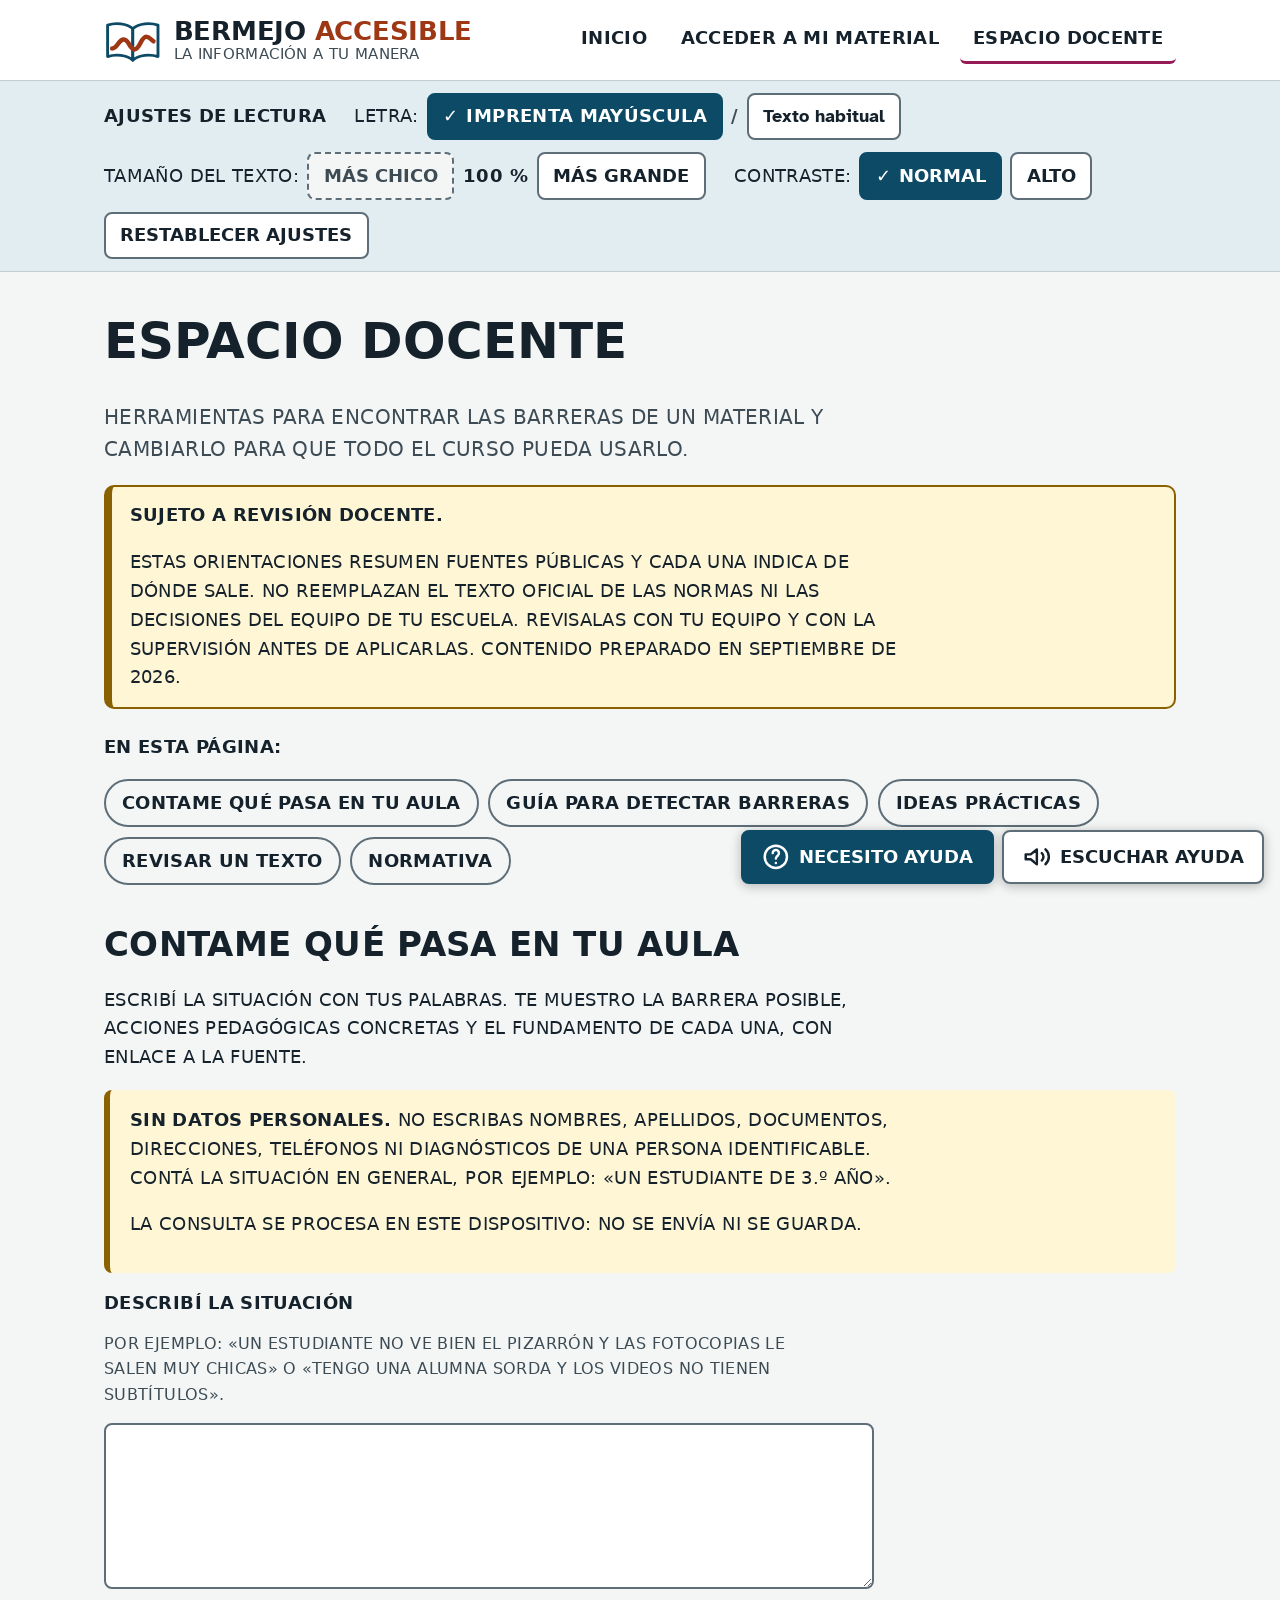
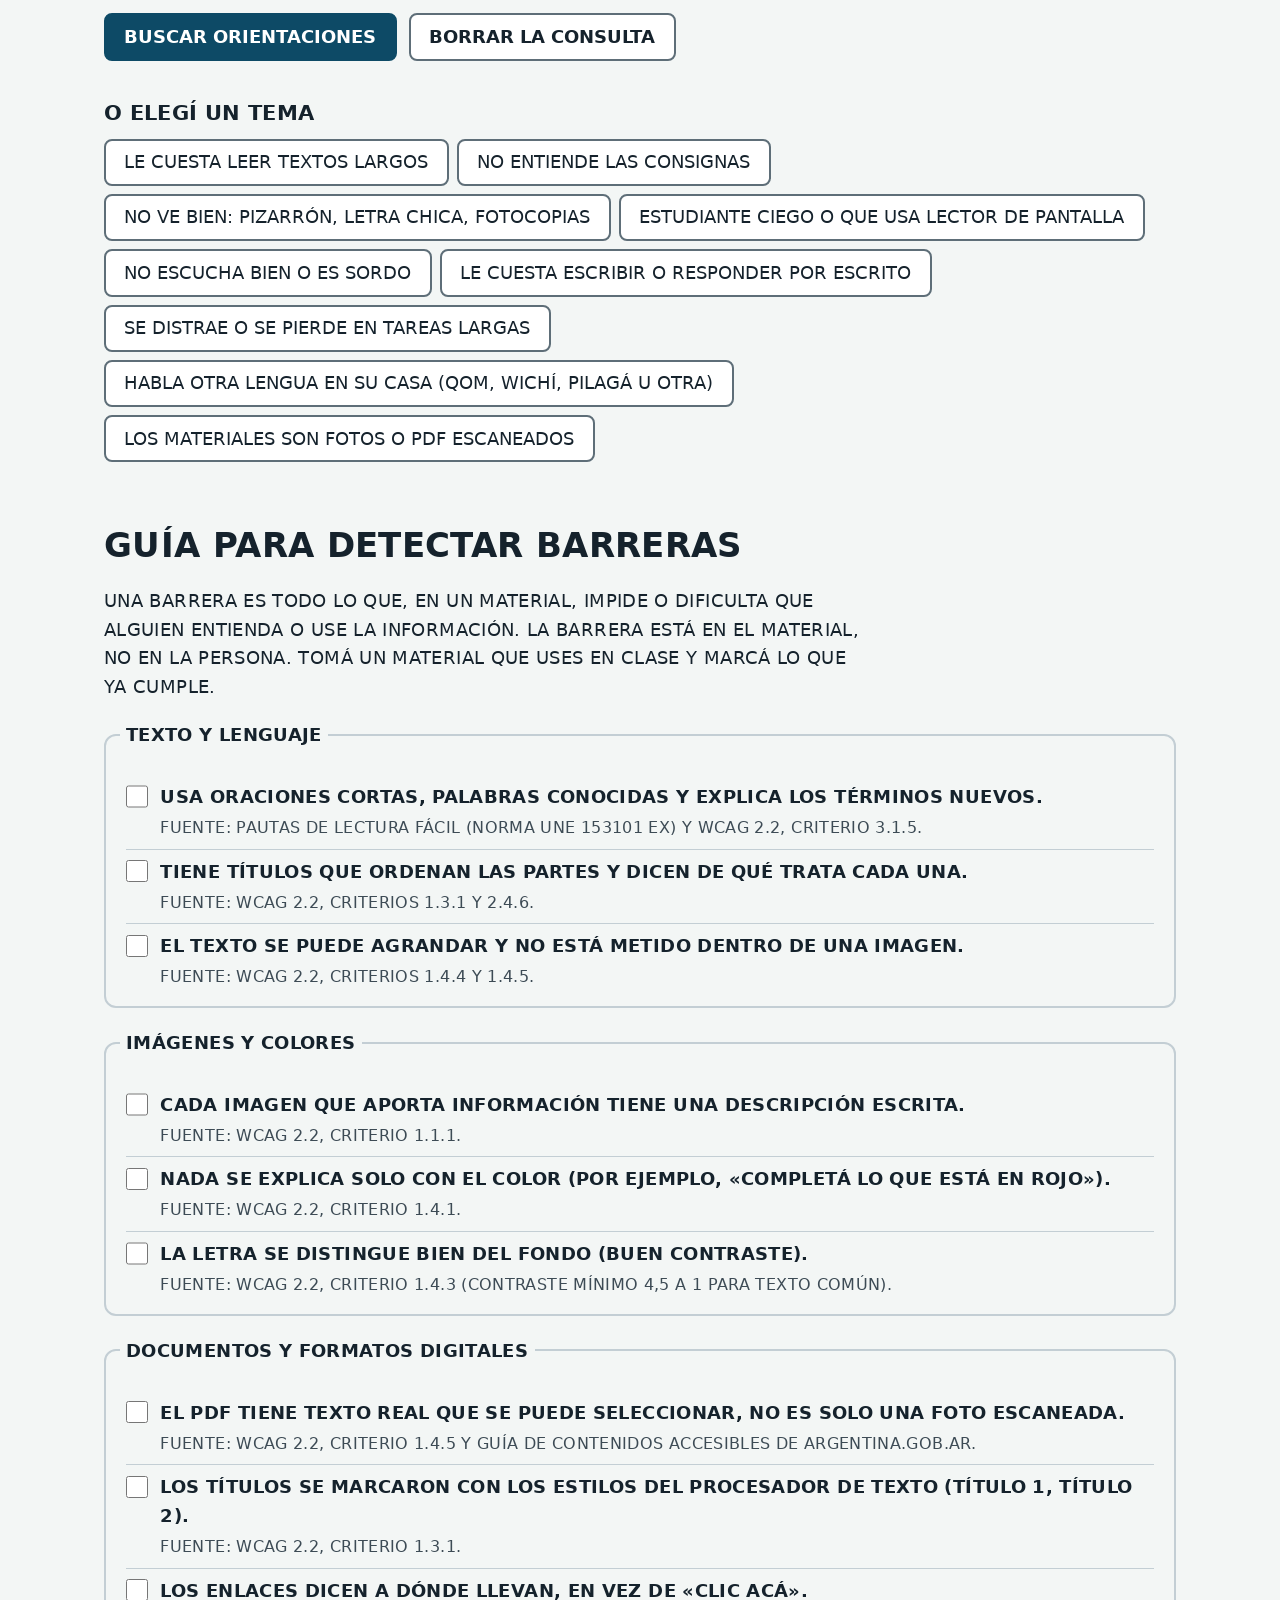
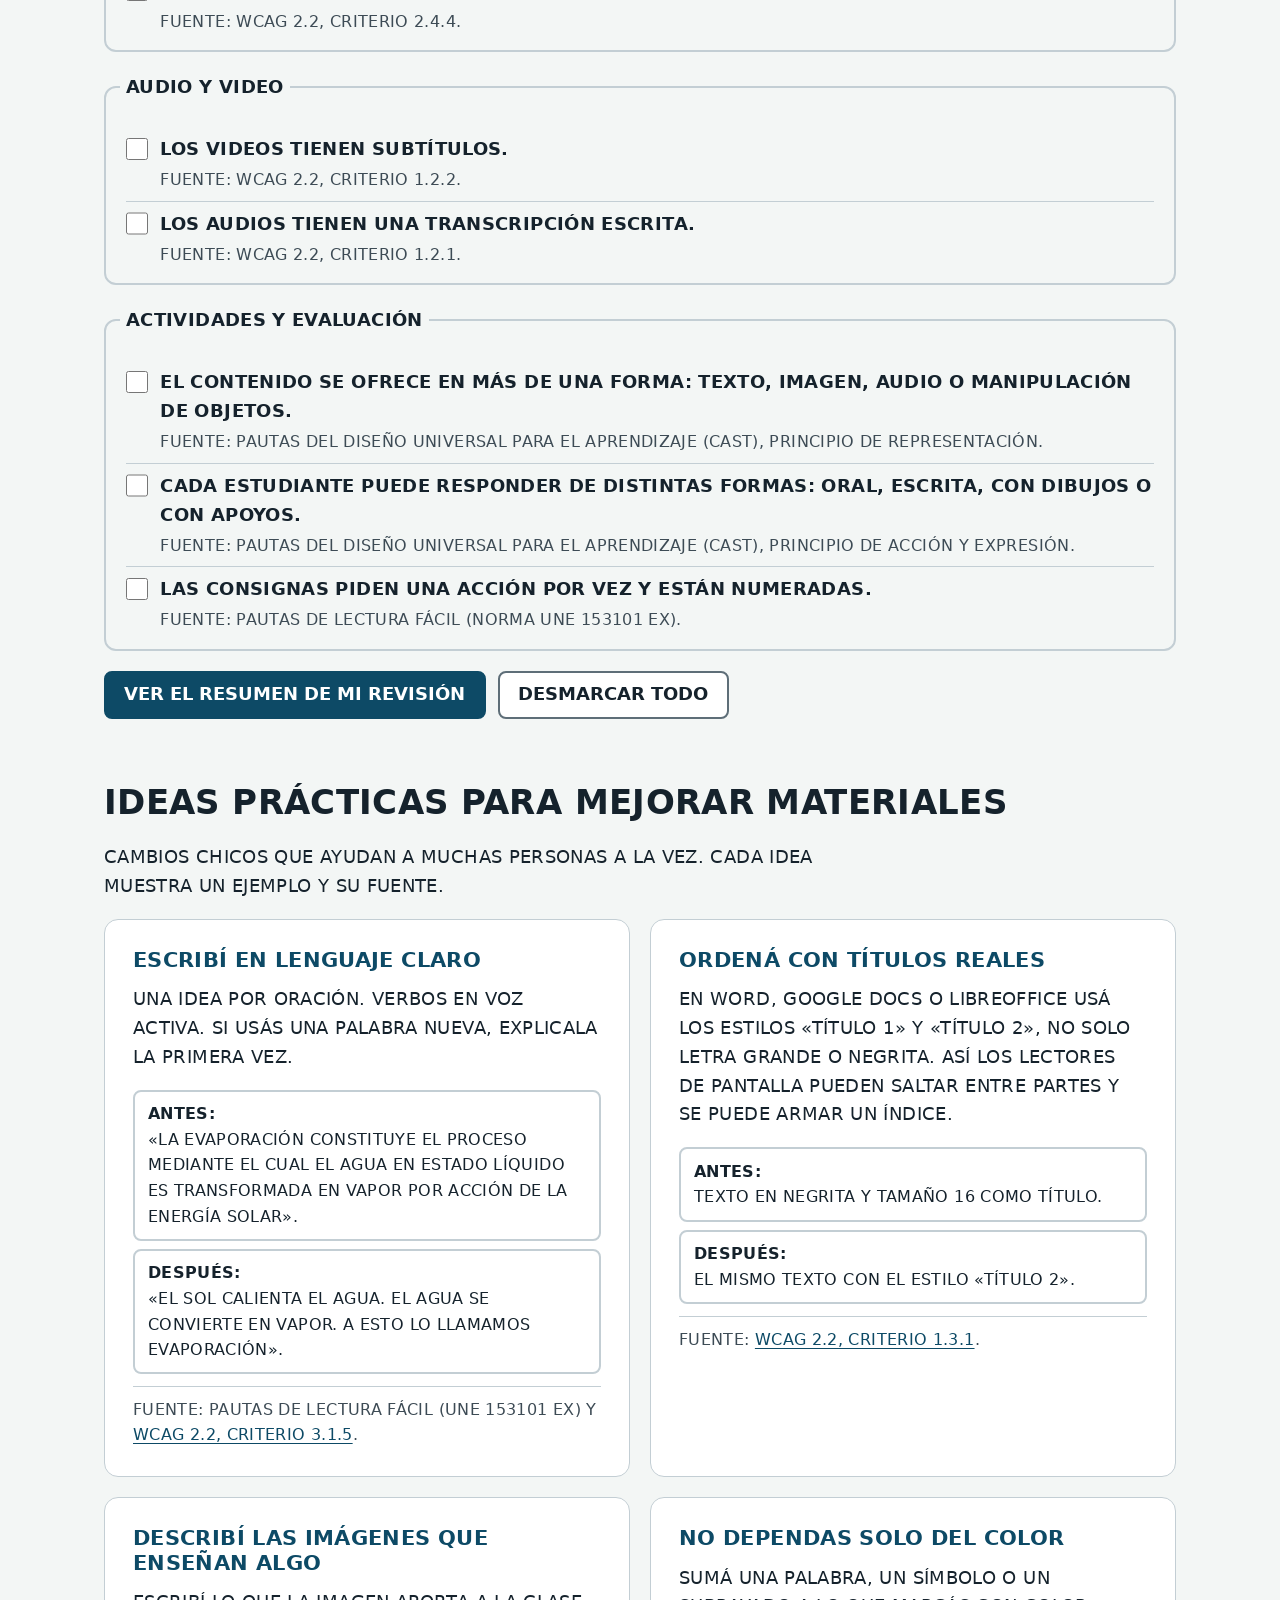
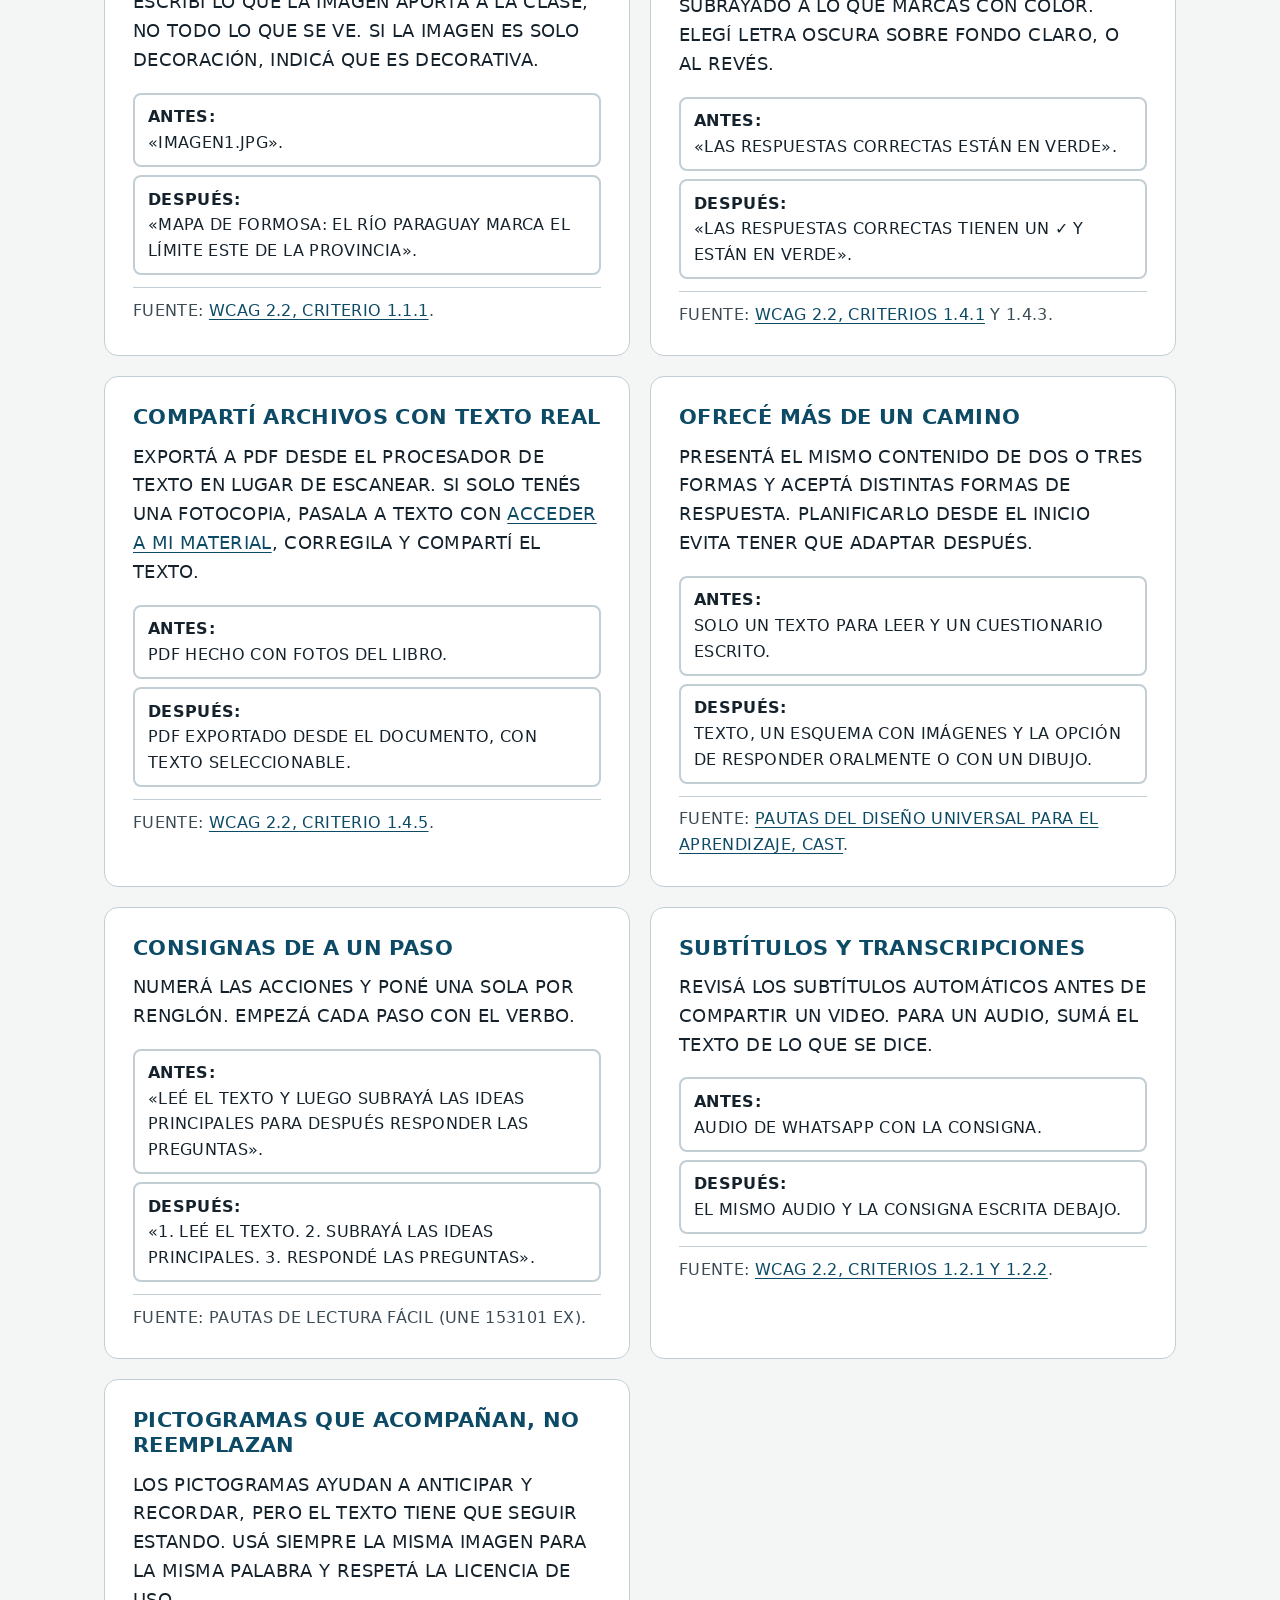
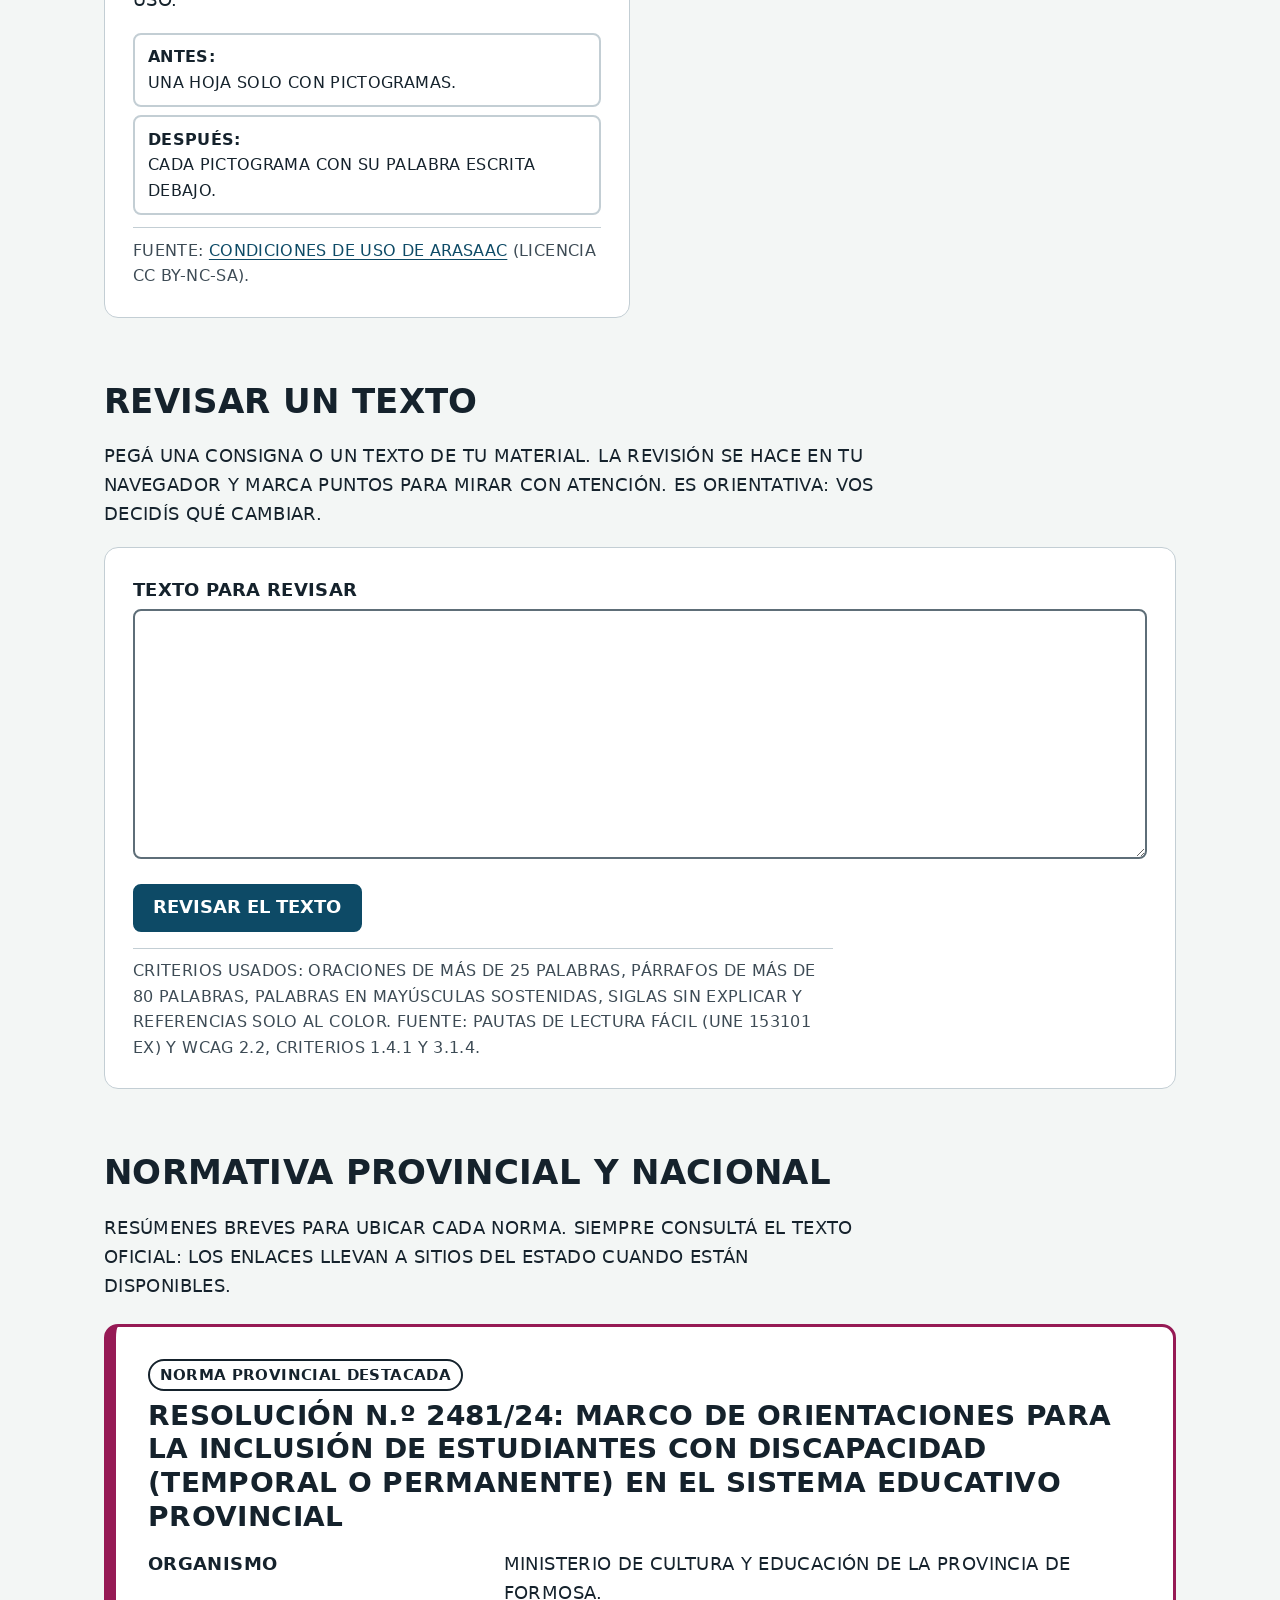
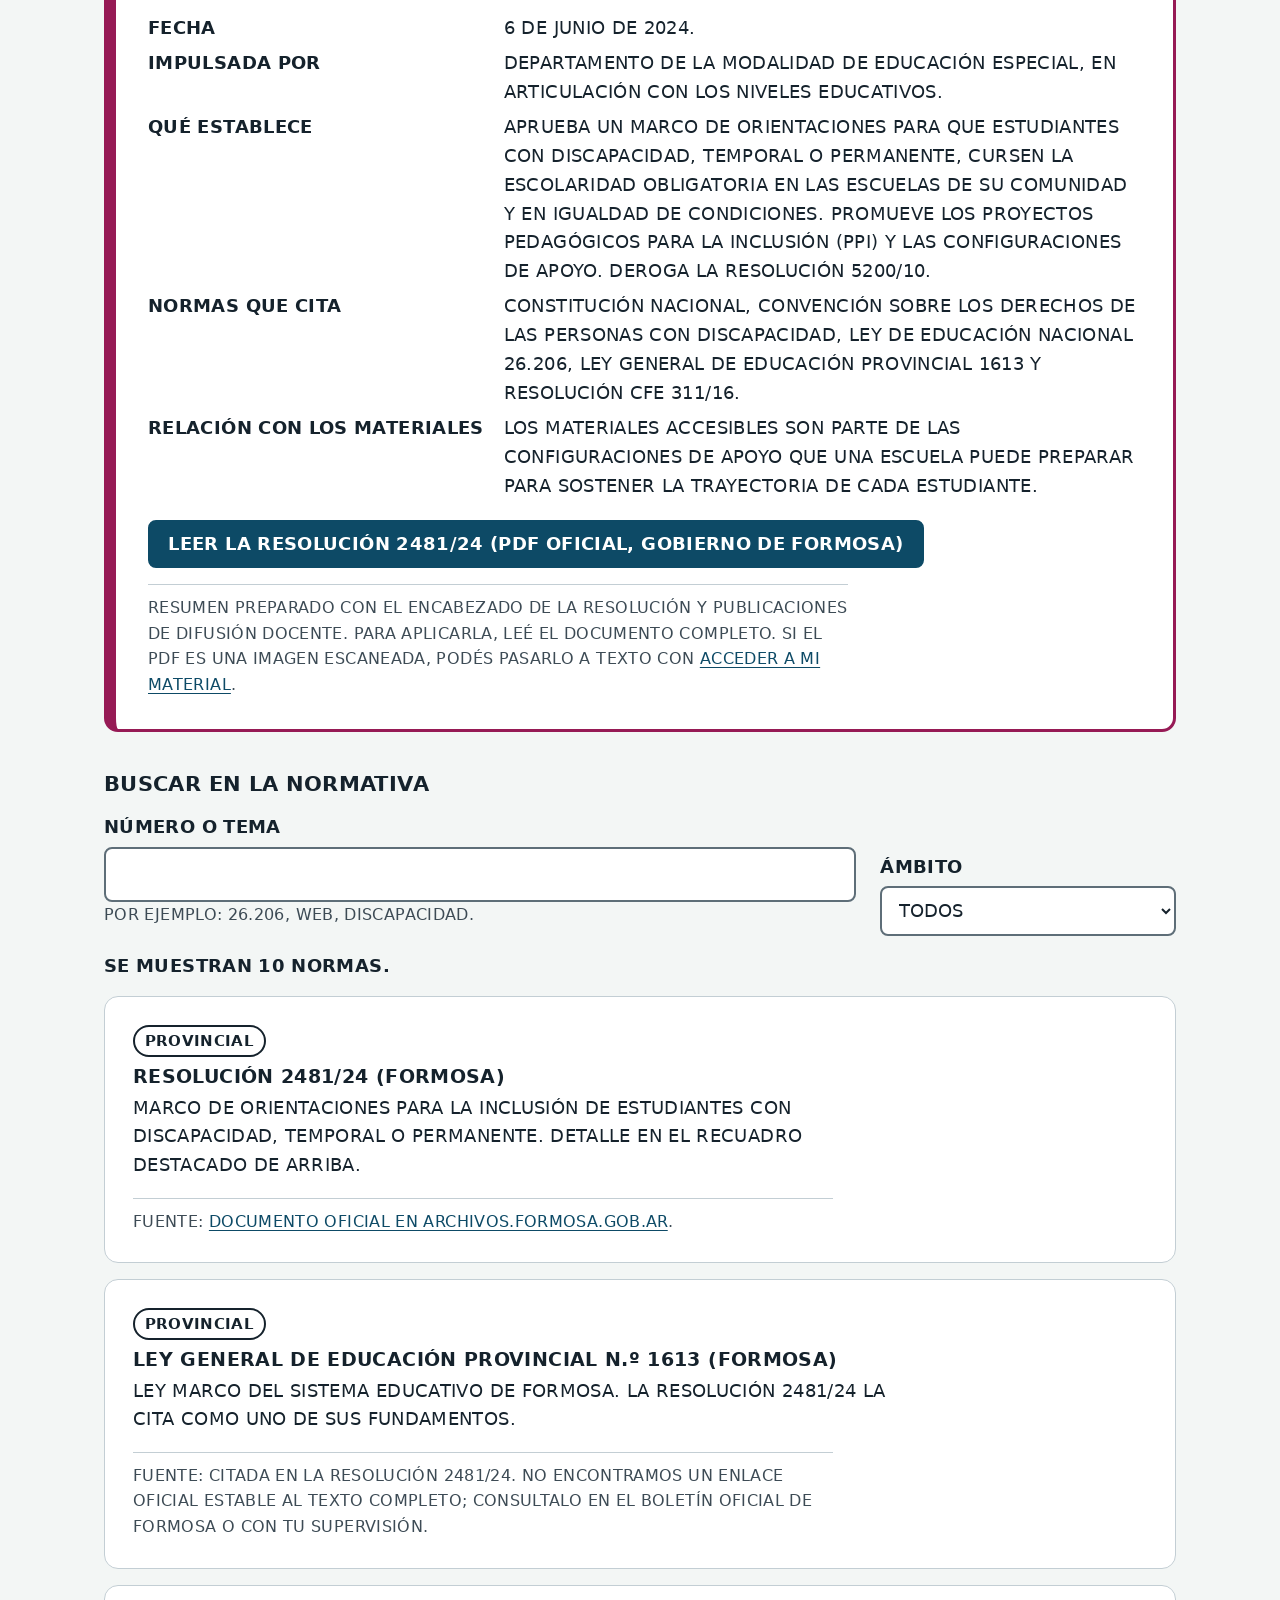
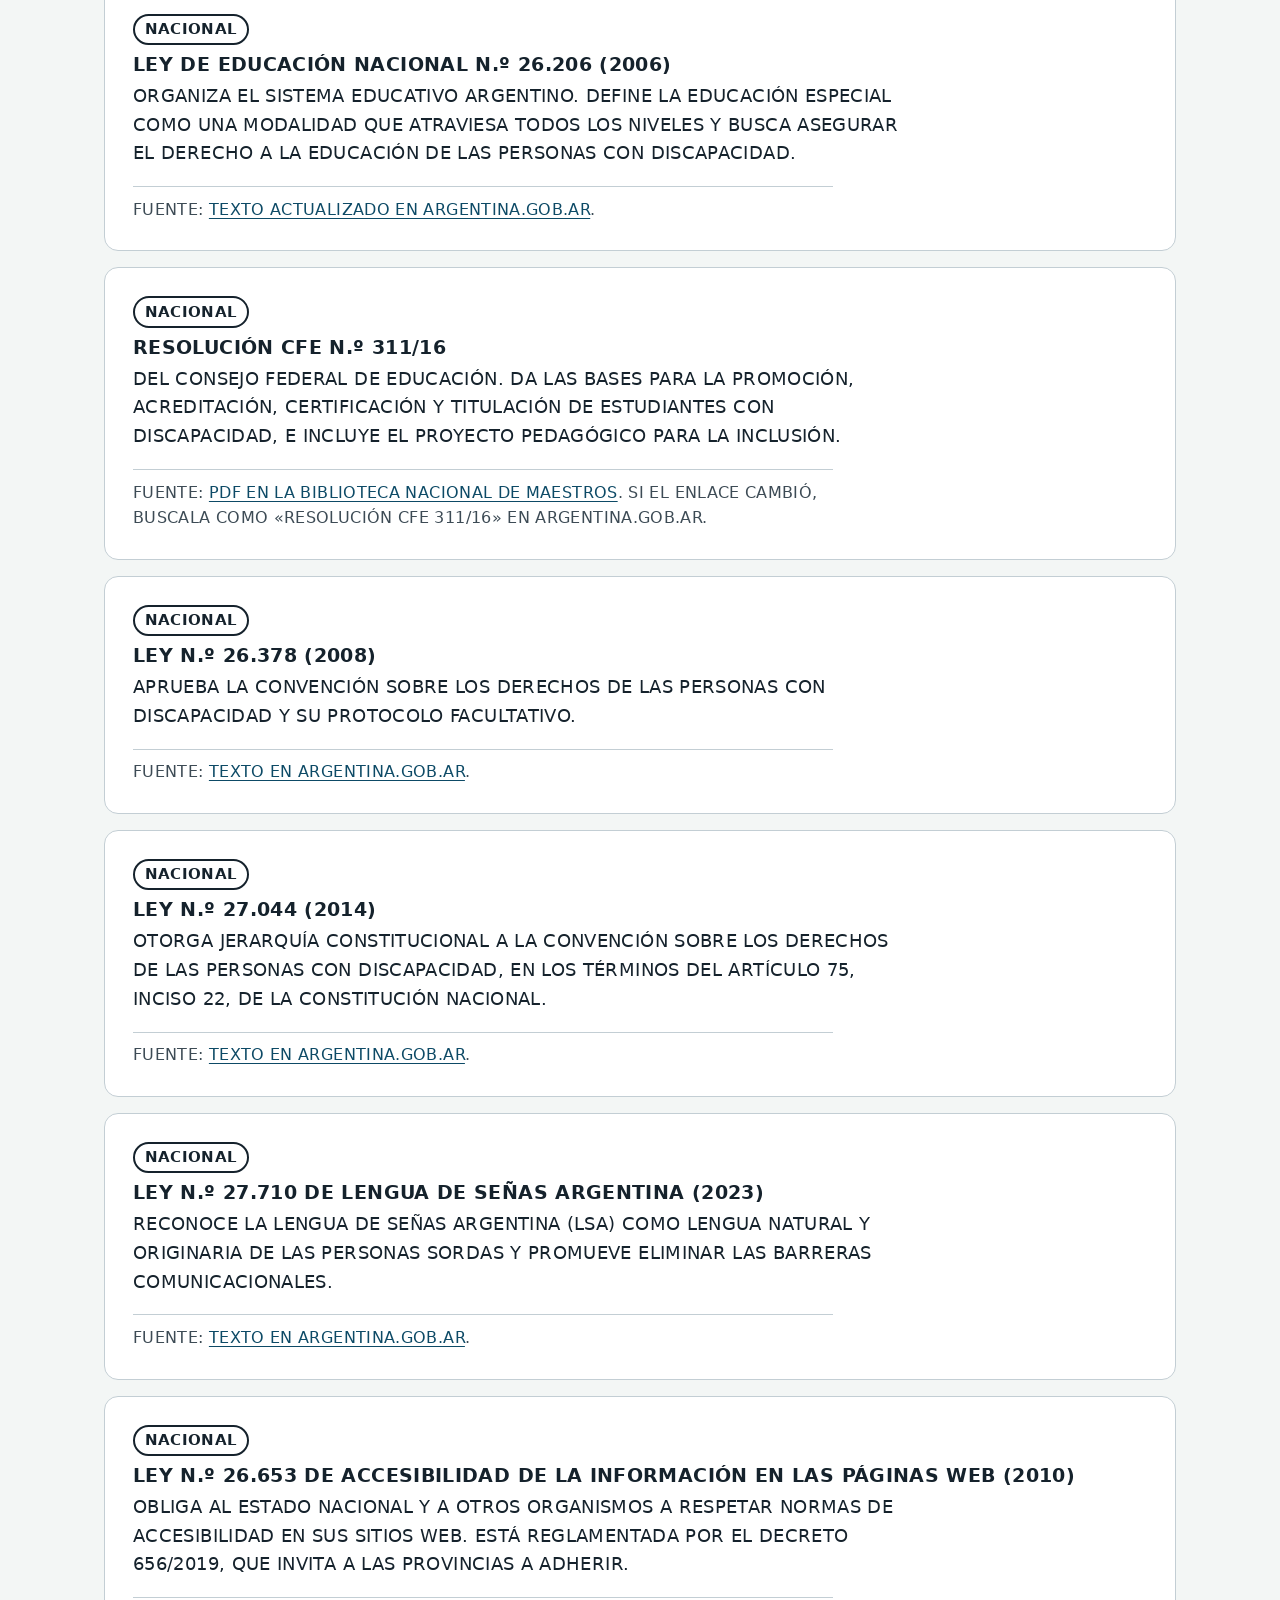
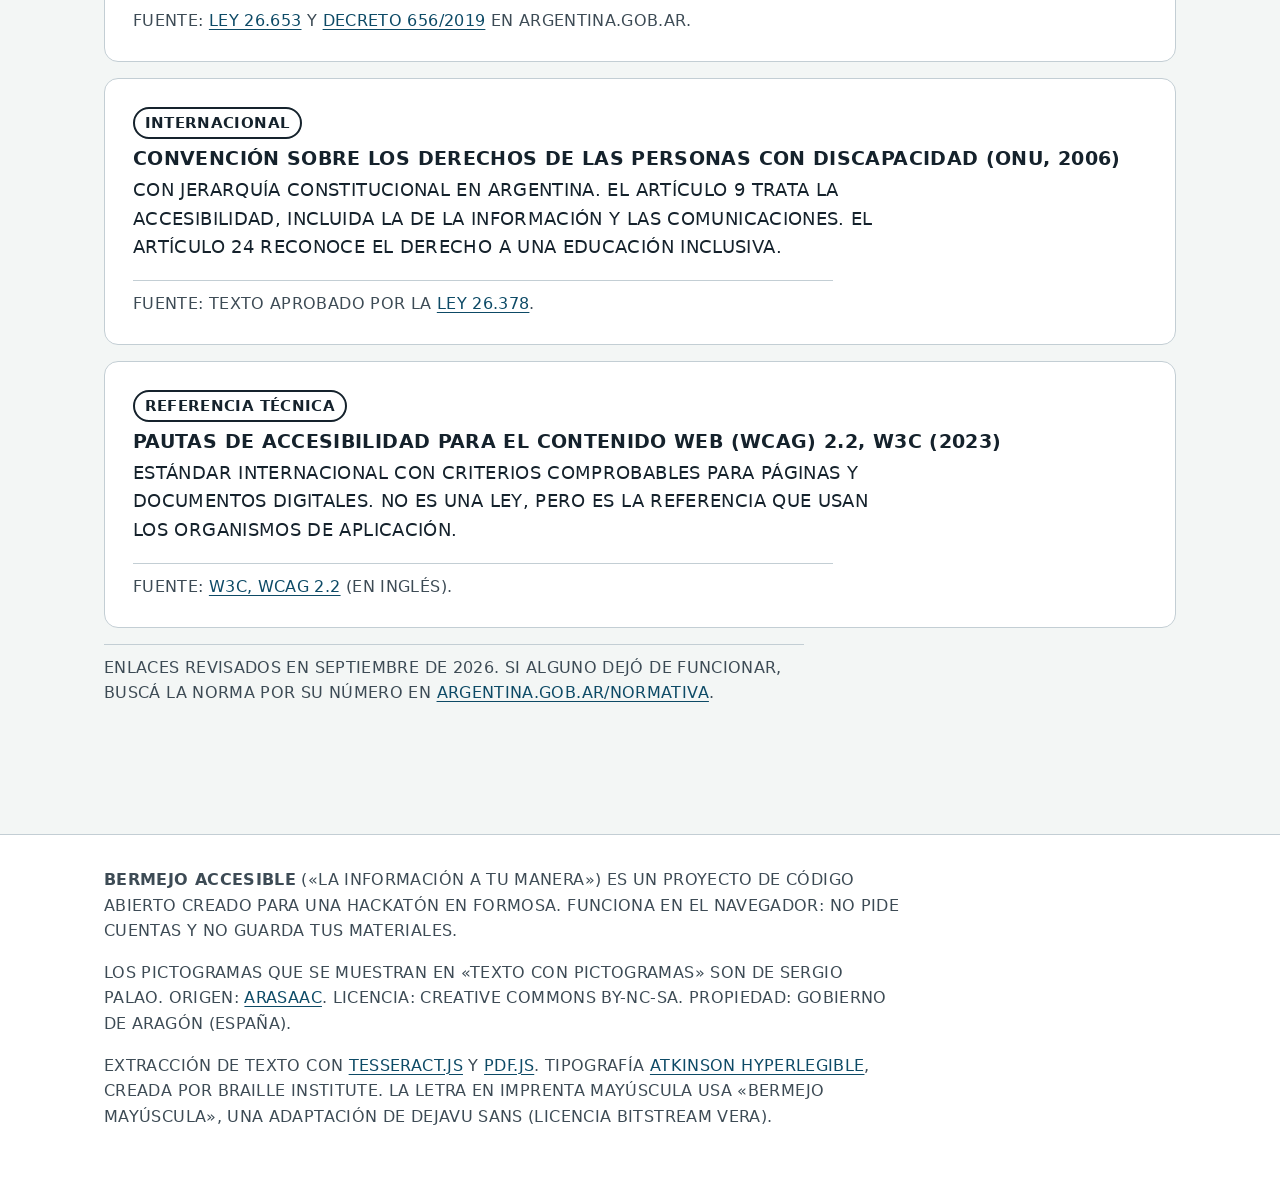
==== docente.html @ bf89c054 "Add files via upload" ====
<!doctype html>
<html lang="es-AR">
<head>
  <meta charset="utf-8">
  <meta name="viewport" content="width=device-width, initial-scale=1">
  <title>Espacio docente | Bermejo Accesible</title>
  <meta name="description" content="Guía para detectar barreras en materiales educativos, ideas prácticas, revisor de textos y normativa de Formosa y Argentina, con la Resolución 2481/24.">
  <link rel="preconnect" href="https://fonts.googleapis.com">
  <link rel="preconnect" href="https://fonts.gstatic.com" crossorigin>
  <link rel="stylesheet" href="https://fonts.googleapis.com/css2?family=Atkinson+Hyperlegible:ital,wght@0,400;0,700;1,400&amp;display=swap">
  <link rel="icon" href="icono.svg" type="image/svg+xml">
  <link rel="stylesheet" href="css/estilos.css">
  <script src="js/preferencias.js"></script>
  <script src="js/asistente-global.js" defer></script>
  <script src="js/docente.js" defer></script>
  <script src="js/consulta.js" defer></script>
</head>
<body>
  <a class="saltar" href="#contenido">Ir al contenido</a>
  <header class="cabecera">
    <div class="contenedor cabecera__fila">
      <a class="marca" href="index.html">
        <svg class="marca__logo" viewBox="0 0 64 52" width="64" height="52" aria-hidden="true" focusable="false">
          <path class="logo__pagina" d="M32 13 C25 7 13 6 4 9 V44 C13 41 25 42 32 48 Z"/>
          <path class="logo__pagina" d="M32 13 C39 7 51 6 60 9 V44 C51 41 39 42 32 48 Z"/>
          <path class="logo__rio" d="M9 35 C15 35 16 25 22 25 C28 25 28 36 34 36 C40 36 41 22 47 22 C51 22 53 26 55 27"/>
        </svg>
        <span class="marca__textos">
          <span class="marca__nombre">Bermejo <span class="marca__acento">Accesible</span></span>
          <span class="marca__lema">La información a tu manera</span>
        </span>
      </a>
      <nav class="nav-principal" aria-label="Principal">
        <ul>
          <li><a href="index.html">Inicio</a></li>
          <li><a href="material.html">Acceder a mi material</a></li>
          <li><a href="docente.html" aria-current="page">Espacio docente</a></li>
        </ul>
      </nav>
    </div>
    <div class="ajustes" role="region" aria-labelledby="ajustes-titulo">
      <div class="contenedor ajustes__fila">
        <p class="ajustes__titulo" id="ajustes-titulo">Ajustes de lectura</p>
        <div class="ajustes__grupo" role="group" aria-labelledby="letra-etiqueta">
          <span class="ajustes__etiqueta" id="letra-etiqueta">Letra:</span>
          <button type="button" class="boton boton--letra-mayuscula" data-letra-opcion="mayuscula" aria-pressed="true">Imprenta mayúscula</button>
          <span class="ajustes__barra" aria-hidden="true">/</span>
          <button type="button" class="boton boton--letra-habitual" data-letra-opcion="habitual" aria-pressed="false">Texto habitual</button>
        </div>
        <div class="ajustes__grupo" role="group" aria-labelledby="tam-etiqueta">
          <span class="ajustes__etiqueta" id="tam-etiqueta">Tamaño del texto:</span>
          <button type="button" class="boton" data-ajuste="achicar">Más chico</button>
          <span class="ajustes__valor" id="tam-valor">100 %</span>
          <button type="button" class="boton" data-ajuste="agrandar">Más grande</button>
        </div>
        <div class="ajustes__grupo" role="group" aria-labelledby="con-etiqueta">
          <span class="ajustes__etiqueta" id="con-etiqueta">Contraste:</span>
          <button type="button" class="boton" data-contraste-opcion="normal" aria-pressed="true">Normal</button>
          <button type="button" class="boton" data-contraste-opcion="alto" aria-pressed="false">Alto</button>
        </div>
        <button type="button" class="boton" data-ajuste="restablecer">Restablecer ajustes</button>
        <p class="visualmente-oculto" id="ajustes-anuncio" role="status" aria-live="polite"></p>
      </div>
    </div>
  </header>

  <main id="contenido" tabindex="-1">
    <div class="contenedor">
      <h1>Espacio docente</h1>
      <p class="intro">Herramientas para encontrar las barreras de un material y cambiarlo para que todo el curso pueda usarlo.</p>

      <div class="aviso" role="note" aria-labelledby="revision-titulo">
        <p id="revision-titulo"><strong>Sujeto a revisión docente.</strong></p>
        <p>Estas orientaciones resumen fuentes públicas y cada una indica de dónde sale. No reemplazan el texto oficial de las normas ni las decisiones del equipo de tu escuela. Revisalas con tu equipo y con la supervisión antes de aplicarlas. Contenido preparado en septiembre de 2026.</p>
      </div>

      <nav class="indice-pagina" aria-labelledby="en-esta-pagina">
        <p id="en-esta-pagina"><strong>En esta página:</strong></p>
        <ul>
          <li><a href="#consulta">Contame qué pasa en tu aula</a></li>
          <li><a href="#guia">Guía para detectar barreras</a></li>
          <li><a href="#ideas">Ideas prácticas</a></li>
          <li><a href="#revisor">Revisar un texto</a></li>
          <li><a href="#normativa">Normativa</a></li>
        </ul>
      </nav>

      <!-- ================= CONSULTA POR SITUACIÓN ================= -->
      <section class="seccion-docente" id="consulta" aria-labelledby="consulta-titulo" tabindex="-1">
        <h2 id="consulta-titulo">Contame qué pasa en tu aula</h2>
        <p>Escribí la situación con tus palabras. Te muestro la barrera posible, acciones pedagógicas concretas y el fundamento de cada una, con enlace a la fuente.</p>
        <div class="consulta__aviso-datos" role="note">
          <p><strong>Sin datos personales.</strong> No escribas nombres, apellidos, documentos, direcciones, teléfonos ni diagnósticos de una persona identificable. Contá la situación en general, por ejemplo: «un estudiante de 3.º año».</p>
          <p>La consulta se procesa en este dispositivo: no se envía ni se guarda.</p>
        </div>
        <noscript><p class="aviso">La consulta necesita JavaScript. Mientras tanto, podés usar la guía y la normativa de esta página.</p></noscript>
        <form class="consulta__form" id="consulta-form" novalidate>
          <label class="etiqueta" for="consulta-texto">Describí la situación</label>
          <p class="ayuda" id="consulta-ayuda">Por ejemplo: «Un estudiante no ve bien el pizarrón y las fotocopias le salen muy chicas» o «Tengo una alumna sorda y los videos no tienen subtítulos».</p>
          <textarea id="consulta-texto" rows="5" aria-describedby="consulta-ayuda"></textarea>
          <p class="error-campo" id="consulta-error" hidden></p>
          <div class="fila-botones">
            <button type="submit" class="boton boton--principal">Buscar orientaciones</button>
            <button type="button" class="boton" id="consulta-borrar">Borrar la consulta</button>
          </div>
        </form>
        <div class="consulta__resultado" id="consulta-resultado" aria-live="off"></div>
        <h3 id="temas-titulo">O elegí un tema</h3>
        <ul class="consulta__temas" id="consulta-temas" aria-labelledby="temas-titulo"></ul>
      </section>

      <!-- ================= GUÍA ================= -->
      <section class="seccion-docente" id="guia" aria-labelledby="guia-titulo" tabindex="-1">
        <h2 id="guia-titulo">Guía para detectar barreras</h2>
        <p>Una barrera es todo lo que, en un material, impide o dificulta que alguien entienda o use la información. La barrera está en el material, no en la persona. Tomá un material que uses en clase y marcá lo que ya cumple.</p>

        <form class="chequeo" id="form-chequeo" novalidate>
          <fieldset>
            <legend>Texto y lenguaje</legend>
            <div class="item-chequeo">
              <input type="checkbox" id="ch-1" data-idea="idea-lenguaje" aria-describedby="f-1">
              <div><label for="ch-1">Usa oraciones cortas, palabras conocidas y explica los términos nuevos.</label><span class="fuente" id="f-1">Fuente: pautas de Lectura Fácil (norma UNE 153101 EX) y WCAG 2.2, criterio 3.1.5.</span></div>
            </div>
            <div class="item-chequeo">
              <input type="checkbox" id="ch-2" data-idea="idea-titulos" aria-describedby="f-2">
              <div><label for="ch-2">Tiene títulos que ordenan las partes y dicen de qué trata cada una.</label><span class="fuente" id="f-2">Fuente: WCAG 2.2, criterios 1.3.1 y 2.4.6.</span></div>
            </div>
            <div class="item-chequeo">
              <input type="checkbox" id="ch-3" data-idea="idea-archivos" aria-describedby="f-3">
              <div><label for="ch-3">El texto se puede agrandar y no está metido dentro de una imagen.</label><span class="fuente" id="f-3">Fuente: WCAG 2.2, criterios 1.4.4 y 1.4.5.</span></div>
            </div>
          </fieldset>

          <fieldset>
            <legend>Imágenes y colores</legend>
            <div class="item-chequeo">
              <input type="checkbox" id="ch-4" data-idea="idea-imagenes" aria-describedby="f-4">
              <div><label for="ch-4">Cada imagen que aporta información tiene una descripción escrita.</label><span class="fuente" id="f-4">Fuente: WCAG 2.2, criterio 1.1.1.</span></div>
            </div>
            <div class="item-chequeo">
              <input type="checkbox" id="ch-5" data-idea="idea-color" aria-describedby="f-5">
              <div><label for="ch-5">Nada se explica solo con el color (por ejemplo, «completá lo que está en rojo»).</label><span class="fuente" id="f-5">Fuente: WCAG 2.2, criterio 1.4.1.</span></div>
            </div>
            <div class="item-chequeo">
              <input type="checkbox" id="ch-6" data-idea="idea-color" aria-describedby="f-6">
              <div><label for="ch-6">La letra se distingue bien del fondo (buen contraste).</label><span class="fuente" id="f-6">Fuente: WCAG 2.2, criterio 1.4.3 (contraste mínimo 4,5 a 1 para texto común).</span></div>
            </div>
          </fieldset>

          <fieldset>
            <legend>Documentos y formatos digitales</legend>
            <div class="item-chequeo">
              <input type="checkbox" id="ch-7" data-idea="idea-archivos" aria-describedby="f-7">
              <div><label for="ch-7">El PDF tiene texto real que se puede seleccionar, no es solo una foto escaneada.</label><span class="fuente" id="f-7">Fuente: WCAG 2.2, criterio 1.4.5 y guía de contenidos accesibles de argentina.gob.ar.</span></div>
            </div>
            <div class="item-chequeo">
              <input type="checkbox" id="ch-8" data-idea="idea-titulos" aria-describedby="f-8">
              <div><label for="ch-8">Los títulos se marcaron con los estilos del procesador de texto (Título 1, Título 2).</label><span class="fuente" id="f-8">Fuente: WCAG 2.2, criterio 1.3.1.</span></div>
            </div>
            <div class="item-chequeo">
              <input type="checkbox" id="ch-9" data-idea="idea-titulos" aria-describedby="f-9">
              <div><label for="ch-9">Los enlaces dicen a dónde llevan, en vez de «clic acá».</label><span class="fuente" id="f-9">Fuente: WCAG 2.2, criterio 2.4.4.</span></div>
            </div>
          </fieldset>

          <fieldset>
            <legend>Audio y video</legend>
            <div class="item-chequeo">
              <input type="checkbox" id="ch-10" data-idea="idea-video" aria-describedby="f-10">
              <div><label for="ch-10">Los videos tienen subtítulos.</label><span class="fuente" id="f-10">Fuente: WCAG 2.2, criterio 1.2.2.</span></div>
            </div>
            <div class="item-chequeo">
              <input type="checkbox" id="ch-11" data-idea="idea-video" aria-describedby="f-11">
              <div><label for="ch-11">Los audios tienen una transcripción escrita.</label><span class="fuente" id="f-11">Fuente: WCAG 2.2, criterio 1.2.1.</span></div>
            </div>
          </fieldset>

          <fieldset>
            <legend>Actividades y evaluación</legend>
            <div class="item-chequeo">
              <input type="checkbox" id="ch-12" data-idea="idea-formatos" aria-describedby="f-12">
              <div><label for="ch-12">El contenido se ofrece en más de una forma: texto, imagen, audio o manipulación de objetos.</label><span class="fuente" id="f-12">Fuente: Pautas del Diseño Universal para el Aprendizaje (CAST), principio de representación.</span></div>
            </div>
            <div class="item-chequeo">
              <input type="checkbox" id="ch-13" data-idea="idea-formatos" aria-describedby="f-13">
              <div><label for="ch-13">Cada estudiante puede responder de distintas formas: oral, escrita, con dibujos o con apoyos.</label><span class="fuente" id="f-13">Fuente: Pautas del Diseño Universal para el Aprendizaje (CAST), principio de acción y expresión.</span></div>
            </div>
            <div class="item-chequeo">
              <input type="checkbox" id="ch-14" data-idea="idea-consignas" aria-describedby="f-14">
              <div><label for="ch-14">Las consignas piden una acción por vez y están numeradas.</label><span class="fuente" id="f-14">Fuente: pautas de Lectura Fácil (norma UNE 153101 EX).</span></div>
            </div>
          </fieldset>

          <div class="fila-botones">
            <button type="submit" class="boton boton--principal">Ver el resumen de mi revisión</button>
            <button type="reset" class="boton">Desmarcar todo</button>
          </div>
        </form>

        <div id="resumen-chequeo" class="panel" tabindex="-1" hidden></div>
      </section>

      <!-- ================= IDEAS ================= -->
      <section class="seccion-docente" id="ideas" aria-labelledby="ideas-titulo" tabindex="-1">
        <h2 id="ideas-titulo">Ideas prácticas para mejorar materiales</h2>
        <p>Cambios chicos que ayudan a muchas personas a la vez. Cada idea muestra un ejemplo y su fuente.</p>

        <div class="ideas">
          <article class="panel idea" id="idea-lenguaje" tabindex="-1" aria-labelledby="idea-lenguaje-t">
            <h3 id="idea-lenguaje-t">Escribí en lenguaje claro</h3>
            <p>Una idea por oración. Verbos en voz activa. Si usás una palabra nueva, explicala la primera vez.</p>
            <div class="antes-despues">
              <p><strong>Antes:</strong> «La evaporación constituye el proceso mediante el cual el agua en estado líquido es transformada en vapor por acción de la energía solar».</p>
              <p><strong>Después:</strong> «El sol calienta el agua. El agua se convierte en vapor. A esto lo llamamos evaporación».</p>
            </div>
            <p class="fuente-linea">Fuente: pautas de Lectura Fácil (UNE 153101 EX) y <a href="https://www.w3.org/TR/WCAG22/#reading-level">WCAG 2.2, criterio 3.1.5</a>.</p>
          </article>

          <article class="panel idea" id="idea-titulos" tabindex="-1" aria-labelledby="idea-titulos-t">
            <h3 id="idea-titulos-t">Ordená con títulos reales</h3>
            <p>En Word, Google Docs o LibreOffice usá los estilos «Título 1» y «Título 2», no solo letra grande o negrita. Así los lectores de pantalla pueden saltar entre partes y se puede armar un índice.</p>
            <div class="antes-despues">
              <p><strong>Antes:</strong> texto en negrita y tamaño 16 como título.</p>
              <p><strong>Después:</strong> el mismo texto con el estilo «Título 2».</p>
            </div>
            <p class="fuente-linea">Fuente: <a href="https://www.w3.org/TR/WCAG22/#info-and-relationships">WCAG 2.2, criterio 1.3.1</a>.</p>
          </article>

          <article class="panel idea" id="idea-imagenes" tabindex="-1" aria-labelledby="idea-imagenes-t">
            <h3 id="idea-imagenes-t">Describí las imágenes que enseñan algo</h3>
            <p>Escribí lo que la imagen aporta a la clase, no todo lo que se ve. Si la imagen es solo decoración, indicá que es decorativa.</p>
            <div class="antes-despues">
              <p><strong>Antes:</strong> «imagen1.jpg».</p>
              <p><strong>Después:</strong> «Mapa de Formosa: el río Paraguay marca el límite este de la provincia».</p>
            </div>
            <p class="fuente-linea">Fuente: <a href="https://www.w3.org/TR/WCAG22/#non-text-content">WCAG 2.2, criterio 1.1.1</a>.</p>
          </article>

          <article class="panel idea" id="idea-color" tabindex="-1" aria-labelledby="idea-color-t">
            <h3 id="idea-color-t">No dependas solo del color</h3>
            <p>Sumá una palabra, un símbolo o un subrayado a lo que marcás con color. Elegí letra oscura sobre fondo claro, o al revés.</p>
            <div class="antes-despues">
              <p><strong>Antes:</strong> «Las respuestas correctas están en verde».</p>
              <p><strong>Después:</strong> «Las respuestas correctas tienen un ✓ y están en verde».</p>
            </div>
            <p class="fuente-linea">Fuente: <a href="https://www.w3.org/TR/WCAG22/#use-of-color">WCAG 2.2, criterios 1.4.1</a> y 1.4.3.</p>
          </article>

          <article class="panel idea" id="idea-archivos" tabindex="-1" aria-labelledby="idea-archivos-t">
            <h3 id="idea-archivos-t">Compartí archivos con texto real</h3>
            <p>Exportá a PDF desde el procesador de texto en lugar de escanear. Si solo tenés una fotocopia, pasala a texto con <a href="material.html">Acceder a mi material</a>, corregila y compartí el texto.</p>
            <div class="antes-despues">
              <p><strong>Antes:</strong> PDF hecho con fotos del libro.</p>
              <p><strong>Después:</strong> PDF exportado desde el documento, con texto seleccionable.</p>
            </div>
            <p class="fuente-linea">Fuente: <a href="https://www.w3.org/TR/WCAG22/#images-of-text">WCAG 2.2, criterio 1.4.5</a>.</p>
          </article>

          <article class="panel idea" id="idea-formatos" tabindex="-1" aria-labelledby="idea-formatos-t">
            <h3 id="idea-formatos-t">Ofrecé más de un camino</h3>
            <p>Presentá el mismo contenido de dos o tres formas y aceptá distintas formas de respuesta. Planificarlo desde el inicio evita tener que adaptar después.</p>
            <div class="antes-despues">
              <p><strong>Antes:</strong> solo un texto para leer y un cuestionario escrito.</p>
              <p><strong>Después:</strong> texto, un esquema con imágenes y la opción de responder oralmente o con un dibujo.</p>
            </div>
            <p class="fuente-linea">Fuente: <a href="https://udlguidelines.cast.org/">Pautas del Diseño Universal para el Aprendizaje, CAST</a>.</p>
          </article>

          <article class="panel idea" id="idea-consignas" tabindex="-1" aria-labelledby="idea-consignas-t">
            <h3 id="idea-consignas-t">Consignas de a un paso</h3>
            <p>Numerá las acciones y poné una sola por renglón. Empezá cada paso con el verbo.</p>
            <div class="antes-despues">
              <p><strong>Antes:</strong> «Leé el texto y luego subrayá las ideas principales para después responder las preguntas».</p>
              <p><strong>Después:</strong> «1. Leé el texto. 2. Subrayá las ideas principales. 3. Respondé las preguntas».</p>
            </div>
            <p class="fuente-linea">Fuente: pautas de Lectura Fácil (UNE 153101 EX).</p>
          </article>

          <article class="panel idea" id="idea-video" tabindex="-1" aria-labelledby="idea-video-t">
            <h3 id="idea-video-t">Subtítulos y transcripciones</h3>
            <p>Revisá los subtítulos automáticos antes de compartir un video. Para un audio, sumá el texto de lo que se dice.</p>
            <div class="antes-despues">
              <p><strong>Antes:</strong> audio de WhatsApp con la consigna.</p>
              <p><strong>Después:</strong> el mismo audio y la consigna escrita debajo.</p>
            </div>
            <p class="fuente-linea">Fuente: <a href="https://www.w3.org/TR/WCAG22/#captions-prerecorded">WCAG 2.2, criterios 1.2.1 y 1.2.2</a>.</p>
          </article>

          <article class="panel idea" id="idea-pictos" tabindex="-1" aria-labelledby="idea-pictos-t">
            <h3 id="idea-pictos-t">Pictogramas que acompañan, no reemplazan</h3>
            <p>Los pictogramas ayudan a anticipar y recordar, pero el texto tiene que seguir estando. Usá siempre la misma imagen para la misma palabra y respetá la licencia de uso.</p>
            <div class="antes-despues">
              <p><strong>Antes:</strong> una hoja solo con pictogramas.</p>
              <p><strong>Después:</strong> cada pictograma con su palabra escrita debajo.</p>
            </div>
            <p class="fuente-linea">Fuente: <a href="https://arasaac.org/terms-of-use">condiciones de uso de ARASAAC</a> (licencia CC BY-NC-SA).</p>
          </article>
        </div>
      </section>

      <!-- ================= REVISOR ================= -->
      <section class="seccion-docente" id="revisor" aria-labelledby="revisor-titulo" tabindex="-1">
        <h2 id="revisor-titulo">Revisar un texto</h2>
        <p>Pegá una consigna o un texto de tu material. La revisión se hace en tu navegador y marca puntos para mirar con atención. Es orientativa: vos decidís qué cambiar.</p>
        <div class="panel">
          <label class="etiqueta" for="texto-revisar">Texto para revisar</label>
          <textarea id="texto-revisar" rows="8" aria-describedby="error-texto-revisar"></textarea>
          <p class="error-campo" id="error-texto-revisar" hidden></p>
          <div class="fila-botones">
            <button type="button" class="boton boton--principal" id="revisar">Revisar el texto</button>
          </div>
          <div id="resultado-revisor" class="resultado-revisor" tabindex="-1" hidden></div>
          <p class="fuente-linea">Criterios usados: oraciones de más de 25 palabras, párrafos de más de 80 palabras, palabras en mayúsculas sostenidas, siglas sin explicar y referencias solo al color. Fuente: pautas de Lectura Fácil (UNE 153101 EX) y WCAG 2.2, criterios 1.4.1 y 3.1.4.</p>
        </div>
      </section>

      <!-- ================= NORMATIVA ================= -->
      <section class="seccion-docente" id="normativa" aria-labelledby="normativa-titulo" tabindex="-1">
        <h2 id="normativa-titulo">Normativa provincial y nacional</h2>
        <p>Resúmenes breves para ubicar cada norma. Siempre consultá el texto oficial: los enlaces llevan a sitios del Estado cuando están disponibles.</p>

        <article class="destacada" aria-labelledby="r2481-titulo">
          <p class="etiqueta-ambito">Norma provincial destacada</p>
          <h3 id="r2481-titulo">Resolución N.º 2481/24: Marco de orientaciones para la inclusión de estudiantes con discapacidad (temporal o permanente) en el sistema educativo provincial</h3>
          <dl class="ficha">
            <dt>Organismo</dt>
            <dd>Ministerio de Cultura y Educación de la Provincia de Formosa.</dd>
            <dt>Fecha</dt>
            <dd>6 de junio de 2024.</dd>
            <dt>Impulsada por</dt>
            <dd>Departamento de la Modalidad de Educación Especial, en articulación con los niveles educativos.</dd>
            <dt>Qué establece</dt>
            <dd>Aprueba un marco de orientaciones para que estudiantes con discapacidad, temporal o permanente, cursen la escolaridad obligatoria en las escuelas de su comunidad y en igualdad de condiciones. Promueve los Proyectos Pedagógicos para la Inclusión (PPI) y las configuraciones de apoyo. Deroga la Resolución 5200/10.</dd>
            <dt>Normas que cita</dt>
            <dd>Constitución Nacional, Convención sobre los Derechos de las Personas con Discapacidad, Ley de Educación Nacional 26.206, Ley General de Educación Provincial 1613 y Resolución CFE 311/16.</dd>
            <dt>Relación con los materiales</dt>
            <dd>Los materiales accesibles son parte de las configuraciones de apoyo que una escuela puede preparar para sostener la trayectoria de cada estudiante.</dd>
          </dl>
          <div class="fila-botones">
            <a class="boton boton--principal" href="https://archivos.formosa.gob.ar/media/uploads/documentos/documento_1720711093.pdf">Leer la Resolución 2481/24 (PDF oficial, gobierno de Formosa)</a>
          </div>
          <p class="fuente-linea">Resumen preparado con el encabezado de la resolución y publicaciones de difusión docente. Para aplicarla, leé el documento completo. Si el PDF es una imagen escaneada, podés pasarlo a texto con <a href="material.html">Acceder a mi material</a>.</p>
        </article>

        <h3>Buscar en la normativa</h3>
        <div class="filtros" role="search" aria-label="Normativa">
          <div>
            <label class="etiqueta" for="buscar-norma">Número o tema</label>
            <input type="search" id="buscar-norma" aria-describedby="ayuda-buscar-norma">
            <p class="ayuda" id="ayuda-buscar-norma">Por ejemplo: 26.206, web, discapacidad.</p>
          </div>
          <div>
            <label class="etiqueta" for="ambito-norma">Ámbito</label>
            <select id="ambito-norma">
              <option value="todas">Todos</option>
              <option value="provincial">Provincial</option>
              <option value="nacional">Nacional</option>
              <option value="internacional">Internacional y técnica</option>
            </select>
          </div>
        </div>
        <p class="estado-modo" id="conteo-normas" role="status" aria-live="polite">Se muestran 10 normas.</p>

        <ul class="lista-normas" id="lista-normas">
          <li class="panel norma" data-ambito="provincial" data-texto="2481 2481/24 resolución inclusión discapacidad ppi proyectos pedagógicos formosa especial">
            <p class="etiqueta-ambito">Provincial</p>
            <h3>Resolución 2481/24 (Formosa)</h3>
            <p>Marco de orientaciones para la inclusión de estudiantes con discapacidad, temporal o permanente. Detalle en el recuadro destacado de arriba.</p>
            <p class="fuente-linea">Fuente: <a href="https://archivos.formosa.gob.ar/media/uploads/documentos/documento_1720711093.pdf">documento oficial en archivos.formosa.gob.ar</a>.</p>
          </li>
          <li class="panel norma" data-ambito="provincial" data-texto="1613 ley general de educación provincial formosa">
            <p class="etiqueta-ambito">Provincial</p>
            <h3>Ley General de Educación Provincial N.º 1613 (Formosa)</h3>
            <p>Ley marco del sistema educativo de Formosa. La Resolución 2481/24 la cita como uno de sus fundamentos.</p>
            <p class="fuente-linea">Fuente: citada en la Resolución 2481/24. No encontramos un enlace oficial estable al texto completo; consultalo en el Boletín Oficial de Formosa o con tu supervisión.</p>
          </li>
          <li class="panel norma" data-ambito="nacional" data-texto="26206 26.206 ley de educación nacional educación especial modalidad inclusión">
            <p class="etiqueta-ambito">Nacional</p>
            <h3>Ley de Educación Nacional N.º 26.206 (2006)</h3>
            <p>Organiza el sistema educativo argentino. Define la Educación Especial como una modalidad que atraviesa todos los niveles y busca asegurar el derecho a la educación de las personas con discapacidad.</p>
            <p class="fuente-linea">Fuente: <a href="https://www.argentina.gob.ar/normativa/nacional/ley-26206-123542/actualizacion">texto actualizado en argentina.gob.ar</a>.</p>
          </li>
          <li class="panel norma" data-ambito="nacional" data-texto="311 311/16 cfe consejo federal promoción acreditación certificación titulación discapacidad ppi">
            <p class="etiqueta-ambito">Nacional</p>
            <h3>Resolución CFE N.º 311/16</h3>
            <p>Del Consejo Federal de Educación. Da las bases para la promoción, acreditación, certificación y titulación de estudiantes con discapacidad, e incluye el Proyecto Pedagógico para la Inclusión.</p>
            <p class="fuente-linea">Fuente: <a href="https://www.bnm.me.gov.ar/giga1/normas/RCFE_311-16.pdf">PDF en la Biblioteca Nacional de Maestros</a>. Si el enlace cambió, buscala como «Resolución CFE 311/16» en argentina.gob.ar.</p>
          </li>
          <li class="panel norma" data-ambito="nacional" data-texto="26378 26.378 convención derechos personas con discapacidad aprobación">
            <p class="etiqueta-ambito">Nacional</p>
            <h3>Ley N.º 26.378 (2008)</h3>
            <p>Aprueba la Convención sobre los Derechos de las Personas con Discapacidad y su Protocolo Facultativo.</p>
            <p class="fuente-linea">Fuente: <a href="https://www.argentina.gob.ar/normativa/nacional/ley-26378-141317/texto">texto en argentina.gob.ar</a>.</p>
          </li>
          <li class="panel norma" data-ambito="nacional" data-texto="27044 27.044 jerarquía constitucional convención discapacidad">
            <p class="etiqueta-ambito">Nacional</p>
            <h3>Ley N.º 27.044 (2014)</h3>
            <p>Otorga jerarquía constitucional a la Convención sobre los Derechos de las Personas con Discapacidad, en los términos del artículo 75, inciso 22, de la Constitución Nacional.</p>
            <p class="fuente-linea">Fuente: <a href="https://www.argentina.gob.ar/normativa/nacional/ley-27044-239860/texto">texto en argentina.gob.ar</a>.</p>
          </li>
          <li class="panel norma" data-ambito="nacional" data-texto="27710 27.710 lengua de señas argentina lsa sordos sordas hipoacusia comunicación">
            <p class="etiqueta-ambito">Nacional</p>
            <h3>Ley N.º 27.710 de Lengua de Señas Argentina (2023)</h3>
            <p>Reconoce la Lengua de Señas Argentina (LSA) como lengua natural y originaria de las personas sordas y promueve eliminar las barreras comunicacionales.</p>
            <p class="fuente-linea">Fuente: <a href="https://www.argentina.gob.ar/normativa/nacional/norma-383041/texto">texto en argentina.gob.ar</a>.</p>
          </li>
          <li class="panel norma" data-ambito="nacional" data-texto="26653 26.653 accesibilidad web páginas información decreto 656 2019">
            <p class="etiqueta-ambito">Nacional</p>
            <h3>Ley N.º 26.653 de Accesibilidad de la Información en las Páginas Web (2010)</h3>
            <p>Obliga al Estado nacional y a otros organismos a respetar normas de accesibilidad en sus sitios web. Está reglamentada por el Decreto 656/2019, que invita a las provincias a adherir.</p>
            <p class="fuente-linea">Fuente: <a href="https://www.argentina.gob.ar/normativa/nacional/175694/texto">Ley 26.653</a> y <a href="https://www.argentina.gob.ar/normativa/nacional/decreto-656-2019-328722/texto">Decreto 656/2019</a> en argentina.gob.ar.</p>
          </li>
          <li class="panel norma" data-ambito="internacional" data-texto="convención onu derechos personas con discapacidad artículo 24 educación artículo 9 accesibilidad">
            <p class="etiqueta-ambito">Internacional</p>
            <h3>Convención sobre los Derechos de las Personas con Discapacidad (ONU, 2006)</h3>
            <p>Con jerarquía constitucional en Argentina. El artículo 9 trata la accesibilidad, incluida la de la información y las comunicaciones. El artículo 24 reconoce el derecho a una educación inclusiva.</p>
            <p class="fuente-linea">Fuente: texto aprobado por la <a href="https://www.argentina.gob.ar/normativa/nacional/ley-26378-141317/texto">Ley 26.378</a>.</p>
          </li>
          <li class="panel norma" data-ambito="internacional" data-texto="wcag 2.2 w3c pautas accesibilidad contenido web técnica">
            <p class="etiqueta-ambito">Referencia técnica</p>
            <h3>Pautas de Accesibilidad para el Contenido Web (WCAG) 2.2, W3C (2023)</h3>
            <p>Estándar internacional con criterios comprobables para páginas y documentos digitales. No es una ley, pero es la referencia que usan los organismos de aplicación.</p>
            <p class="fuente-linea">Fuente: <a href="https://www.w3.org/TR/WCAG22/">W3C, WCAG 2.2</a> (en inglés).</p>
          </li>
        </ul>
        <p class="fuente-linea">Enlaces revisados en septiembre de 2026. Si alguno dejó de funcionar, buscá la norma por su número en <a href="https://www.argentina.gob.ar/normativa">argentina.gob.ar/normativa</a>.</p>
      </section>
    </div>
  </main>
  <footer class="pie">
    <div class="contenedor">
      <p><strong>Bermejo Accesible</strong> («La información a tu manera») es un proyecto de código abierto creado para una hackatón en Formosa. Funciona en el navegador: no pide cuentas y no guarda tus materiales.</p>
      <p>Los pictogramas que se muestran en «Texto con pictogramas» son de Sergio Palao. Origen: <a href="https://arasaac.org">ARASAAC</a>. Licencia: Creative Commons BY-NC-SA. Propiedad: Gobierno de Aragón (España).</p>
      <p>Extracción de texto con <a href="https://tesseract.projectnaptha.com/">Tesseract.js</a> y <a href="https://mozilla.github.io/pdf.js/">PDF.js</a>. Tipografía <a href="https://www.brailleinstitute.org/freefont/">Atkinson Hyperlegible</a>, creada por Braille Institute. La letra en imprenta mayúscula usa «Bermejo Mayúscula», una adaptación de DejaVu Sans (licencia Bitstream Vera).</p>
    </div>
  </footer>

</body>
</html>
---- css/estilos.css ----
/* =========================================================
   Bermejo Accesible · Hoja de estilos
   Todo en rem para que el texto se pueda ampliar hasta 200 %
   sin perder contenido. Colores con contraste AA o superior.
   ========================================================= */

:root {
  --tinta: #15222c;
  --tinta-suave: #3d4b55;
  --papel: #f3f6f5;
  --superficie: #ffffff;
  --linea: #c3ced4;
  --borde: #5e6e78;          /* 5,2:1 sobre blanco: sirve para bordes de controles */

  --rio: #0d4a66;            /* azul del río Paraguay */
  --rio-claro: #e2edf2;
  --lapacho: #961a55;        /* rosa lapacho */
  --lapacho-claro: #f6e5ed;
  --banado: #2c6234;         /* verde del bañado */
  --banado-claro: #e5efe6;
  --sol: #ffd23f;

  --enlace: #0d4a66;
  --accion-fondo: #0d4a66;
  --accion-texto: #ffffff;
  --accion-hover: #093549;

  --error: #a4161a;
  --error-fondo: #fdecec;
  --aviso-fondo: #fff6d6;
  --aviso-borde: #8a6100;

  --foco: #15222c;
  --halo: #ffd23f;

  --puerta-1: #0d4a66;
  --puerta-2: #961a55;
  --puerta-texto: #ffffff;

  --fuente: "Atkinson Hyperlegible", system-ui, -apple-system, "Segoe UI", Roboto, Arial, sans-serif;
  --radio: 10px;
  --medida: 70ch;
}

html[data-contraste="alto"] {
  --tinta: #ffffff;
  --tinta-suave: #ffffff;
  --papel: #000000;
  --superficie: #000000;
  --linea: #ffffff;
  --borde: #ffffff;
  --rio: #ffe14d;
  --rio-claro: #000000;
  --lapacho: #ffe14d;
  --lapacho-claro: #000000;
  --banado: #ffe14d;
  --banado-claro: #000000;
  --enlace: #ffe14d;
  --accion-fondo: #ffe14d;
  --accion-texto: #000000;
  --accion-hover: #ffffff;
  --error: #ff9c9c;
  --error-fondo: #000000;
  --aviso-fondo: #000000;
  --aviso-borde: #ffe14d;
  --foco: #ffe14d;
  --halo: #000000;
  --puerta-1: #000000;
  --puerta-2: #000000;
  --puerta-texto: #ffffff;
}

/* ---------- Base ---------- */
*,
*::before,
*::after { box-sizing: border-box; }

html {
  -webkit-text-size-adjust: 100%;
  text-size-adjust: 100%;
}

@media (prefers-reduced-motion: no-preference) {
  html { scroll-behavior: smooth; }
}

body {
  margin: 0;
  font-family: var(--fuente);
  font-size: 1.125rem;
  line-height: 1.6;
  color: var(--tinta);
  background: var(--papel);
  overflow-wrap: break-word;
}

img, svg { max-width: 100%; height: auto; }

h1, h2, h3, h4 {
  line-height: 1.2;
  margin: 0 0 0.6em;
  font-weight: 700;
}
h1 { font-size: clamp(2.1rem, 5.5vw, 3.4rem); letter-spacing: -0.015em; }
h2 { font-size: clamp(1.55rem, 3.2vw, 2.1rem); }
h3 { font-size: 1.3rem; }
h4 { font-size: 1.15rem; }

p, li { max-width: var(--medida); }
p { margin: 0 0 1em; }

a { color: var(--enlace); text-decoration-thickness: 0.08em; text-underline-offset: 0.18em; }
a:hover { text-decoration-thickness: 0.16em; }

/* Foco visible y consistente en toda la web */
:focus-visible {
  outline: 3px solid var(--foco);
  outline-offset: 3px;
  box-shadow: 0 0 0 7px var(--halo);
  border-radius: 4px;
}
[tabindex="-1"]:focus { outline: none; box-shadow: none; }
[tabindex="-1"]:focus-visible { outline: 3px dashed var(--foco); outline-offset: 6px; box-shadow: none; }

.visualmente-oculto {
  position: absolute !important;
  width: 1px; height: 1px;
  padding: 0; margin: -1px;
  overflow: hidden;
  clip: rect(0 0 0 0);
  white-space: nowrap;
  border: 0;
}

.contenedor {
  width: 100%;
  max-width: 72rem;
  margin-inline: auto;
  padding-inline: clamp(1rem, 4vw, 2.5rem);
}

/* ---------- Enlace para saltar ---------- */
.saltar {
  position: absolute;
  left: 1rem;
  top: 0.5rem;
  z-index: 100;
  padding: 0.8rem 1.2rem;
  background: #ffd23f;
  color: #000000;
  font-weight: 700;
  border: 3px solid #000000;
  border-radius: 8px;
  transform: translateY(-200%);
}
.saltar:focus { transform: none; }

/* ---------- Botones ---------- */
.boton,
button {
  font: inherit;
}
.boton {
  display: inline-flex;
  align-items: center;
  justify-content: center;
  gap: 0.5rem;
  min-height: 3rem;
  min-width: 3rem;
  padding: 0.65rem 1.15rem;
  border: 2px solid var(--borde);
  border-radius: 8px;
  background: var(--superficie);
  color: var(--tinta);
  font-weight: 700;
  line-height: 1.25;
  text-decoration: none;
  cursor: pointer;
  text-align: center;
}
.boton:hover { border-color: var(--tinta); background: var(--rio-claro); }
.boton--principal {
  background: var(--accion-fondo);
  border-color: var(--accion-fondo);
  color: var(--accion-texto);
}
.boton--principal:hover { background: var(--accion-hover); border-color: var(--accion-hover); color: var(--accion-texto); }
.boton[disabled],
.boton[aria-disabled="true"] {
  opacity: 1;
  cursor: not-allowed;
  border-style: dashed;
  background: var(--papel);
  color: var(--tinta-suave);
}
.boton[aria-pressed="true"] {
  background: var(--accion-fondo);
  border-color: var(--accion-fondo);
  color: var(--accion-texto);
}
.boton[aria-pressed="true"]::before {
  content: "✓";
  content: "✓" / "";   /* decorativo: el estado lo anuncia aria-pressed */
  font-weight: 700;
}
.fila-botones {
  display: flex;
  flex-wrap: wrap;
  gap: 0.75rem;
  align-items: center;
  margin: 1rem 0;
}

/* ---------- Cabecera ---------- */
.cabecera {
  background: var(--superficie);
  border-bottom: 1px solid var(--linea);
}
.cabecera__fila {
  display: flex;
  flex-wrap: wrap;
  align-items: center;
  justify-content: space-between;
  gap: 0.75rem 2rem;
  padding-block: 1rem;
}
.marca {
  display: inline-flex;
  flex-direction: column;
  color: var(--tinta);
  text-decoration: none;
  line-height: 1.15;
}
.marca__nombre {
  font-size: 1.6rem;
  font-weight: 700;
  letter-spacing: -0.01em;
}
.marca__nombre .marca__acento { color: var(--bermejo); }
.marca__lema { font-size: 0.95rem; color: var(--tinta-suave); }

.nav-principal ul {
  display: flex;
  flex-wrap: wrap;
  gap: 0.25rem 0.5rem;
  margin: 0;
  padding: 0;
  list-style: none;
}
.nav-principal a {
  display: inline-flex;
  align-items: center;
  min-height: 3rem;
  padding: 0.4rem 0.8rem;
  color: var(--tinta);
  font-weight: 700;
  text-decoration: none;
  border-radius: 6px;
  border-bottom: 3px solid transparent;
}
.nav-principal a:hover { text-decoration: underline; }
.nav-principal a[aria-current="page"] {
  border-bottom-color: var(--lapacho);
  text-decoration: none;
}

/* Barra de ajustes: siempre visible, arriba de todo */
.ajustes {
  background: var(--rio-claro);
  border-top: 1px solid var(--linea);
}
html[data-contraste="alto"] .ajustes { border-top-color: #ffffff; border-bottom: 1px solid #ffffff; }
.ajustes__fila {
  display: flex;
  flex-wrap: wrap;
  align-items: center;
  gap: 0.75rem 1.75rem;
  padding-block: 0.75rem;
}
.ajustes__titulo {
  font-weight: 700;
  margin: 0;
}
.ajustes__grupo {
  display: flex;
  flex-wrap: wrap;
  align-items: center;
  gap: 0.5rem;
}
.ajustes__etiqueta { font-weight: 400; }
.ajustes__valor {
  min-width: 4.2rem;
  text-align: center;
  font-weight: 700;
}
.ajustes .boton { min-height: 2.9rem; padding-inline: 0.9rem; }

/* ---------- Contenido principal ---------- */
main { display: block; padding-block: 2.5rem 4rem; }
main:focus { outline: none; }

.intro {
  font-size: 1.25rem;
  color: var(--tinta-suave);
  max-width: 60ch;
}

/* Portada */
.portada h1 {
  font-size: clamp(2.4rem, 6.4vw, 4.4rem);
  line-height: 1.04;
  max-width: 16ch;
  margin-bottom: 0.4em;
}
.caminos {
  display: grid;
  grid-template-columns: repeat(auto-fit, minmax(min(100%, 21rem), 1fr));
  gap: 1.25rem;
  margin: 2.5rem 0 3.5rem;
  padding: 0;
  list-style: none;
}
.caminos > li { max-width: none; }
.camino {
  position: relative;
  display: flex;
  flex-direction: column;
  gap: 1rem;
  height: 100%;
  min-height: 17rem;
  padding: clamp(1.4rem, 3vw, 2.2rem);
  border-radius: 20px;
  color: var(--puerta-texto);
  background: var(--puerta-1);
  border: 3px solid transparent;
}
.camino--docente { background: var(--puerta-2); }
html[data-contraste="alto"] .camino { border-color: #ffe14d; }
.camino h2 { margin: 0; font-size: clamp(1.8rem, 3.6vw, 2.5rem); }
.camino h2 a {
  color: inherit;
  text-decoration: underline;
  text-decoration-thickness: 0.07em;
  text-underline-offset: 0.2em;
}
html[data-contraste="alto"] .camino h2 a { color: #ffe14d; }
.camino h2 a::after {
  content: "";
  position: absolute;
  inset: 0;
  border-radius: 20px;
}
.camino h2 a:focus-visible { box-shadow: none; outline: none; }
.camino:focus-within {
  outline: 4px solid var(--foco);
  outline-offset: 4px;
  box-shadow: 0 0 0 10px var(--halo);
}
.camino:hover h2 a { text-decoration-thickness: 0.14em; }
.camino p, .camino li { color: inherit; max-width: 46ch; }
.camino ul { margin: 0; padding-left: 1.2rem; }
.camino__muestra {
  margin-top: auto;
  display: flex;
  align-items: baseline;
  gap: 0.9rem;
  font-weight: 700;
  line-height: 1;
  opacity: 0.92;
}
.camino__muestra span:nth-child(1) { font-size: 1.2rem; }
.camino__muestra span:nth-child(2) { font-size: 2rem; letter-spacing: 0.06em; }
.camino__muestra span:nth-child(3) { font-size: 3rem; letter-spacing: 0.12em; }
.camino__muestra--numero { font-size: clamp(2.8rem, 7vw, 4.2rem); letter-spacing: -0.02em; }

.formas {
  display: grid;
  grid-template-columns: repeat(auto-fit, minmax(min(100%, 17rem), 1fr));
  gap: 1.75rem 2rem;
  margin: 1.5rem 0 3rem;
  padding: 0;
  list-style: none;
}
.formas li {
  border-top: 4px solid var(--rio);
  padding-top: 0.8rem;
}
.formas li:nth-child(even) { border-top-color: var(--lapacho); }
.formas h3 { margin-bottom: 0.3em; }
.formas p { margin: 0; color: var(--tinta-suave); }

.pasos-lista {
  counter-reset: paso;
  display: grid;
  grid-template-columns: repeat(auto-fit, minmax(min(100%, 17rem), 1fr));
  gap: 1.5rem;
  margin: 1.5rem 0 3rem;
  padding: 0;
  list-style: none;
}
.pasos-lista li {
  counter-increment: paso;
  position: relative;
  padding-left: 3.6rem;
}
.pasos-lista li::before {
  content: counter(paso);
  position: absolute;
  left: 0;
  top: 0;
  width: 2.6rem;
  height: 2.6rem;
  display: grid;
  place-items: center;
  border: 3px solid var(--tinta);
  border-radius: 50%;
  font-weight: 700;
}

.nota-privacidad {
  border-left: 6px solid var(--banado);
  background: var(--banado-claro);
  padding: 1.25rem 1.5rem;
  border-radius: 0 var(--radio) var(--radio) 0;
}
html[data-contraste="alto"] .nota-privacidad { border: 2px solid #ffffff; border-left-width: 6px; }
.nota-privacidad h2 { font-size: 1.4rem; }
.nota-privacidad p:last-child, .nota-privacidad ul:last-child { margin-bottom: 0; }

/* ---------- Pie ---------- */
.pie {
  border-top: 1px solid var(--linea);
  background: var(--superficie);
  padding-block: 2rem;
  font-size: 1rem;
  color: var(--tinta-suave);
}
.pie p { max-width: 80ch; }

/* ---------- Paneles y formularios ---------- */
.panel {
  background: var(--superficie);
  border: 1px solid var(--linea);
  border-radius: 14px;
  padding: clamp(1rem, 3vw, 1.75rem);
}
html[data-contraste="alto"] .panel { border: 2px solid #ffffff; }

.etiqueta {
  display: block;
  font-weight: 700;
  margin-bottom: 0.3rem;
}
.ayuda {
  color: var(--tinta-suave);
  font-size: 1rem;
  margin: 0 0 0.5rem;
}
textarea,
input[type="text"],
input[type="search"],
select {
  width: 100%;
  font: inherit;
  color: var(--tinta);
  background: var(--superficie);
  border: 2px solid var(--borde);
  border-radius: 8px;
  padding: 0.7rem 0.8rem;
  min-height: 3rem;
}
textarea { line-height: 1.55; resize: vertical; }
select { width: auto; max-width: 100%; }
input[type="file"] {
  display: block;
  width: 100%;
  font: inherit;
  padding: 0.6rem;
  border: 2px dashed var(--borde);
  border-radius: 8px;
  background: var(--papel);
  color: var(--tinta);
}
input[type="file"]::file-selector-button {
  font: inherit;
  font-weight: 700;
  min-height: 2.8rem;
  margin-right: 0.8rem;
  padding: 0.4rem 1rem;
  border: 2px solid var(--borde);
  border-radius: 6px;
  background: var(--superficie);
  color: var(--tinta);
  cursor: pointer;
}
input[type="file"] { display: block; width: 100%; max-width: 100%; white-space: normal; overflow-wrap: anywhere; }
input[type="file"]::file-selector-button {
  display: block;
  width: 100%;
  max-width: 100%;
  white-space: normal;
  margin: 0 0 0.4rem;
  min-height: 3rem;
  padding: 0.5rem 0.9rem;
  font: inherit;
  font-weight: 700;
  color: var(--tinta);
  background: var(--superficie);
  border: 2px solid var(--borde);
  border-radius: 8px;
  cursor: pointer;
}
html[data-letra="mayuscula"] input[type="file"]::file-selector-button { font-family: "Bermejo Mayuscula", var(--fuente); }
input[type="range"] { width: 100%; min-height: 2.75rem; accent-color: var(--rio); }
input[type="checkbox"],
input[type="radio"] {
  width: 1.4rem;
  height: 1.4rem;
  accent-color: var(--rio);
  flex: none;
  margin: 0.15rem 0 0;
}
[aria-invalid="true"] { border-color: var(--error) !important; border-width: 3px !important; }

.error-campo {
  color: var(--error);
  font-weight: 700;
  margin: 0.4rem 0;
}
.errores {
  border: 3px solid var(--error);
  border-left-width: 10px;
  background: var(--error-fondo);
  padding: 1rem 1.25rem;
  border-radius: var(--radio);
  margin: 0 0 2rem;
}
.errores h2 { font-size: 1.3rem; color: var(--error); }
.errores h2::before { content: "⚠ "; }
.errores a { font-weight: 700; color: var(--tinta); }

.aviso {
  border: 2px solid var(--aviso-borde);
  border-left-width: 8px;
  background: var(--aviso-fondo);
  padding: 0.9rem 1.1rem;
  border-radius: var(--radio);
  margin: 0 0 1.25rem;
}
.aviso p:last-child { margin-bottom: 0; }
.aviso strong { display: inline; }

fieldset {
  border: 0;
  padding: 0;
  margin: 0 0 1.25rem;
  min-width: 0;
}
legend {
  font-weight: 700;
  font-size: 1.15rem;
  padding: 0;
  margin-bottom: 0.6rem;
}

/* Indicador de pasos */
.indicador {
  display: flex;
  flex-wrap: wrap;
  gap: 0.5rem 1.5rem;
  margin: 1.5rem 0 2rem;
  padding: 0;
  list-style: none;
  counter-reset: ind;
}
.indicador li {
  counter-increment: ind;
  display: flex;
  align-items: center;
  gap: 0.5rem;
  color: var(--tinta-suave);
}
.indicador li::before {
  content: counter(ind);
  display: grid;
  place-items: center;
  width: 2rem;
  height: 2rem;
  border: 2px solid var(--borde);
  border-radius: 50%;
  font-weight: 700;
}
.indicador li[aria-current="step"] {
  color: var(--tinta);
  font-weight: 700;
  text-decoration: underline;
  text-decoration-thickness: 3px;
  text-underline-offset: 0.3em;
}
.indicador li[aria-current="step"]::before {
  background: var(--accion-fondo);
  border-color: var(--accion-fondo);
  color: var(--accion-texto);
}
.indicador li.hecho::before { content: "✓"; }

.paso { margin-bottom: 2.5rem; }
.paso > h2 { margin-bottom: 0.4em; }

.opciones-carga {
  display: grid;
  grid-template-columns: repeat(auto-fit, minmax(min(100%, 19rem), 1fr));
  gap: 1.25rem;
  margin: 1.25rem 0;
}
.opciones-carga .panel { display: flex; flex-direction: column; gap: 0.6rem; }
.opciones-carga .panel .boton { margin-top: auto; align-self: flex-start; }
.opciones-carga h3 { margin-bottom: 0.2em; }
.separador-o {
  font-weight: 700;
  margin: 0.2rem 0;
}

.progreso {
  margin: 1.25rem 0;
}
.progreso progress {
  width: 100%;
  height: 1.4rem;
  accent-color: var(--rio);
}
.progreso__texto { font-weight: 700; margin-bottom: 0.4rem; }

/* Revisión */
.revisar {
  display: grid;
  grid-template-columns: minmax(0, 3fr) minmax(0, 2fr);
  gap: 1.5rem;
  align-items: start;
}
@media (max-width: 52rem) {
  .revisar { grid-template-columns: 1fr; }
}
.original img {
  display: block;
  border: 1px solid var(--linea);
  border-radius: 8px;
  max-height: 28rem;
  width: auto;
  margin-bottom: 0.75rem;
}
.original__texto {
  white-space: pre-wrap;
  max-height: 22rem;
  overflow: auto;
  padding: 0.75rem;
  border: 1px solid var(--linea);
  border-radius: 8px;
  background: var(--papel);
  font-size: 1rem;
}
details { margin: 0.5rem 0 1rem; }
summary {
  cursor: pointer;
  font-weight: 700;
  min-height: 2.75rem;
  display: flex;
  align-items: center;
  gap: 0.4rem;
}

/* Selector de modos */
.modos__opciones {
  display: grid;
  grid-template-columns: repeat(auto-fit, minmax(min(100%, 16rem), 1fr));
  gap: 0.75rem;
}
.modo {
  display: flex;
  gap: 0.75rem;
  align-items: flex-start;
  padding: 0.9rem 1rem;
  border: 2px solid var(--linea);
  border-radius: 12px;
  background: var(--superficie);
  cursor: pointer;
}
html[data-contraste="alto"] .modo { border-color: #ffffff; }
.modo:hover { border-color: var(--borde); }
.modo:has(input:checked) {
  border: 3px solid var(--rio);
  background: var(--rio-claro);
}
.modo__nombre { display: block; font-weight: 700; }
.modo__desc { display: block; font-size: 1rem; color: var(--tinta-suave); }
.modo input:checked ~ span .modo__nombre::after { content: " (elegido)"; font-weight: 400; }

.controles { margin: 1.25rem 0; }
.controles h3 { font-size: 1.2rem; }
.controles__grilla {
  display: grid;
  grid-template-columns: repeat(auto-fit, minmax(min(100%, 15rem), 1fr));
  gap: 1rem 1.5rem;
}
.control output { font-weight: 700; }
.opciones-radio {
  display: grid;
  grid-template-columns: repeat(auto-fit, minmax(min(100%, 14rem), 1fr));
  gap: 0.6rem;
}
.opcion {
  display: flex;
  gap: 0.6rem;
  align-items: flex-start;
  padding: 0.6rem 0.8rem;
  border: 2px solid var(--linea);
  border-radius: 10px;
  cursor: pointer;
}
.opcion:has(input:checked) { border-color: var(--rio); border-width: 3px; }
.muestra-color {
  display: inline-block;
  padding: 0 0.4rem;
  border-radius: 4px;
  border: 1px solid #5e6e78;
  font-weight: 700;
}

/* ---------- Área de lectura ---------- */
.resultado { margin-top: 1.5rem; }
.lectura {
  --l-tam: 1.25rem;
  --l-inter: 1.8;
  --l-letras: 0em;
  --l-palabras: 0em;
  --l-ancho: 62ch;
  --l-fondo: #ffffff;
  --l-texto: #15222c;
  --l-enlace: #0d4a66;
  font-size: var(--l-tam);
  line-height: var(--l-inter);
  letter-spacing: var(--l-letras);
  word-spacing: var(--l-palabras);
  background: var(--l-fondo);
  color: var(--l-texto);
  border: 2px solid var(--linea);
  border-radius: 14px;
  padding: clamp(1rem, 4vw, 2.5rem);
}
html[data-contraste="alto"] .lectura[data-colores="normal"] {
  --l-fondo: #000000;
  --l-texto: #ffffff;
  --l-enlace: #ffe14d;
  border-color: #ffffff;
}
.lectura[data-colores="blanco-negro"] { --l-fondo: #000000; --l-texto: #ffffff; --l-enlace: #ffe14d; }
.lectura[data-colores="negro-blanco"] { --l-fondo: #ffffff; --l-texto: #000000; --l-enlace: #00007a; }
.lectura[data-colores="negro-amarillo"] { --l-fondo: #ffe94d; --l-texto: #000000; --l-enlace: #00007a; }
.lectura[data-colores="amarillo-negro"] { --l-fondo: #000000; --l-texto: #ffe94d; --l-enlace: #ffffff; }
.lectura[data-colores="azul-crema"] { --l-fondo: #fdf6e3; --l-texto: #0b2545; --l-enlace: #7a1040; }
.lectura[data-colores]:not([data-colores="normal"]) { border-color: var(--l-texto); }
.lectura[data-fuente="sistema"] { font-family: system-ui, -apple-system, "Segoe UI", Roboto, Arial, sans-serif; }
.lectura[data-fuente="serif"] { font-family: Georgia, "Times New Roman", serif; }
.lectura[data-fuente="mono"] { font-family: "Courier New", Courier, monospace; }
.lectura p, .lectura li { max-width: var(--l-ancho); }
.lectura h4 { font-size: 1.25em; margin: 1.4em 0 0.5em; }
.lectura h4:first-child { margin-top: 0; }
.lectura p { margin: 0 0 1.1em; }
.lectura a { color: var(--l-enlace); }
.lectura :focus-visible { outline-color: var(--l-texto); }
.lectura .vacio { font-style: italic; }

.bloque.leyendo {
  outline: 3px dashed currentColor;
  outline-offset: 8px;
  border-radius: 4px;
}
.marca-lectura {
  display: inline-block;
  margin-right: 0.5em;
  padding: 0 0.45em;
  border: 2px solid currentColor;
  border-radius: 4px;
  font-size: 0.75em;
  font-weight: 700;
  vertical-align: 0.15em;
  letter-spacing: 0;
}

/* Partes */
.indice-partes {
  border: 2px solid currentColor;
  border-radius: 12px;
  padding: 1rem 1.25rem;
  margin-bottom: 2rem;
}
.indice-partes ol { margin: 0; padding-left: 1.4rem; }
.indice-partes li { margin: 0.35rem 0; }
.parte {
  border-top: 3px solid currentColor;
  padding-top: 1rem;
  margin-top: 2rem;
}
.parte__num {
  display: block;
  font-size: 0.8em;
  font-weight: 400;
}
.parte__acciones {
  display: flex;
  flex-wrap: wrap;
  gap: 0.75rem 1.5rem;
  align-items: center;
  font-size: 0.85em;
  margin-top: 0.5rem;
}
.parte__acciones label { display: flex; gap: 0.5rem; align-items: center; min-height: 2.75rem; cursor: pointer; }
.titulo-documento { font-size: 1.35em; font-weight: 700; }

/* Texto con imágenes */
.con-apoyo {
  display: grid;
  grid-template-columns: minmax(0, 1fr) auto;
  gap: 1rem 1.5rem;
  align-items: start;
  margin-bottom: 1.4em;
}
.con-apoyo > p, .con-apoyo > ul, .con-apoyo > ol { margin: 0; }
@media (max-width: 40rem) {
  .con-apoyo { grid-template-columns: minmax(0, 1fr); }
}
.apoyos {
  display: flex;
  flex-wrap: wrap;
  gap: 0.75rem;
  margin: 0;
  padding: 0;
  list-style: none;
}
.apoyo {
  margin: 0;
  width: min(8.5rem, 100%);
  text-align: center;
  font-size: max(0.75em, 0.95rem);
  line-height: 1.3;
}
.apoyo svg,
.apoyo img {
  display: block;
  width: 100%;
  height: auto;
  background: #ffffff;
  border: 2px solid #5e6e78;
  border-radius: 10px;
  padding: 0.35rem;
}
.apoyo figcaption { margin-top: 0.35rem; }

/* Pictogramas */
.pictos {
  display: flex;
  flex-wrap: wrap;
  gap: 0.75rem;
  margin: 0.25rem 0 1.6em;
  padding: 0;
  list-style: none;
}
.picto { margin: 0; width: 7.5rem; text-align: center; }
.picto img {
  display: block;
  width: 100%;
  aspect-ratio: 1;
  background: #ffffff;
  border: 2px solid #5e6e78;
  border-radius: 10px;
  padding: 0.3rem;
}
.picto figcaption { font-size: max(0.8em, 1rem); font-weight: 700; margin-top: 0.3rem; }

.estado-modo {
  margin: 0.75rem 0;
  font-weight: 700;
}
.credito {
  font-size: 1rem;
  color: var(--tinta-suave);
}

/* ---------- Espacio docente ---------- */
.indice-pagina {
  margin: 1.5rem 0 2.5rem;
}
.indice-pagina ul {
  display: flex;
  flex-wrap: wrap;
  gap: 0.6rem;
  margin: 0.5rem 0 0;
  padding: 0;
  list-style: none;
}
.indice-pagina a {
  display: inline-flex;
  align-items: center;
  min-height: 3rem;
  padding: 0.4rem 1rem;
  border: 2px solid var(--borde);
  border-radius: 999px;
  font-weight: 700;
  text-decoration: none;
  color: var(--tinta);
}
.indice-pagina a:hover { background: var(--rio-claro); text-decoration: underline; }

.seccion-docente { margin-bottom: 4rem; scroll-margin-top: 1rem; }
.chequeo fieldset {
  border: 2px solid var(--linea);
  border-radius: 12px;
  padding: 1rem 1.25rem 0.5rem;
  margin-bottom: 1.25rem;
}
html[data-contraste="alto"] .chequeo fieldset { border-color: #ffffff; }
.chequeo legend { padding: 0 0.4rem; margin-left: -0.4rem; }
.item-chequeo {
  display: flex;
  gap: 0.75rem;
  align-items: flex-start;
  padding: 0.5rem 0;
  border-bottom: 1px solid var(--linea);
}
.item-chequeo:last-of-type { border-bottom: 0; }
.item-chequeo label { cursor: pointer; font-weight: 700; }
.item-chequeo .fuente { display: block; font-weight: 400; font-size: 1rem; color: var(--tinta-suave); margin: 0.2rem 0 0; }

.ideas {
  display: grid;
  grid-template-columns: repeat(auto-fit, minmax(min(100%, 22rem), 1fr));
  gap: 1.25rem;
}
.idea { scroll-margin-top: 1rem; }
.idea h3 { color: var(--rio); }
.antes-despues {
  display: grid;
  gap: 0.5rem;
  margin: 0.75rem 0;
}
.antes-despues p {
  margin: 0;
  padding: 0.6rem 0.8rem;
  border-radius: 8px;
  border: 2px solid var(--linea);
  font-size: 1rem;
}
.antes-despues strong { display: block; }
.fuente-linea {
  font-size: 1rem;
  color: var(--tinta-suave);
  border-top: 1px solid var(--linea);
  padding-top: 0.6rem;
  margin: 0.75rem 0 0;
}

.destacada {
  border: 3px solid var(--lapacho);
  border-left-width: 12px;
  border-radius: 14px;
  background: var(--superficie);
  padding: clamp(1.1rem, 3vw, 2rem);
  margin: 1.5rem 0 2.5rem;
}
.destacada h3 { font-size: clamp(1.35rem, 2.6vw, 1.75rem); }
.ficha {
  display: grid;
  grid-template-columns: minmax(9rem, max-content) minmax(0, 1fr);
  gap: 0.4rem 1.25rem;
  margin: 1rem 0 1.25rem;
}
.ficha dt { font-weight: 700; }
.ficha dd { margin: 0; max-width: 60ch; }
@media (max-width: 36rem) {
  .ficha { grid-template-columns: 1fr; }
  .ficha dd { margin-bottom: 0.5rem; }
}

.filtros {
  display: flex;
  flex-wrap: wrap;
  gap: 1rem 1.5rem;
  align-items: flex-end;
  margin: 1rem 0;
}
.filtros > div { flex: 1 1 16rem; }
.filtros > div:last-child { flex: 0 1 auto; }
.lista-normas {
  display: grid;
  gap: 1rem;
  margin: 1rem 0;
  padding: 0;
  list-style: none;
}
.lista-normas > li { max-width: none; }
.norma h3 { font-size: 1.2rem; margin-bottom: 0.3em; }
.etiqueta-ambito {
  display: inline-block;
  font-size: 0.95rem;
  font-weight: 700;
  padding: 0.1rem 0.6rem;
  border: 2px solid currentColor;
  border-radius: 999px;
  margin-bottom: 0.5rem;
}

.resultado-revisor ul { padding-left: 1.3rem; }
.resultado-revisor li { margin-bottom: 0.5rem; }
.cita-oracion {
  display: block;
  font-style: italic;
  color: var(--tinta-suave);
}

/* ---------- Alto contraste del sistema (Windows) ---------- */
@media (forced-colors: active) {
  .boton, .modo, .opcion, .panel, .camino { border: 2px solid ButtonText; }
  .boton[aria-pressed="true"] { border-width: 4px; }
  :focus-visible { outline: 3px solid Highlight; }
}

@media (prefers-reduced-motion: reduce) {
  *, *::before, *::after { transition: none !important; animation: none !important; }
}

@media print {
  .ajustes, .nav-principal, .saltar, .controles, .modos, .fila-botones { display: none !important; }
  body { background: #fff; color: #000; }
}

/* Reflujo con texto muy ampliado en pantallas angostas (320 px al 200 %) */
body { overflow-wrap: break-word; }
h1, h2, h3, .marca__nombre { hyphens: auto; }
.marca { max-width: 100%; min-width: 0; }
.marca__nombre, .marca__lema { overflow-wrap: anywhere; }
fieldset { min-width: 0; }
.item-chequeo > * { min-width: 0; }
.camino__muestra { flex-wrap: wrap; }
.modo, .modo > span { min-width: 0; }
.modo__nombre, .modo__desc { overflow-wrap: anywhere; }
.camino__muestra span:nth-child(3) { font-size: min(3rem, 16vw); }
.camino__muestra span:nth-child(2) { font-size: min(2rem, 11vw); }
.camino__muestra--numero { overflow-wrap: anywhere; }
.indice-pagina li { max-width: 100%; }
.indice-pagina a { max-width: 100%; overflow-wrap: anywhere; }
legend { max-width: 100%; overflow-wrap: anywhere; white-space: normal; }
.antes-despues > *, .ficha > *, .ideas > *, .lista-normas > * { min-width: 0; }
.antes-despues p, .ficha dt, .ficha dd { overflow-wrap: anywhere; }
.filtros > div { min-width: 0; max-width: 100%; }
select, input, textarea { max-width: 100%; }
.etiqueta-ambito { max-width: 100%; overflow-wrap: anywhere; }
.etiqueta-ambito, .panel, .norma { min-width: 0; }


/* =========================================================
   Bermejo Accesible · Identidad, imprenta mayúscula,
   ayuda para lectores de pantalla y consulta docente
   ========================================================= */
:root { --bermejo: #9e3714; }            /* rojizo como el agua del Bermejo: 6,8:1 sobre blanco */
html[data-contraste="alto"] { --bermejo: #ffffff; }

.marca {
  flex-direction: row;
  align-items: center;
  gap: 0.75rem;
}
.marca__logo { width: 3.6rem; height: auto; flex: none; }
.marca__textos { display: flex; flex-direction: column; min-width: 0; }
.logo__pagina { fill: var(--superficie); stroke: var(--rio); stroke-width: 3.2; stroke-linejoin: round; }
.logo__rio { fill: none; stroke: var(--bermejo); stroke-width: 5; stroke-linecap: round; stroke-linejoin: round; }
@media (forced-colors: active) {
  .logo__pagina { fill: Canvas; stroke: CanvasText; }
  .logo__rio { stroke: LinkText; }
}

/* ---------- Imprenta mayúscula ----------
   La fuente «Bermejo Mayúscula» dibuja cada minúscula con la forma de su
   mayúscula. El texto de la página no cambia: lectores de pantalla, voz,
   búsqueda y copiado reciben el texto original. No se usa text-transform
   porque algunos navegadores pasan el texto transformado a los lectores. */
@font-face {
  font-family: "Bermejo Mayuscula";
  src: url("../fuentes/bermejo-mayuscula-regular.woff") format("woff");
  font-weight: 400;
  font-style: normal;
  font-display: swap;
}
@font-face {
  font-family: "Bermejo Mayuscula";
  src: url("../fuentes/bermejo-mayuscula-negrita.woff") format("woff");
  font-weight: 700;
  font-style: normal;
  font-display: swap;
}
html[data-letra="mayuscula"] body,
html[data-letra="mayuscula"] .lectura,
.boton--letra-mayuscula {
  font-family: "Bermejo Mayuscula", var(--fuente);
  letter-spacing: 0.02em;
}
/* Se muestran tal cual están escritos: lo que la persona escribe o corrige,
   nombres de archivo, direcciones web y la opción «Texto habitual». */
html[data-letra="mayuscula"] :is(textarea, input, .literal, code, kbd, .camino__muestra, .muestra-color),
.boton--letra-habitual {
  font-family: var(--fuente);
  letter-spacing: normal;
}
.solo-mayuscula { display: none; }
html[data-letra="mayuscula"] .solo-mayuscula { display: block; }
.ajustes__barra { font-weight: 700; color: var(--tinta-suave); }

/* Nada se corta al ampliar: las palabras largas pasan de renglón. */
html[data-letra="mayuscula"] :is(h1, h2, h3, h4, h5, p, li, dt, dd, legend, label, summary, .boton, a) {
  overflow-wrap: anywhere;
}
html[data-letra="mayuscula"] h1 { font-size: clamp(1.9rem, 5vw, 3.1rem); letter-spacing: 0; }

/* ---------- Ayuda para lectores de pantalla (portada) ---------- */
.lector-ayuda {
  margin-block: 2.5rem;
  padding: 1.25rem 1.5rem;
  background: var(--superficie);
  border: 2px solid var(--rio);
  border-radius: var(--radio);
}
.lector-ayuda h2 { margin-bottom: 0.5em; }
.lector-ayuda ul { padding-left: 1.25rem; }
.lector-ayuda li { margin-bottom: 0.4rem; }

/* ---------- Consulta docente por situación ---------- */
.consulta__form { display: grid; gap: 0.5rem; max-width: var(--medida); }
.consulta__temas { display: flex; flex-wrap: wrap; gap: 0.5rem; margin: 0.5rem 0 1rem; padding: 0; list-style: none; }
.consulta__temas li { max-width: 100%; }
.consulta__temas .boton { min-height: 2.9rem; font-weight: 400; }
.consulta__resultado { margin-top: 1.5rem; }
.consulta__resultado:focus { outline: none; }
.caso {
  margin: 1.25rem 0;
  padding: 1.25rem 1.5rem;
  background: var(--superficie);
  border: 1px solid var(--linea);
  border-left: 6px solid var(--rio);
  border-radius: var(--radio);
}
.caso h4 { font-size: 1.3rem; }
.caso h5 { font-size: 1.1rem; margin: 1.1rem 0 0.4rem; }
.caso ul { padding-left: 1.25rem; }
.caso li { margin-bottom: 0.4rem; }
.fundamento { list-style: none; padding-left: 0 !important; }
.fundamento li { padding: 0.6rem 0.8rem; border: 1px solid var(--linea); border-radius: 8px; margin-bottom: 0.6rem; }
.fundamento .fundamento--destacado {
  border: 3px solid var(--lapacho);
  background: var(--lapacho-claro);
}
.fundamento__etiqueta {
  display: inline-block;
  margin-bottom: 0.25rem;
  padding: 0.1rem 0.5rem;
  border-radius: 4px;
  background: var(--lapacho);
  color: #ffffff;
  font-size: 0.9rem;
  font-weight: 700;
}
html[data-contraste="alto"] .fundamento__etiqueta { color: #000000; }
.caso__revision { font-size: 0.95rem; color: var(--tinta-suave); margin-top: 1rem; }
.consulta__fuera {
  padding: 1.25rem 1.5rem;
  border: 2px dashed var(--borde);
  border-radius: var(--radio);
  background: var(--superficie);
}
.consulta__aviso-datos {
  padding: 1rem 1.25rem;
  border-left: 6px solid var(--aviso-borde);
  background: var(--aviso-fondo);
  border-radius: 8px;
  margin-bottom: 1rem;
}

/* En pantallas muy angostas (o con mucho zoom) se achican los rellenos
   para dejar más ancho al texto. */
@media (max-width: 30rem) {
  .panel, .caso, .lector-ayuda, .consulta__fuera, .destacada { padding: 0.9rem; }
  .contenedor { padding-inline: 0.75rem; }
}

/* Ayuda contextual, disponible en todas las páginas sin abrirse sola. */
.ayuda-abrir {
  position: fixed; inset: auto 1rem 1rem auto; z-index: 101;
  max-width: calc(100vw - 2rem); box-shadow: 0 2px 12px #0004;
}
.ayuda-panel {
  position: fixed; inset: auto 1rem 5.2rem auto; z-index: 100;
  width: min(27rem, calc(100vw - 2rem)); max-height: min(70vh, 35rem);
  overflow: auto; padding: 1rem; background: var(--superficie);
  color: var(--tinta); border: 2px solid var(--borde);
  border-radius: var(--radio); box-shadow: 0 4px 20px #0005;
}
.ayuda-panel[hidden] { display: none; }
.ayuda-panel__cabecera { display: flex; align-items: flex-start; justify-content: space-between; flex-wrap: wrap; gap: .5rem; }
.ayuda-panel h2 { margin: 0; font-size: 1.3rem; }
.ayuda-panel__opciones, .ayuda-panel__controles { display: flex; flex-wrap: wrap; gap: .5rem; margin-top: .8rem; }
.ayuda-panel__estado { font-size: .9rem; margin-bottom: 0; }
@media (max-width: 30rem) {
  .ayuda-panel__opciones .boton, .ayuda-panel__controles .boton { width: 100%; }
}

/* Ayuda por símbolos y voz, conservando etiquetas escritas y nombres accesibles. */
.ayuda-lanzadores {
  position: fixed; inset: auto 1rem 1rem 1rem; z-index: 101;
  display: flex; flex-wrap: wrap; justify-content: flex-end; gap: .5rem;
  pointer-events: none;
}
.ayuda-lanzadores .boton { pointer-events: auto; }
.ayuda-abrir { position: static; max-width: 100%; }
.ayuda-escuchar { box-shadow: 0 2px 12px #0004; }
.ayuda-icono {
  display: inline-block; width: 1.65em; height: 1.65em; flex: none;
  fill: none; stroke: currentColor; stroke-width: 2;
  stroke-linecap: round; stroke-linejoin: round;
}
.ayuda-panel__opciones .boton {
  flex: 1 1 10rem; justify-content: flex-start;
  min-height: 3.8rem; border-radius: .85rem;
}
.ayuda-panel__controles .boton:first-child { min-height: 3.3rem; }
@media (max-width: 30rem) {
  .ayuda-panel { bottom: 9.5rem; max-height: min(56vh, 30rem); }
  .ayuda-lanzadores { inset-inline: .5rem; }
  .ayuda-lanzadores .boton { flex: 1 1 9rem; }
}
@media (forced-colors: active) {
  .ayuda-icono { stroke: currentColor; }
}

/* Video con subtítulos y transcripción: controles nativos y campos amplios. */
.video-carga { margin-block: 1.5rem; }
.video-carga .etiqueta { display: block; margin-top: 1rem; }
.video-carga input[type="file"], .video-carga textarea { display: block; width: 100%; max-width: 100%; }
.video-carga .boton { margin-block: 1rem; }
.video-vista { margin-block: 1.5rem; }
.video-vista video { display: block; width: min(100%, 48rem); height: auto; max-height: 65vh; background: #000; }
@media print { .video-vista { display: none !important; } }

.youtube-marco { width: min(100%, 48rem); aspect-ratio: 16 / 9; background: #142f3d; }
.youtube-marco iframe { width: 100%; height: 100%; border: 0; }
.video-carga input[type="url"] { width: 100%; max-width: 100%; }
.laminas-formosa { display: grid; grid-template-columns: repeat(3, minmax(0, 1fr)); gap: 1rem; margin-block: 1.2rem; }
.lamina { min-width: 0; margin: 0; border: 2px solid #718d8b; border-radius: .6rem; overflow: hidden; background: #f2f7f5; }
.lamina__foto { display: block; width: 100%; max-width: 100%; aspect-ratio: 1 / 1; object-fit: cover; }
.lamina__foto--1 { object-position: left center; }
.lamina__foto--2 { object-position: center center; }
.lamina__foto--3 { object-position: right center; }
.lamina figcaption { padding: .6rem; font-weight: bold; }
@media (max-width: 45rem) { .laminas-formosa { grid-template-columns: minmax(0, 1fr); } .lamina { max-width: 26rem; } }
@media (forced-colors: active) { .lamina { border-color: CanvasText; } }
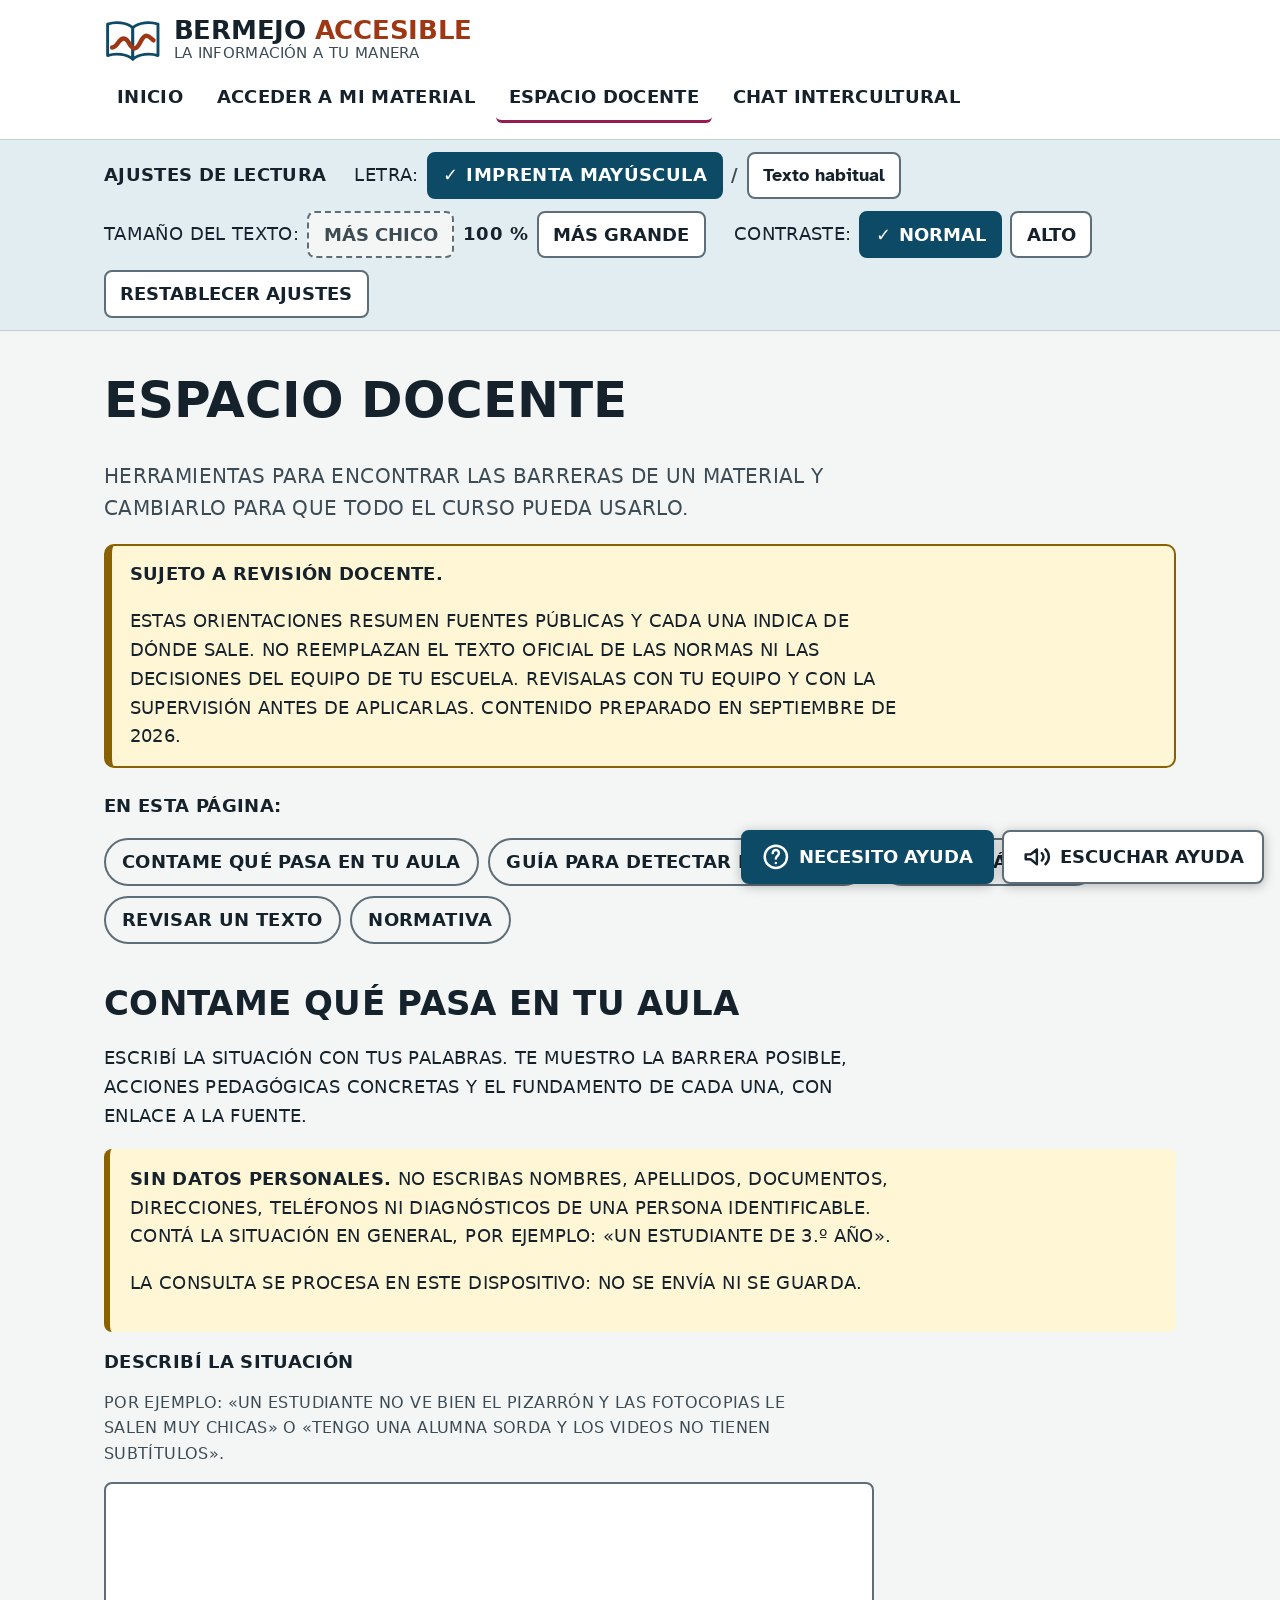
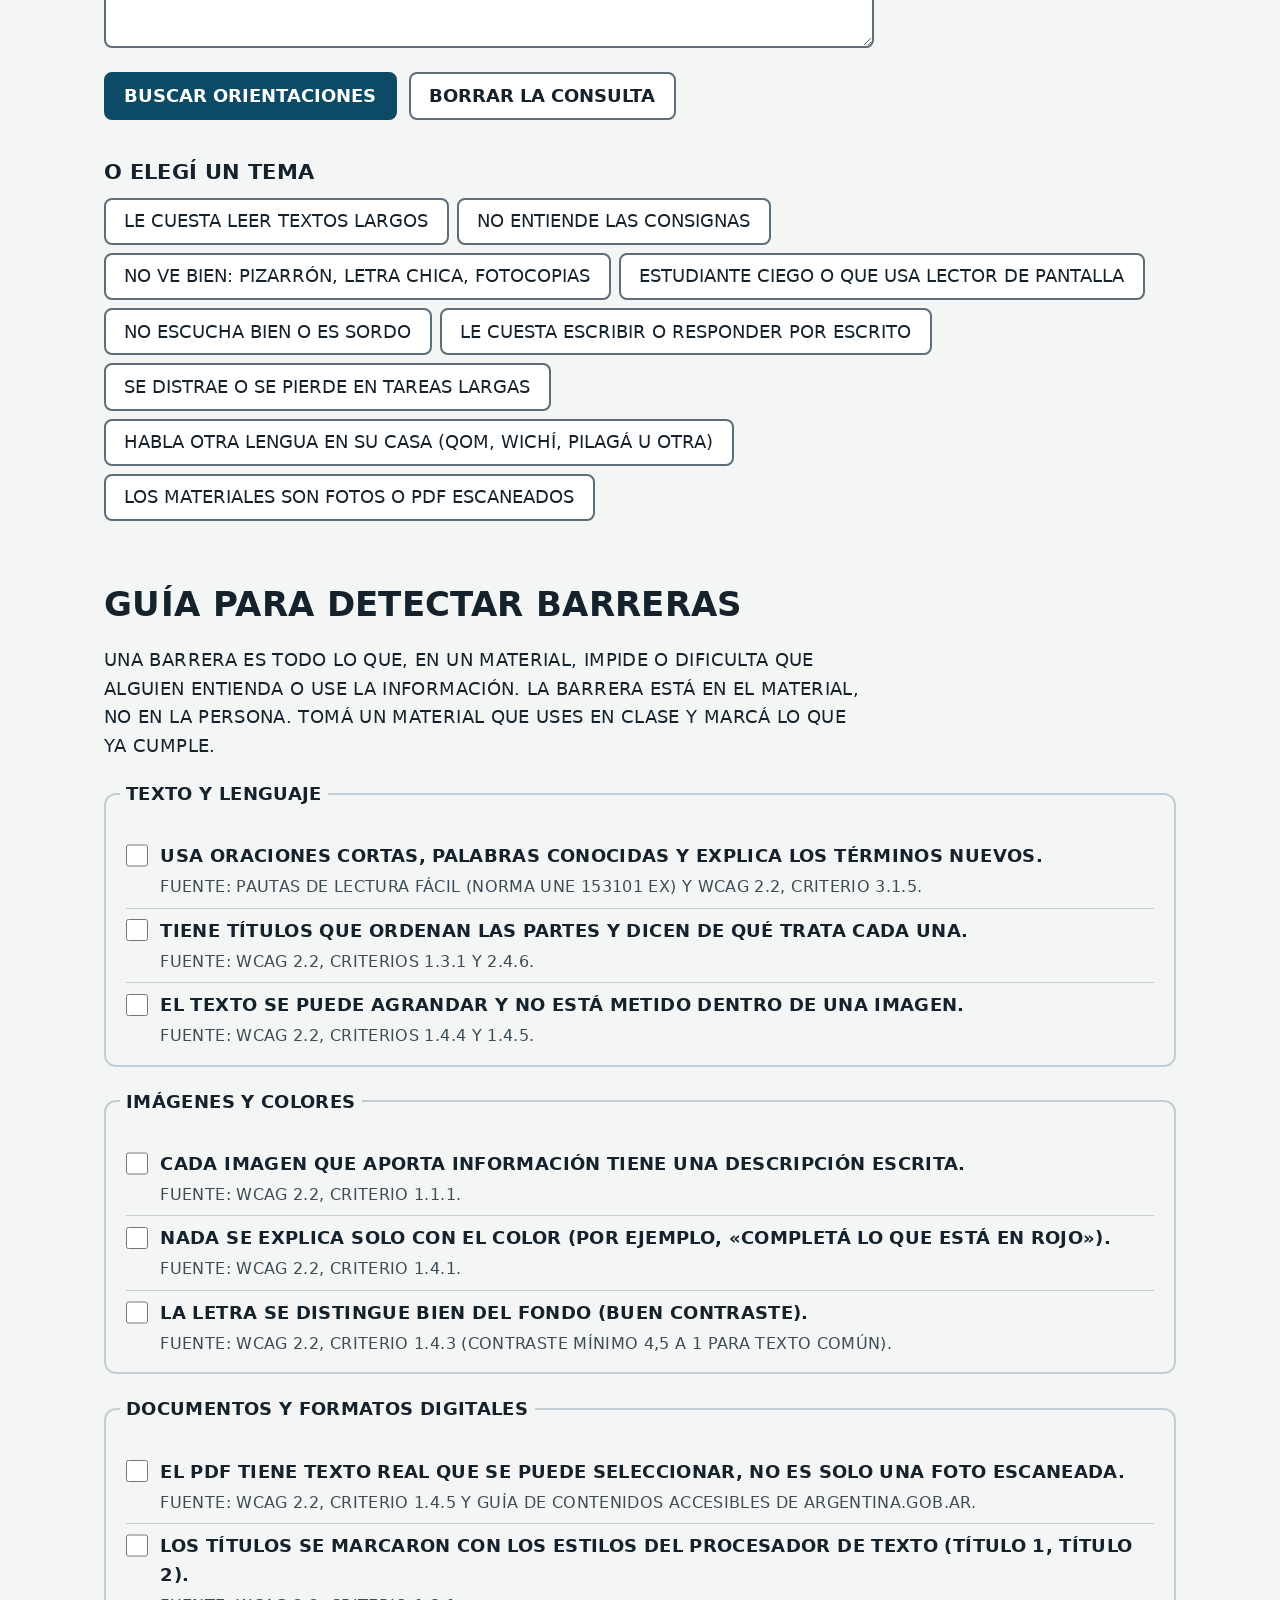
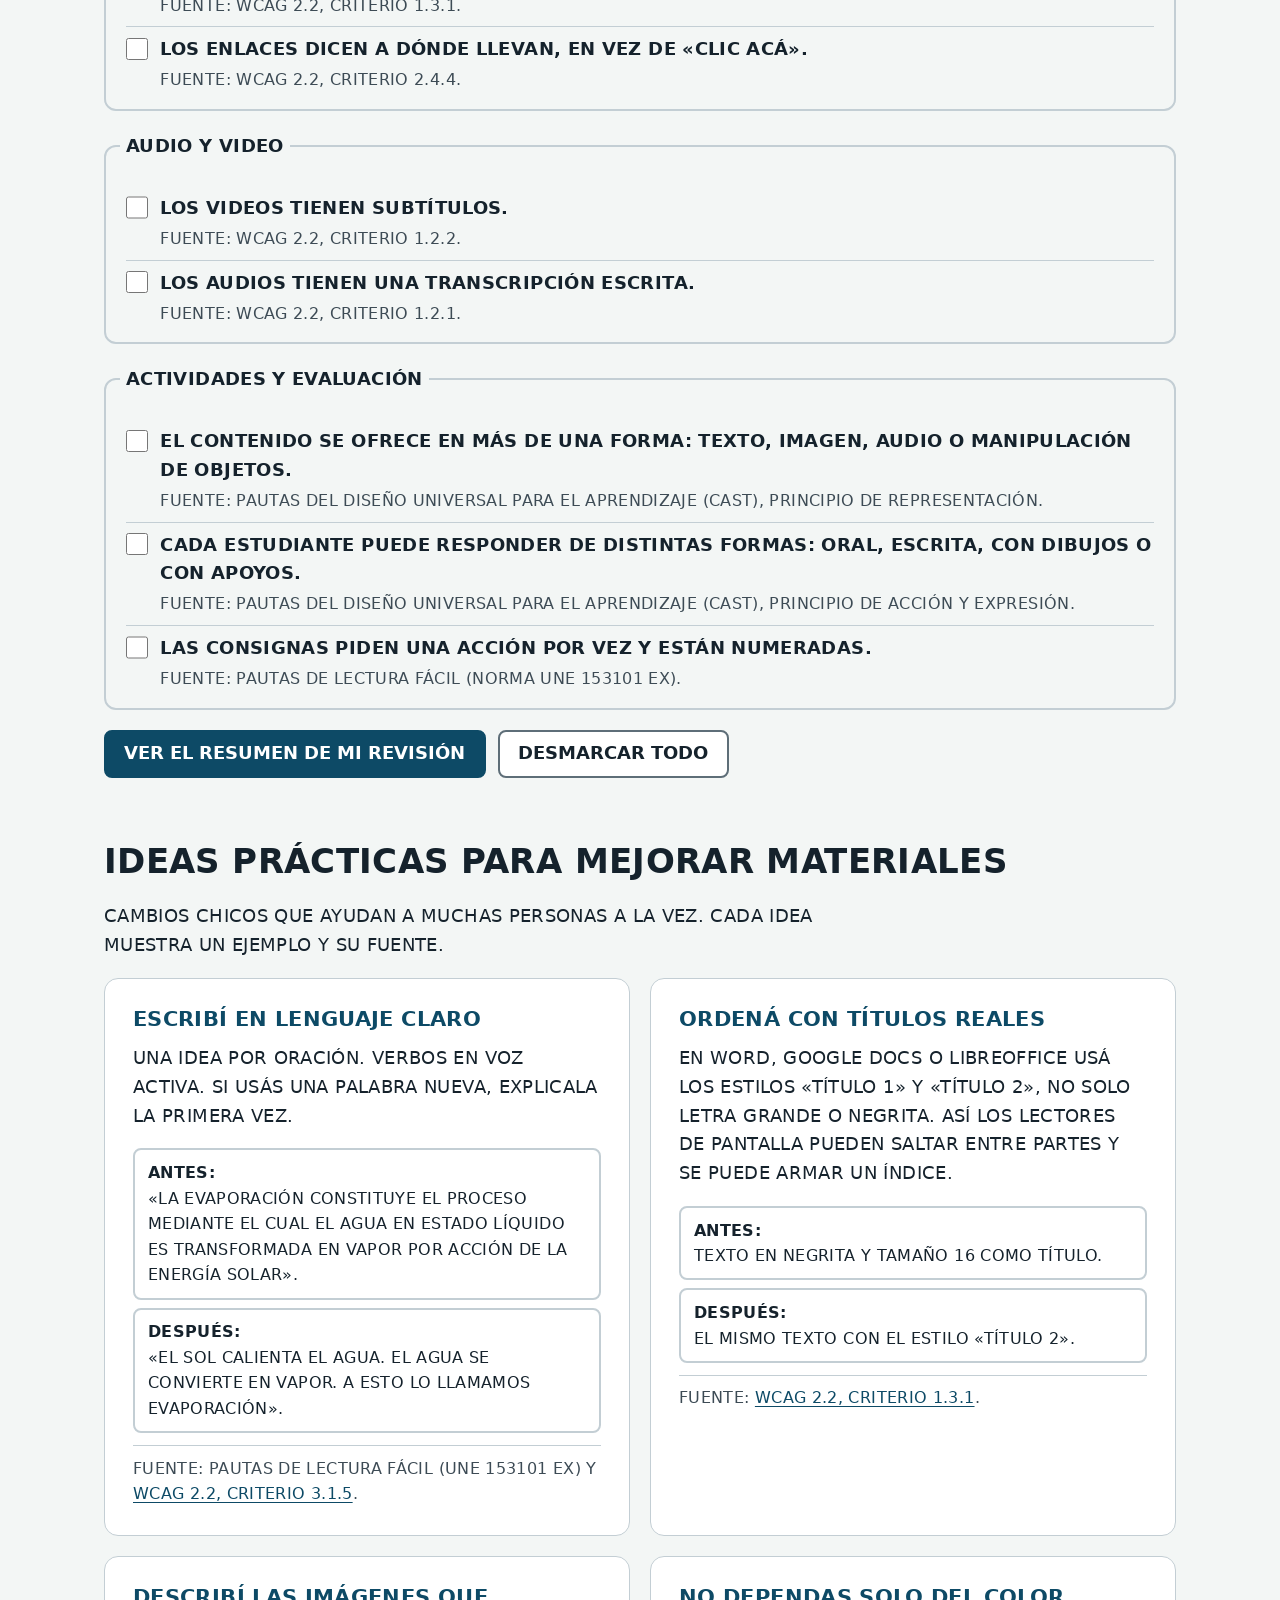
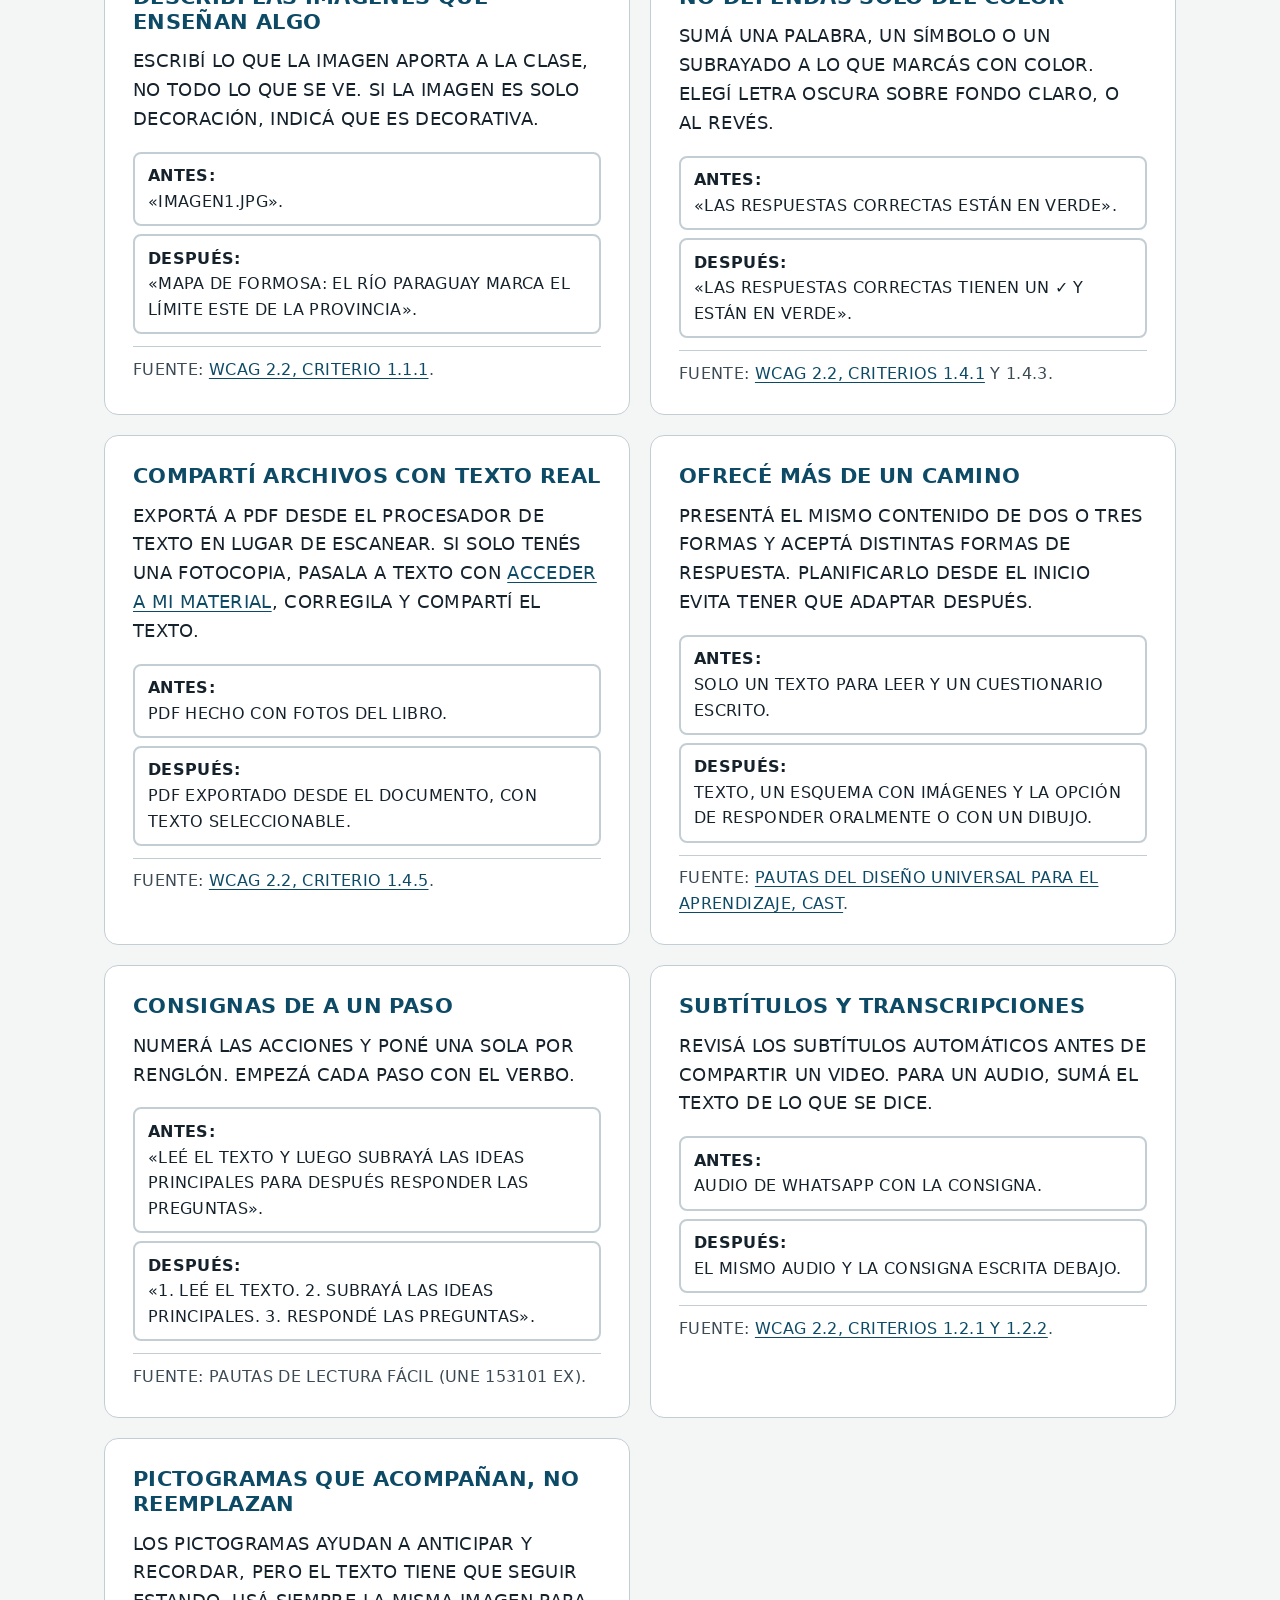
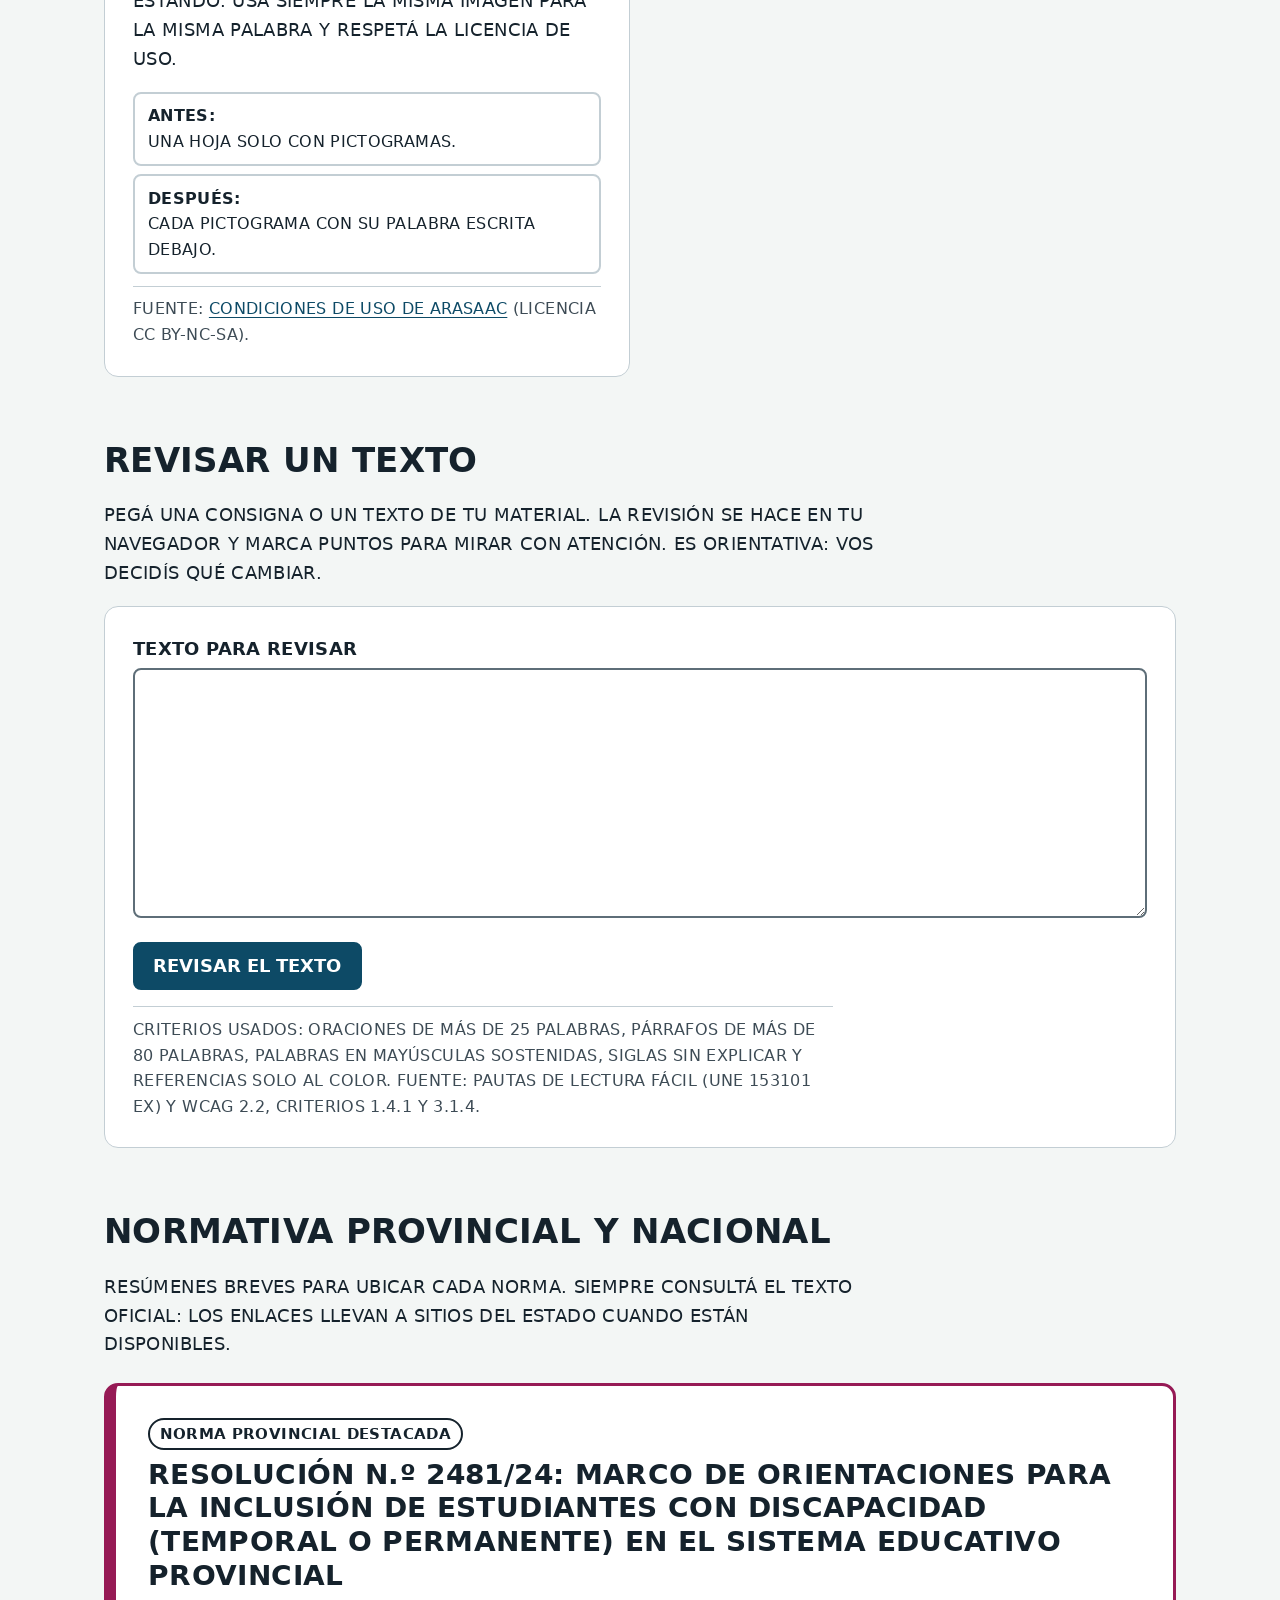
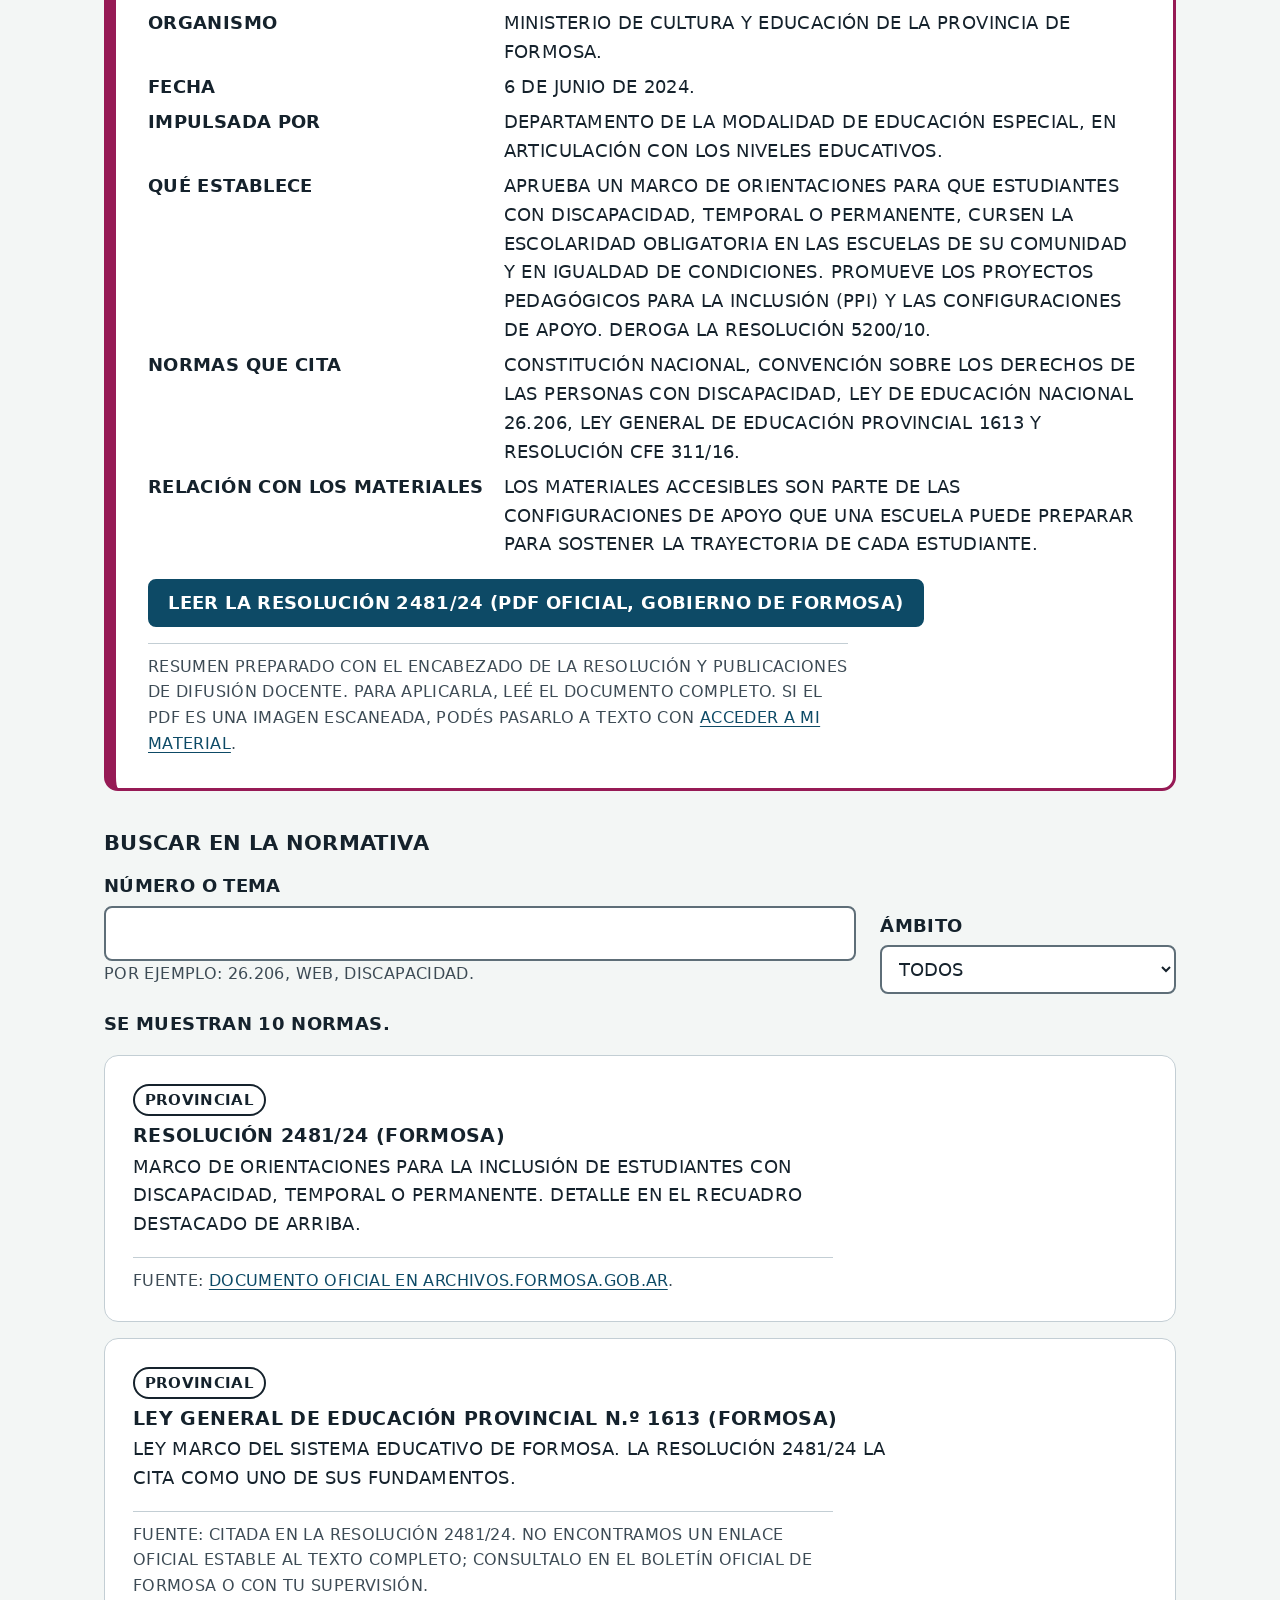
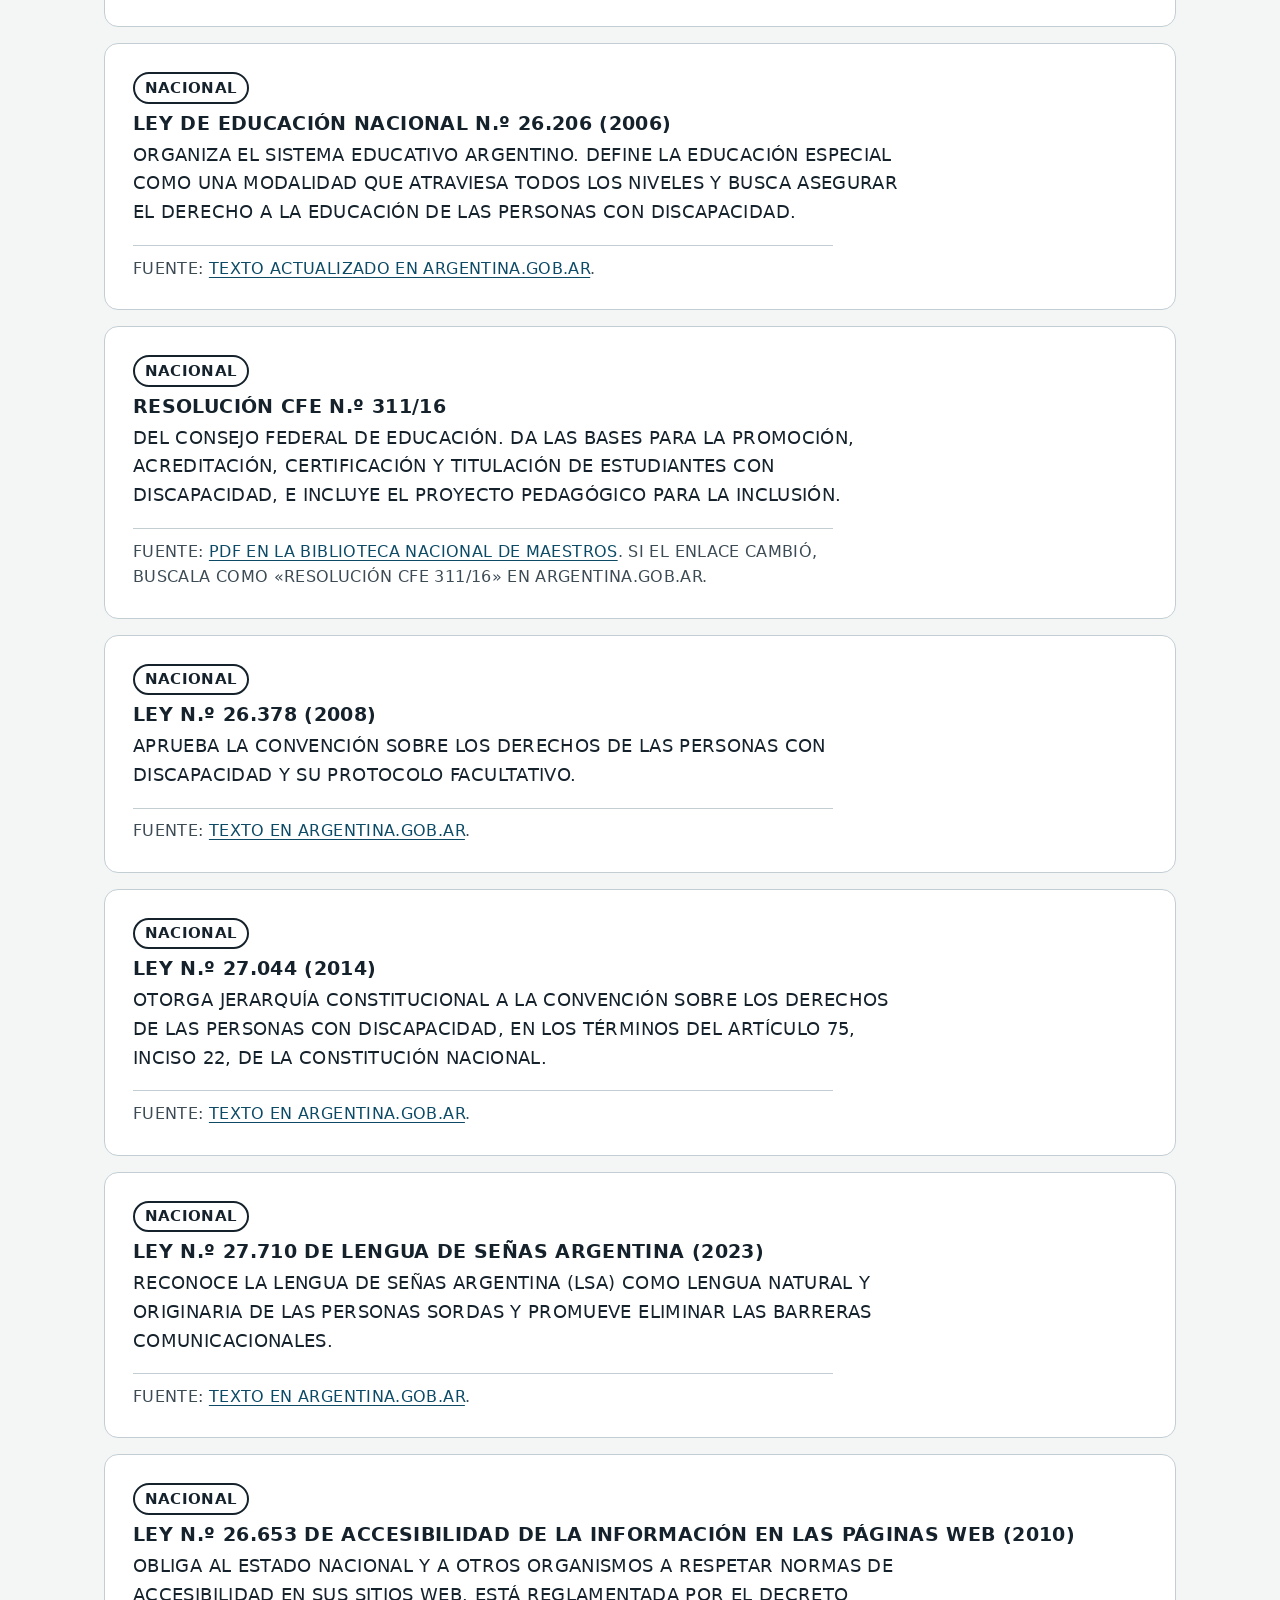
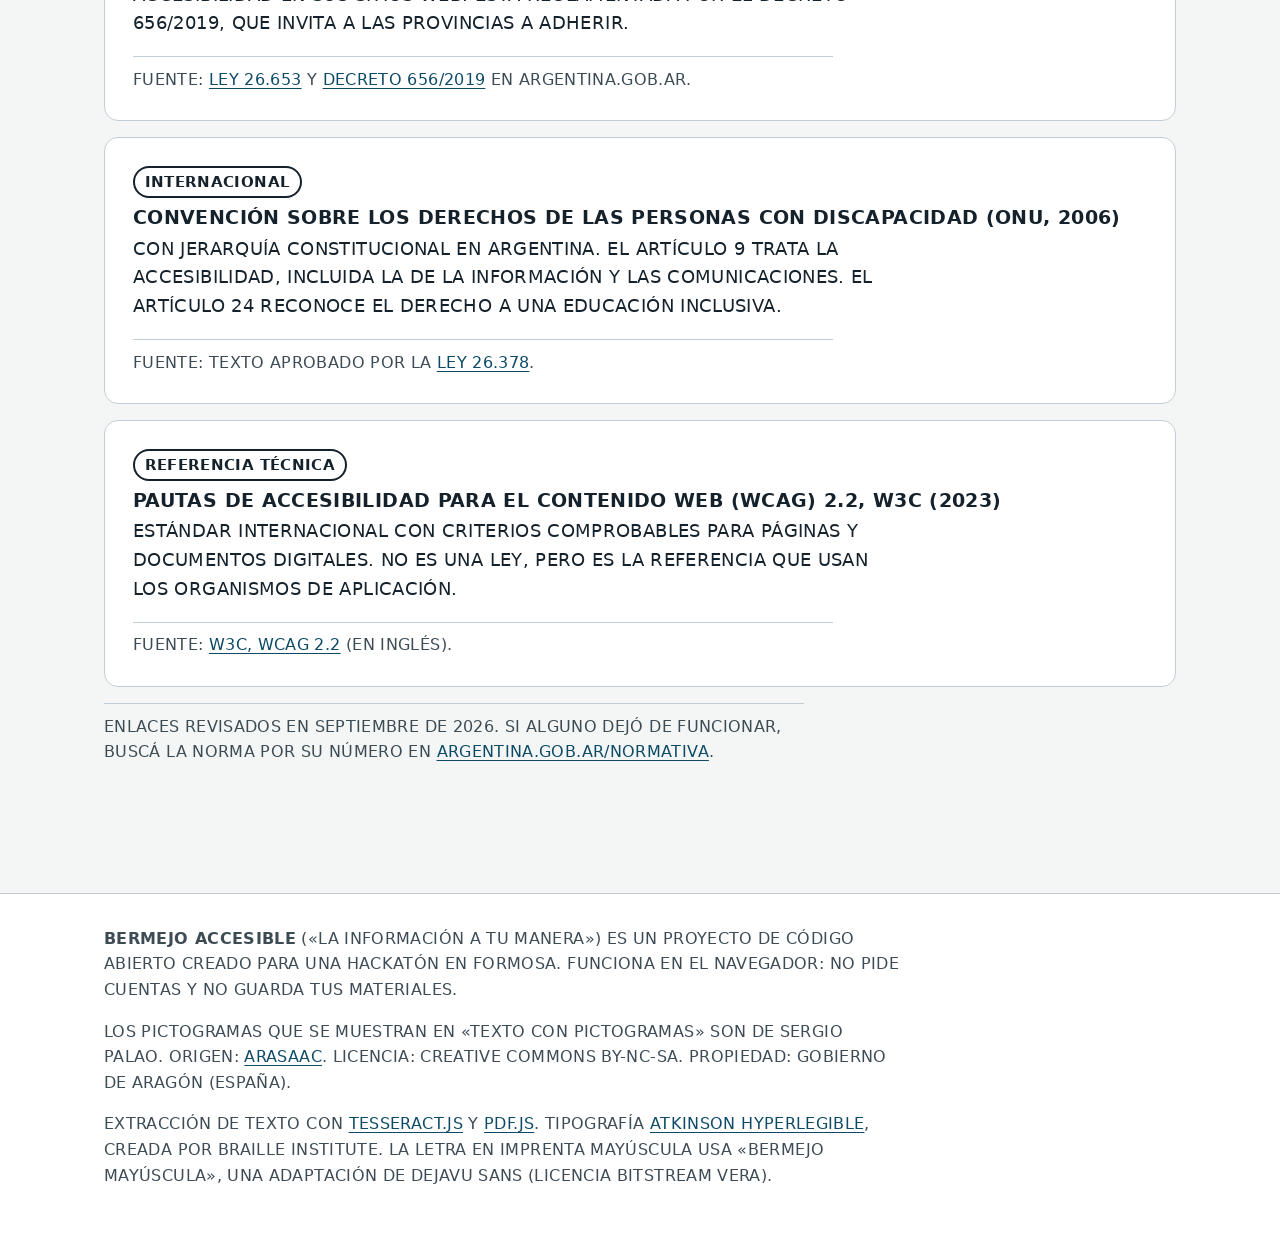
==== commit 86fdcda6: "Add files via upload Agregar chat intercultural con IA" ====
--- a/docente.html
+++ b/docente.html
@@ -35,6 +35,7 @@
           <li><a href="index.html">Inicio</a></li>
           <li><a href="material.html">Acceder a mi material</a></li>
           <li><a href="docente.html" aria-current="page">Espacio docente</a></li>
+          <li><a href="qom.html">Chat intercultural</a></li>
         </ul>
       </nav>
     </div>
--- a/css/estilos.css
+++ b/css/estilos.css
@@ -1260,3 +1260,15 @@
 .lamina figcaption { padding: .6rem; font-weight: bold; }
 @media (max-width: 45rem) { .laminas-formosa { grid-template-columns: minmax(0, 1fr); } .lamina { max-width: 26rem; } }
 @media (forced-colors: active) { .lamina { border-color: CanvasText; } }
+
+/* Conversación intercultural, legible a 320 px y con zoom. */
+.qom label { display: block; font-weight: 700; margin-block: 1rem .35rem; }
+.qom textarea, .qom select, .qom input[type="text"], .qom input[type="file"] { display: block; width: 100%; max-width: 100%; font: inherit; padding: .8rem; border: 2px solid currentColor; border-radius: .45rem; background: var(--superficie); color: var(--tinta); }
+.qom select { max-width: 24rem; }
+.qom__conversacion { list-style: none; padding: 0; display: grid; gap: 1rem; }
+.qom__conversacion li { padding: 1rem; border: 2px solid currentColor; border-radius: .6rem; overflow-wrap: anywhere; }
+.qom__conversacion h3 { margin-top: 0; }
+.chat-intercultural__rol label { display: block; font-weight: normal; }
+.chat-intercultural__rol input[type="radio"] { width: auto; display: inline; accent-color: var(--accion-fondo); }
+.chat-intercultural fieldset { min-width: 0; margin-block: 1.5rem; border: 2px solid var(--borde); padding: 1rem; }
+@media print { .chat-intercultural form, .chat-intercultural__idioma, .ayuda-lanzadores { display: none !important; } }
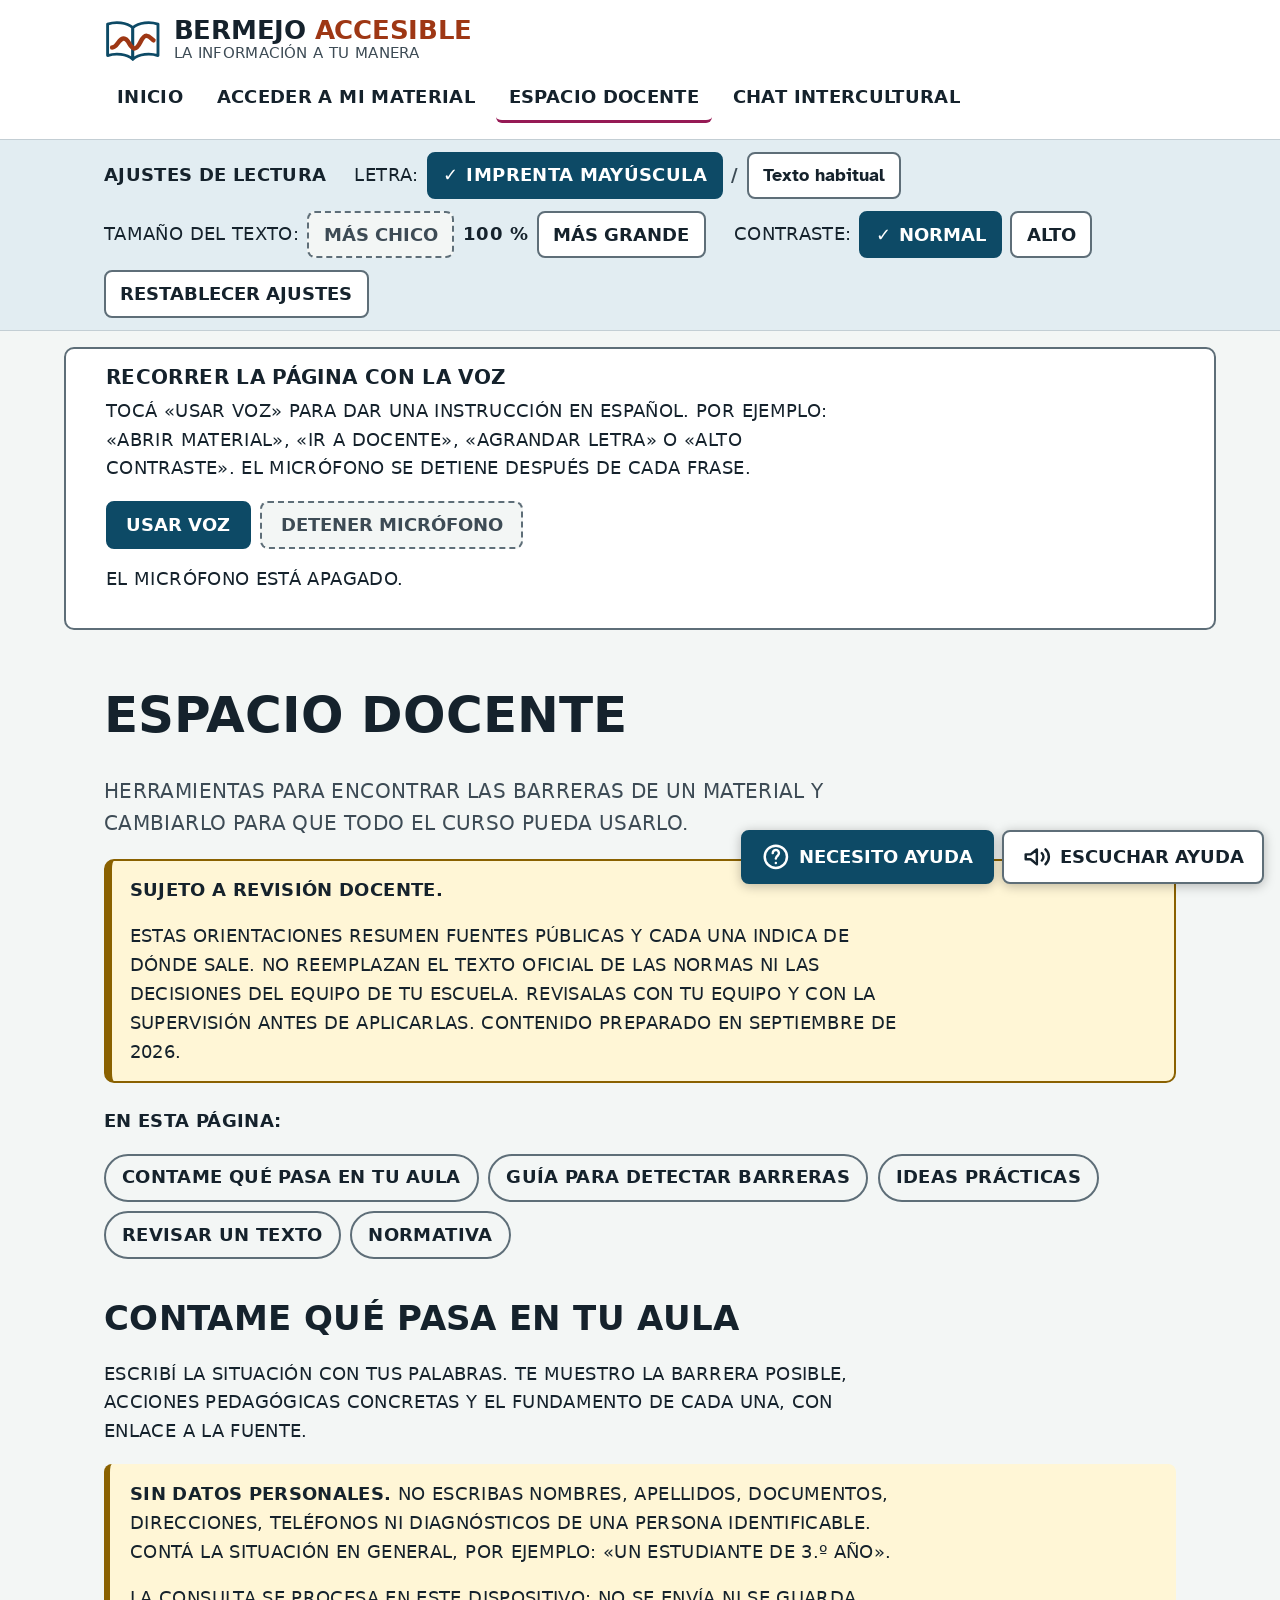
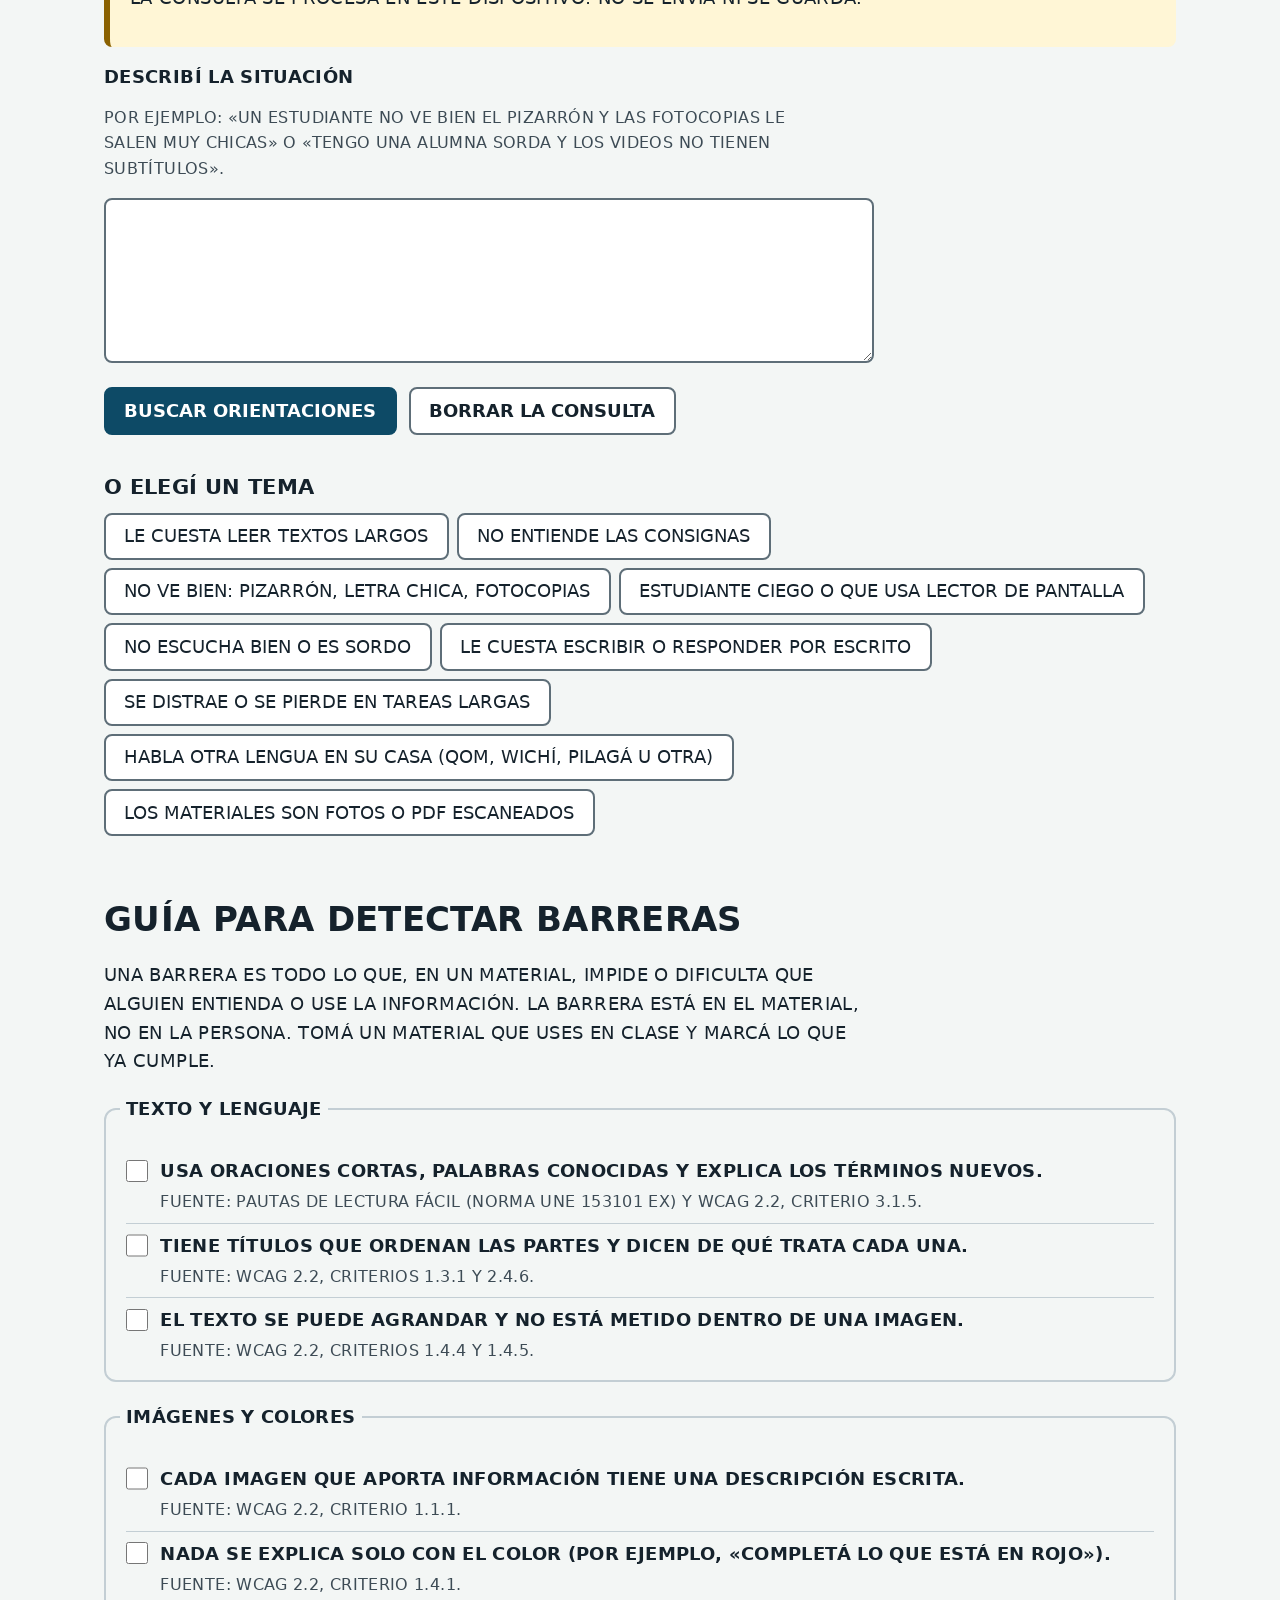
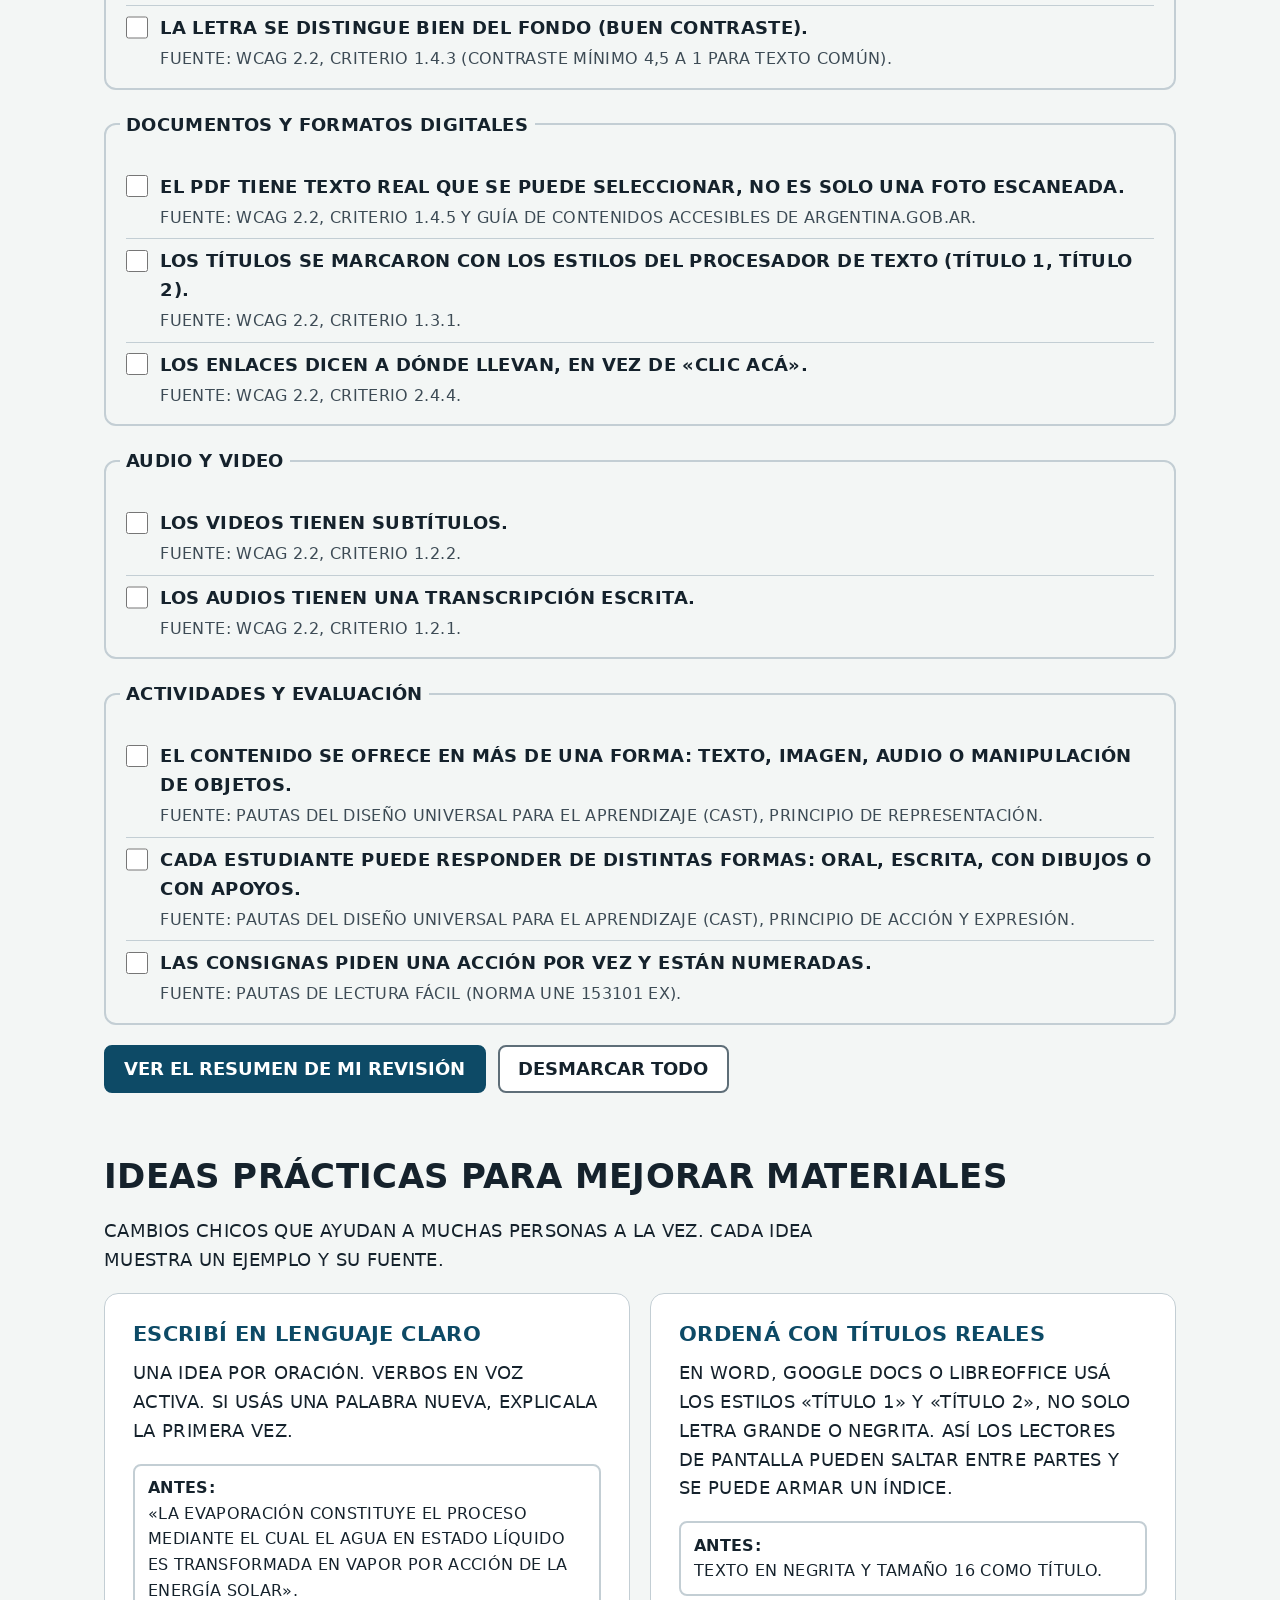
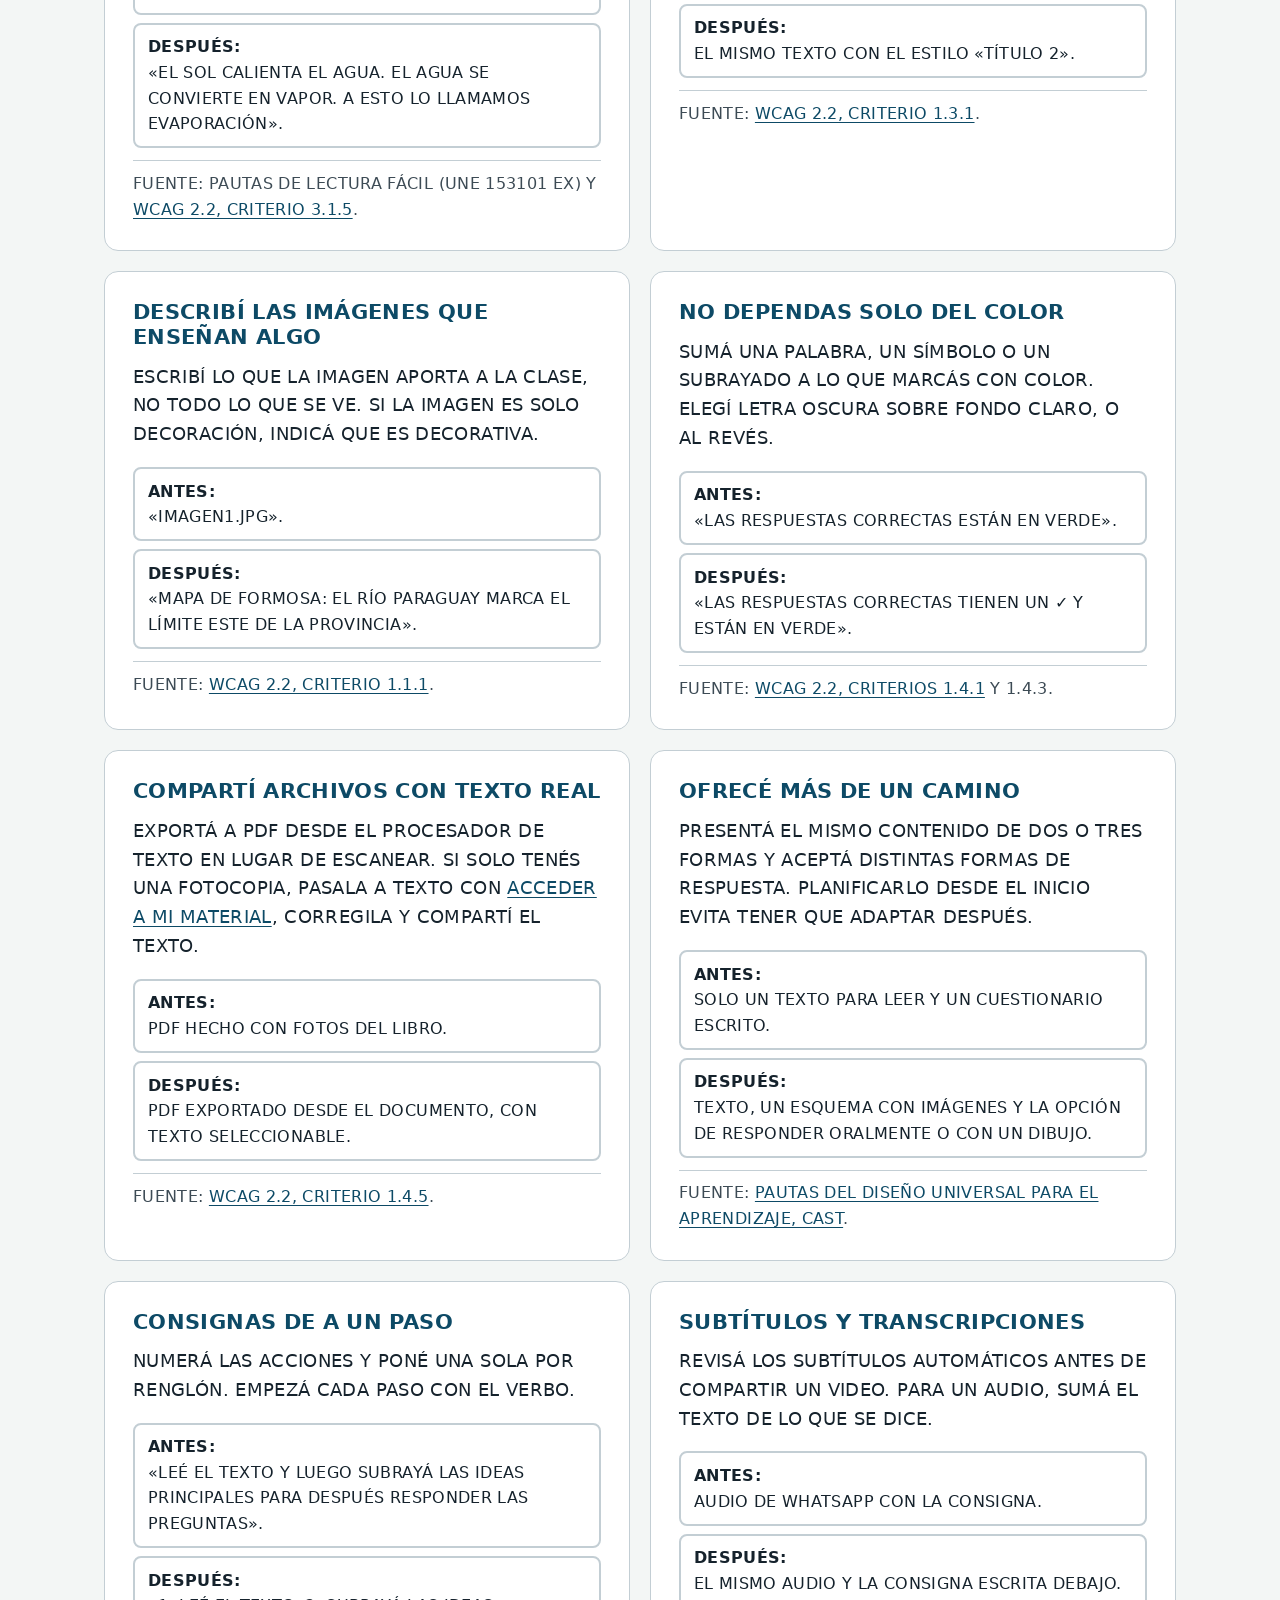
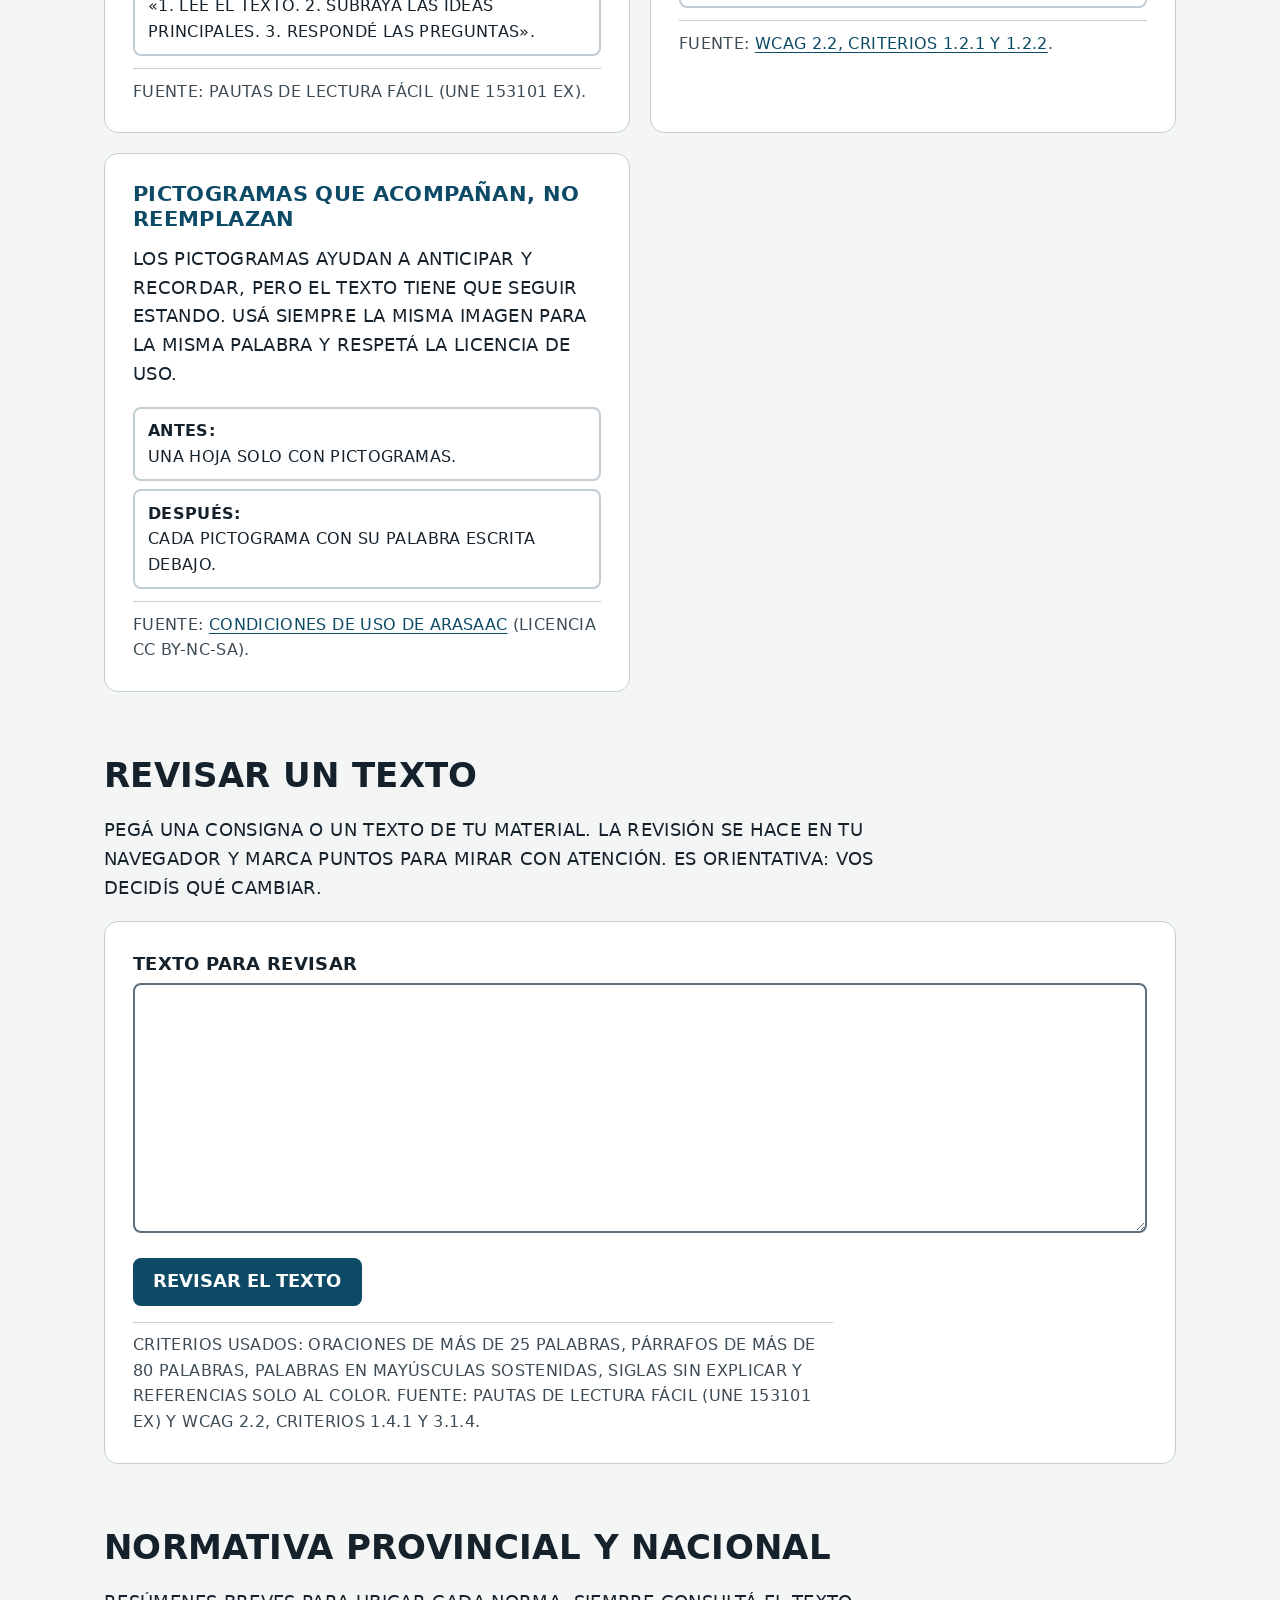
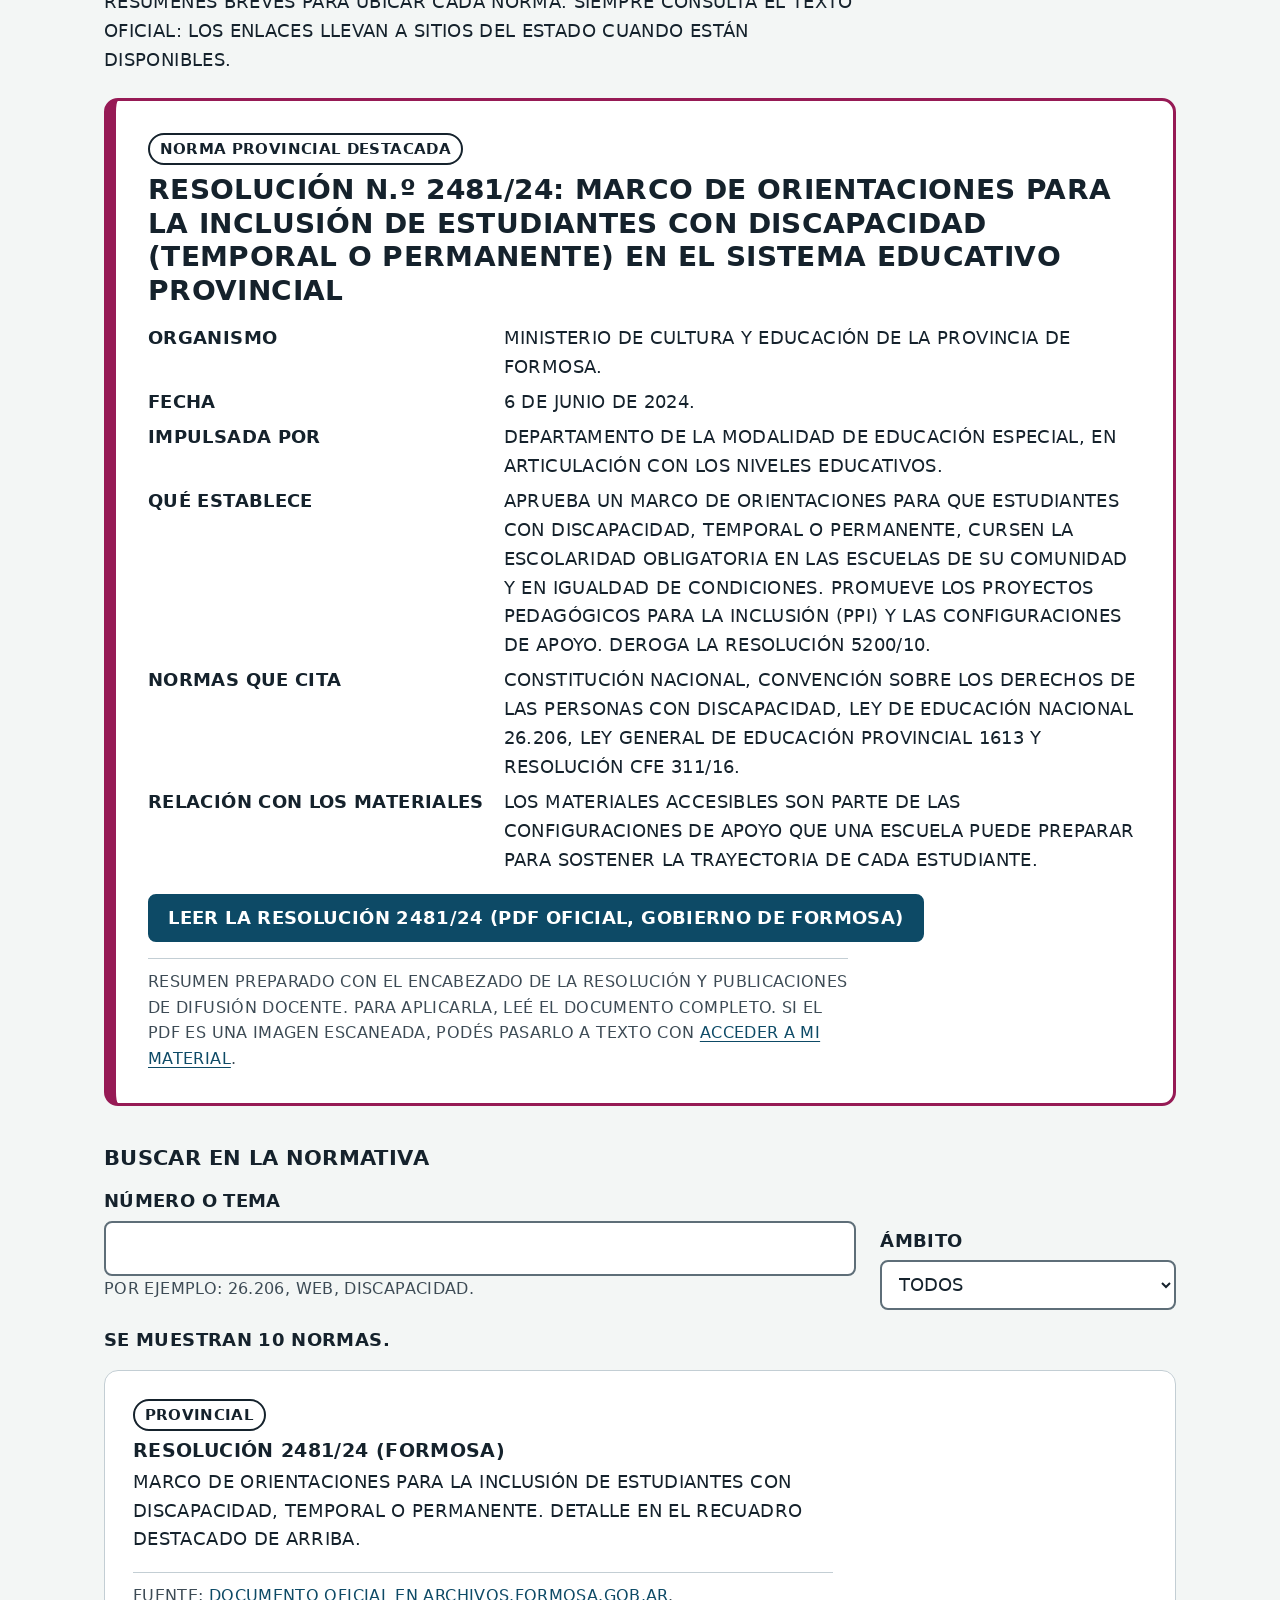
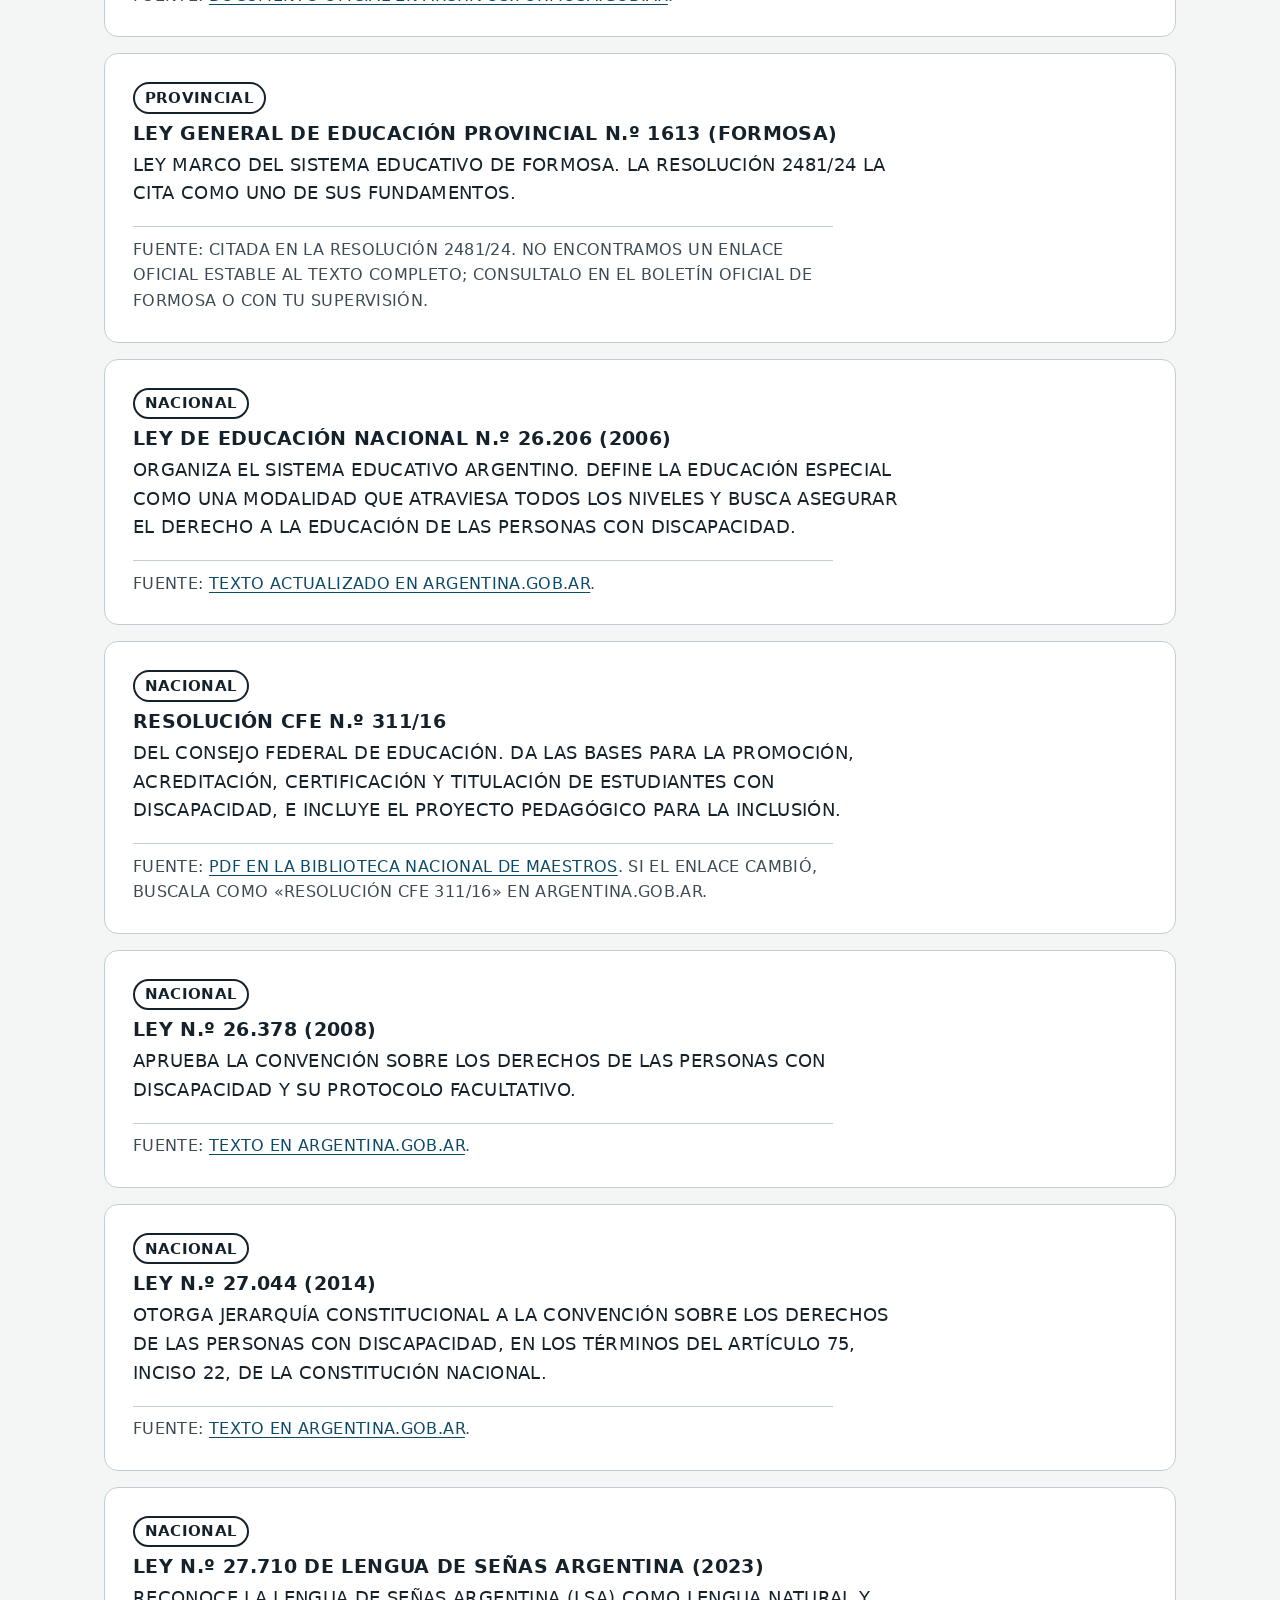
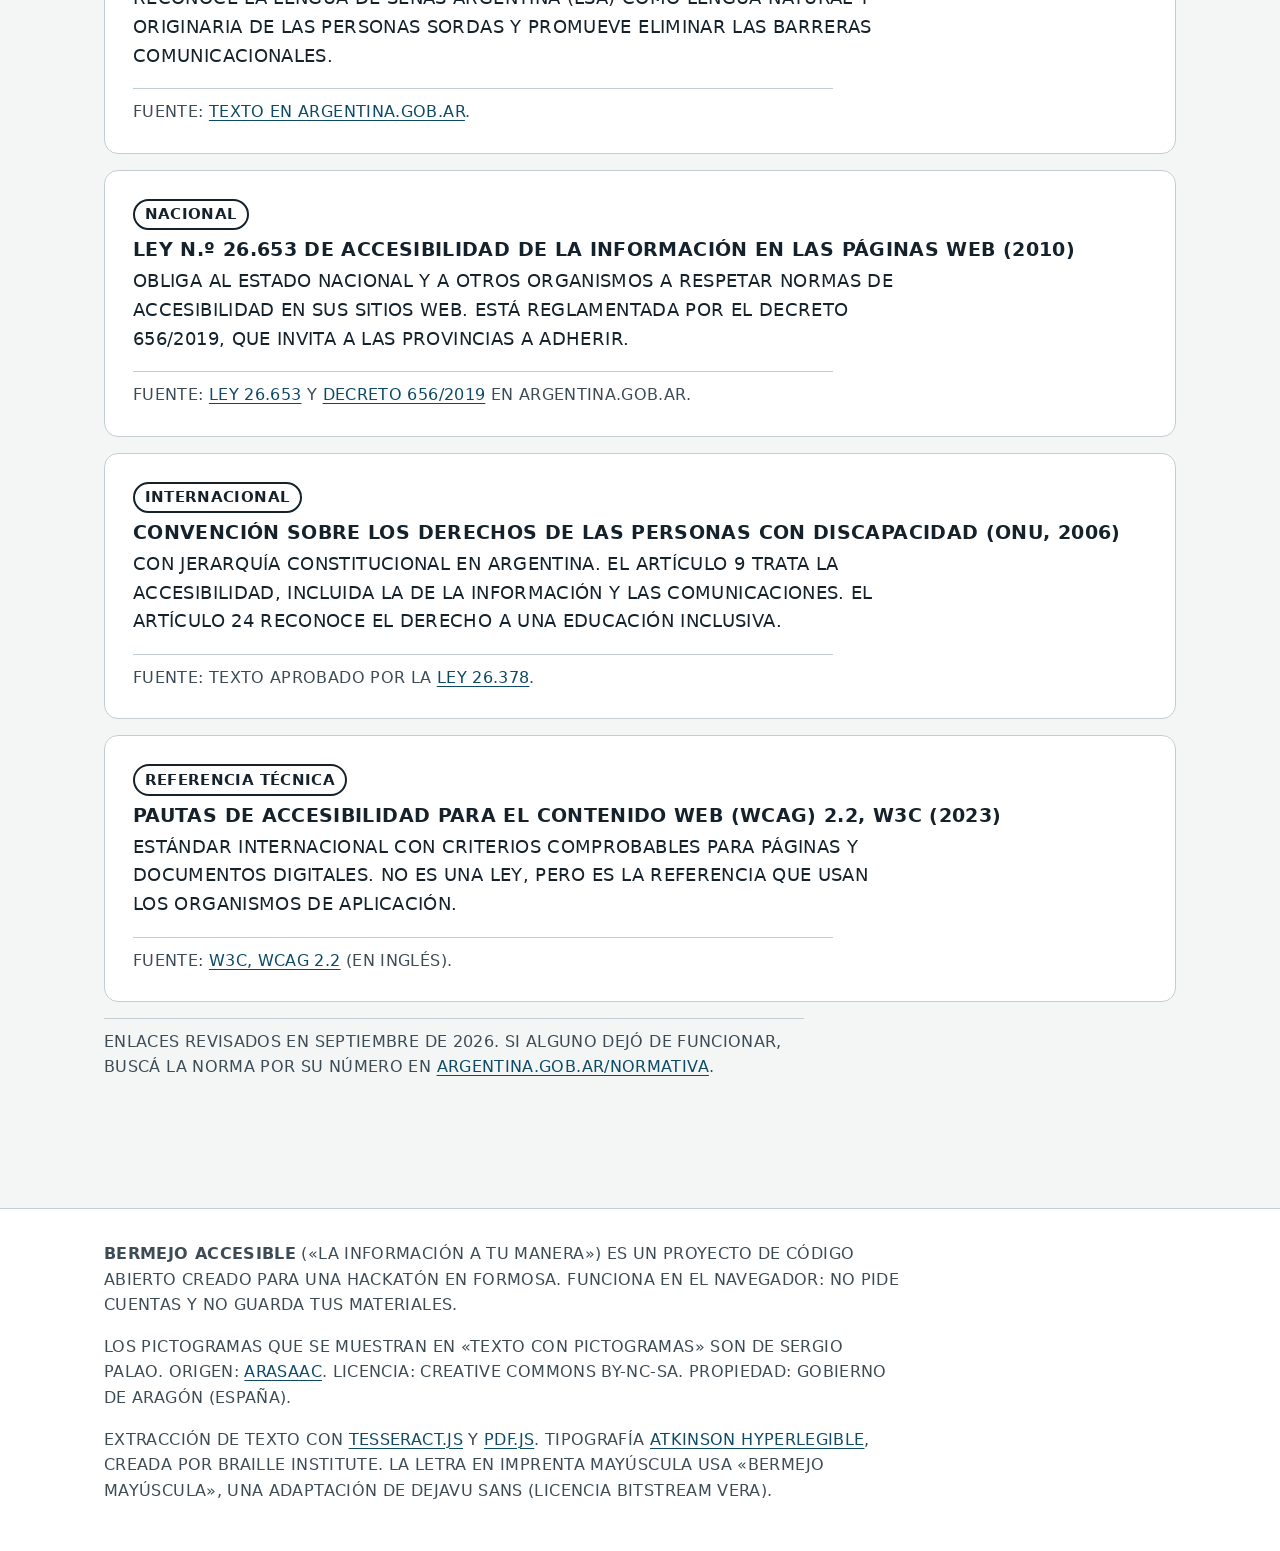
==== commit ec3bcad1: "Add files via upload" ====
--- a/docente.html
+++ b/docente.html
@@ -12,6 +12,7 @@
   <link rel="stylesheet" href="css/estilos.css">
   <script src="js/preferencias.js"></script>
   <script src="js/asistente-global.js" defer></script>
+  <script src="js/voz-navegacion.js" defer></script>
   <script src="js/docente.js" defer></script>
   <script src="js/consulta.js" defer></script>
 </head>
--- a/css/estilos.css
+++ b/css/estilos.css
@@ -1262,6 +1262,12 @@
 @media (forced-colors: active) { .lamina { border-color: CanvasText; } }
 
 /* Conversación intercultural, legible a 320 px y con zoom. */
+.voz-navegacion { margin-block: 1rem; padding-block: 1rem; border: 2px solid var(--borde); border-radius: var(--radio); background: var(--superficie); }
+.voz-navegacion h2 { font-size: 1.25rem; margin-block: 0 .5rem; }
+.voz-navegacion p { max-width: 70ch; }
+.voz-navegacion .fila-botones { display: flex; flex-wrap: wrap; gap: .6rem; }
+#voz-navegacion-estado { min-height: 1.5em; overflow-wrap: anywhere; }
+@media (max-width: 30rem) { .voz-navegacion .boton { flex: 1 1 100%; } }
 .qom label { display: block; font-weight: 700; margin-block: 1rem .35rem; }
 .qom textarea, .qom select, .qom input[type="text"], .qom input[type="file"] { display: block; width: 100%; max-width: 100%; font: inherit; padding: .8rem; border: 2px solid currentColor; border-radius: .45rem; background: var(--superficie); color: var(--tinta); }
 .qom select { max-width: 24rem; }
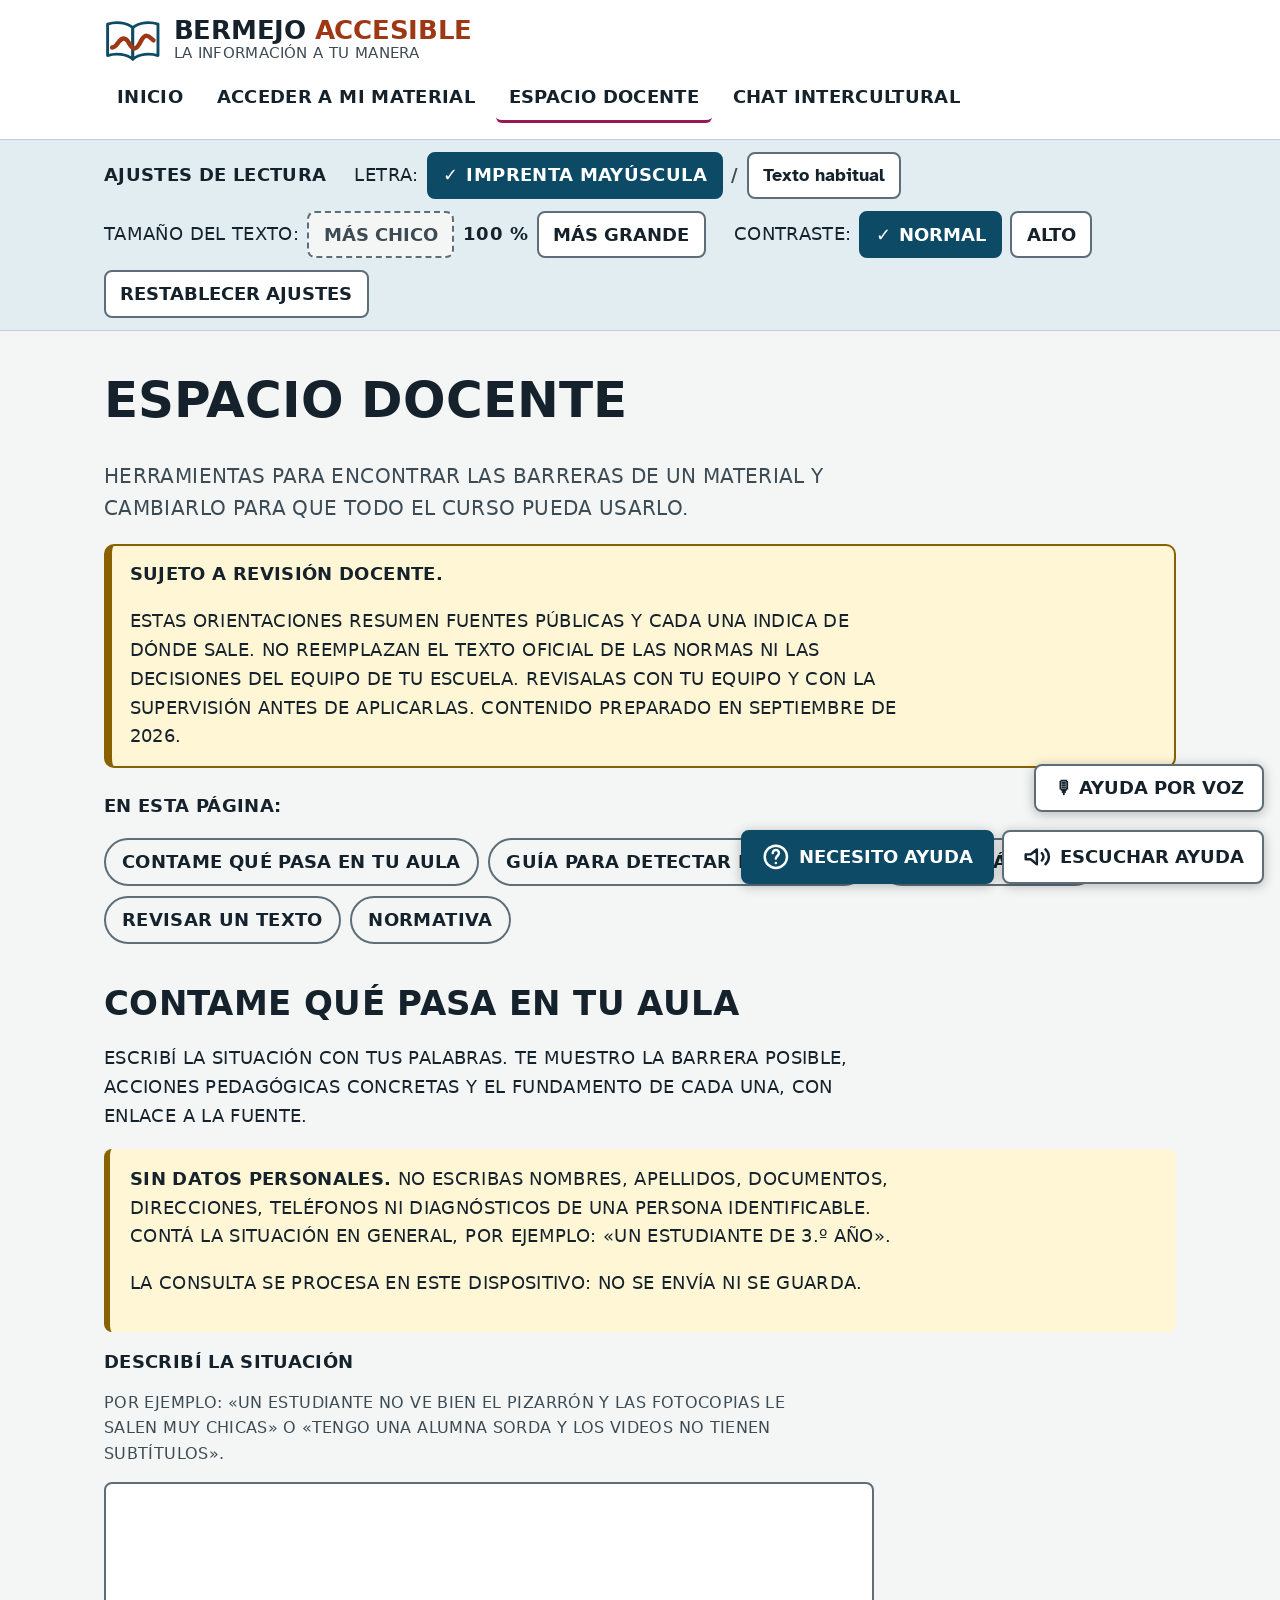
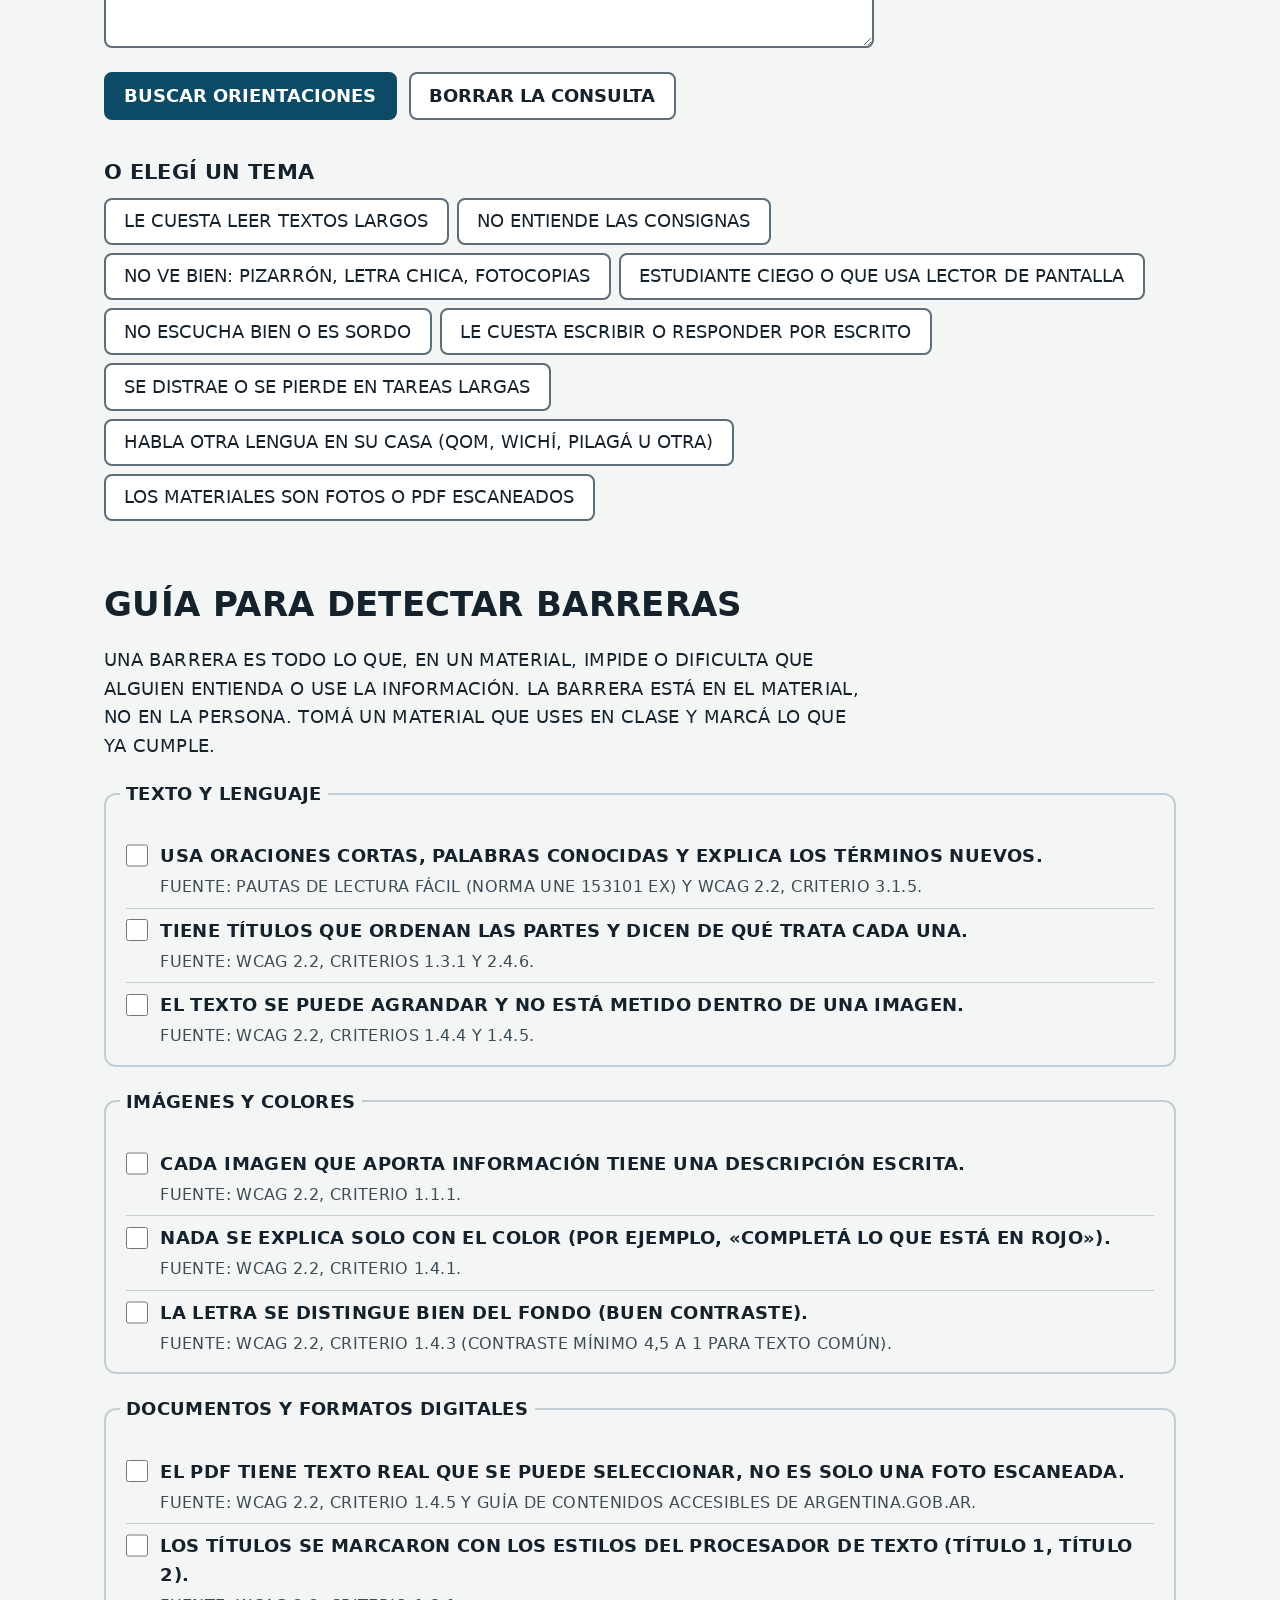
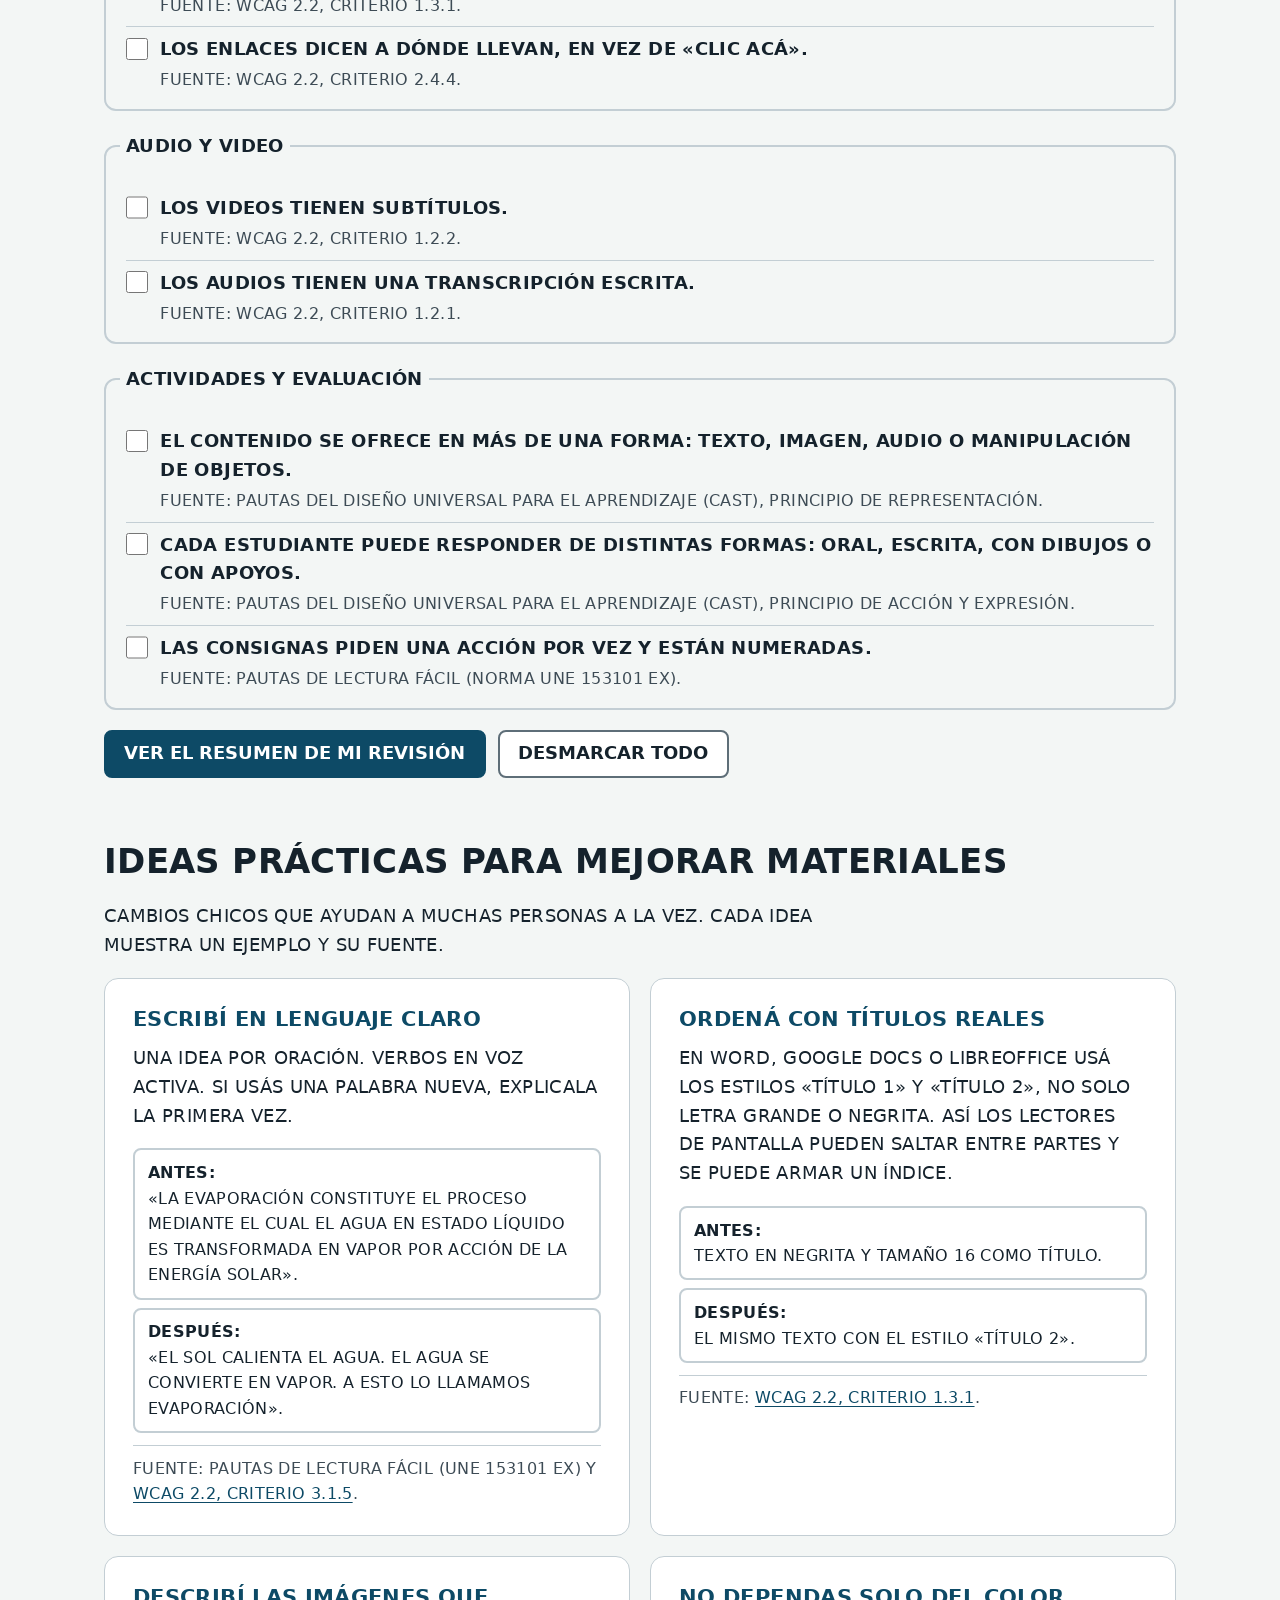
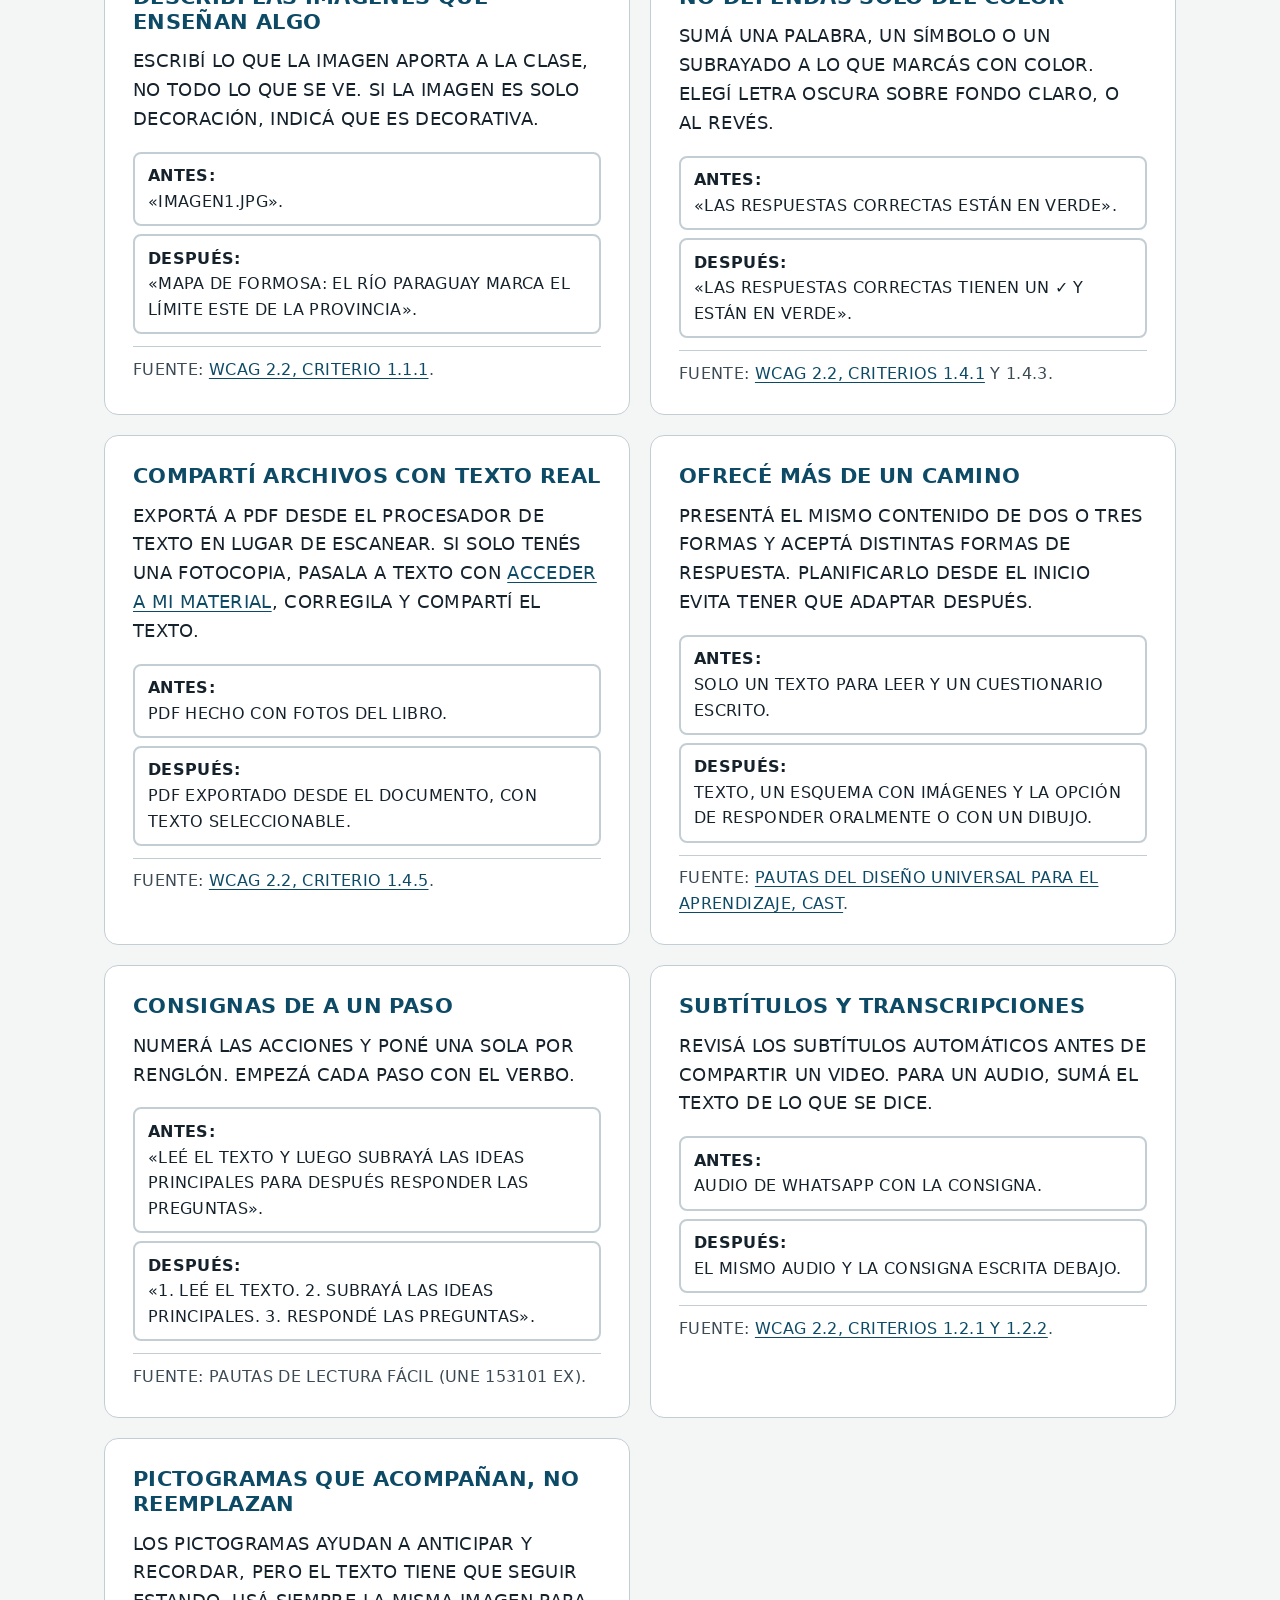
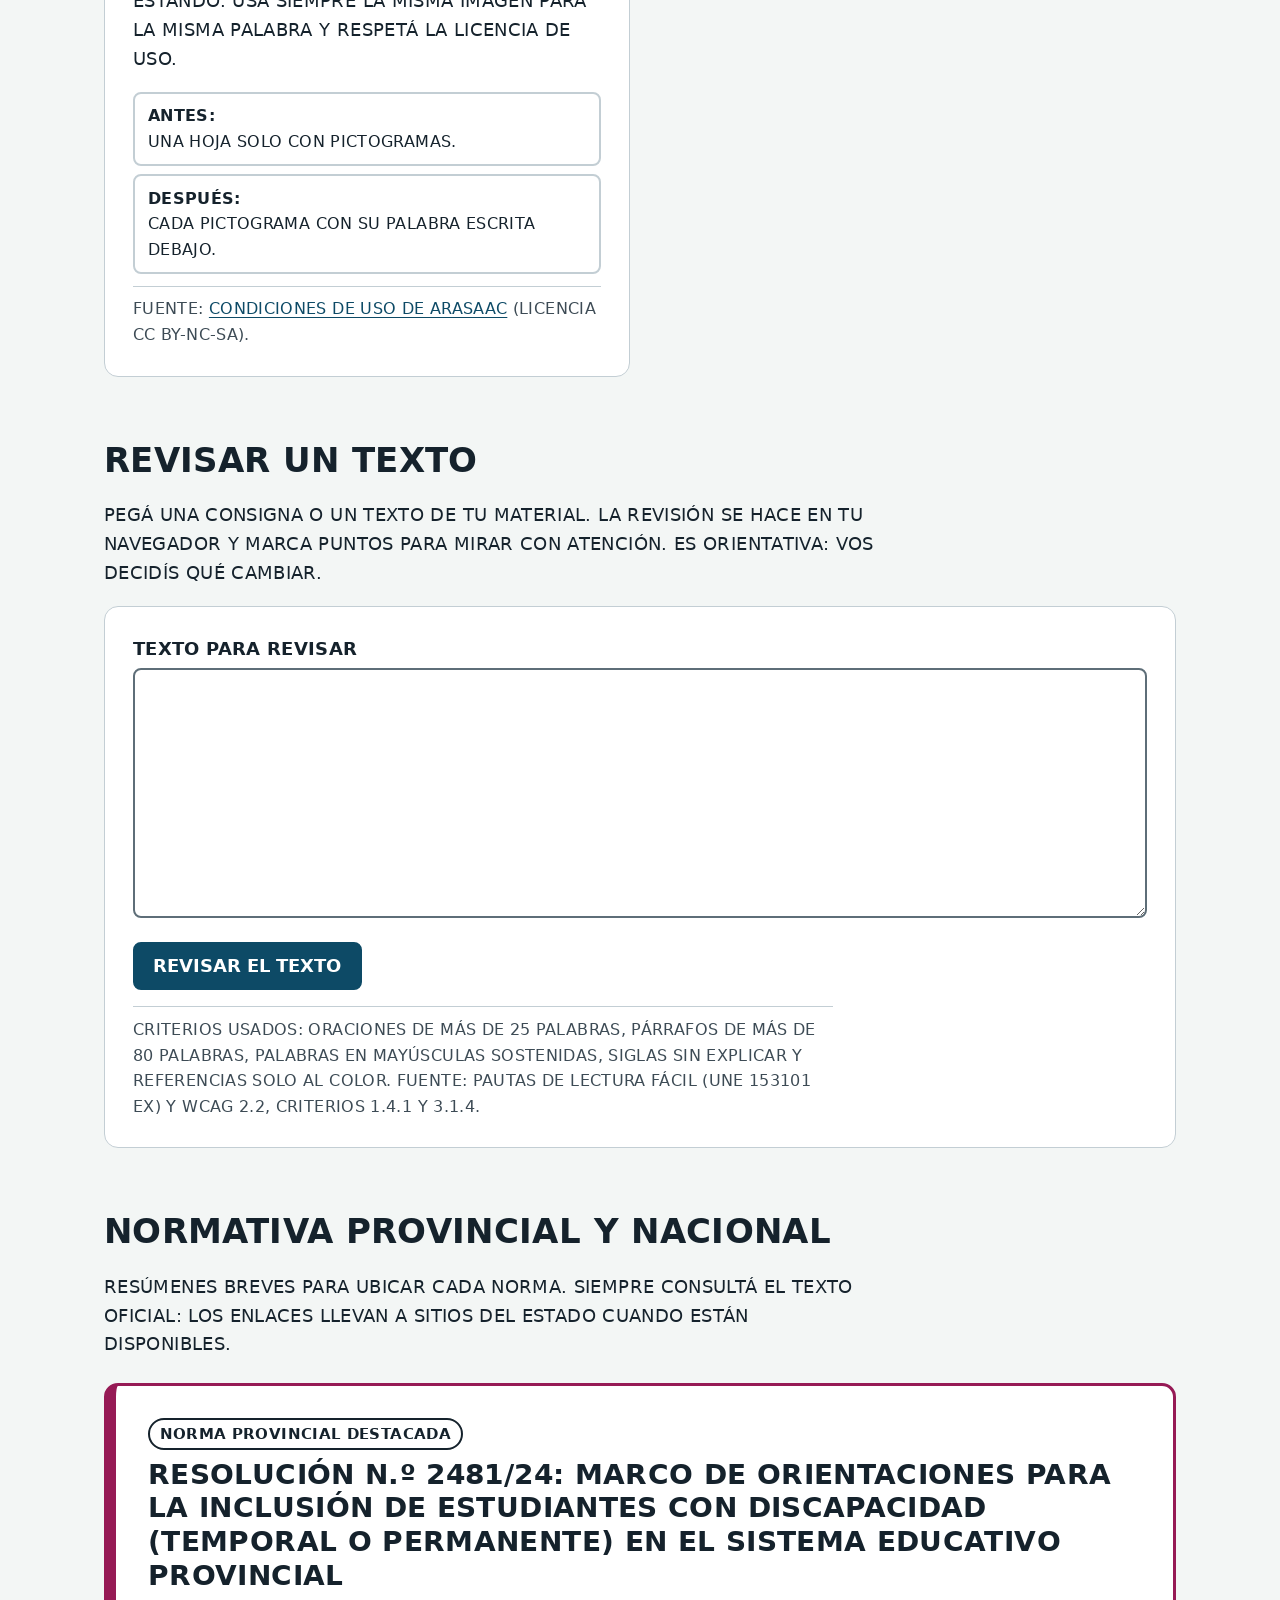
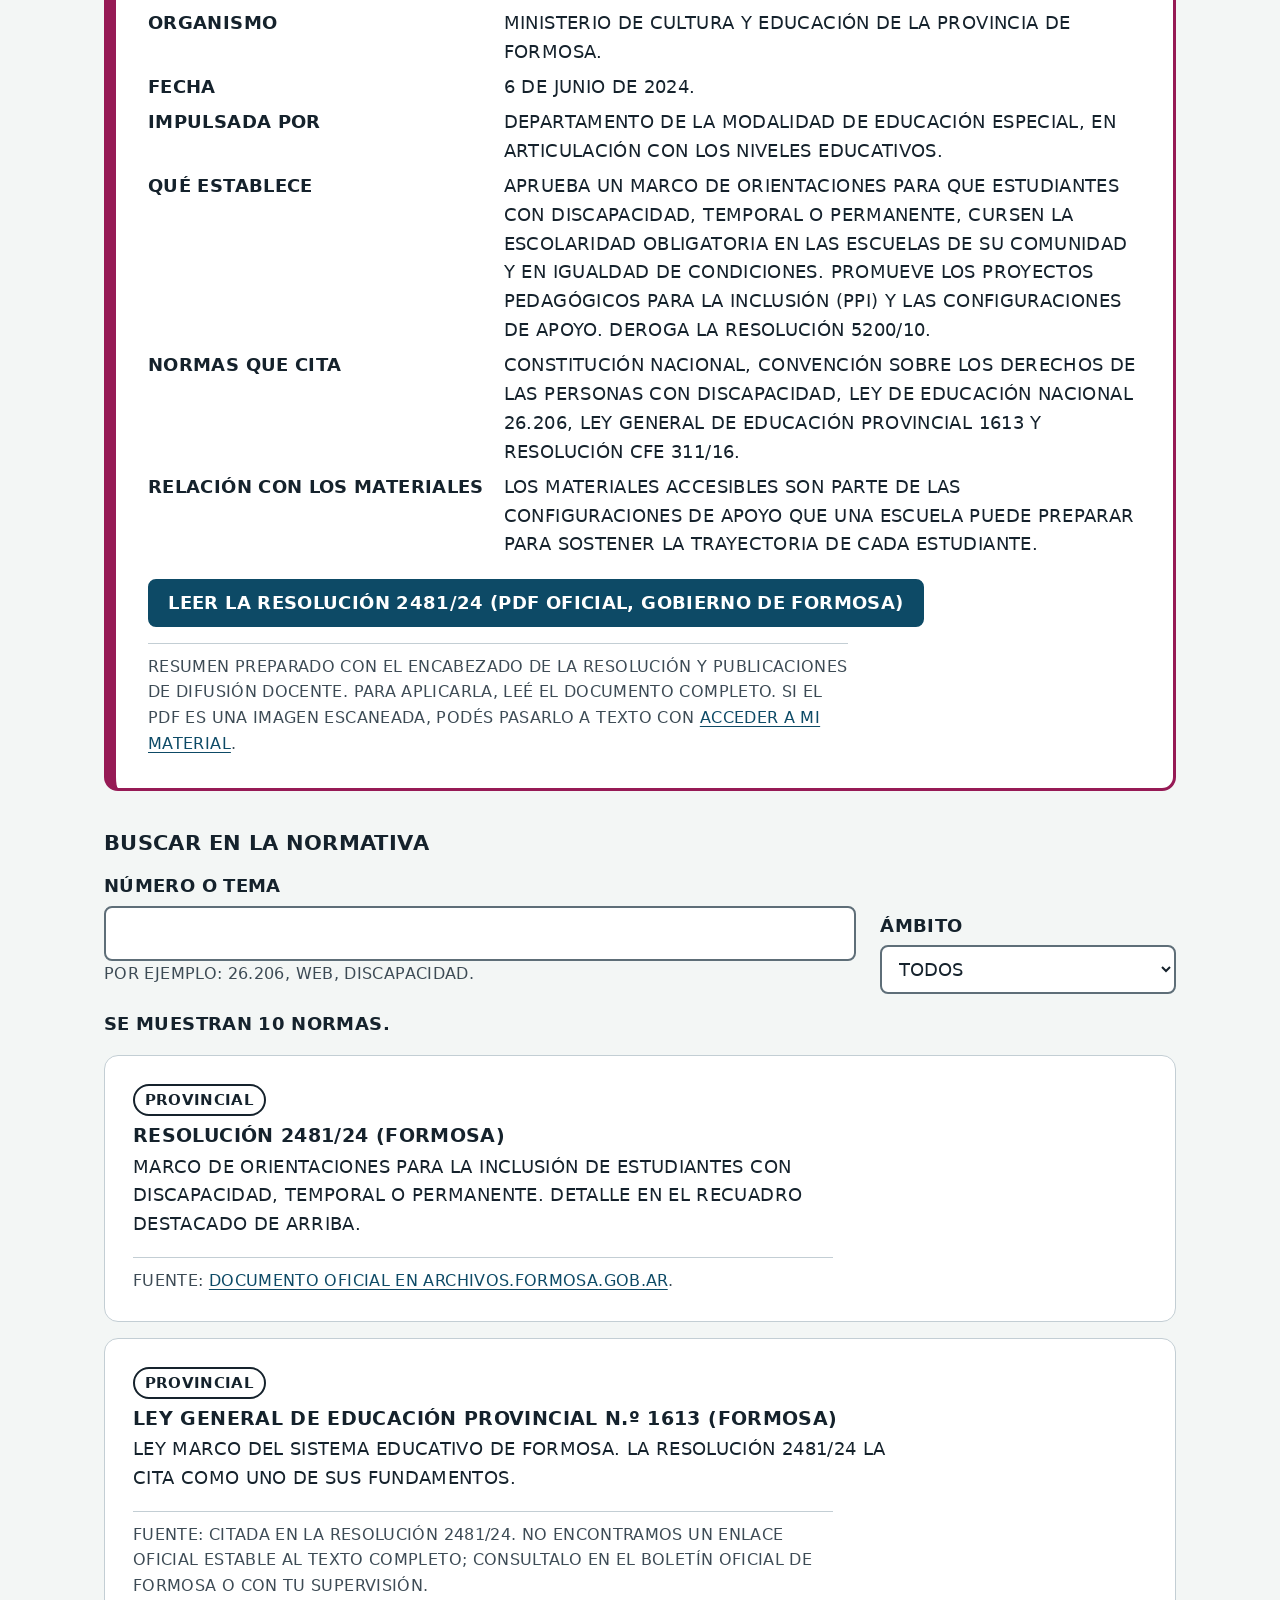
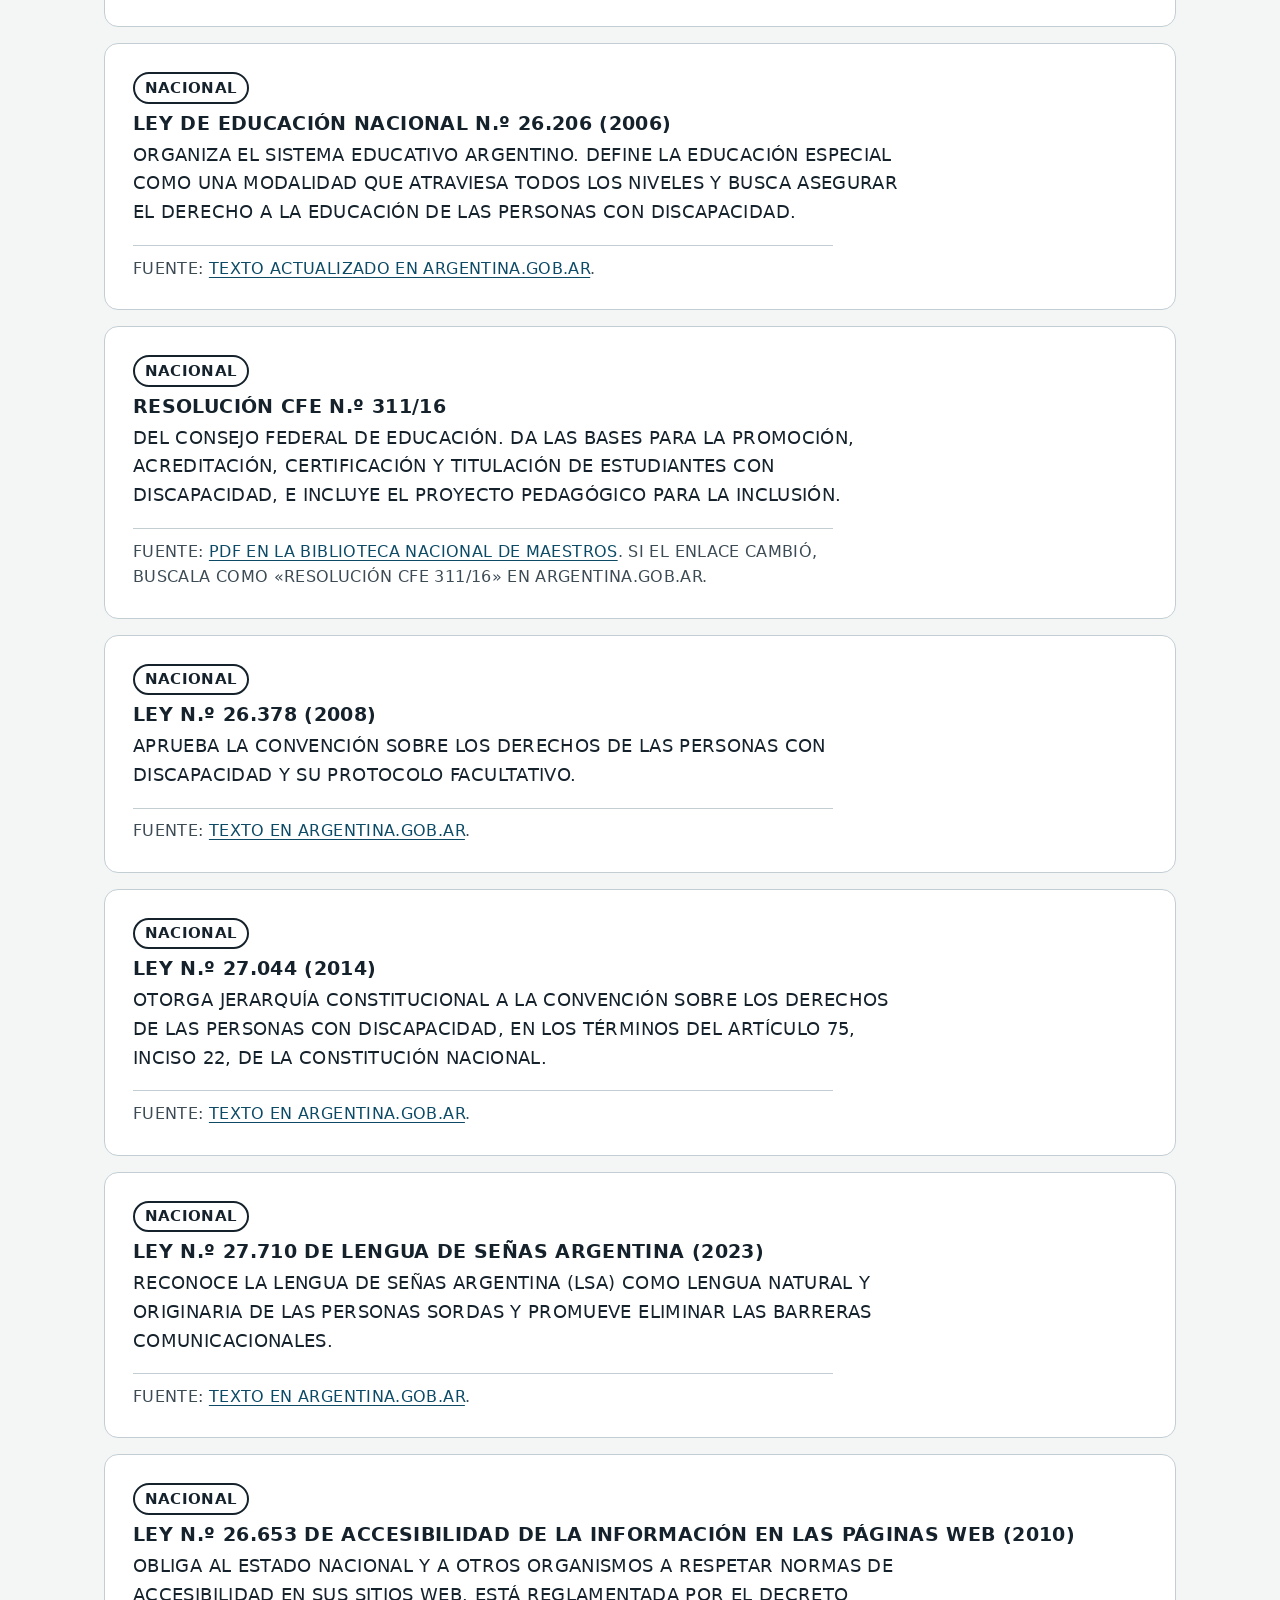
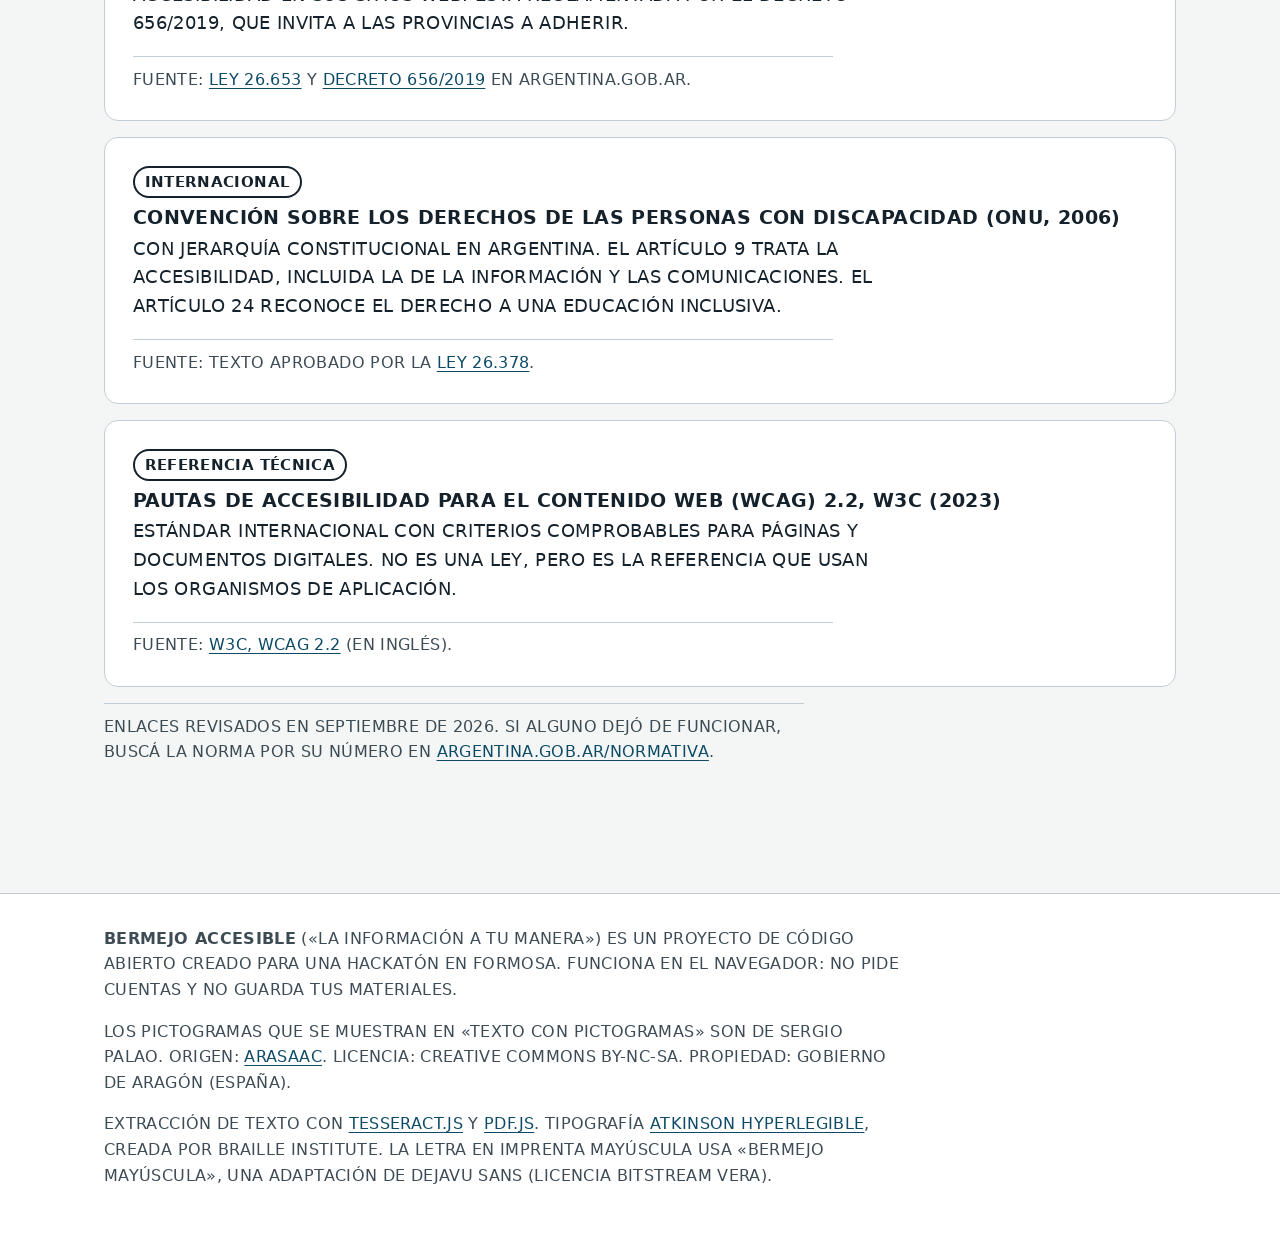
==== commit 42a4a9f3: "Add files via upload" ====
--- a/docente.html
+++ b/docente.html
@@ -12,7 +12,7 @@
   <link rel="stylesheet" href="css/estilos.css">
   <script src="js/preferencias.js"></script>
   <script src="js/asistente-global.js" defer></script>
-  <script src="js/voz-navegacion.js" defer></script>
+  <script src="js/voz-ayuda.js" defer></script>
   <script src="js/docente.js" defer></script>
   <script src="js/consulta.js" defer></script>
 </head>
--- a/css/estilos.css
+++ b/css/estilos.css
@@ -1268,6 +1268,15 @@
 .voz-navegacion .fila-botones { display: flex; flex-wrap: wrap; gap: .6rem; }
 #voz-navegacion-estado { min-height: 1.5em; overflow-wrap: anywhere; }
 @media (max-width: 30rem) { .voz-navegacion .boton { flex: 1 1 100%; } }
+.voz-abrir { position: fixed; right: 1rem; bottom: 5.5rem; z-index: 60; box-shadow: 0 2px 12px #0004; }
+.voz-panel { position: fixed; right: 1rem; bottom: 9.5rem; z-index: 61; width: min(26rem, calc(100vw - 2rem)); max-height: min(70vh, 34rem); overflow: auto; padding: 1rem; border: 2px solid var(--borde); border-radius: var(--radio); background: var(--superficie); box-shadow: 0 8px 24px #0004; }
+.voz-panel[hidden] { display: none; }
+.voz-panel__cabecera { display: flex; justify-content: space-between; align-items: flex-start; gap: .5rem; }
+.voz-panel h2 { margin: 0; font-size: 1.25rem; }
+.voz-panel .fila-botones { display: flex; flex-wrap: wrap; gap: .5rem; }
+.voz-panel p { overflow-wrap: anywhere; }
+@media (max-width: 30rem) { .voz-abrir { right: .5rem; bottom: 5.2rem; } .voz-panel { right: .5rem; bottom: 9rem; width: calc(100vw - 1rem); } }
+@media print { .voz-abrir, .voz-panel { display: none !important; } }
 .qom label { display: block; font-weight: 700; margin-block: 1rem .35rem; }
 .qom textarea, .qom select, .qom input[type="text"], .qom input[type="file"] { display: block; width: 100%; max-width: 100%; font: inherit; padding: .8rem; border: 2px solid currentColor; border-radius: .45rem; background: var(--superficie); color: var(--tinta); }
 .qom select { max-width: 24rem; }
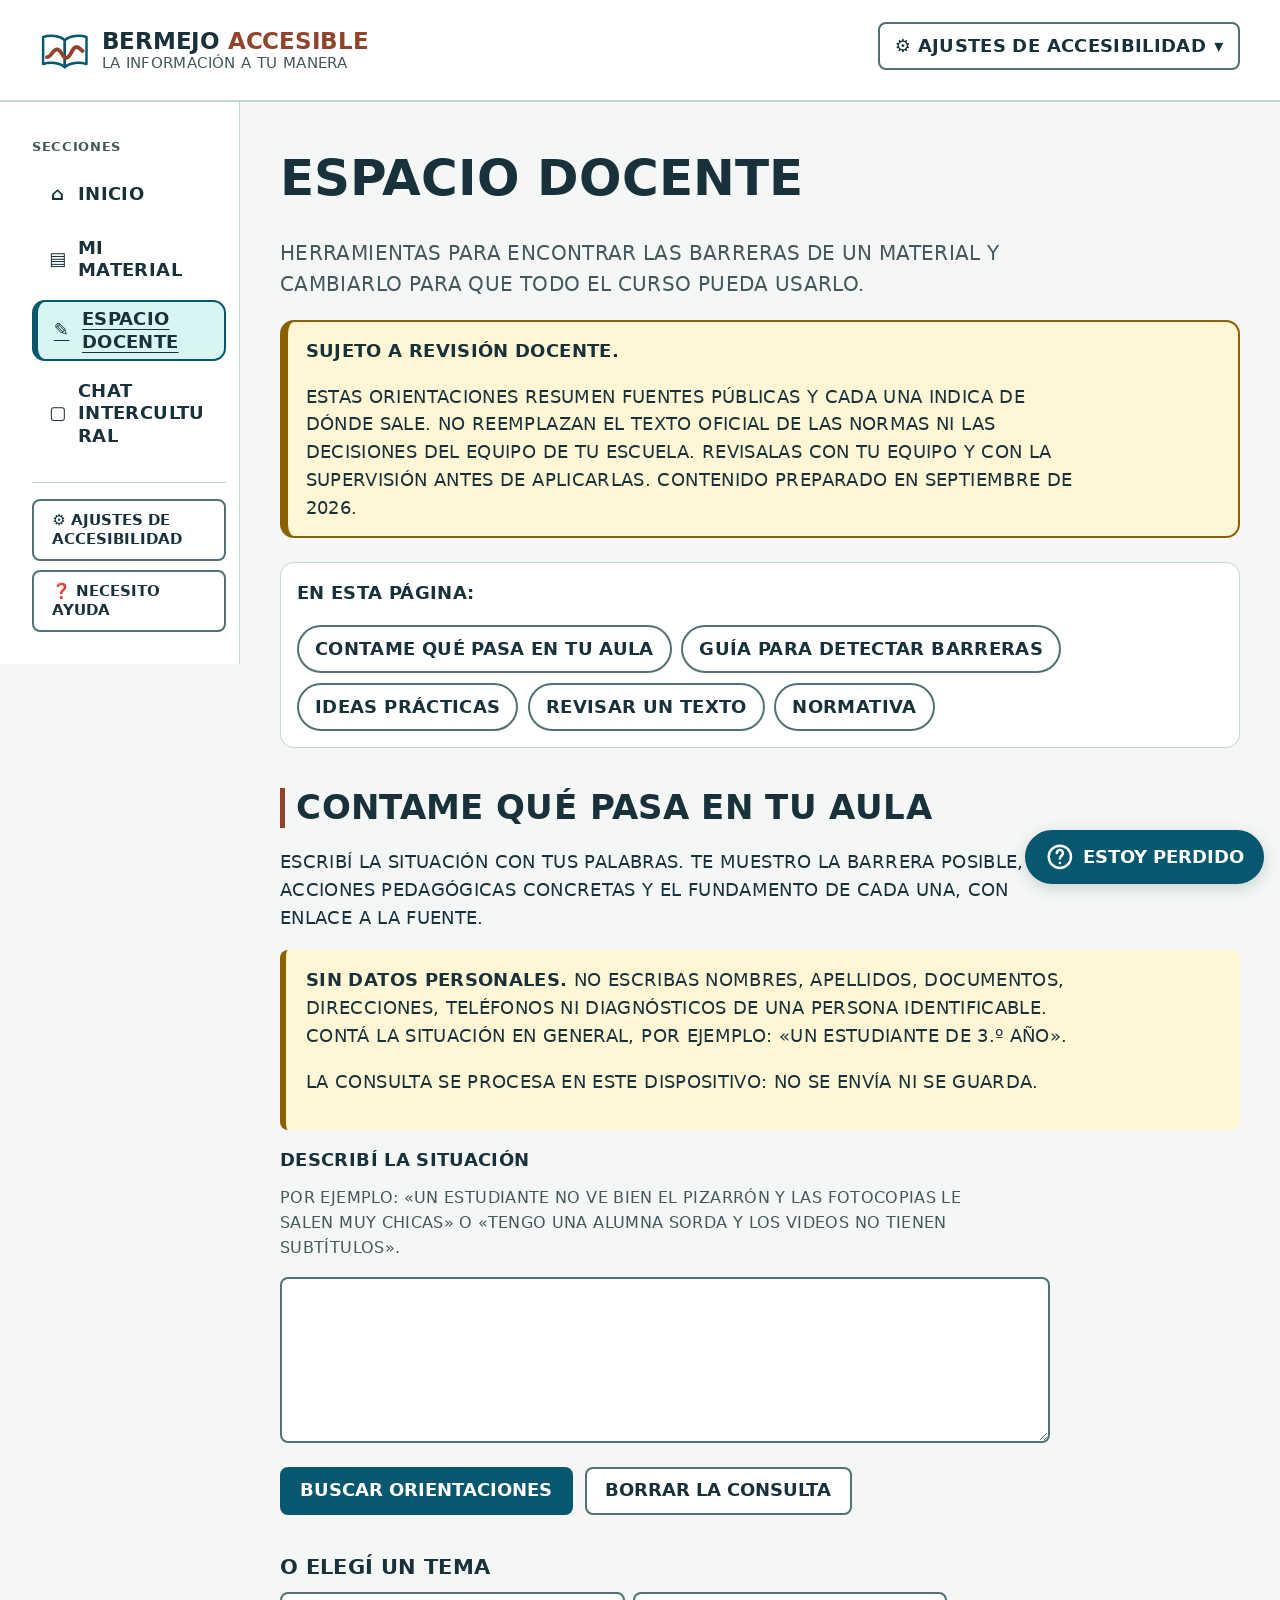
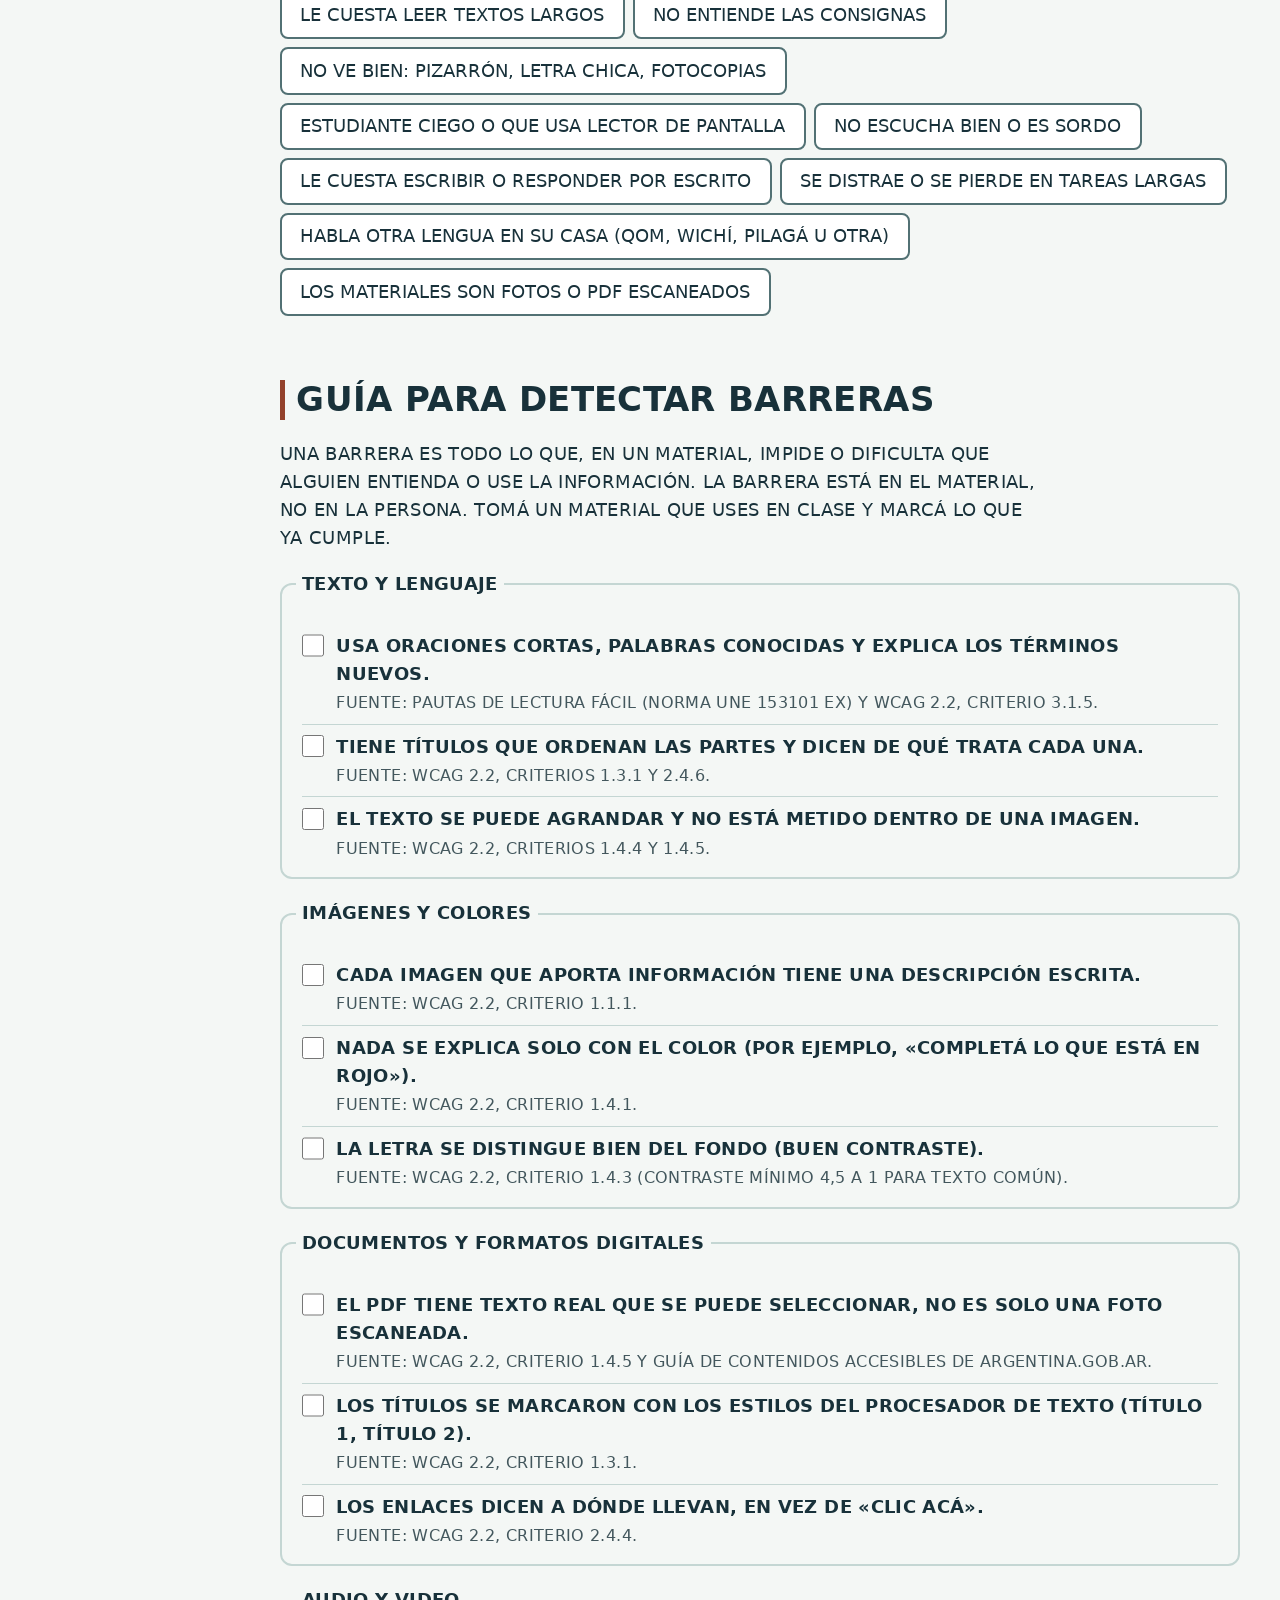
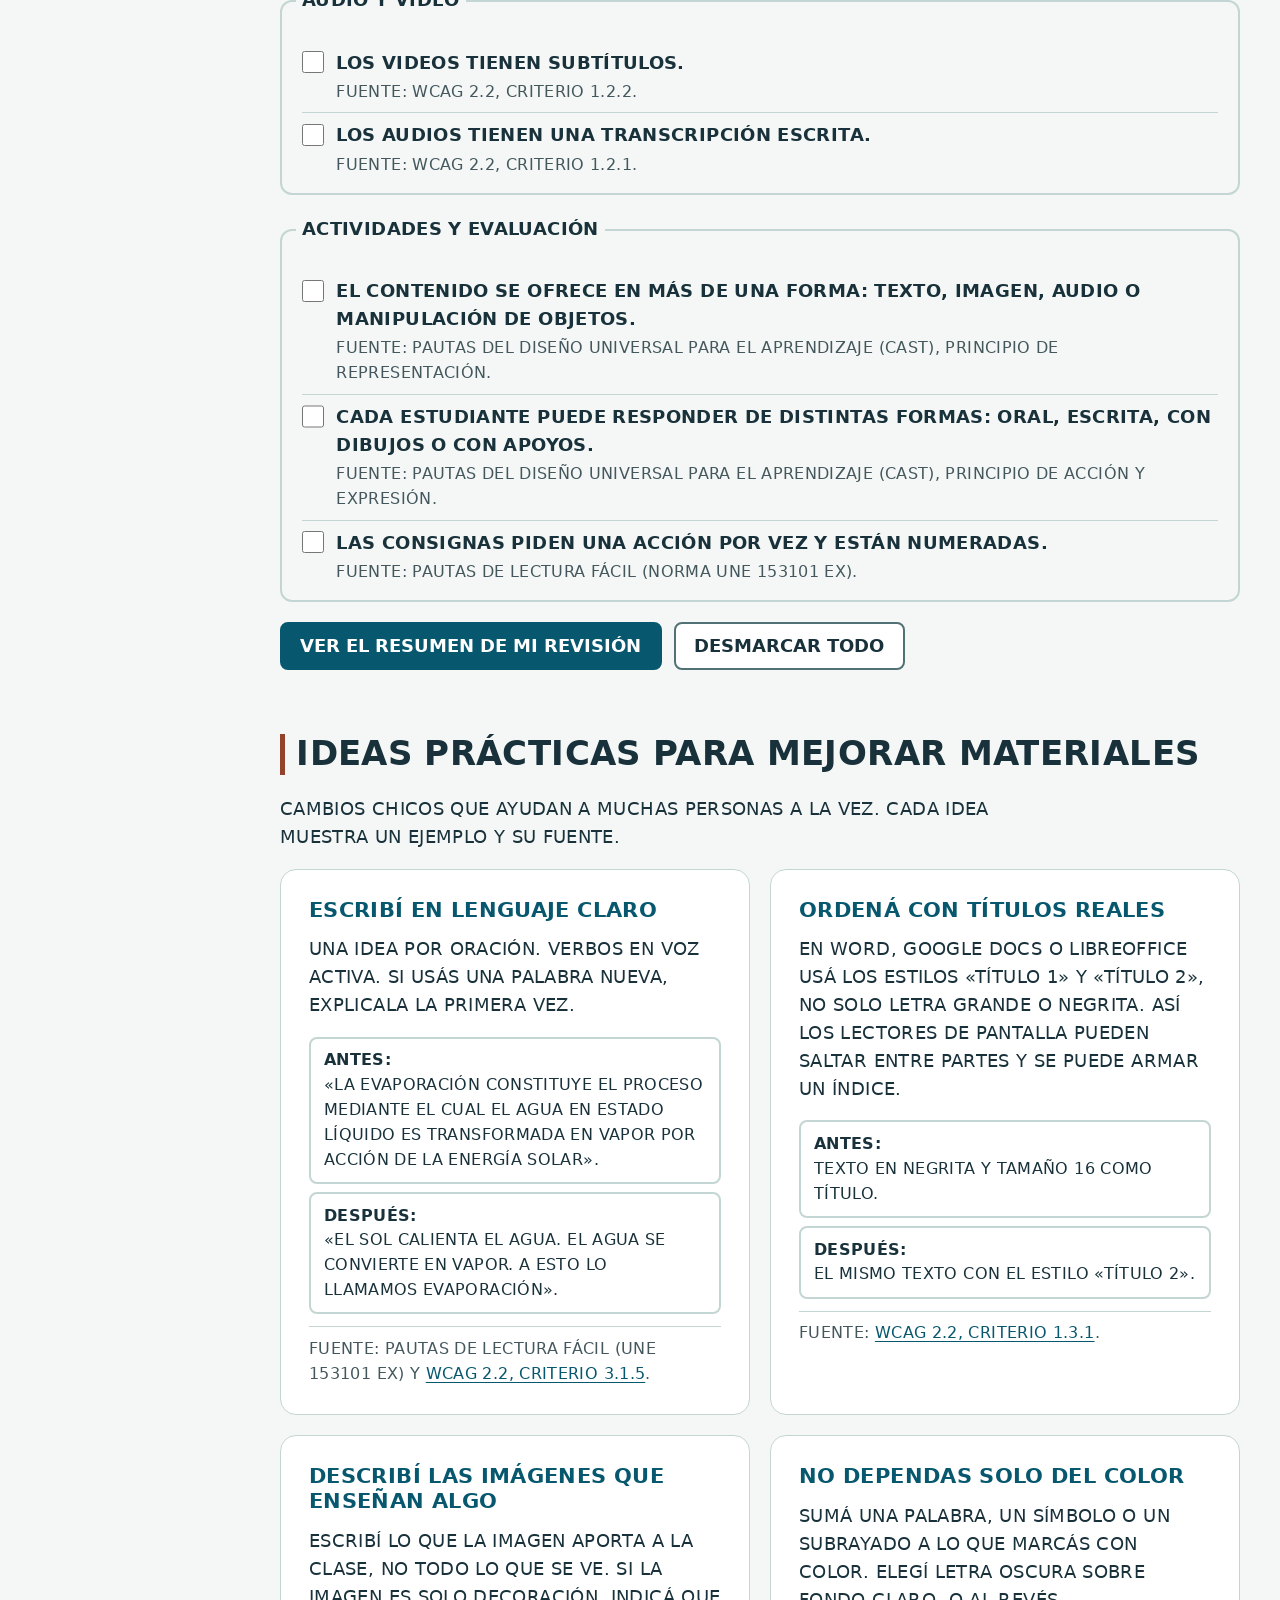
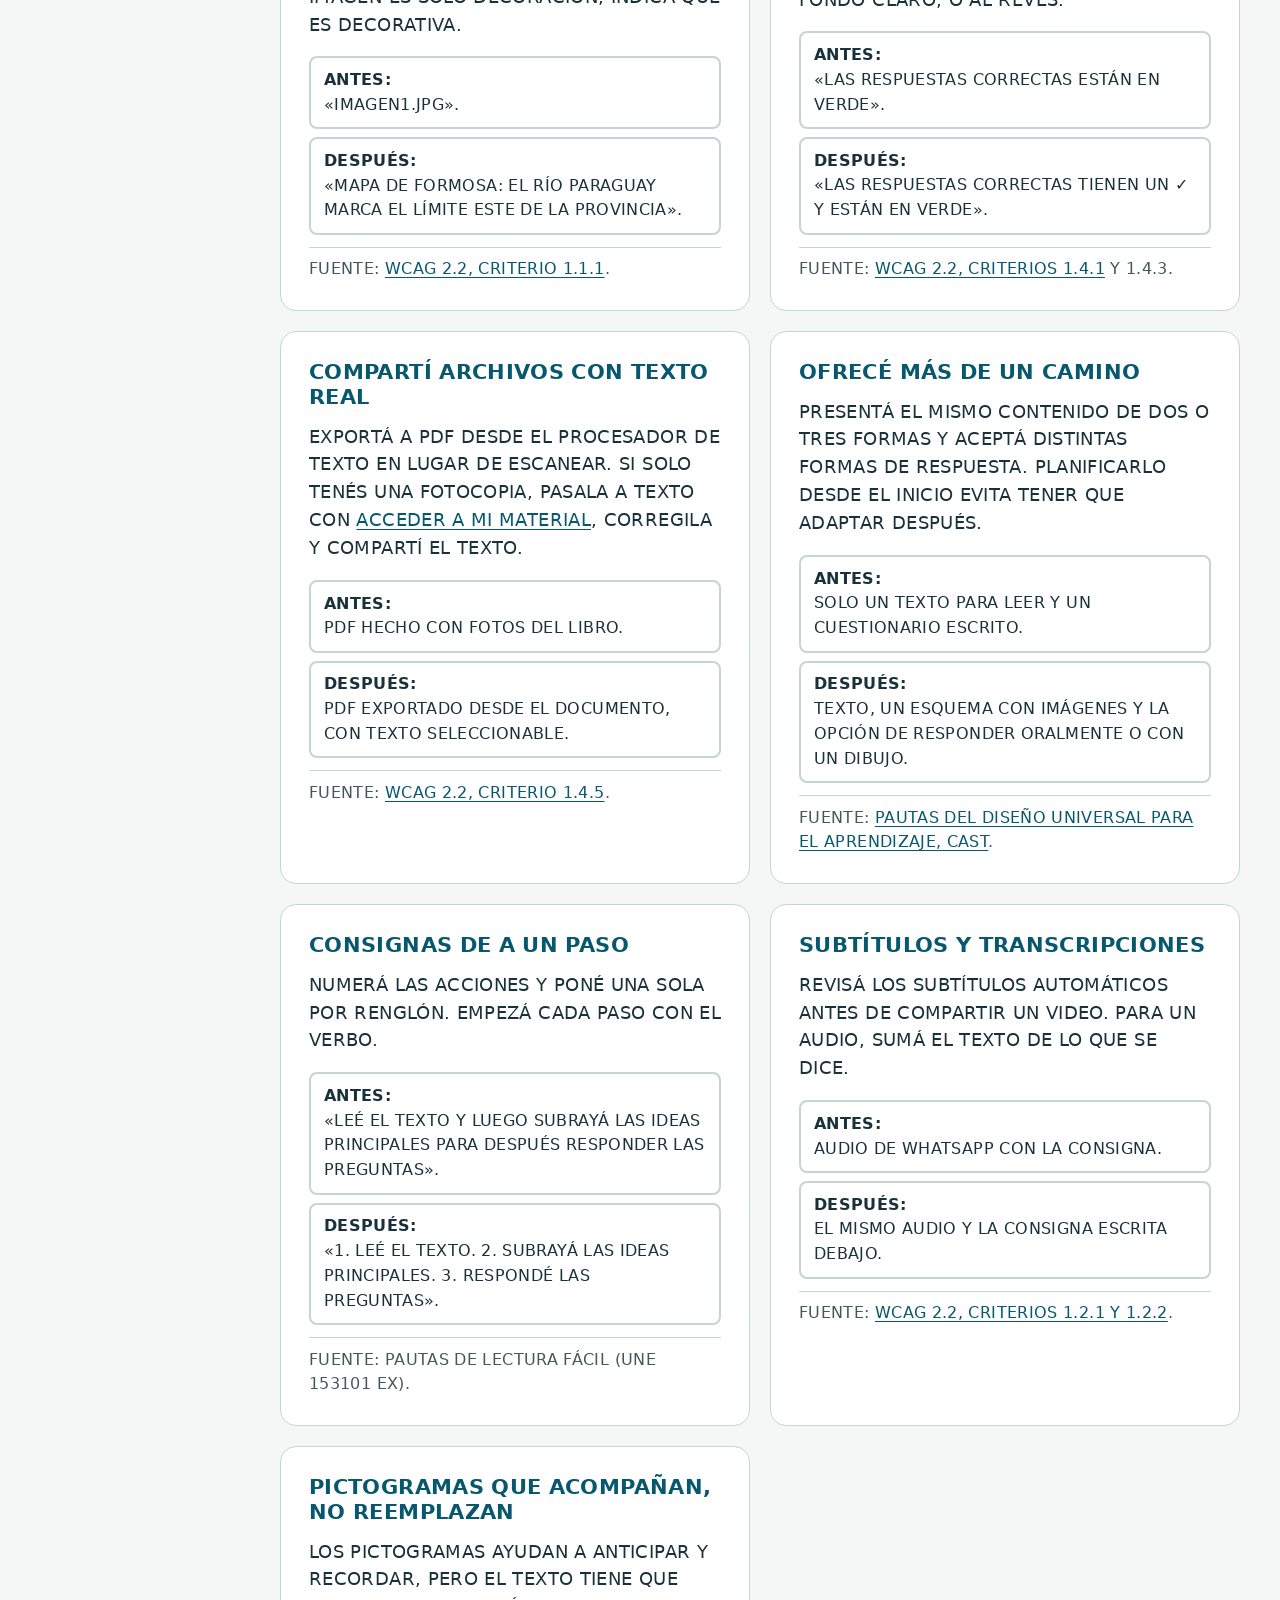
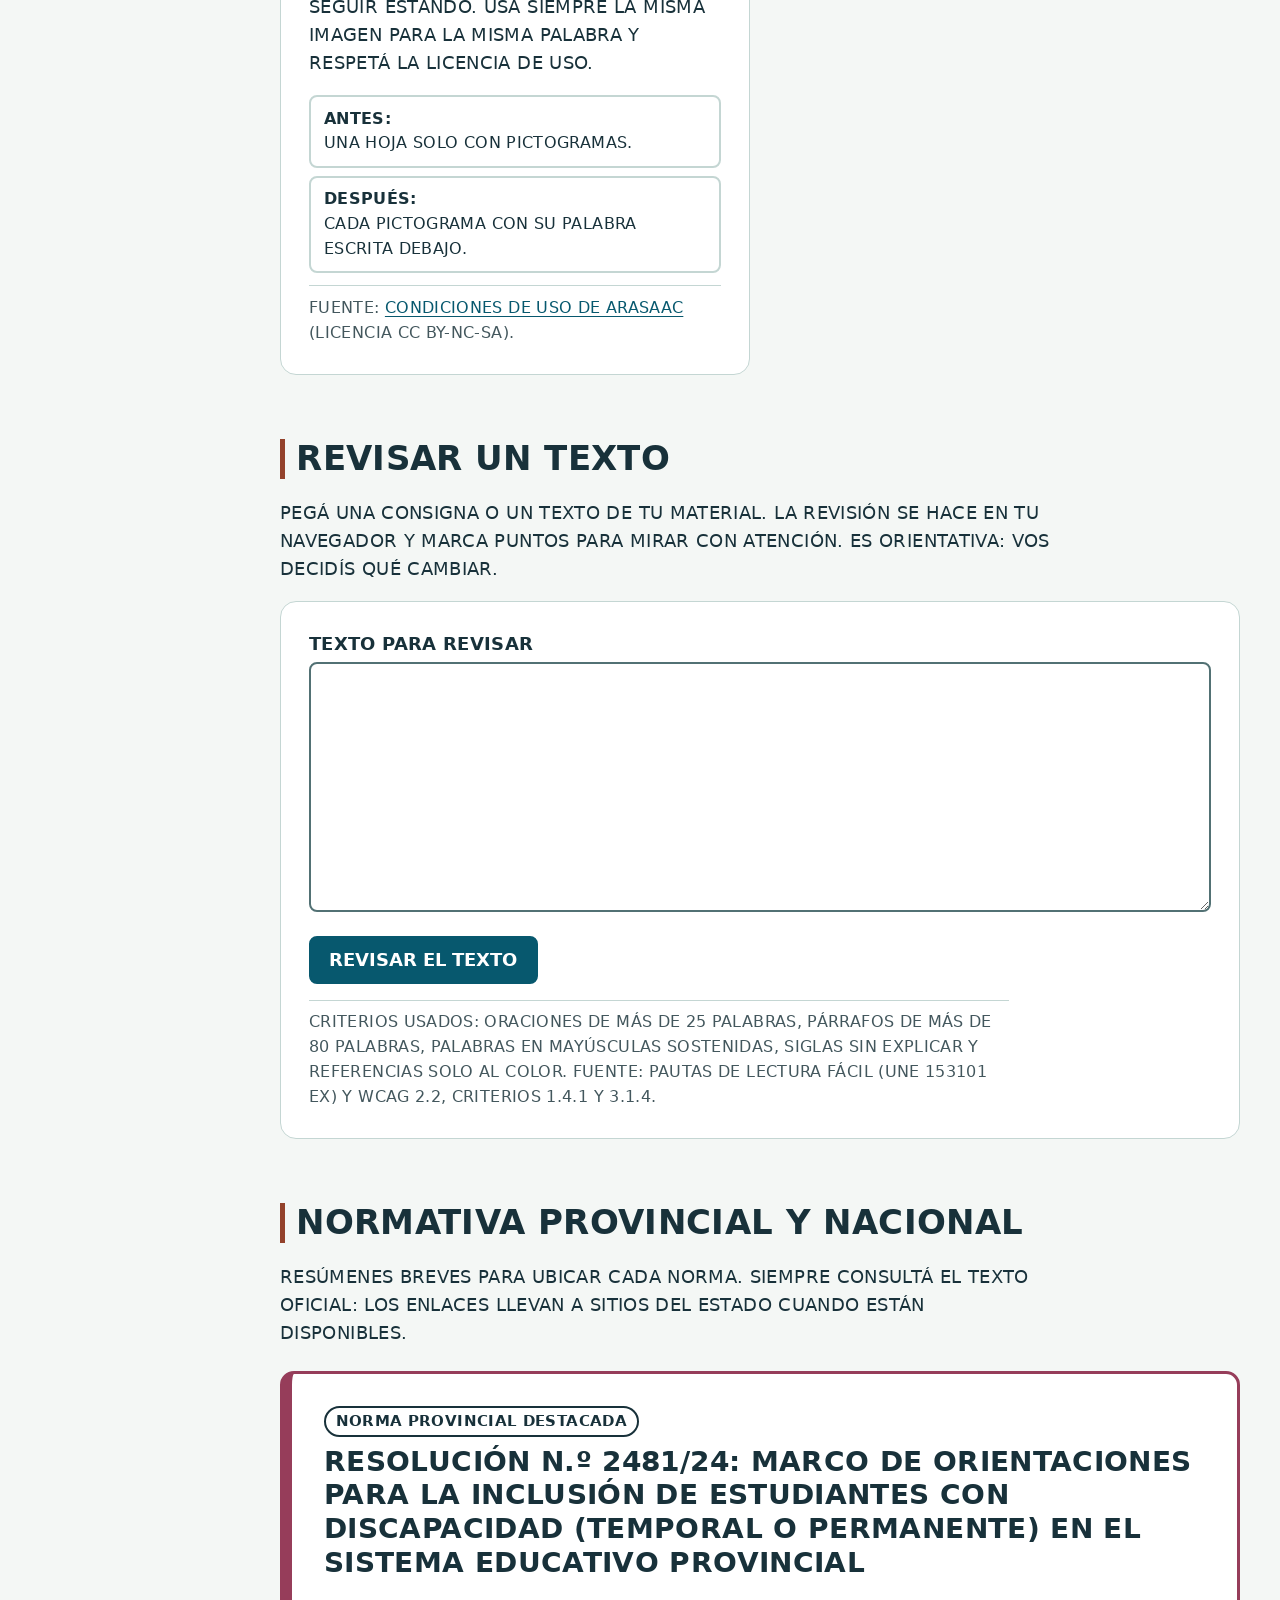
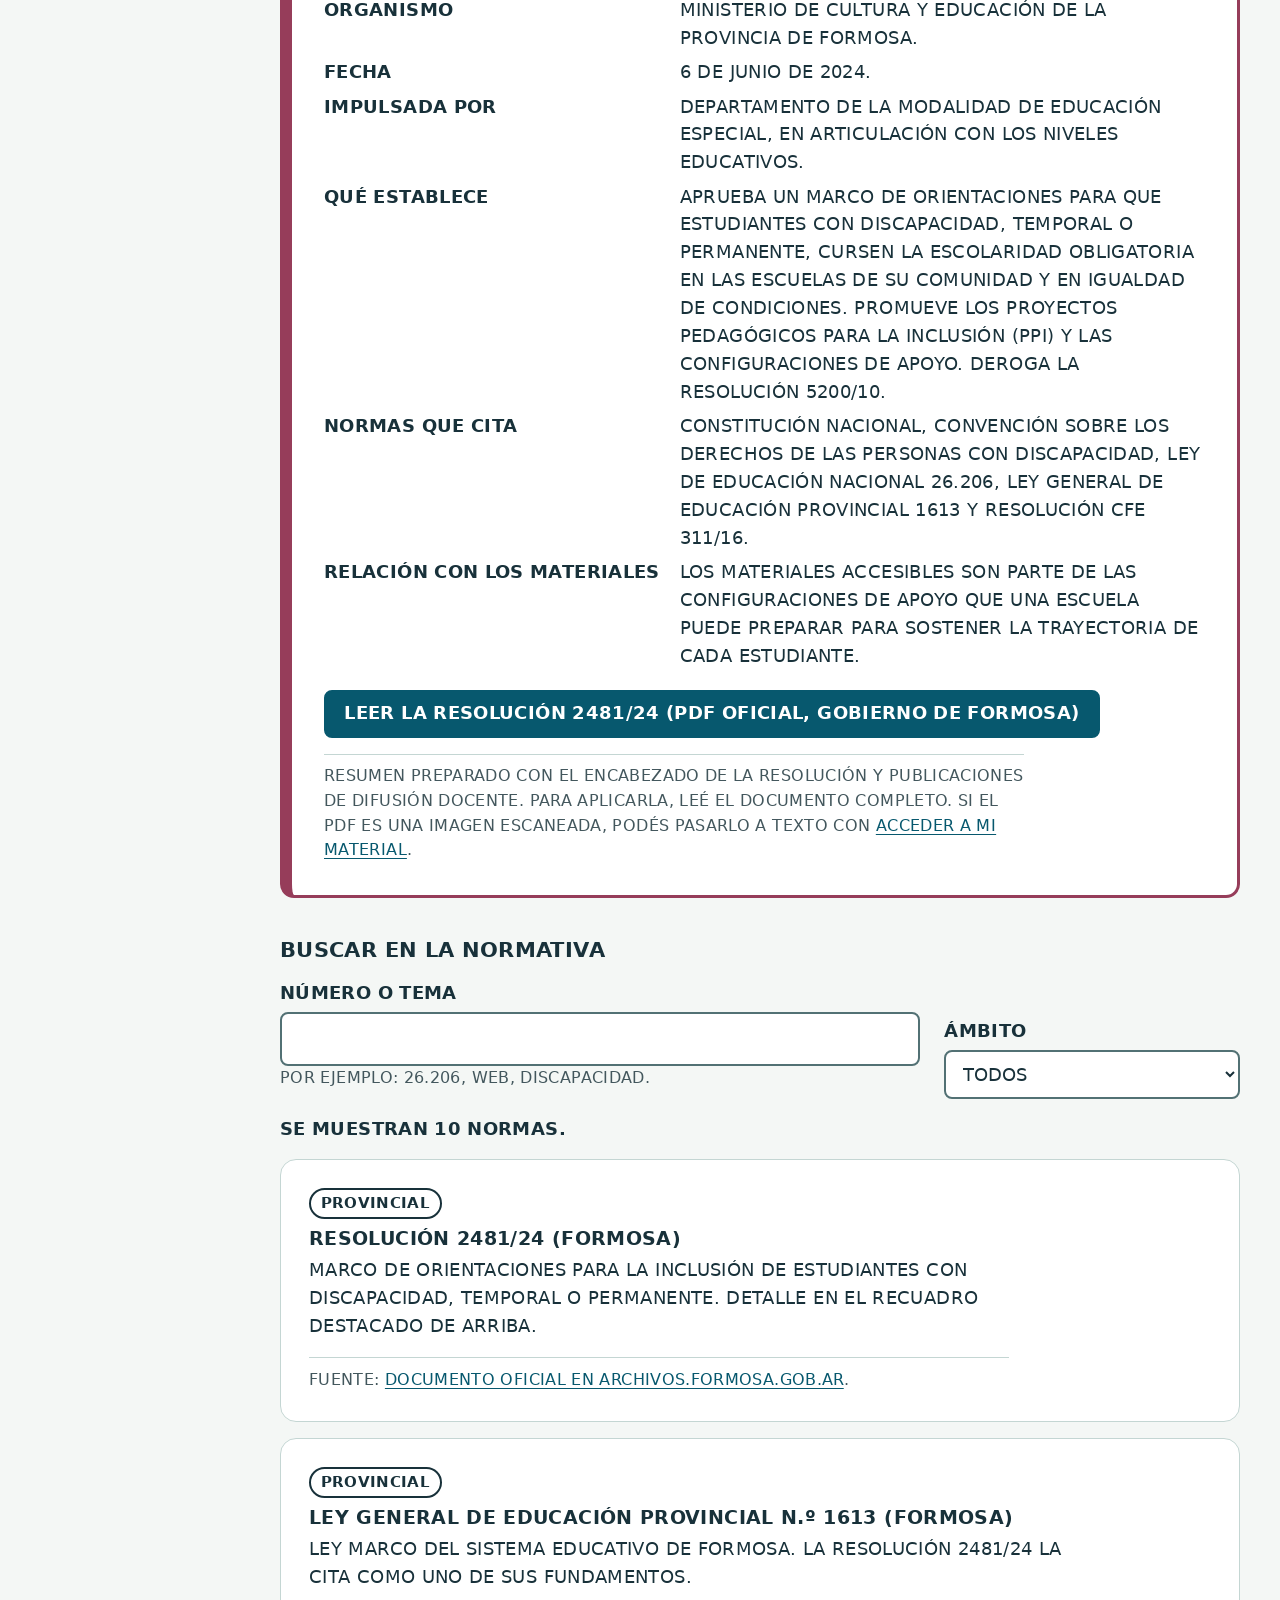
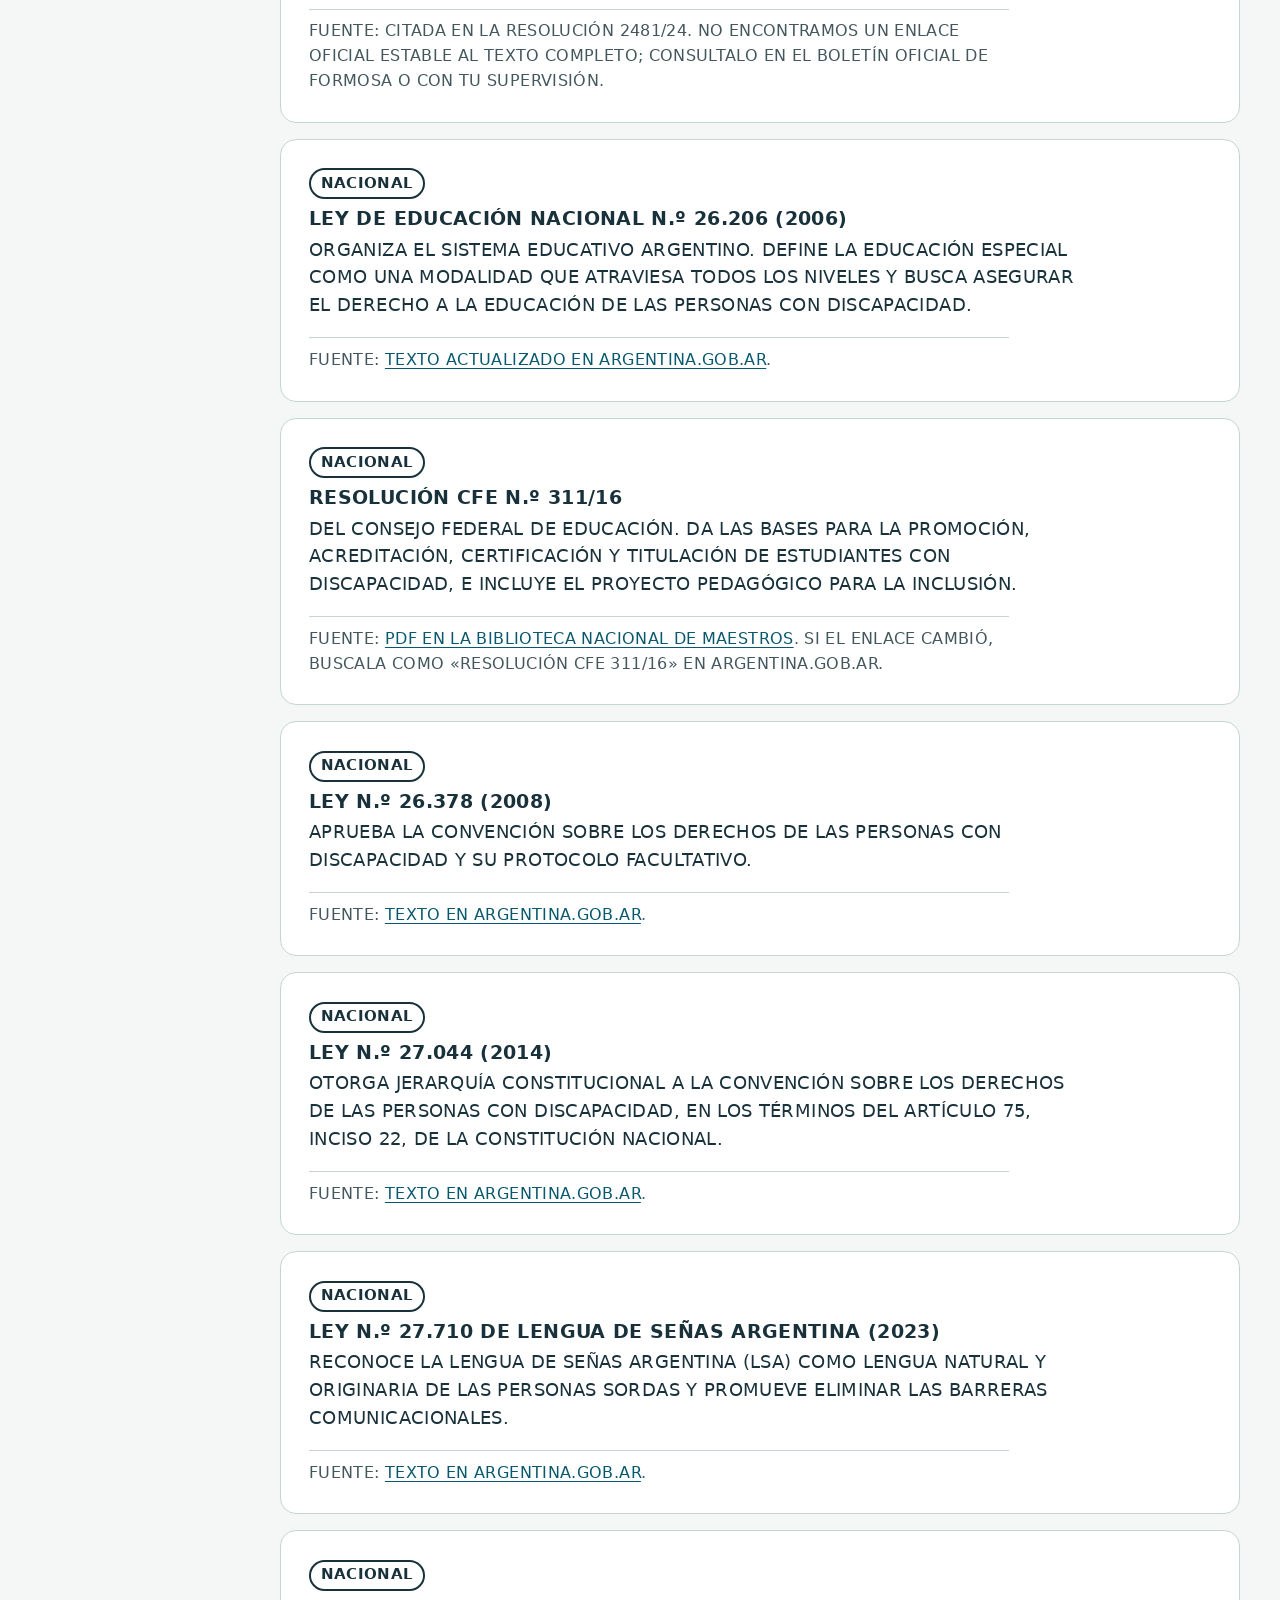
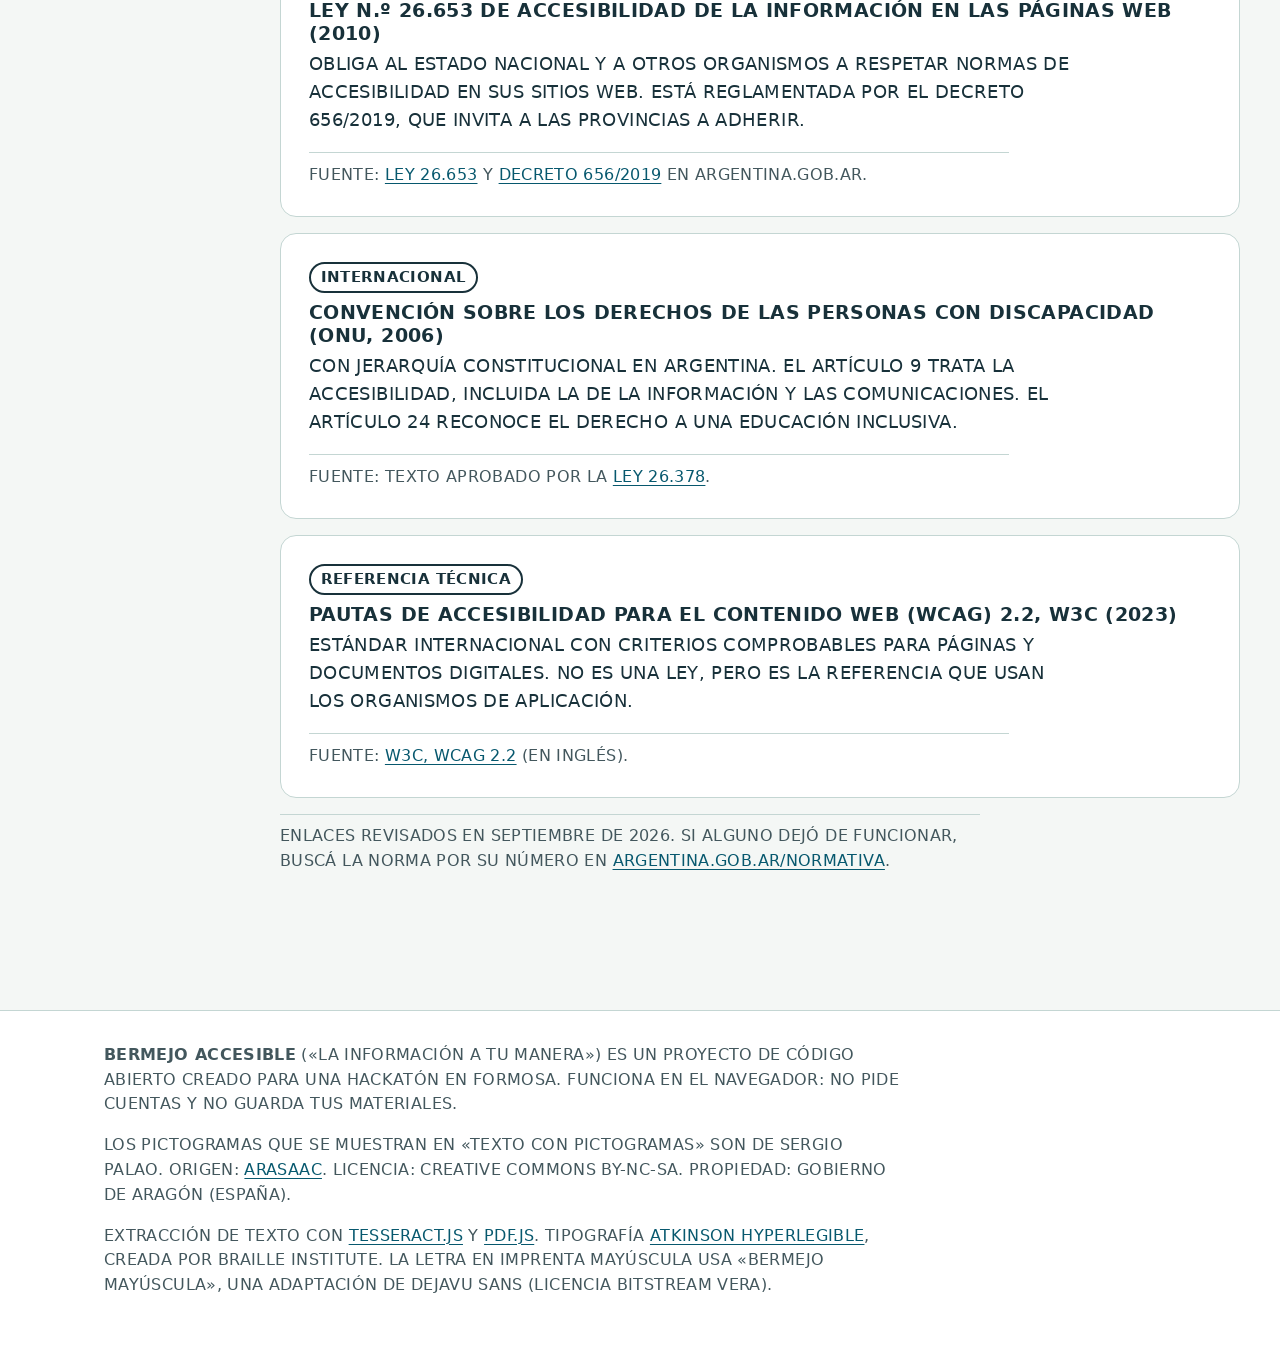
==== commit 3a56dbf9: "Add files via upload" ====
--- a/docente.html
+++ b/docente.html
@@ -10,9 +10,9 @@
   <link rel="stylesheet" href="https://fonts.googleapis.com/css2?family=Atkinson+Hyperlegible:ital,wght@0,400;0,700;1,400&amp;display=swap">
   <link rel="icon" href="icono.svg" type="image/svg+xml">
   <link rel="stylesheet" href="css/estilos.css">
+  <script src="js/navegacion.js" defer></script>
   <script src="js/preferencias.js"></script>
   <script src="js/asistente-global.js" defer></script>
-  <script src="js/voz-ayuda.js" defer></script>
   <script src="js/docente.js" defer></script>
   <script src="js/consulta.js" defer></script>
 </head>
@@ -31,40 +31,49 @@
           <span class="marca__lema">La información a tu manera</span>
         </span>
       </a>
-      <nav class="nav-principal" aria-label="Principal">
-        <ul>
-          <li><a href="index.html">Inicio</a></li>
-          <li><a href="material.html">Acceder a mi material</a></li>
-          <li><a href="docente.html" aria-current="page">Espacio docente</a></li>
-          <li><a href="qom.html">Chat intercultural</a></li>
-        </ul>
-      </nav>
-    </div>
-    <div class="ajustes" role="region" aria-labelledby="ajustes-titulo">
-      <div class="contenedor ajustes__fila">
-        <p class="ajustes__titulo" id="ajustes-titulo">Ajustes de lectura</p>
-        <div class="ajustes__grupo" role="group" aria-labelledby="letra-etiqueta">
-          <span class="ajustes__etiqueta" id="letra-etiqueta">Letra:</span>
-          <button type="button" class="boton boton--letra-mayuscula" data-letra-opcion="mayuscula" aria-pressed="true">Imprenta mayúscula</button>
-          <span class="ajustes__barra" aria-hidden="true">/</span>
-          <button type="button" class="boton boton--letra-habitual" data-letra-opcion="habitual" aria-pressed="false">Texto habitual</button>
-        </div>
-        <div class="ajustes__grupo" role="group" aria-labelledby="tam-etiqueta">
-          <span class="ajustes__etiqueta" id="tam-etiqueta">Tamaño del texto:</span>
-          <button type="button" class="boton" data-ajuste="achicar">Más chico</button>
-          <span class="ajustes__valor" id="tam-valor">100 %</span>
-          <button type="button" class="boton" data-ajuste="agrandar">Más grande</button>
-        </div>
-        <div class="ajustes__grupo" role="group" aria-labelledby="con-etiqueta">
-          <span class="ajustes__etiqueta" id="con-etiqueta">Contraste:</span>
-          <button type="button" class="boton" data-contraste-opcion="normal" aria-pressed="true">Normal</button>
-          <button type="button" class="boton" data-contraste-opcion="alto" aria-pressed="false">Alto</button>
-        </div>
-        <button type="button" class="boton" data-ajuste="restablecer">Restablecer ajustes</button>
-        <p class="visualmente-oculto" id="ajustes-anuncio" role="status" aria-live="polite"></p>
+      <div class="cabecera__acciones">
+        <button class="boton menu-abrir" type="button" aria-controls="menu-principal" aria-expanded="false">☰ Menú</button>
+        <details class="ajustes" id="ajustes">
+          <summary class="boton">⚙ Ajustes de accesibilidad</summary>
+          <div class="ajustes__fila">
+            <p class="ajustes__titulo" id="ajustes-titulo">Ajustes de lectura</p>
+            <div class="ajustes__grupo" role="group" aria-labelledby="letra-etiqueta">
+              <span class="ajustes__etiqueta" id="letra-etiqueta">Letra:</span>
+              <button type="button" class="boton boton--letra-mayuscula" data-letra-opcion="mayuscula" aria-pressed="true">Imprenta mayúscula</button>
+              <button type="button" class="boton boton--letra-habitual" data-letra-opcion="habitual" aria-pressed="false">Texto habitual</button>
+            </div>
+            <div class="ajustes__grupo" role="group" aria-labelledby="tam-etiqueta">
+              <span class="ajustes__etiqueta" id="tam-etiqueta">Tamaño del texto:</span>
+              <button type="button" class="boton" data-ajuste="achicar">Más chico</button>
+              <span class="ajustes__valor" id="tam-valor">100 %</span>
+              <button type="button" class="boton" data-ajuste="agrandar">Más grande</button>
+            </div>
+            <div class="ajustes__grupo" role="group" aria-labelledby="con-etiqueta">
+              <span class="ajustes__etiqueta" id="con-etiqueta">Contraste:</span>
+              <button type="button" class="boton" data-contraste-opcion="normal" aria-pressed="true">Normal</button>
+              <button type="button" class="boton" data-contraste-opcion="alto" aria-pressed="false">Alto</button>
+            </div>
+            <button type="button" class="boton" data-ajuste="restablecer">Restablecer ajustes</button>
+            <p class="visualmente-oculto" id="ajustes-anuncio" role="status" aria-live="polite"></p>
+          </div>
+        </details>
       </div>
     </div>
   </header>
+  <div class="sitio-grid">
+      <nav class="nav-principal" id="menu-principal" aria-label="Secciones principales">
+        <p class="nav-principal__titulo">Secciones</p>
+        <ul>
+          <li><a href="index.html"><span aria-hidden="true">⌂</span> Inicio</a></li>
+          <li><a href="material.html"><span aria-hidden="true">▤</span> Mi material</a></li>
+          <li><a href="docente.html" aria-current="page"><span aria-hidden="true">✎</span> Espacio docente</a></li>
+          <li><a href="qom.html"><span aria-hidden="true">▢</span> Chat intercultural</a></li>
+        </ul>
+        <div class="nav-principal__atajos">
+          <button type="button" class="boton" data-abrir-ajustes>⚙ Ajustes de accesibilidad</button>
+          <button type="button" class="boton" data-abrir-ayuda>❓ Necesito ayuda</button>
+        </div>
+      </nav>
 
   <main id="contenido" tabindex="-1">
     <div class="contenedor">
@@ -429,6 +438,7 @@
       </section>
     </div>
   </main>
+  </div>
   <footer class="pie">
     <div class="contenedor">
       <p><strong>Bermejo Accesible</strong> («La información a tu manera») es un proyecto de código abierto creado para una hackatón en Formosa. Funciona en el navegador: no pide cuentas y no guarda tus materiales.</p>
--- a/css/estilos.css
+++ b/css/estilos.css
@@ -1239,18 +1239,6 @@
   .ayuda-icono { stroke: currentColor; }
 }
 
-/* Video con subtítulos y transcripción: controles nativos y campos amplios. */
-.video-carga { margin-block: 1.5rem; }
-.video-carga .etiqueta { display: block; margin-top: 1rem; }
-.video-carga input[type="file"], .video-carga textarea { display: block; width: 100%; max-width: 100%; }
-.video-carga .boton { margin-block: 1rem; }
-.video-vista { margin-block: 1.5rem; }
-.video-vista video { display: block; width: min(100%, 48rem); height: auto; max-height: 65vh; background: #000; }
-@media print { .video-vista { display: none !important; } }
-
-.youtube-marco { width: min(100%, 48rem); aspect-ratio: 16 / 9; background: #142f3d; }
-.youtube-marco iframe { width: 100%; height: 100%; border: 0; }
-.video-carga input[type="url"] { width: 100%; max-width: 100%; }
 .laminas-formosa { display: grid; grid-template-columns: repeat(3, minmax(0, 1fr)); gap: 1rem; margin-block: 1.2rem; }
 .lamina { min-width: 0; margin: 0; border: 2px solid #718d8b; border-radius: .6rem; overflow: hidden; background: #f2f7f5; }
 .lamina__foto { display: block; width: 100%; max-width: 100%; aspect-ratio: 1 / 1; object-fit: cover; }
@@ -1262,21 +1250,6 @@
 @media (forced-colors: active) { .lamina { border-color: CanvasText; } }
 
 /* Conversación intercultural, legible a 320 px y con zoom. */
-.voz-navegacion { margin-block: 1rem; padding-block: 1rem; border: 2px solid var(--borde); border-radius: var(--radio); background: var(--superficie); }
-.voz-navegacion h2 { font-size: 1.25rem; margin-block: 0 .5rem; }
-.voz-navegacion p { max-width: 70ch; }
-.voz-navegacion .fila-botones { display: flex; flex-wrap: wrap; gap: .6rem; }
-#voz-navegacion-estado { min-height: 1.5em; overflow-wrap: anywhere; }
-@media (max-width: 30rem) { .voz-navegacion .boton { flex: 1 1 100%; } }
-.voz-abrir { position: fixed; right: 1rem; bottom: 5.5rem; z-index: 60; box-shadow: 0 2px 12px #0004; }
-.voz-panel { position: fixed; right: 1rem; bottom: 9.5rem; z-index: 61; width: min(26rem, calc(100vw - 2rem)); max-height: min(70vh, 34rem); overflow: auto; padding: 1rem; border: 2px solid var(--borde); border-radius: var(--radio); background: var(--superficie); box-shadow: 0 8px 24px #0004; }
-.voz-panel[hidden] { display: none; }
-.voz-panel__cabecera { display: flex; justify-content: space-between; align-items: flex-start; gap: .5rem; }
-.voz-panel h2 { margin: 0; font-size: 1.25rem; }
-.voz-panel .fila-botones { display: flex; flex-wrap: wrap; gap: .5rem; }
-.voz-panel p { overflow-wrap: anywhere; }
-@media (max-width: 30rem) { .voz-abrir { right: .5rem; bottom: 5.2rem; } .voz-panel { right: .5rem; bottom: 9rem; width: calc(100vw - 1rem); } }
-@media print { .voz-abrir, .voz-panel { display: none !important; } }
 .qom label { display: block; font-weight: 700; margin-block: 1rem .35rem; }
 .qom textarea, .qom select, .qom input[type="text"], .qom input[type="file"] { display: block; width: 100%; max-width: 100%; font: inherit; padding: .8rem; border: 2px solid currentColor; border-radius: .45rem; background: var(--superficie); color: var(--tinta); }
 .qom select { max-width: 24rem; }
@@ -1287,3 +1260,248 @@
 .chat-intercultural__rol input[type="radio"] { width: auto; display: inline; accent-color: var(--accion-fondo); }
 .chat-intercultural fieldset { min-width: 0; margin-block: 1.5rem; border: 2px solid var(--borde); padding: 1rem; }
 @media print { .chat-intercultural form, .chat-intercultural__idioma, .ayuda-lanzadores { display: none !important; } }
+
+/* Navegación clara: barra lateral en pantallas amplias, menú desplegable en móviles. */
+.sitio-grid {
+  display: grid;
+  grid-template-columns: minmax(13rem, 16rem) minmax(0, 1fr);
+  max-width: 100rem;
+  margin-inline: auto;
+  min-width: 0;
+}
+.sitio-grid > main { min-width: 0; }
+.cabecera { position: relative; z-index: 20; }
+.cabecera__acciones { display: flex; align-items: center; gap: .75rem; min-width: 0; }
+.menu-abrir { display: none; }
+.cabecera .ajustes { border: 0; background: transparent; }
+.cabecera .ajustes > summary { list-style: none; }
+.cabecera .ajustes > summary::-webkit-details-marker { display: none; }
+.cabecera .ajustes > summary::after { content: ' ▾'; }
+.cabecera .ajustes[open] > summary::after { content: ' ▴'; }
+.cabecera .ajustes__fila {
+  position: absolute;
+  right: 1rem;
+  top: calc(100% - .3rem);
+  z-index: 30;
+  display: grid;
+  width: min(42rem, calc(100vw - 2rem));
+  max-height: min(80vh, 40rem);
+  overflow: auto;
+  padding: 1rem;
+  border: 2px solid var(--borde);
+  border-radius: var(--radio);
+  background: var(--superficie);
+  box-shadow: 0 .4rem 1.2rem rgba(0,0,0,.16);
+}
+.cabecera .ajustes__grupo { border-top: 1px solid var(--linea); padding-top: .65rem; }
+.nav-principal {
+  align-self: start;
+  position: sticky;
+  top: 0;
+  max-height: 100vh;
+  overflow-y: auto;
+  padding: 1.5rem .8rem 2rem clamp(1rem, 3vw, 2rem);
+  border-right: 1px solid var(--linea);
+  background: var(--superficie);
+}
+.nav-principal__titulo { margin: 0 0 .65rem; font-weight: 700; }
+.nav-principal ul { display: grid; gap: .35rem; }
+.nav-principal li { max-width: none; }
+.nav-principal a { display: flex; width: 100%; gap: .6rem; border: 2px solid transparent; border-radius: .5rem; line-height: 1.25; }
+.nav-principal a span { flex: 0 0 1.2em; text-align: center; }
+.nav-principal a[aria-current="page"] {
+  border-color: var(--lapacho);
+  border-left-width: .4rem;
+  background: var(--lapacho-claro);
+  text-decoration: underline;
+  text-underline-offset: .2em;
+}
+.nav-principal__atajos { display: grid; gap: .55rem; border-top: 1px solid var(--linea); margin-top: 1rem; padding-top: 1rem; }
+.nav-principal__atajos .boton { justify-content: flex-start; width: 100%; text-align: left; }
+.caminos--inicio { grid-template-columns: repeat(auto-fit, minmax(min(100%, 17rem), 1fr)); margin-block: 1.8rem; }
+.caminos--inicio .camino { min-height: 14rem; gap: .6rem; }
+.caminos--inicio .camino h2 { font-size: clamp(1.45rem, 2.5vw, 1.9rem); }
+.caminos--inicio .camino p { margin: 0; }
+.caminos--inicio .camino__icono { font-size: 1.8rem; line-height: 1; }
+.caminos--inicio .camino__accion { margin-top: auto; font-weight: 700; text-decoration: underline; }
+.camino--chat { background: var(--banado); }
+html[data-contraste="alto"] .camino--chat { background: #000; }
+.inicio-ayuda { padding: 1rem; border: 2px solid var(--linea); border-radius: var(--radio); background: var(--superficie); }
+.inicio-ayuda p { margin-bottom: .5rem; font-weight: 700; }
+.inicio-informacion { margin-block: 2rem; border-top: 1px solid var(--linea); }
+.inicio-informacion > summary { cursor: pointer; padding: 1rem .25rem; font-weight: 700; color: var(--enlace); }
+.inicio-informacion__contenido { padding-block: 1rem; }
+@media (max-width: 60rem) {
+  .sitio-grid { display: block; }
+  .menu-abrir { display: inline-flex; }
+  .nav-principal { position: static; max-height: none; border-right: 0; border-bottom: 2px solid var(--linea); padding: 1rem; }
+  .nav-principal[data-menu-cerrado="true"] { display: none; }
+  .nav-principal__atajos { grid-template-columns: repeat(auto-fit, minmax(min(100%, 13rem), 1fr)); }
+}
+@media (max-width: 36rem) {
+  .cabecera__fila { align-items: flex-start; }
+  .cabecera__acciones { flex-wrap: wrap; width: 100%; }
+  .cabecera__acciones .boton { min-height: 2.75rem; }
+  .cabecera .ajustes__fila { right: .5rem; width: calc(100vw - 1rem); }
+}
+@media print {
+  .nav-principal, .menu-abrir, .cabecera .ajustes { display: none !important; }
+  .sitio-grid { display: block; }
+}
+
+/* Versión visual simplificada: superficies serenas, señales claras y foco visible. */
+:root {
+  --tinta: #18313a;
+  --tinta-suave: #43575d;
+  --papel: #f4f7f5;
+  --superficie: #ffffff;
+  --linea: #c4d6d3;
+  --borde: #527174;
+  --rio: #075864;
+  --rio-claro: #e3f2f0;
+  --lapacho: #873e52;
+  --lapacho-claro: #faeaf0;
+  --banado: #205d54;
+  --banado-claro: #e8f2ed;
+  --enlace: #075864;
+  --accion-fondo: #075864;
+  --accion-hover: #084a54;
+  --bermejo: #93452f;
+  --radio: 14px;
+}
+html[data-contraste="alto"] { --bermejo: #fff; }
+body { line-height: 1.55; }
+.cabecera { box-shadow: 0 1px 0 var(--linea); }
+.cabecera__fila { max-width: 100rem; padding-block: .9rem; }
+.marca__nombre { font-size: 1.45rem; }
+.marca__logo { width: 3.1rem; }
+.sitio-grid { grid-template-columns: minmax(13rem, 15rem) minmax(0, 1fr); }
+.nav-principal { background: var(--superficie); border-right: 1px solid var(--linea); padding-top: 2.25rem; }
+.nav-principal__titulo { color: var(--tinta-suave); font-size: .84rem; letter-spacing: .05em; text-transform: uppercase; }
+.nav-principal a { margin-block: .13rem; border-radius: .8rem; }
+.nav-principal a:hover { background: var(--rio-claro); }
+.nav-principal a[aria-current="page"] { border-color: var(--rio); background: var(--rio-claro); }
+.nav-principal__atajos { margin-top: 1.5rem; }
+.nav-principal__atajos .boton { font-size: .94rem; }
+main { padding-block: clamp(1.5rem, 4vw, 3rem) 4.5rem; }
+main > .contenedor { max-width: 78rem; }
+.portada__hero {
+  position: relative;
+  overflow: hidden;
+  padding: clamp(1.5rem, 4vw, 3rem);
+  border: 2px solid var(--linea);
+  border-radius: 1.35rem;
+  background: var(--superficie);
+}
+.portada__hero::after {
+  content: ""; position: absolute; width: 13rem; height: 13rem; right: -4rem; bottom: -6.5rem;
+  border: 1.4rem solid var(--rio-claro); border-radius: 45% 55% 65% 35%; pointer-events: none;
+}
+.portada__ceja { font-size: .82rem; font-weight: 700; color: var(--bermejo); letter-spacing: .075em; }
+.portada h1 { position: relative; z-index: 1; font-size: clamp(2.15rem, 5vw, 3.5rem); max-width: 16ch; margin-bottom: .25em; }
+.portada__hero .intro { font-weight: 700; color: var(--rio); margin-bottom: .25em; }
+.portada__hero p:last-child { position: relative; z-index: 1; margin-bottom: 0; }
+.caminos--inicio { grid-template-columns: repeat(auto-fit, minmax(min(100%, 16rem), 1fr)); gap: 1rem; }
+.caminos--inicio .camino {
+  color: var(--tinta); background: #e4f1ef; border: 2px solid #a6c9c4;
+  border-radius: 1.2rem; min-height: 16.5rem; padding: 1.5rem;
+}
+.caminos--inicio .camino--docente { background: #fff0ea; border-color: #e8bcb0; }
+.caminos--inicio .camino--chat { background: #ecedf8; border-color: #bdc4df; }
+.caminos--inicio .camino h2 { line-height: 1.2; }
+.caminos--inicio .camino h2 a { color: var(--tinta); }
+.caminos--inicio .camino__icono {
+  display: grid; place-items: center; width: 3.6rem; height: 3.6rem;
+  border-radius: 1rem; background: var(--superficie); color: var(--rio);
+}
+.caminos--inicio .camino--docente .camino__icono { color: var(--lapacho); }
+.caminos--inicio .camino--chat .camino__icono { color: #424f82; }
+.caminos--inicio .camino__icono svg { width: 2rem; height: 2rem; fill: none; stroke: currentColor; stroke-width: 2.6; stroke-linejoin: round; stroke-linecap: round; }
+.caminos--inicio .camino__accion { color: var(--enlace); text-decoration: none; }
+.caminos--inicio .camino:hover { border-color: var(--rio); box-shadow: 0 .3rem .8rem #18313a16; }
+.inicio-ayuda { background: transparent; border: 0; padding: 0; display: flex; align-items: center; flex-wrap: wrap; gap: .65rem; }
+.inicio-ayuda .boton { min-height: 2.6rem; }
+.inicio-informacion { margin-top: 2rem; border: 1px solid var(--linea); border-radius: var(--radio); background: var(--superficie); }
+.inicio-informacion > summary { padding: 1rem 1.3rem; }
+.inicio-informacion__contenido { padding: .5rem 1.3rem 1.5rem; }
+.inicio-informacion__contenido > section { margin-top: 1.5rem; }
+.panel { border-radius: 1rem; box-shadow: none; }
+.opciones-carga { gap: 1rem; }
+.opciones-carga .panel { border-color: var(--linea); background: var(--superficie); }
+.opciones-carga .panel:nth-child(1) { border-top: .4rem solid var(--rio); }
+.opciones-carga .panel:nth-child(2) { border-top: .4rem solid var(--lapacho); }
+.opciones-carga .panel:nth-child(3) { border-top: .4rem solid var(--banado); }
+.demo-detalle { margin: 1.5rem 0 2rem; border: 2px solid var(--linea); border-radius: var(--radio); background: var(--superficie); }
+.demo-detalle > summary { padding: 1rem 1.25rem; color: var(--enlace); }
+.demo-detalle > .panel { margin: 1rem; }
+.indicador { margin-top: 1.5rem; }
+.indice-pagina { padding: 1rem; background: var(--superficie); border: 1px solid var(--linea); border-radius: var(--radio); }
+.seccion-docente > h2 { border-left: .35rem solid var(--bermejo); padding-left: .7rem; }
+.pie { border-top: 1px solid var(--linea); }
+.ayuda-abrir { box-shadow: 0 .25rem .9rem #18313a30; border-radius: 999px; }
+.ayuda-panel { border-radius: 1rem; }
+html[data-contraste="alto"] .portada__hero,
+html[data-contraste="alto"] .caminos--inicio .camino,
+html[data-contraste="alto"] .caminos--inicio .camino__icono,
+html[data-contraste="alto"] .inicio-informacion,
+html[data-contraste="alto"] .demo-detalle { color: #fff; background: #000; border-color: #ffe14d; }
+html[data-contraste="alto"] .portada__hero::after { display: none; }
+html[data-contraste="alto"] .caminos--inicio .camino h2 a,
+html[data-contraste="alto"] .caminos--inicio .camino__accion { color: #ffe14d; }
+@media (max-width: 60rem) {
+  .sitio-grid { display: block; }
+  .nav-principal { padding: 1rem; }
+}
+@media (max-width: 36rem) {
+  .portada__hero::after { opacity: .45; }
+  .caminos--inicio .camino { min-height: 0; }
+  .inicio-informacion__contenido { padding-inline: 1rem; }
+}
+@media (prefers-reduced-motion: reduce) { .camino { transition: none; } }
+
+/* Nueva paleta y recorrido guiado */
+:root {
+  --rio: #07586e; --rio-claro: #d8f5f3;
+  --lapacho: #963d5a; --lapacho-claro: #ffe2ec;
+  --banado: #17634b; --banado-claro: #d9f4e6;
+  --bermejo: #93422b; --enlace: #07586e;
+  --accion-fondo: #07586e; --accion-hover: #043e50;
+}
+.portada__hero { border-color: #83c9c4; background: linear-gradient(125deg,#fff9e7 0%,#e7f9f5 60%,#fce9f1 100%); }
+.portada__hero::after { border-color: #67d2c3; opacity: .55; }
+.caminos--inicio .camino { background: #d8f5f3; border-color: #6bbdb5; }
+.caminos--inicio .camino--docente { background: #ffe7de; border-color: #dca08c; }
+.caminos--inicio .camino--chat { background: #e7e9ff; border-color: #a2a9df; }
+.caminos--inicio .camino__icono { background: #fff; }
+.bienvenida { max-width: min(38rem,calc(100vw - 2rem)); padding: 0; border: 3px solid var(--rio); border-radius: 1.25rem; box-shadow: 0 1rem 3rem #102e4070; color: var(--tinta); background: #fff; }
+.bienvenida::backdrop { background: #112d41bb; }
+.bienvenida__contenido { padding: clamp(1.25rem,4vw,2.5rem); }
+.bienvenida__simbolo { display: inline-grid; place-items: center; width: 3rem; height: 3rem; margin: 0; border-radius: 50%; background: #ffe08c; font-size: 1rem; font-weight: 800; }
+.bienvenida h2 { margin: .8rem 0; }
+.bienvenida__opciones { display: grid; gap: .8rem; margin-top: 1.4rem; }
+.bienvenida__opciones .boton { min-height: 3.6rem; text-align: left; justify-content: flex-start; }
+.ayuda-destacado { outline: .28rem solid #d56632 !important; outline-offset: .25rem; box-shadow: 0 0 0 .55rem #ffdf9a !important; }
+.accesos-lectura { display: grid; grid-template-columns: repeat(3,minmax(0,1fr)); gap: .8rem; margin: 1rem 0 1.5rem; }
+.acceso-lectura { display: flex; flex-direction: column; align-items: flex-start; gap: .35rem; min-height: 7rem; padding: 1rem; border: 2px solid #75bcb5; background: #d8f5f3; color: #12343e; font-size: 1.4rem; font-weight: 800; text-align: left; }
+.acceso-lectura:nth-child(2) { background: #ffe7de; border-color: #dca08c; }
+.acceso-lectura:nth-child(3) { background: #e7e9ff; border-color: #a2a9df; }
+.acceso-lectura span { font-size: 1.1rem; }
+.acceso-lectura[aria-pressed="true"] { border: 3px solid #07586e; box-shadow: inset 0 0 0 2px #fff,0 .2rem .6rem #112d4133; }
+.modos-avanzados,.ia-panel,.actividad { margin: 1.4rem 0; padding: 1.2rem; border: 2px solid #8bc8c1; border-radius: 1rem; background: #f1fbf8; }
+.modos-avanzados > summary,.ia-panel > summary { cursor: pointer; font-weight: 800; color: var(--enlace); }
+.ia-panel__contenido { margin-top: 1rem; }
+.ia-consentimiento { display: flex; align-items: flex-start; gap: .6rem; margin: 1rem 0; padding: .75rem; border-left: .3rem solid #b35269; background: #fff; }
+.ia-consentimiento input { flex: none; margin-top: .35em; }
+.ia-comparacion { display: grid; grid-template-columns: repeat(2,minmax(0,1fr)); gap: 1rem; margin: 1rem 0; }
+.ia-comparacion > div { min-width: 0; }
+.ia-texto-original { white-space: pre-wrap; overflow-wrap: anywhere; max-height: 25rem; overflow: auto; padding: 1rem; border: 1px solid #8aa9ad; background: #fff; }
+.actividad { border-color: #dca08c; background: #fff7ec; }
+.actividad__datos { display: grid; grid-template-columns: repeat(3,minmax(0,1fr)); gap: .8rem; }
+.actividad__datos label { display: block; }
+.actividad__opcion { display: block; margin: .8rem 0; padding: .7rem; border: 1px solid #8aa9ad; border-radius: .6rem; background: #fff; }
+#actividad-editor,#actividad-practica { margin-top: 1.2rem; padding: 1rem; border: 1px solid #dca08c; border-radius: .8rem; background: #fff; }
+html[data-contraste="alto"] .portada__hero,html[data-contraste="alto"] .bienvenida,html[data-contraste="alto"] .acceso-lectura,html[data-contraste="alto"] .modos-avanzados,html[data-contraste="alto"] .ia-panel,html[data-contraste="alto"] .actividad,html[data-contraste="alto"] .ia-consentimiento,html[data-contraste="alto"] .actividad__opcion,html[data-contraste="alto"] #actividad-editor,html[data-contraste="alto"] #actividad-practica { color: #fff; background: #000; border-color: #ffe14d; }
+html[data-contraste="alto"] .acceso-lectura[aria-pressed="true"],html[data-contraste="alto"] .ayuda-destacado { outline: 3px solid #ffe14d !important; box-shadow: none !important; }
+html[data-contraste="alto"] .modos-avanzados > summary,html[data-contraste="alto"] .ia-panel > summary { color: #ffe14d; }
+@media (max-width: 45rem) { .accesos-lectura,.ia-comparacion,.actividad__datos { grid-template-columns: 1fr; } .acceso-lectura { min-height: 0; } }
+@media print { body.imprimir-actividad .cabecera,body.imprimir-actividad .nav-principal,body.imprimir-actividad .pie,body.imprimir-actividad .paso > :not(.actividad),body.imprimir-actividad .actividad > :not(#actividad-practica),body.imprimir-actividad #actividad-practica .fila-botones,body.imprimir-actividad #actividad-devolucion { display: none !important; } body.imprimir-actividad .actividad,body.imprimir-actividad #actividad-practica { border: 0; background: #fff; } }
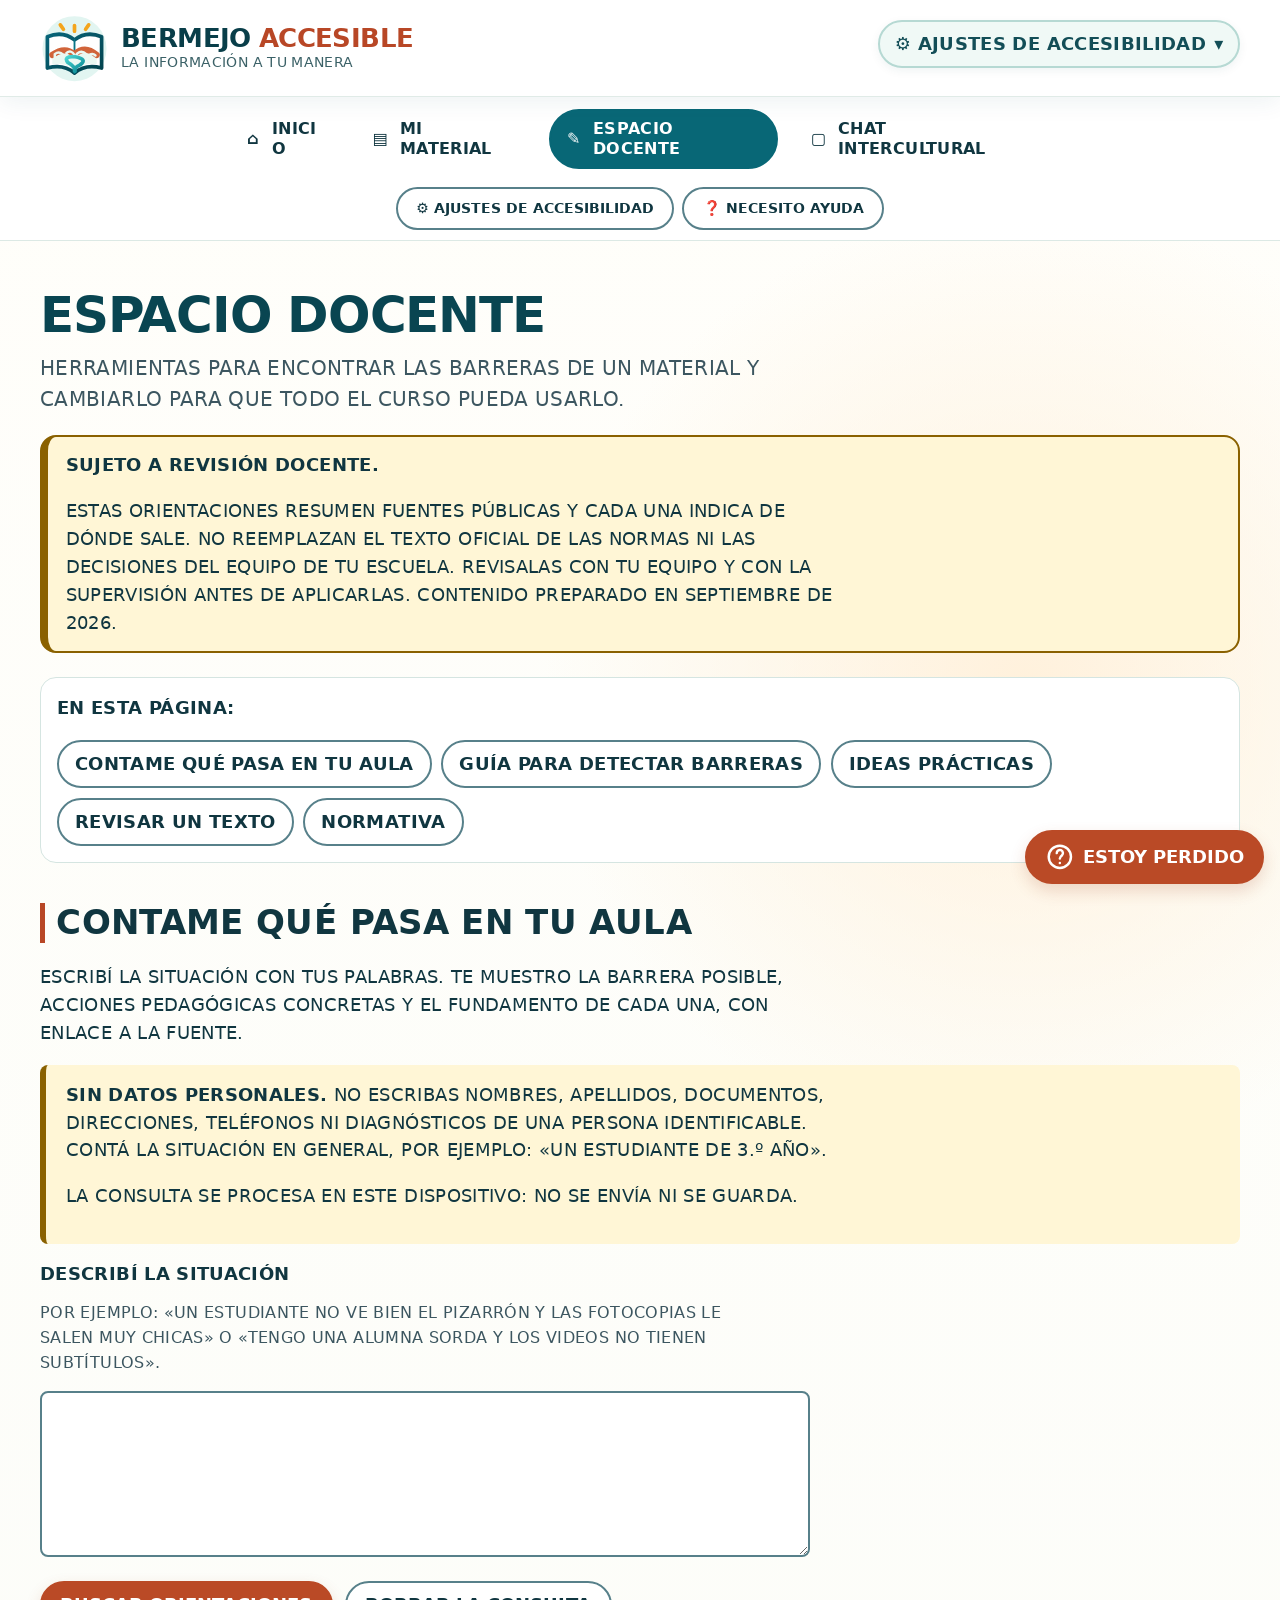
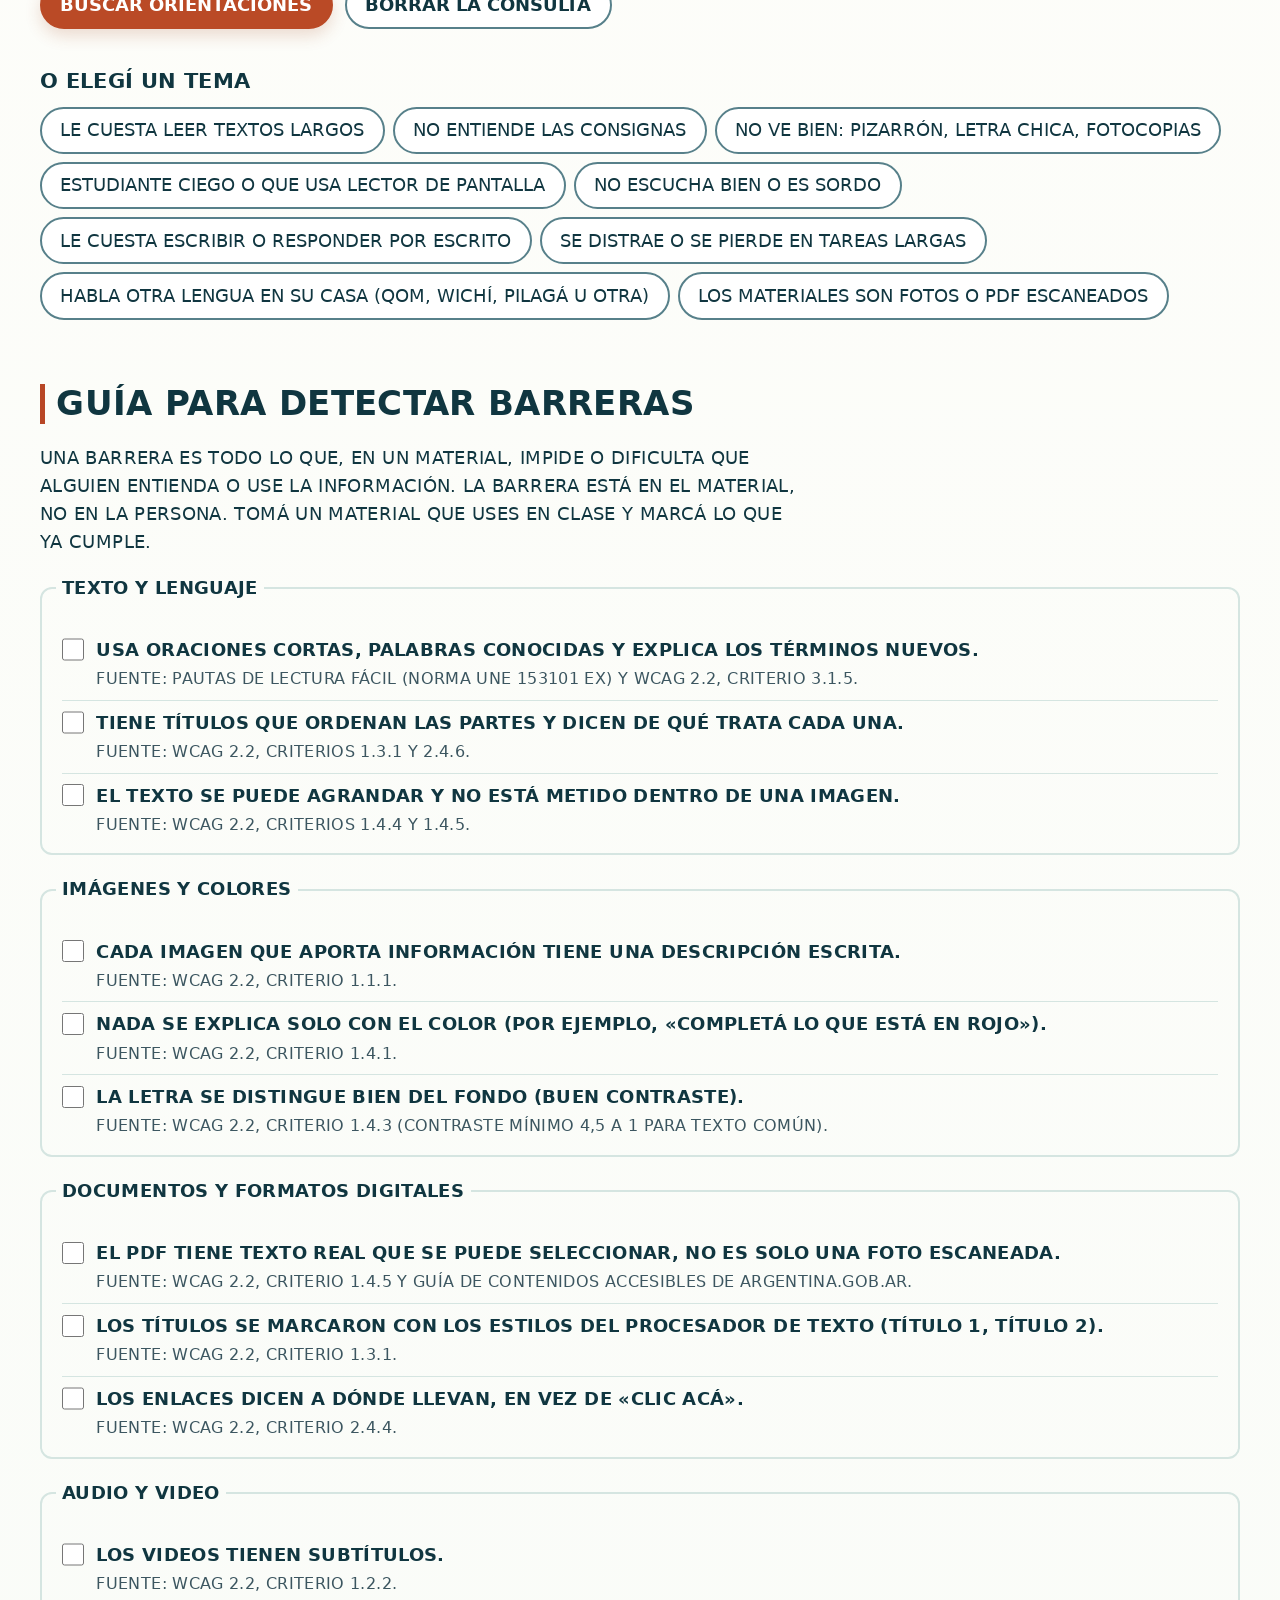
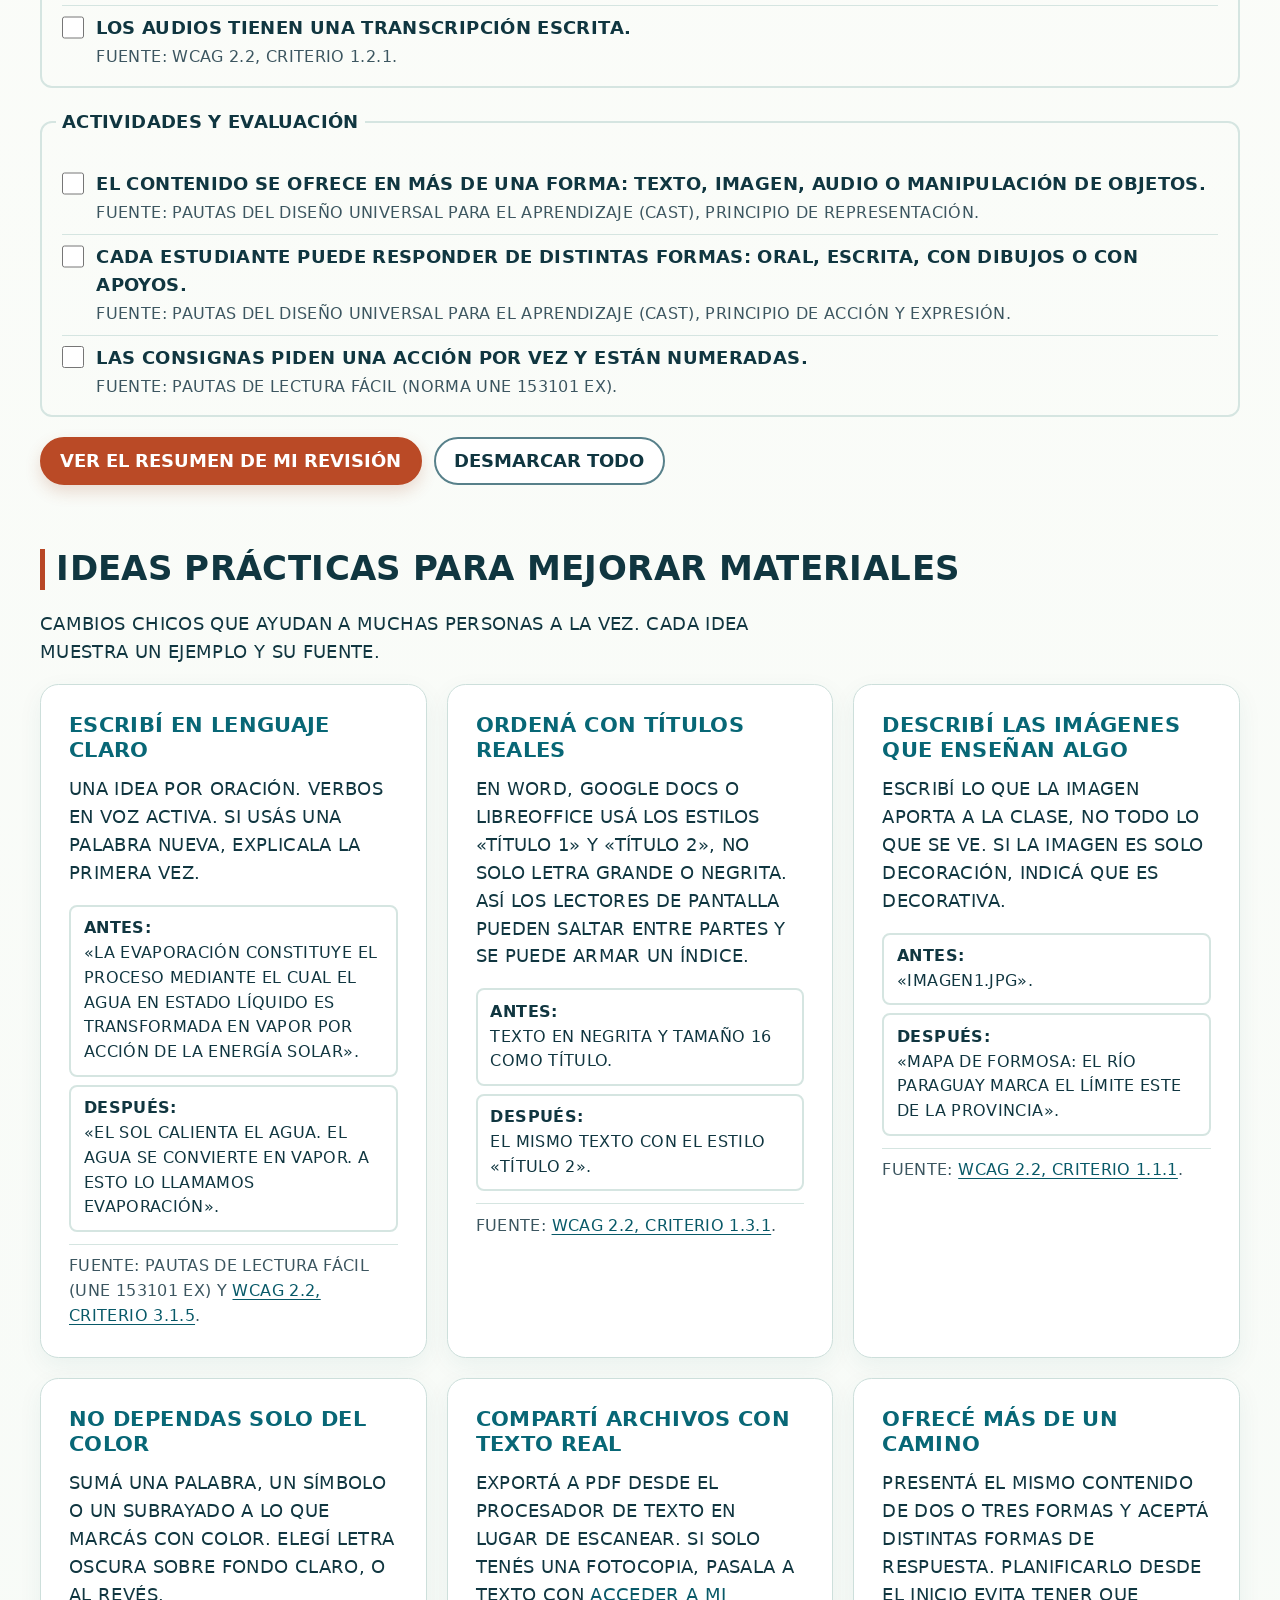
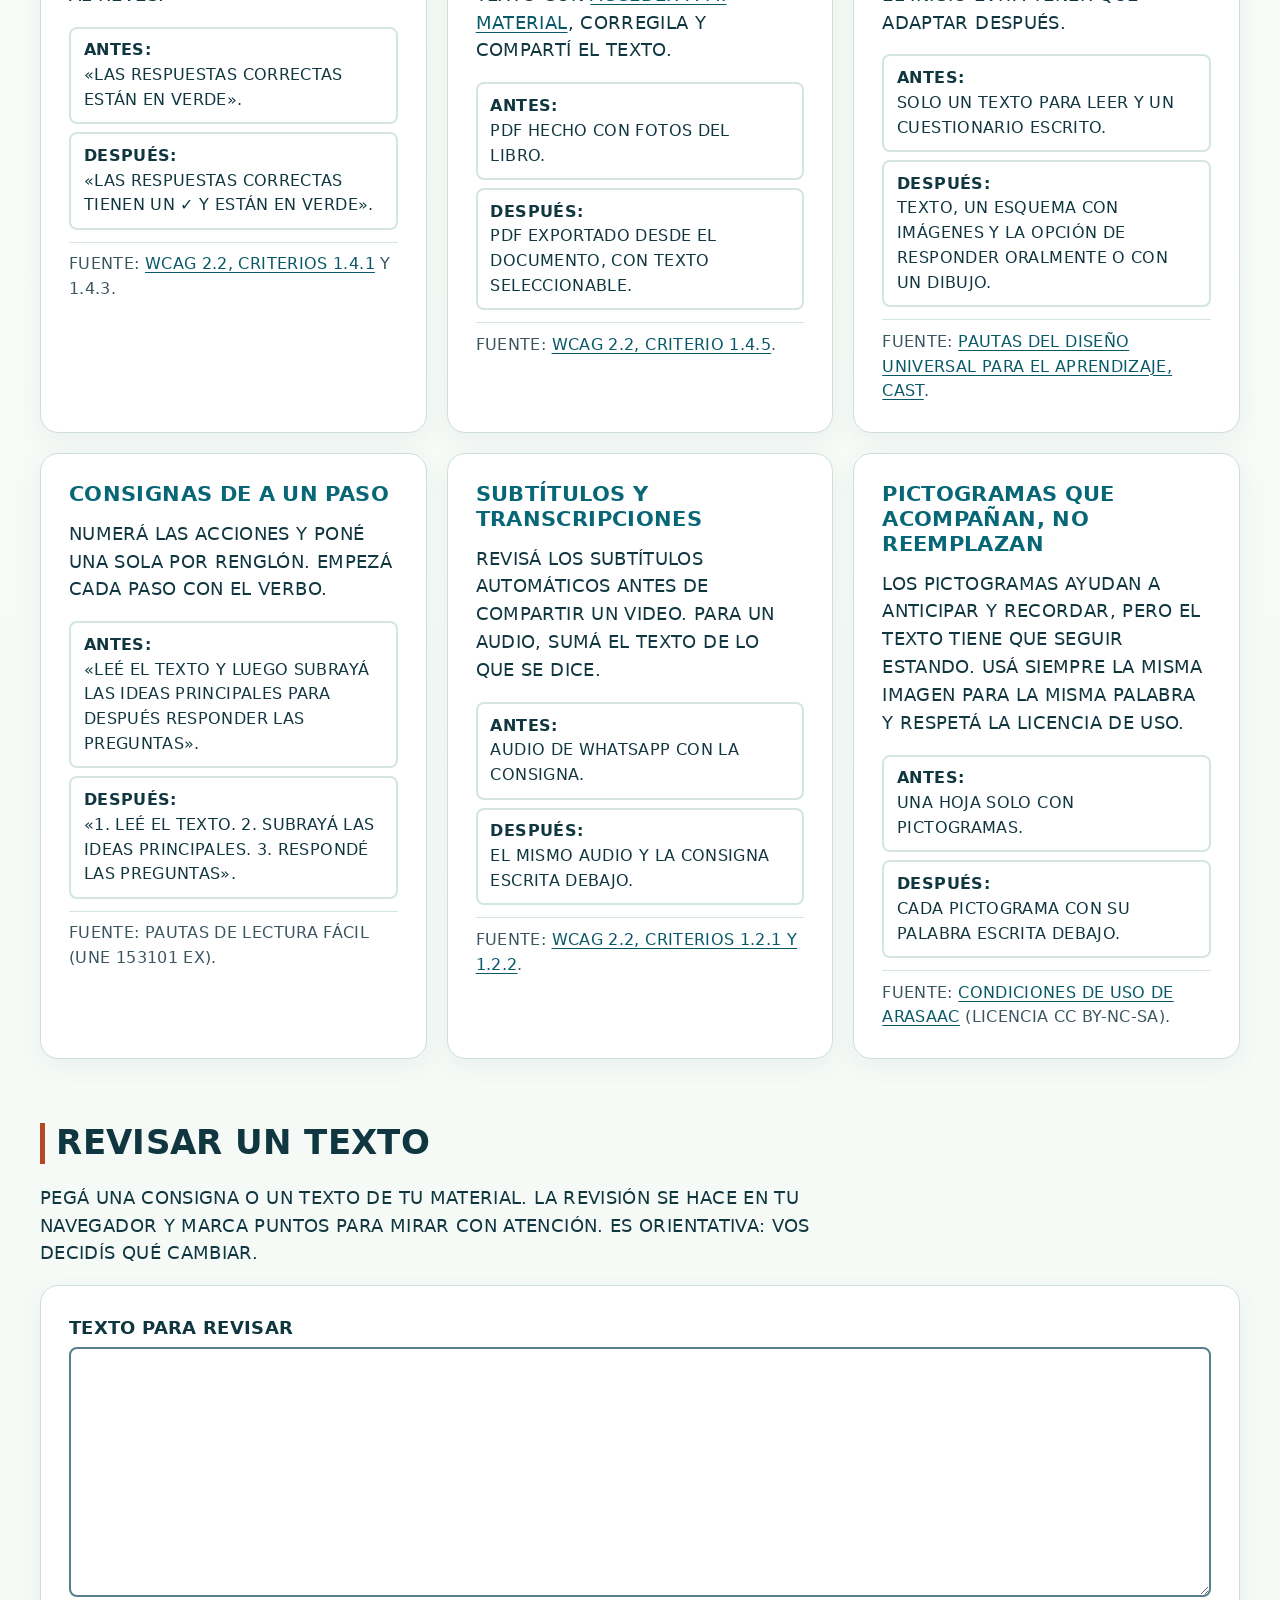
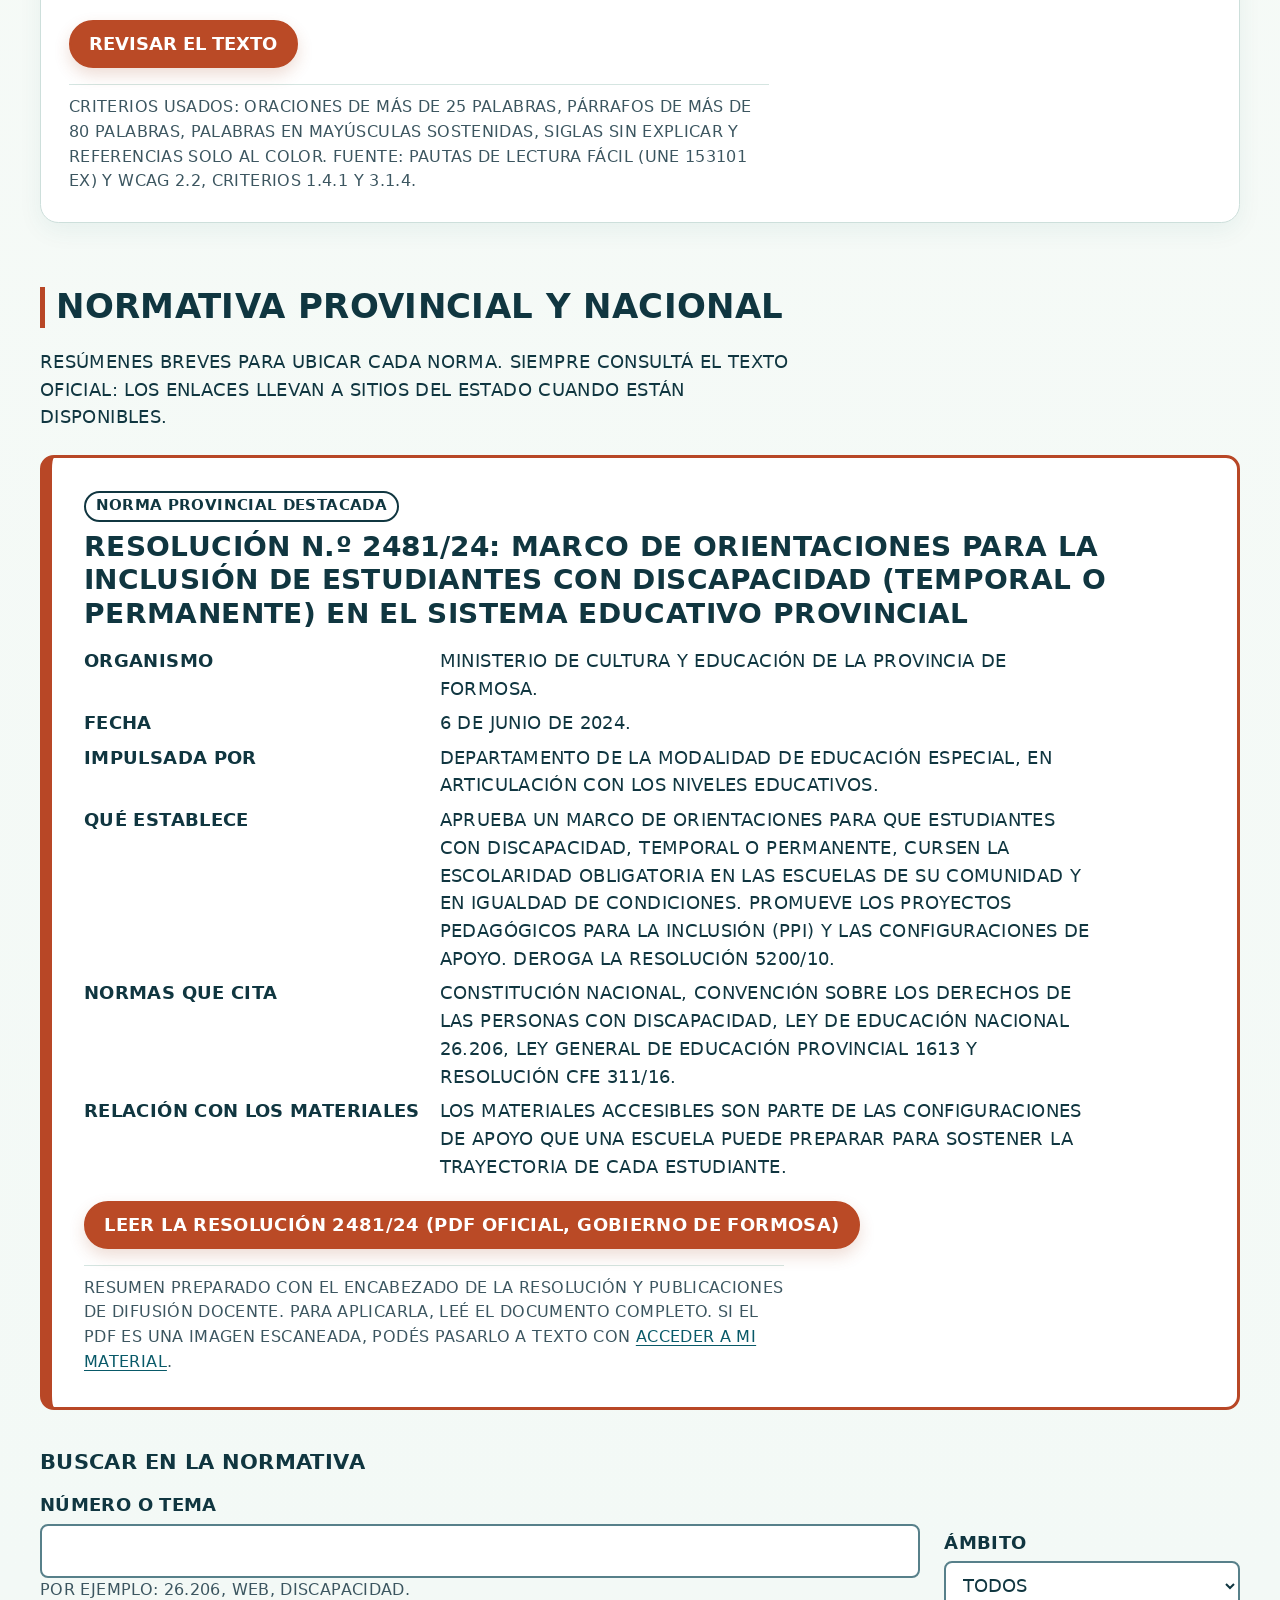
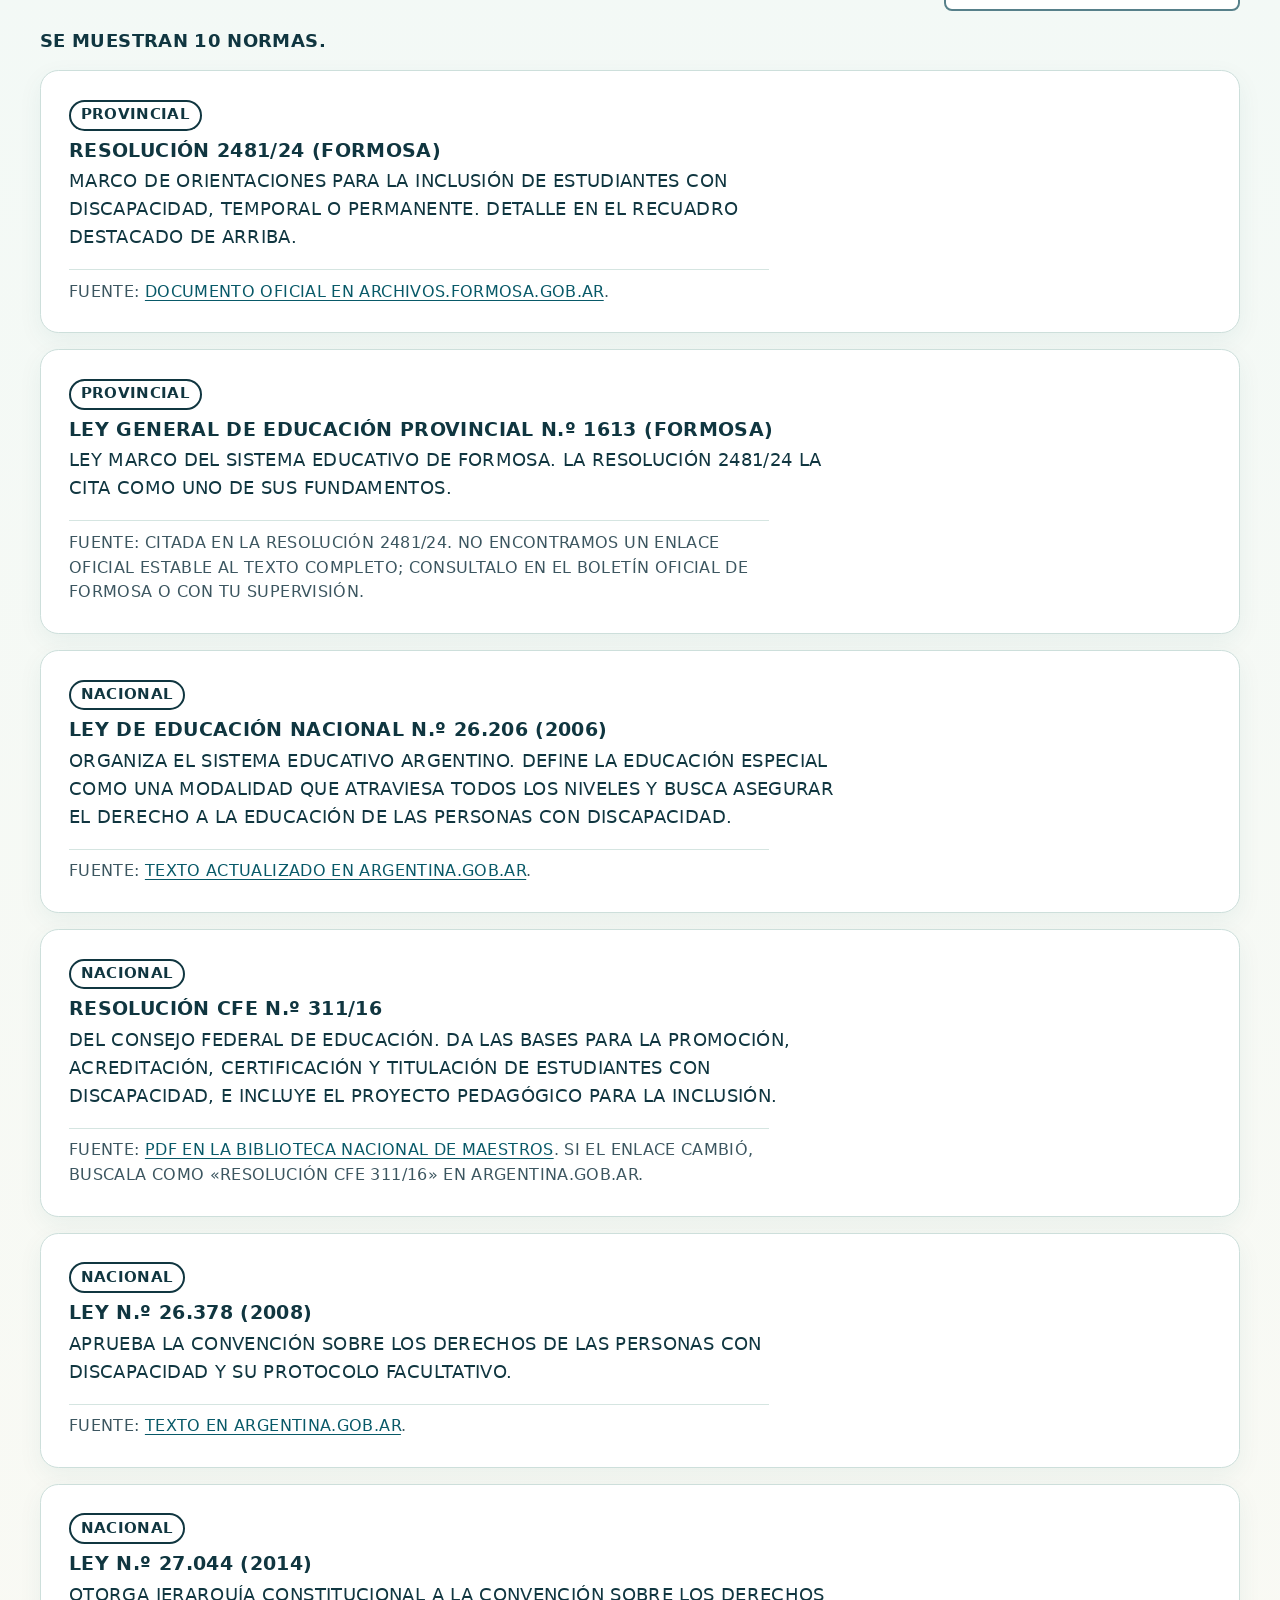
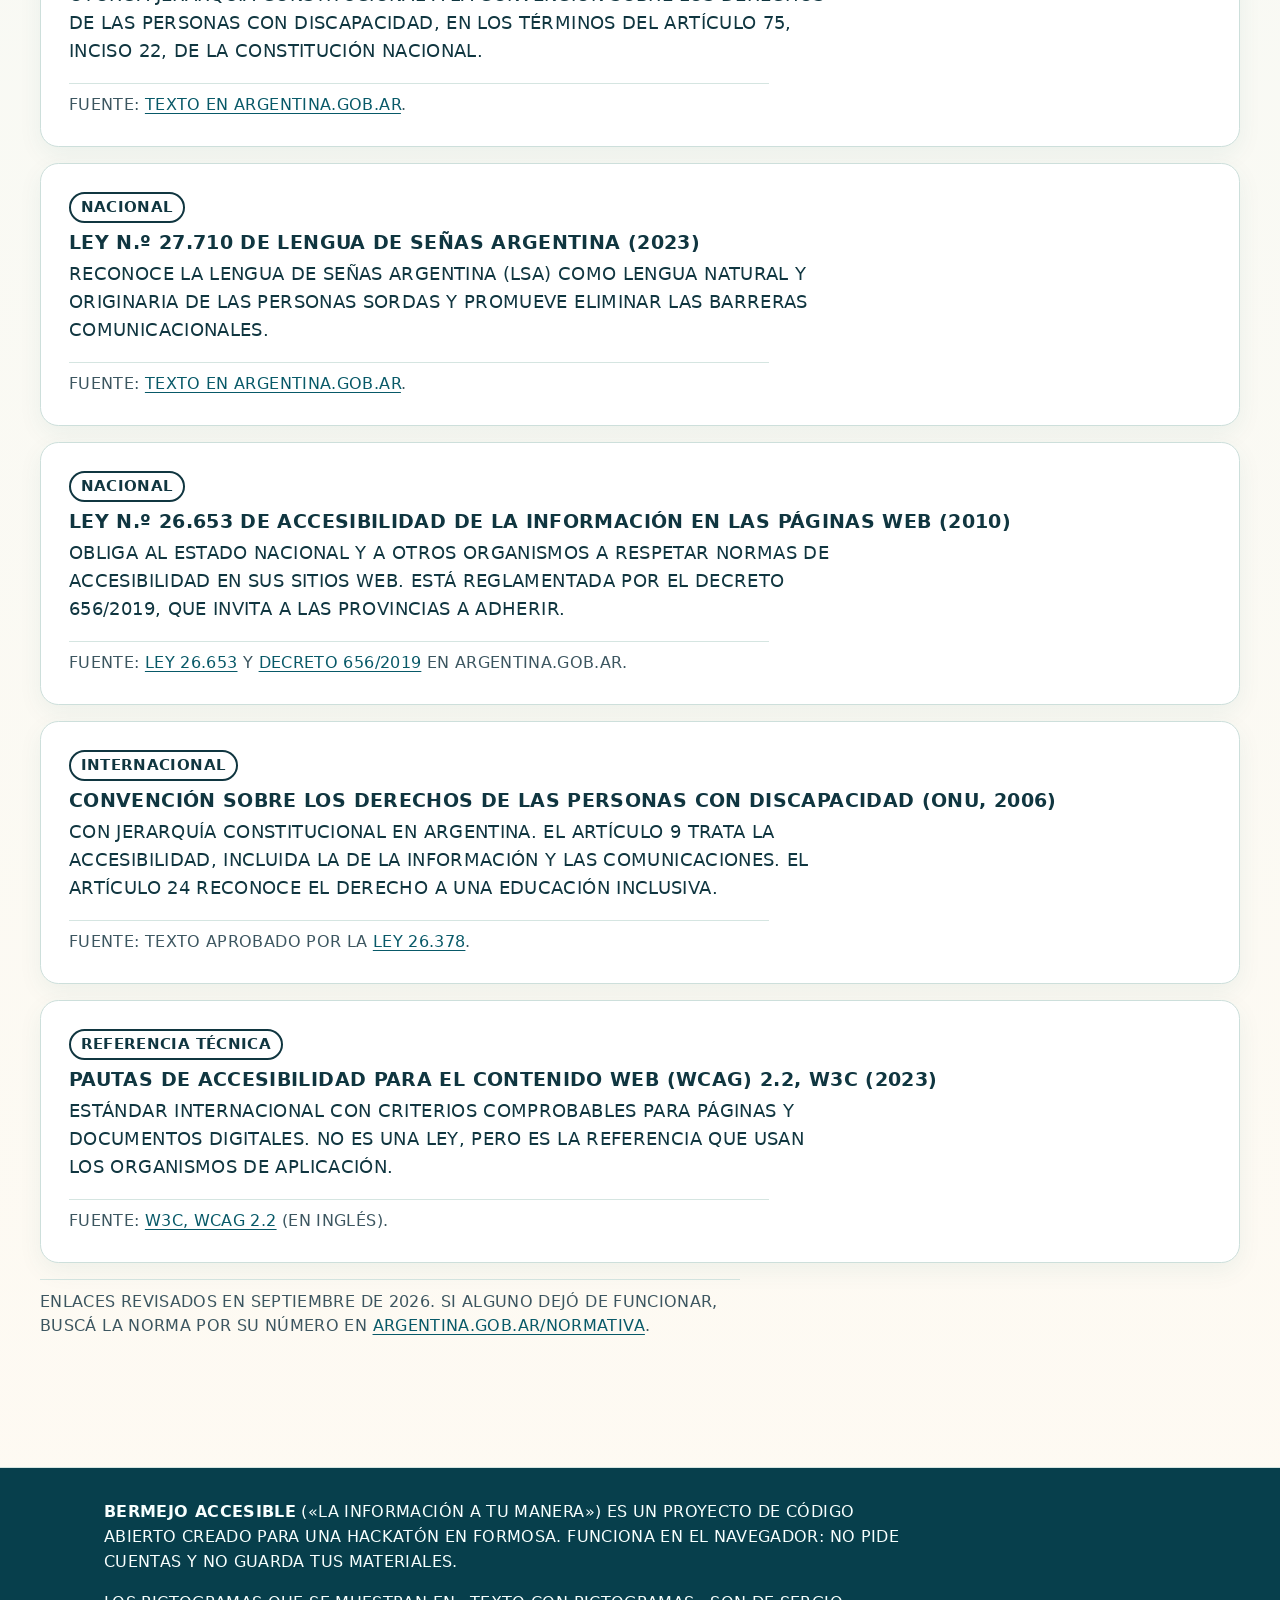
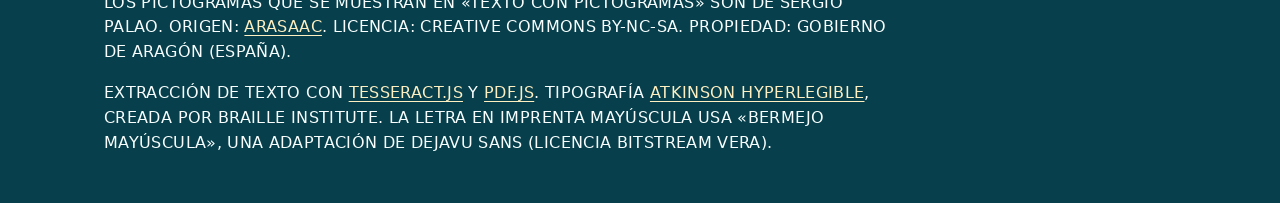
==== commit 30703ad2: "Rediseñar interfaz pública y actualizar logotipo sin alterar funciones" ====
--- a/docente.html
+++ b/docente.html
@@ -10,6 +10,7 @@
   <link rel="stylesheet" href="https://fonts.googleapis.com/css2?family=Atkinson+Hyperlegible:ital,wght@0,400;0,700;1,400&amp;display=swap">
   <link rel="icon" href="icono.svg" type="image/svg+xml">
   <link rel="stylesheet" href="css/estilos.css">
+  <link rel="stylesheet" href="css/renovacion.css">
   <script src="js/navegacion.js" defer></script>
   <script src="js/preferencias.js"></script>
   <script src="js/asistente-global.js" defer></script>
@@ -21,11 +22,7 @@
   <header class="cabecera">
     <div class="contenedor cabecera__fila">
       <a class="marca" href="index.html">
-        <svg class="marca__logo" viewBox="0 0 64 52" width="64" height="52" aria-hidden="true" focusable="false">
-          <path class="logo__pagina" d="M32 13 C25 7 13 6 4 9 V44 C13 41 25 42 32 48 Z"/>
-          <path class="logo__pagina" d="M32 13 C39 7 51 6 60 9 V44 C51 41 39 42 32 48 Z"/>
-          <path class="logo__rio" d="M9 35 C15 35 16 25 22 25 C28 25 28 36 34 36 C40 36 41 22 47 22 C51 22 53 26 55 27"/>
-        </svg>
+        <img class="marca__logo" src="img/simbolo-bermejo.svg" alt="" width="112" height="112">
         <span class="marca__textos">
           <span class="marca__nombre">Bermejo <span class="marca__acento">Accesible</span></span>
           <span class="marca__lema">La información a tu manera</span>
--- a/css/renovacion.css
+++ b/css/renovacion.css
@@ -0,0 +1,82 @@
+/* Bermejo Accesible – renovación visual 2026. Sólo presentación; los scripts y la semántica original permanecen. */
+:root{--bermejo:#b84726;--rio:#086776;--rio-claro:#e1f6f1;--accion-fondo:#086776;--accion-hover:#07515d;--enlace:#085968;--lapacho:#b84726;--lapacho-claro:#fcece6;--banado:#0c887e;--banado-claro:#e2f5ef;--papel:#fbf9f3;--tinta:#103640;--tinta-suave:#3c5660;--linea:#d5e5e1;--borde:#57808a;--radio:16px}
+html:not([data-contraste="alto"]) body{background:radial-gradient(circle at 80% 6%,#fff1dc 0,transparent 30rem),linear-gradient(180deg,#fffefa,#f3f9f6 70%,#fffaf2);color:var(--tinta)}
+html:not([data-contraste="alto"]) .cabecera{background:#ffffffed;border-bottom:1px solid #e0ebe7;box-shadow:0 6px 22px #0d4d5611}
+.cabecera__fila{max-width:90rem;padding-block:.7rem;min-height:6rem}
+.marca{display:inline-flex;flex-direction:row;align-items:center;gap:.75rem;text-decoration:none;min-width:0}
+.marca__logo{display:block;width:clamp(3.5rem,5.4vw,5.5rem);height:auto;flex-shrink:0}
+.marca__textos{display:flex;flex-direction:column;gap:.12rem}
+.marca__nombre{color:#093e49;font-size:clamp(1.2rem,2vw,1.85rem);font-weight:800;letter-spacing:-.025em;line-height:1.08}
+.marca__nombre .marca__acento{color:#b84726}
+.marca__lema{font-size:clamp(.82rem,1.1vw,1rem);color:#3b6167;line-height:1.18}
+html:not([data-contraste="alto"]) .cabecera .ajustes>summary{background:#f0f9f6;border-color:#b6d9d3;border-radius:999px;color:#134e57;box-shadow:0 3px 10px #0d4d5610}
+.cabecera .ajustes__fila{border-radius:1.25rem;box-shadow:0 16px 40px #0d4d5629}
+.boton{border-radius:999px;transition:background-color .2s ease,border-color .2s ease,transform .2s ease}
+html:not([data-contraste="alto"]) .boton--principal{background:#ba4a26;border-color:#ba4a26;color:white;box-shadow:0 7px 16px #a74b2330}
+html:not([data-contraste="alto"]) .boton--principal:hover{background:#923918;border-color:#923918}
+.sitio-grid{display:block;max-width:none}
+.sitio-grid>.nav-principal{position:relative;top:auto;max-height:none;overflow:visible;display:flex;flex-wrap:wrap;align-items:center;justify-content:center;gap:1rem 2rem;padding:.65rem 1.5rem;border-right:none;border-bottom:1px solid #dce9e5;background:#fffffff0}
+.sitio-grid>.nav-principal .nav-principal__titulo{display:none}
+.sitio-grid>.nav-principal ul{display:flex;flex-wrap:wrap;justify-content:center;gap:.4rem 1rem;list-style:none;padding:0;margin:0}
+.sitio-grid>.nav-principal a{width:auto;min-height:2.8rem;padding:.48rem .85rem;border:2px solid transparent;border-radius:999px;color:var(--tinta);font-size:1rem;text-decoration:none}
+html:not([data-contraste="alto"]) .sitio-grid>.nav-principal a[aria-current="page"]{border-color:#086776;background:#086776;color:white;text-decoration:none}
+.sitio-grid>.nav-principal a:hover{text-decoration:underline}
+.sitio-grid>.nav-principal .nav-principal__atajos{display:flex;flex-wrap:wrap;gap:.5rem;margin:0;padding:0;border:0}
+.sitio-grid>.nav-principal .nav-principal__atajos .boton{width:auto;min-height:2.7rem;font-size:.9rem}
+main{padding-block:clamp(1.5rem,3.5vw,3rem) 4rem}
+main>.contenedor{max-width:88rem}
+html:not([data-contraste="alto"]) main:not(.portada)>.contenedor>h1{color:#094551}
+main:not(.portada)>.contenedor>h1{margin:0 0 .45rem;letter-spacing:-.025em}
+html:not([data-contraste="alto"]) .panel,html:not([data-contraste="alto"]) .seccion-docente,html:not([data-contraste="alto"]) .paso,html:not([data-contraste="alto"]) .resultado{border-radius:1.15rem}
+html:not([data-contraste="alto"]) .panel{background:white;border-color:#cddfdb;box-shadow:0 8px 24px #0c5d6610}
+html:not([data-contraste="alto"]) .indicador li[aria-current="step"]::before{background:#b84726;border-color:#b84726;color:white}
+.portada__hero{display:grid;grid-template-columns:minmax(0,1.15fr) minmax(0,.95fr);align-items:center;gap:clamp(1rem,3vw,3rem);padding:clamp(1.4rem,4vw,4rem);border-radius:2rem}
+html:not([data-contraste="alto"]) .portada__hero{background:linear-gradient(115deg,#fffdfa,#fff0e3 55%,#dff4ef);border:1px solid #efdfd3;box-shadow:0 15px 45px #b7723330}
+.portada__hero::after{content:none}
+.portada__hero .portada__ceja{display:inline-flex;align-items:center;width:fit-content;padding:.35rem .85rem;border-radius:999px;background:#e4f5ee;color:#096471;letter-spacing:.055em;font-size:.76rem;font-weight:800;margin-bottom:1.2rem}
+.portada h1{font-size:clamp(2.3rem,4.8vw,4.6rem);max-width:17ch;line-height:1.11;letter-spacing:-.045em;color:var(--tinta);margin:0 0 1rem}
+html:not([data-contraste="alto"]) .portada h1 em{font-style:normal;color:#b84726}
+.portada__hero .intro{font-size:clamp(1.05rem,1.6vw,1.3rem);line-height:1.55;font-weight:400;color:var(--tinta-suave);max-width:48ch}
+.hero__acciones{display:flex;flex-wrap:wrap;gap:.8rem;margin:1.4rem 0}
+.hero__acciones .boton{font-size:1rem;padding:.9rem 1.3rem;min-height:3.5rem}
+.hero__nota{font-size:.92rem;max-width:52ch;color:var(--tinta-suave)}
+.hero__visual{display:flex;align-items:center;justify-content:center;min-width:0}
+.hero__visual img{display:block;max-width:100%;width:100%;max-height:35rem}
+.feature-intro{margin:2.2rem 0 1rem;text-align:center}
+.feature-intro h2{font-size:clamp(1.6rem,2.8vw,2.35rem);margin-bottom:.25em}
+.feature-intro p{max-width:56ch;margin:0 auto;color:var(--tinta-suave)}
+.beneficios{list-style:none;display:grid;grid-template-columns:repeat(5,minmax(0,1fr));gap:.9rem;padding:0;margin:1.4rem 0 3.3rem}
+.beneficios li{min-width:0;max-width:none;border-radius:1.3rem;padding:1.25rem 1rem;text-align:center;border:1px solid #e1e7e3;background:white;box-shadow:0 9px 22px #0f666511}
+.beneficios .beneficio__icono{display:grid;place-items:center;margin:0 auto .7rem;width:4rem;height:4rem;border-radius:1.1rem;background:#e6f5f1;font-size:2rem;line-height:1}
+.beneficios li:nth-child(2) .beneficio__icono,.beneficios li:nth-child(4) .beneficio__icono{background:#fff0dc}
+.beneficios strong{display:block;font-size:1.03rem;line-height:1.25;color:var(--tinta)}
+.beneficios p{font-size:.87rem;line-height:1.4;color:var(--tinta-suave);margin:.5rem 0 0}
+.caminos-encabezado{text-align:center;margin:1.5rem 0 0}
+.caminos-encabezado h2{font-size:clamp(1.7rem,3vw,2.55rem);margin-bottom:.3em}
+.caminos-encabezado p{max-width:56ch;margin:0 auto;color:var(--tinta-suave)}
+.caminos--inicio{grid-template-columns:repeat(3,minmax(0,1fr));gap:1.2rem;margin-block:1.5rem 2rem}
+html:not([data-contraste="alto"]) .caminos--inicio .camino{background:#e2f5f0;border:1px solid #b2ded3}
+html:not([data-contraste="alto"]) .caminos--inicio .camino--docente{background:#fff0e5;border-color:#efd5bb}
+html:not([data-contraste="alto"]) .caminos--inicio .camino--chat{background:#e9effb;border-color:#cddaf4}
+.caminos--inicio .camino{min-height:19rem;padding:1.6rem 1.45rem;border-radius:1.4rem;box-shadow:0 10px 22px #0c5d6610}
+.caminos--inicio .camino h2{font-size:clamp(1.3rem,2vw,1.75rem)}
+.caminos--inicio .camino__icono{width:4rem;height:4rem;border-radius:1.15rem}
+.caminos--inicio .camino__accion{text-decoration:none;font-size:1.03rem}
+.inicio-ayuda{display:flex;flex-wrap:wrap;gap:.6rem;align-items:center;border:1px solid #c7dedd;background:#eff9f6;padding:1rem 1.25rem;border-radius:1.2rem}
+.inicio-informacion{padding:0 1rem;border:1px solid var(--linea);border-radius:1rem;background:var(--superficie)}
+html:not([data-contraste="alto"]) .pie{background:#073f4c;color:#f8fffe}
+html:not([data-contraste="alto"]) .pie a{color:#fff0c2}
+html:not([data-contraste="alto"]) .pie p{color:#f8fffe}
+html[data-contraste="alto"] .portada__hero,html[data-contraste="alto"] .beneficios li,html[data-contraste="alto"] .inicio-informacion,html[data-contraste="alto"] .inicio-ayuda{background:#000;color:#fff;border:2px solid #fff;box-shadow:none}
+html[data-contraste="alto"] .portada__ceja,html[data-contraste="alto"] .beneficios .beneficio__icono{background:#000;color:#ffe14d;border:2px solid #ffe14d}
+html[data-contraste="alto"] .portada h1,html[data-contraste="alto"] .beneficios strong,html[data-contraste="alto"] .feature-intro p,html[data-contraste="alto"] .caminos-encabezado p,html[data-contraste="alto"] .beneficios p,html[data-contraste="alto"] .hero__nota{color:#fff}
+html[data-contraste="alto"] .hero__visual img{background:white;border-radius:1rem}
+html[data-contraste="alto"] .sitio-grid>.nav-principal{background:#000;border-bottom:2px solid #fff}
+html[data-contraste="alto"] .sitio-grid>.nav-principal a{color:#ffe14d}
+html[data-contraste="alto"] .sitio-grid>.nav-principal a[aria-current="page"]{background:#ffe14d;border-color:#ffe14d;color:black}
+html[data-contraste="alto"] .marca__nombre,html[data-contraste="alto"] .marca__lema{color:white}
+@media(max-width:70rem){.beneficios{grid-template-columns:repeat(3,minmax(0,1fr))}.sitio-grid>.nav-principal{gap:.6rem}.sitio-grid>.nav-principal .nav-principal__atajos{width:100%;justify-content:center}}
+@media(max-width:60rem){.sitio-grid>.nav-principal{display:block;padding:1rem;max-height:none}.sitio-grid>.nav-principal[data-menu-cerrado="true"]{display:none}.sitio-grid>.nav-principal ul{display:grid;justify-content:stretch;gap:.45rem}.sitio-grid>.nav-principal a{width:100%;justify-content:flex-start}.sitio-grid>.nav-principal .nav-principal__atajos{display:grid;grid-template-columns:repeat(auto-fit,minmax(min(100%,12rem),1fr));margin-top:1rem}.sitio-grid>.nav-principal .nav-principal__atajos .boton{width:100%}.portada__hero{grid-template-columns:1fr}.hero__visual{max-width:34rem;margin:auto}}
+@media(max-width:40rem){.beneficios{grid-template-columns:repeat(2,minmax(0,1fr))}.caminos--inicio{grid-template-columns:1fr}.marca__nombre{font-size:1.18rem}.marca__lema{font-size:.78rem}.marca__logo{width:3.1rem}.portada__hero{border-radius:1.25rem;padding:1.45rem}.portada h1{font-size:clamp(2.1rem,10vw,2.9rem)}.hero__acciones{display:grid}.hero__acciones .boton{width:100%}.beneficios li{padding:.9rem .7rem}.beneficios .beneficio__icono{width:3.2rem;height:3.2rem;font-size:1.65rem}.beneficios strong{font-size:.95rem}.beneficios p{font-size:.8rem}.cabecera__acciones{width:auto;max-width:100%}}
+@media(prefers-reduced-motion:reduce){.boton{transition:none}}
+@media print{.hero__visual{display:none}.portada__hero{display:block}.beneficios{grid-template-columns:repeat(3,minmax(0,1fr))}.sitio-grid>.nav-principal{display:none!important}}
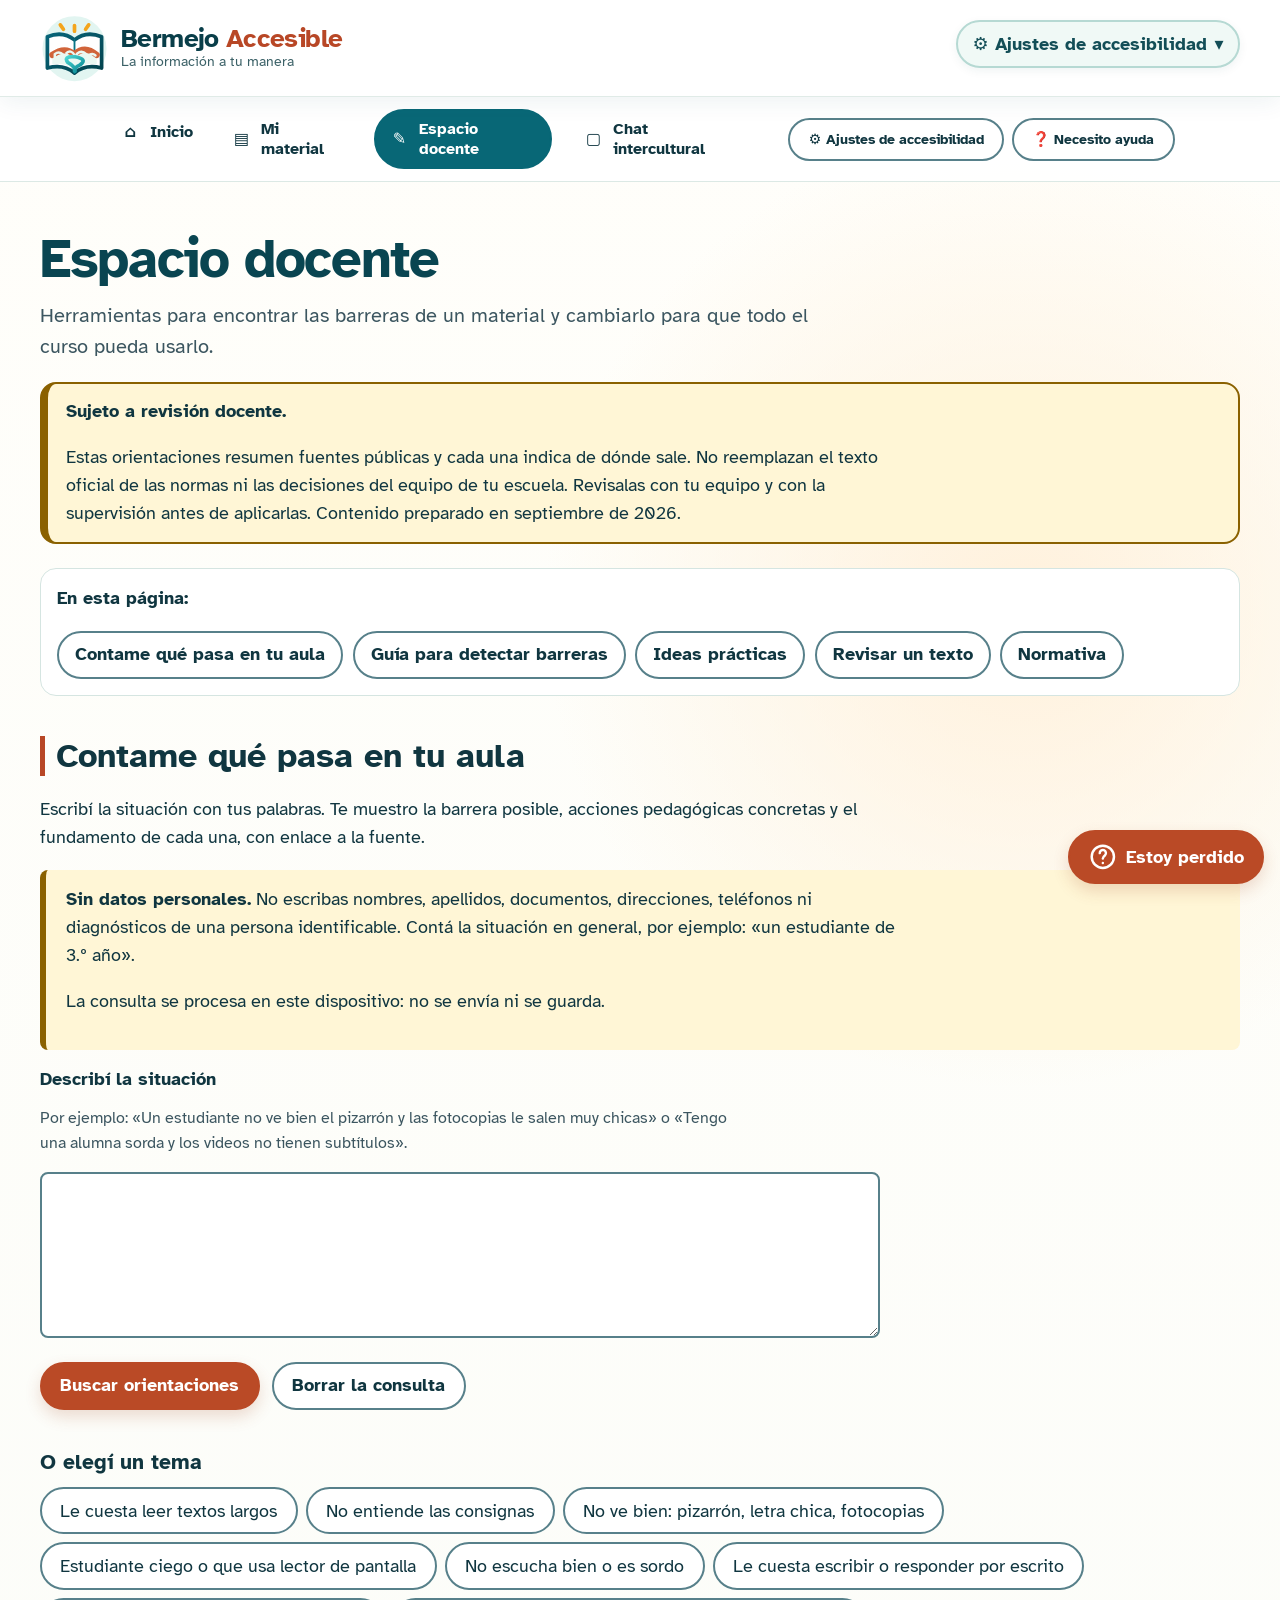
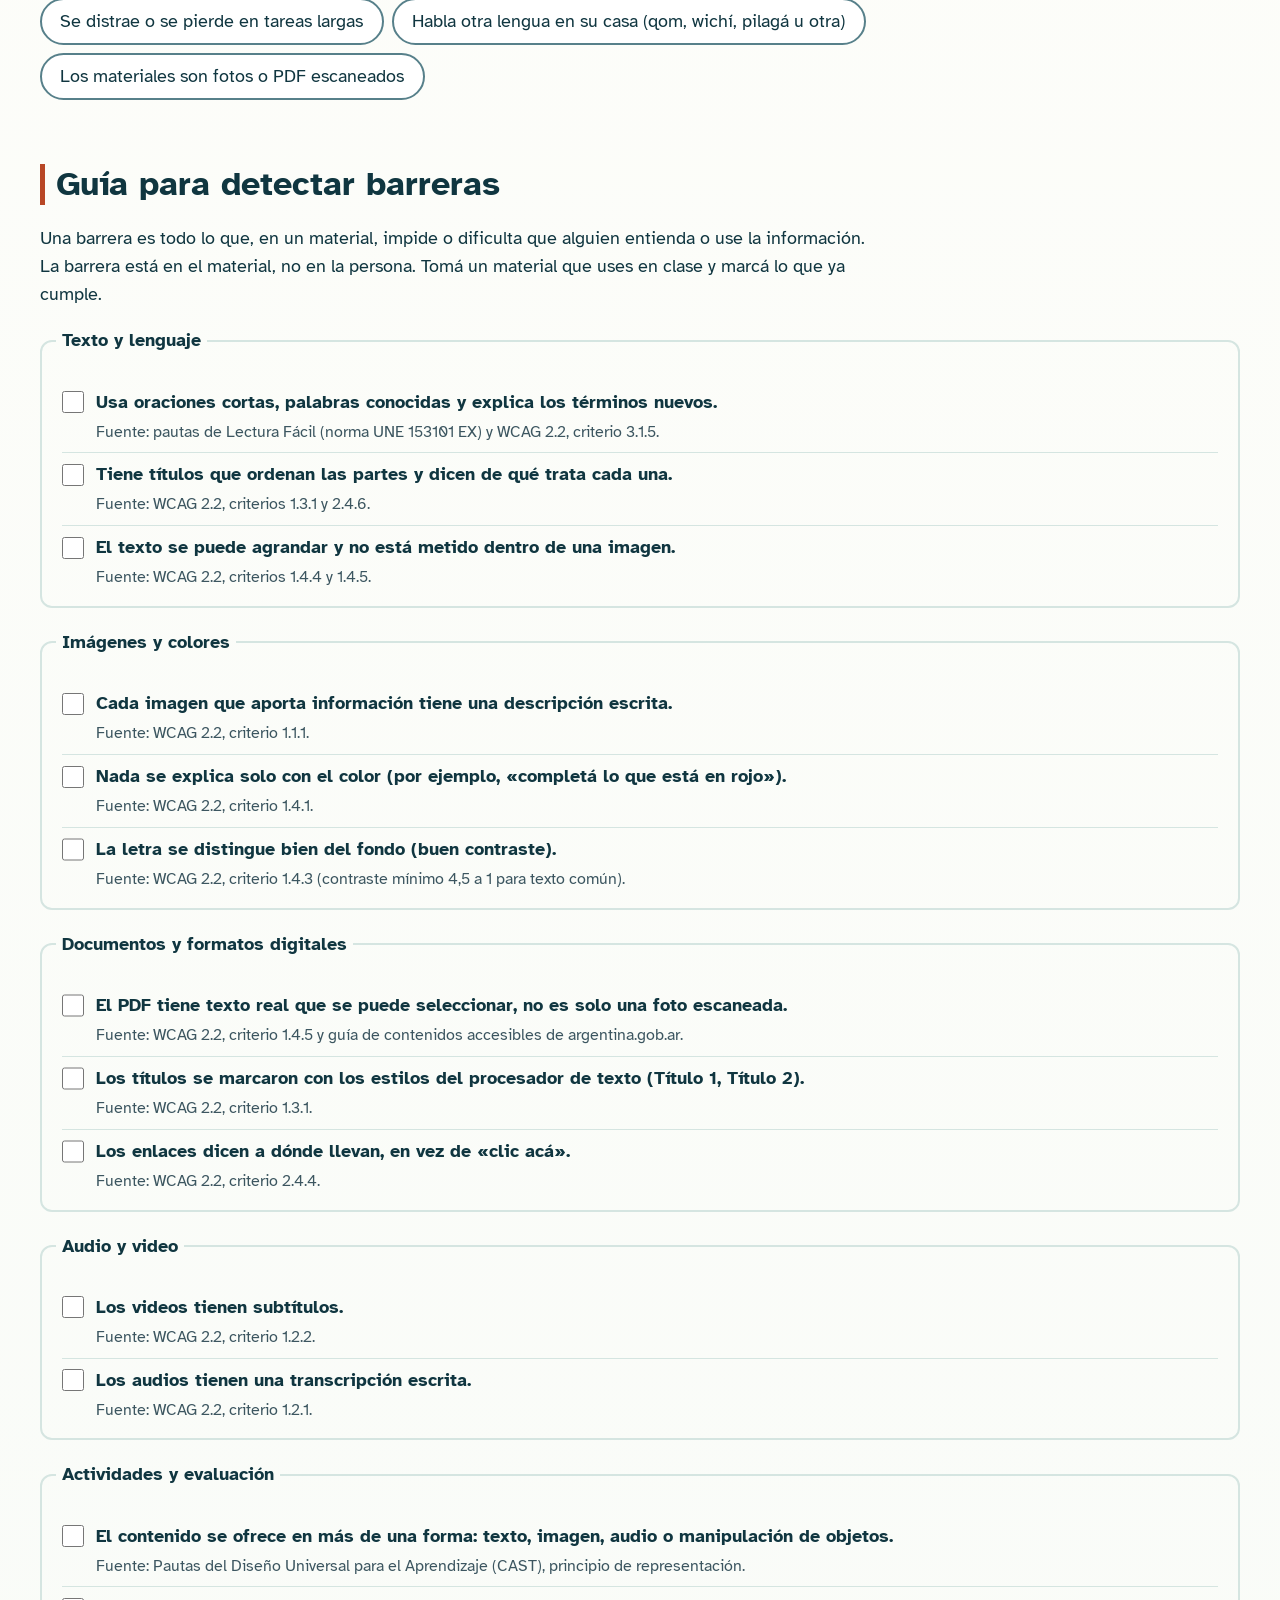
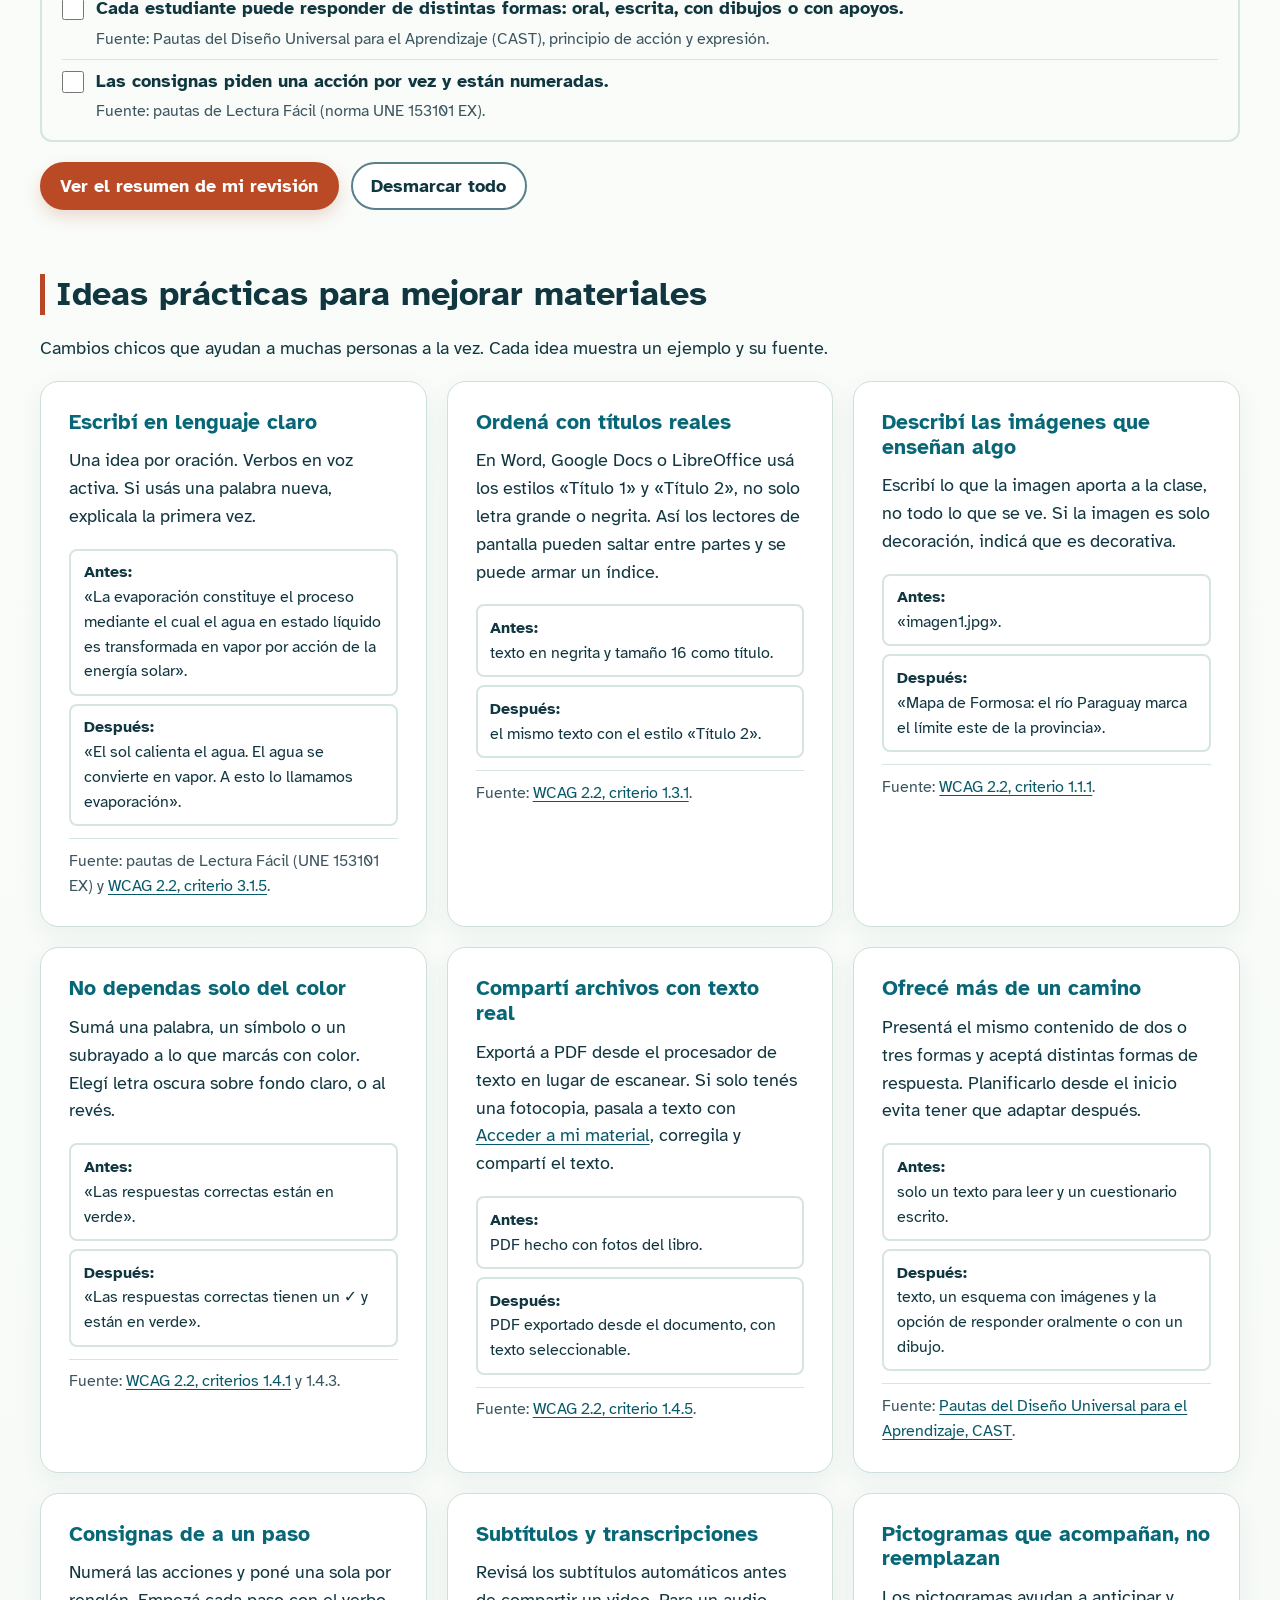
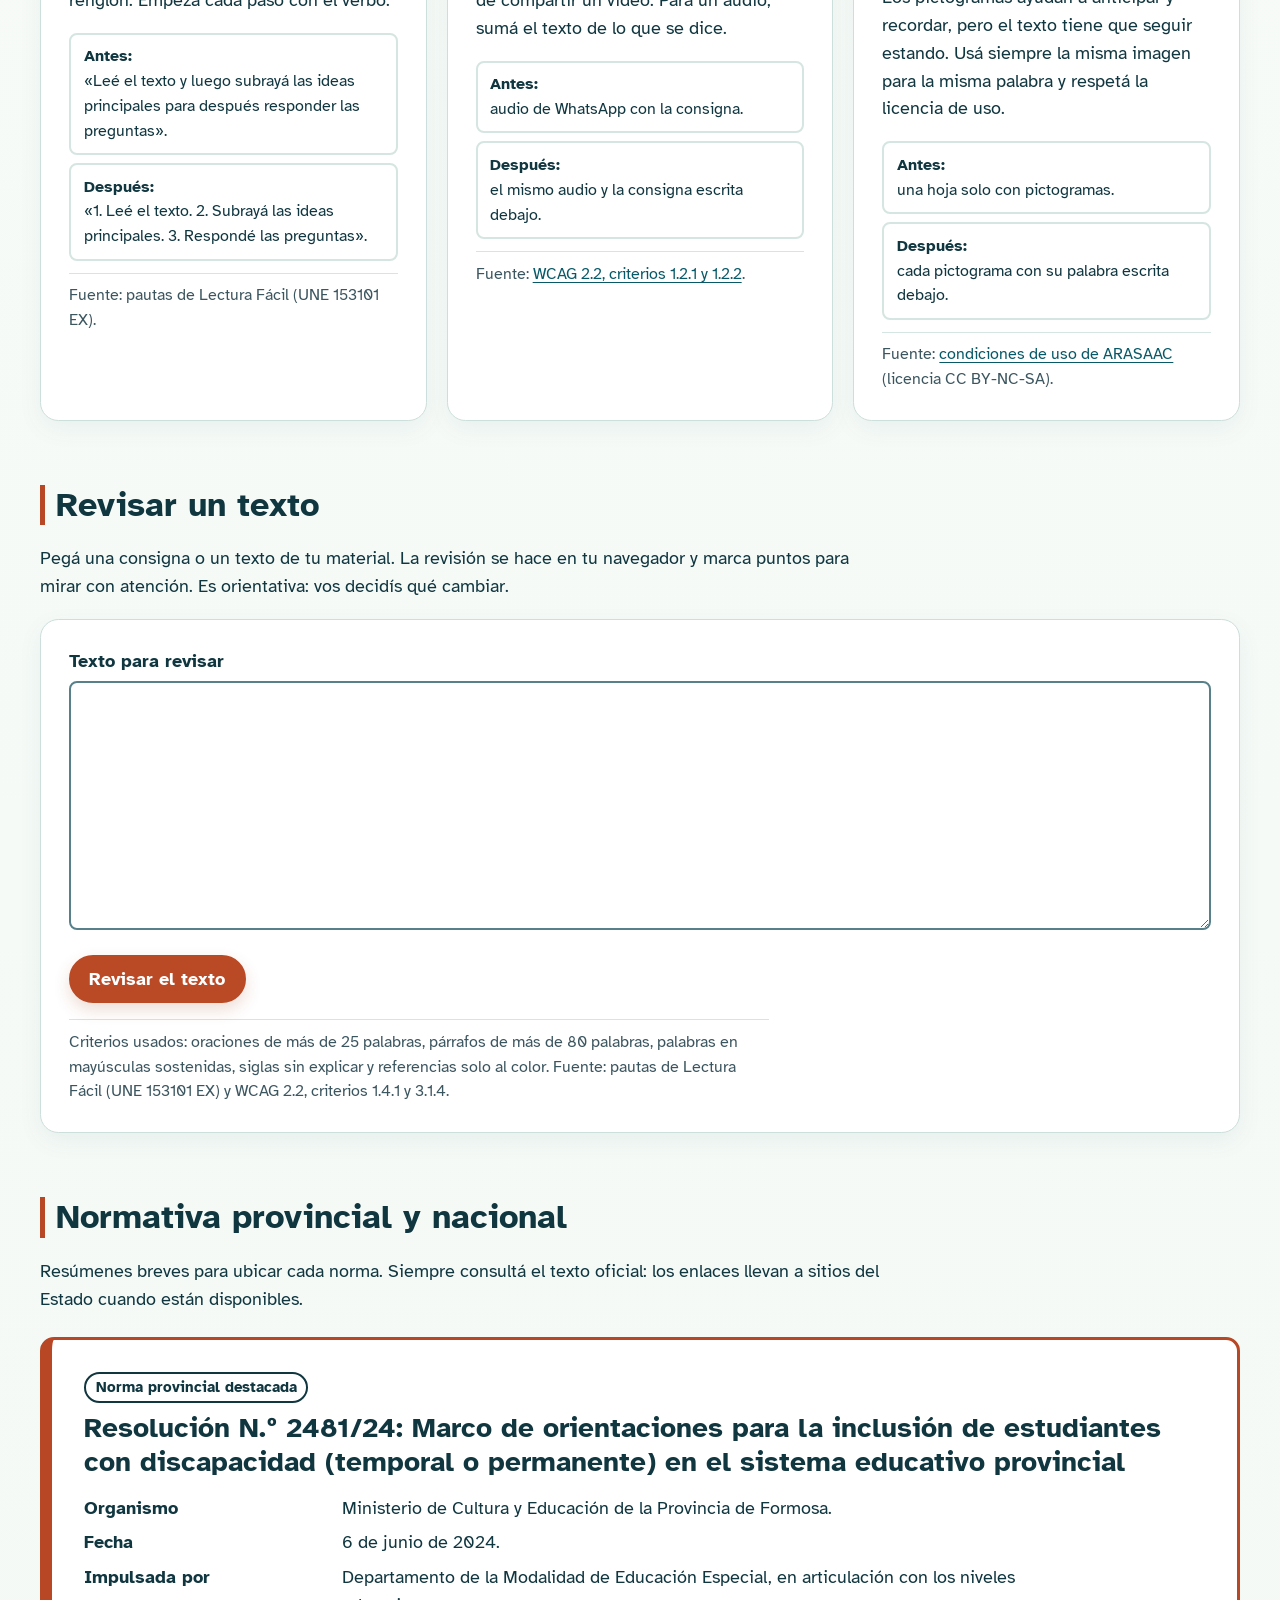
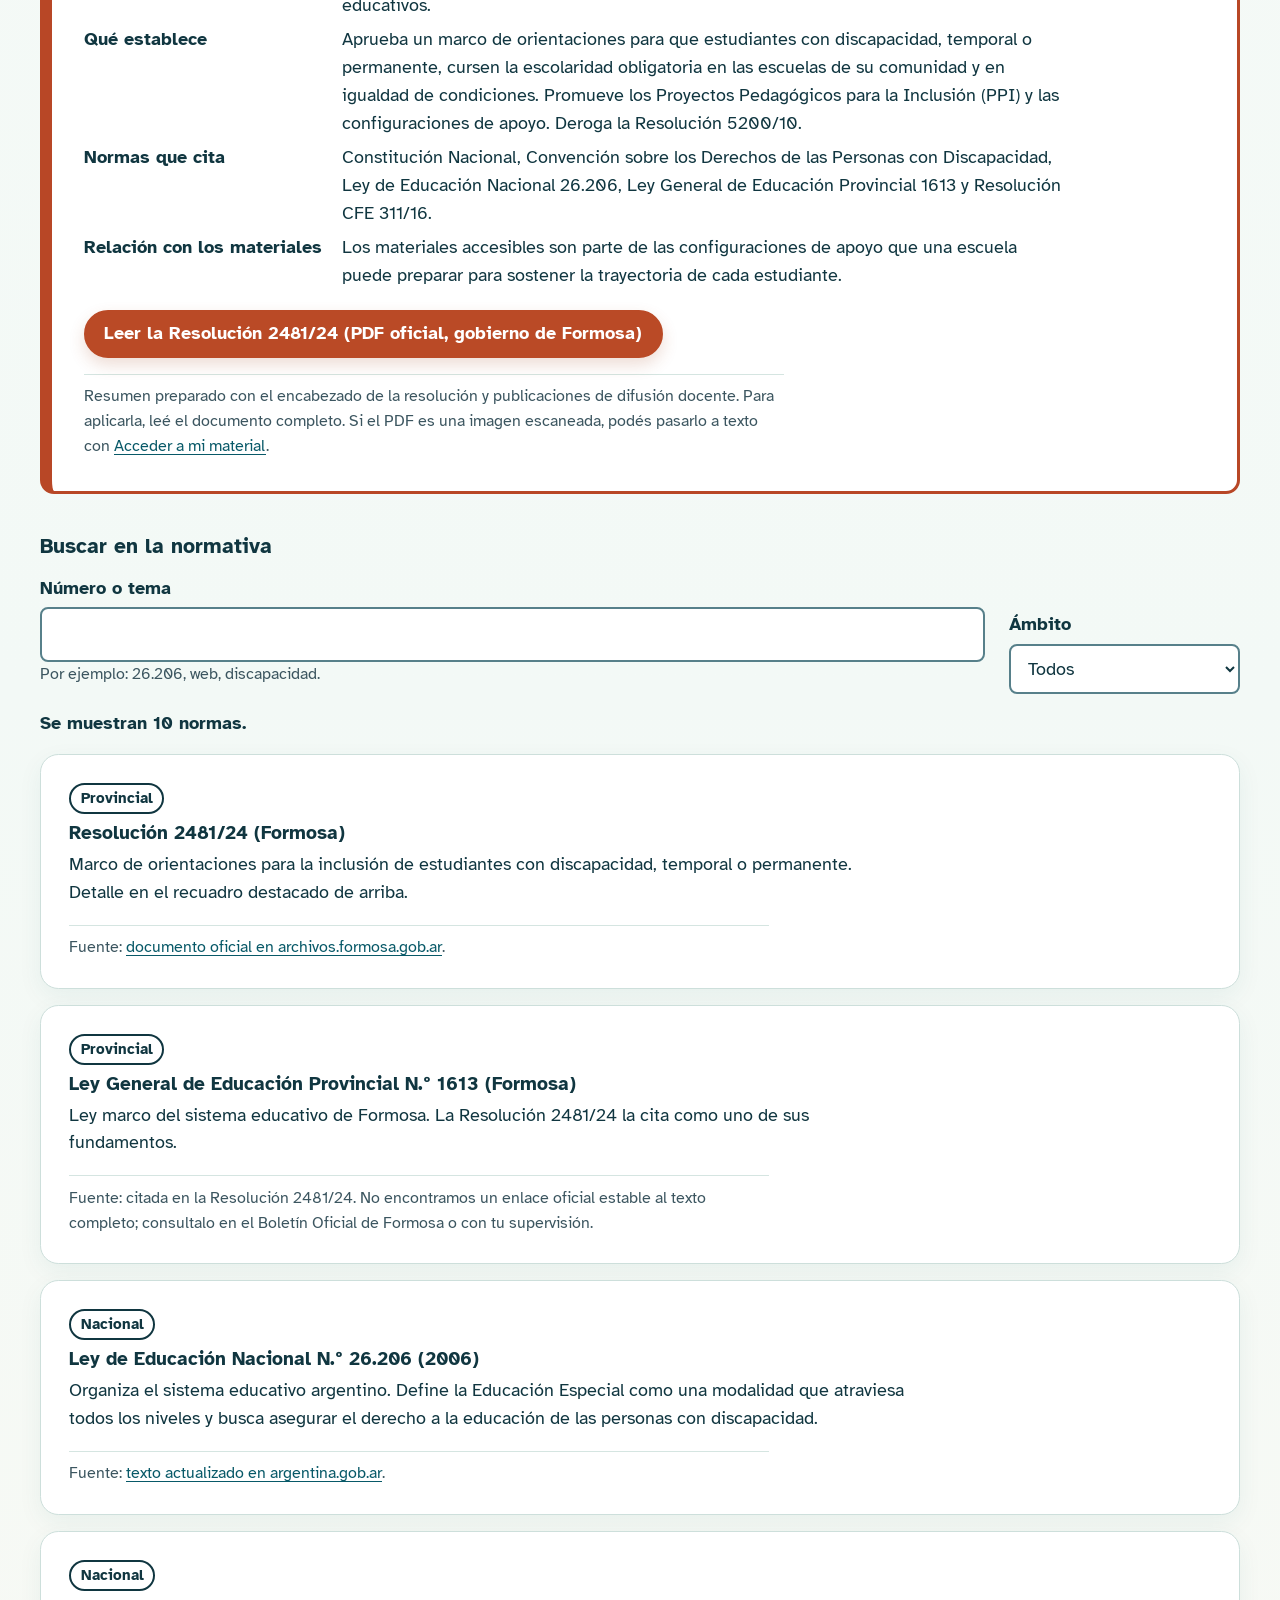
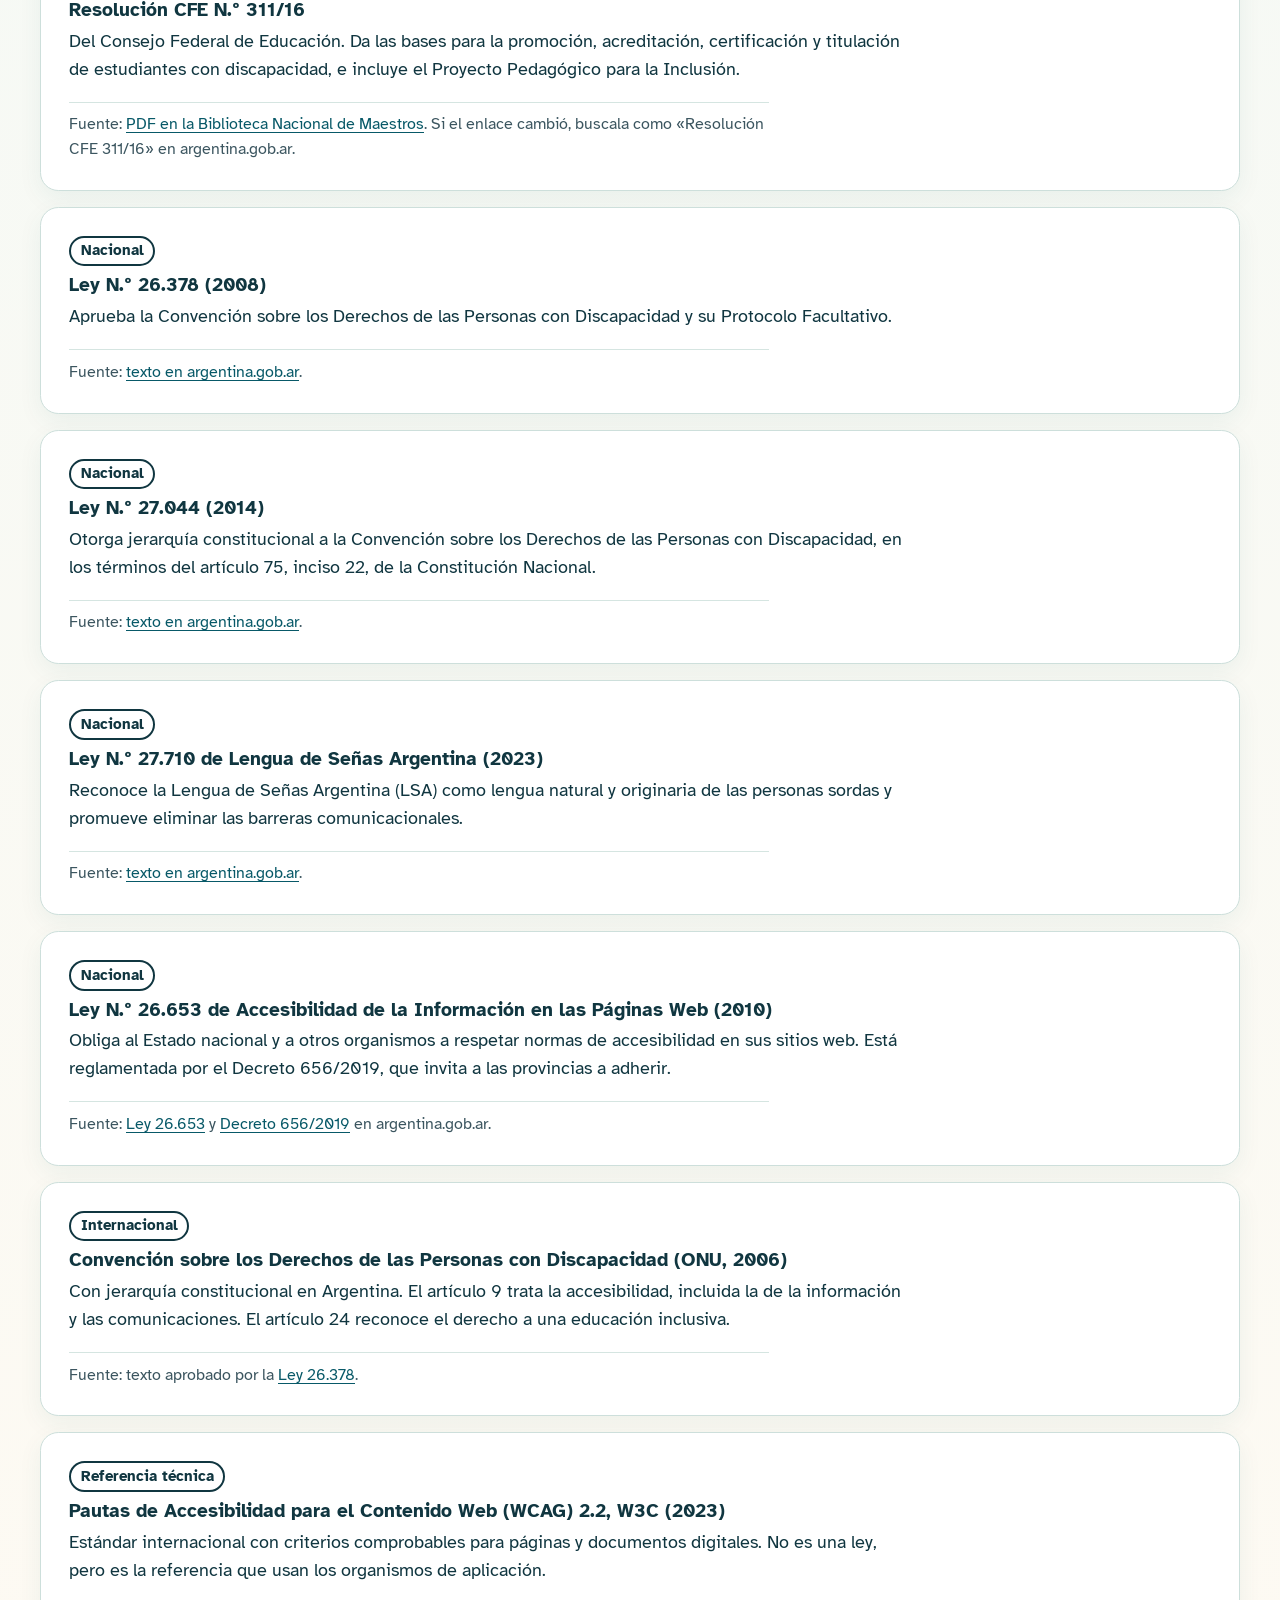
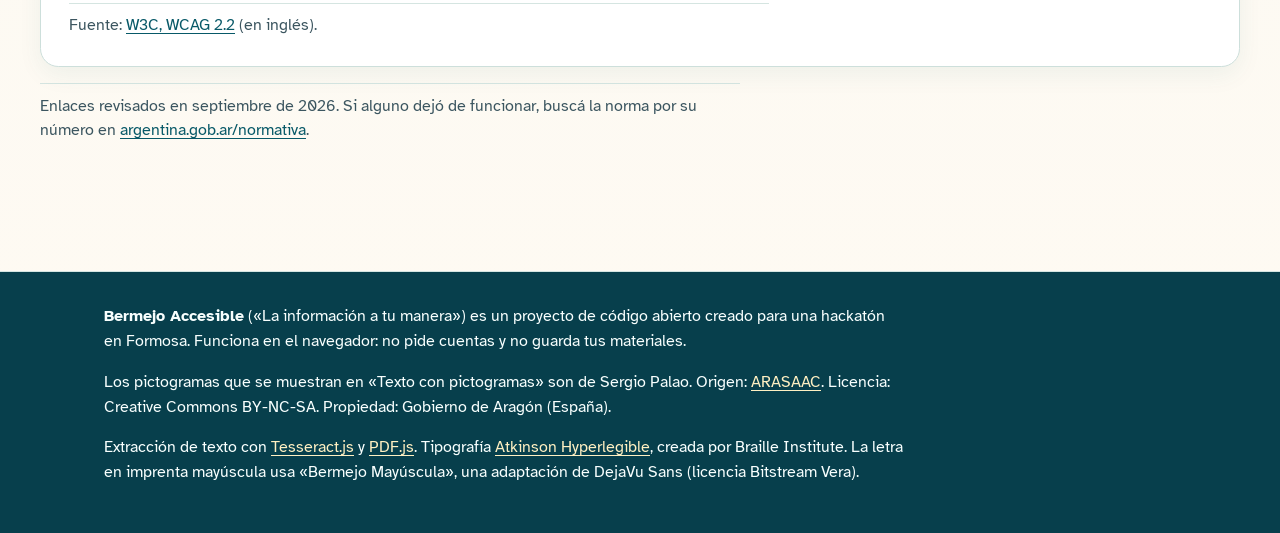
==== commit 86e98548: "Pulir estado inicial de lectura y mensajes de la portada" ====
--- a/docente.html
+++ b/docente.html
@@ -36,8 +36,8 @@
             <p class="ajustes__titulo" id="ajustes-titulo">Ajustes de lectura</p>
             <div class="ajustes__grupo" role="group" aria-labelledby="letra-etiqueta">
               <span class="ajustes__etiqueta" id="letra-etiqueta">Letra:</span>
-              <button type="button" class="boton boton--letra-mayuscula" data-letra-opcion="mayuscula" aria-pressed="true">Imprenta mayúscula</button>
-              <button type="button" class="boton boton--letra-habitual" data-letra-opcion="habitual" aria-pressed="false">Texto habitual</button>
+              <button type="button" class="boton boton--letra-mayuscula" data-letra-opcion="mayuscula" aria-pressed="false">Imprenta mayúscula</button>
+              <button type="button" class="boton boton--letra-habitual" data-letra-opcion="habitual" aria-pressed="true">Texto habitual</button>
             </div>
             <div class="ajustes__grupo" role="group" aria-labelledby="tam-etiqueta">
               <span class="ajustes__etiqueta" id="tam-etiqueta">Tamaño del texto:</span>
